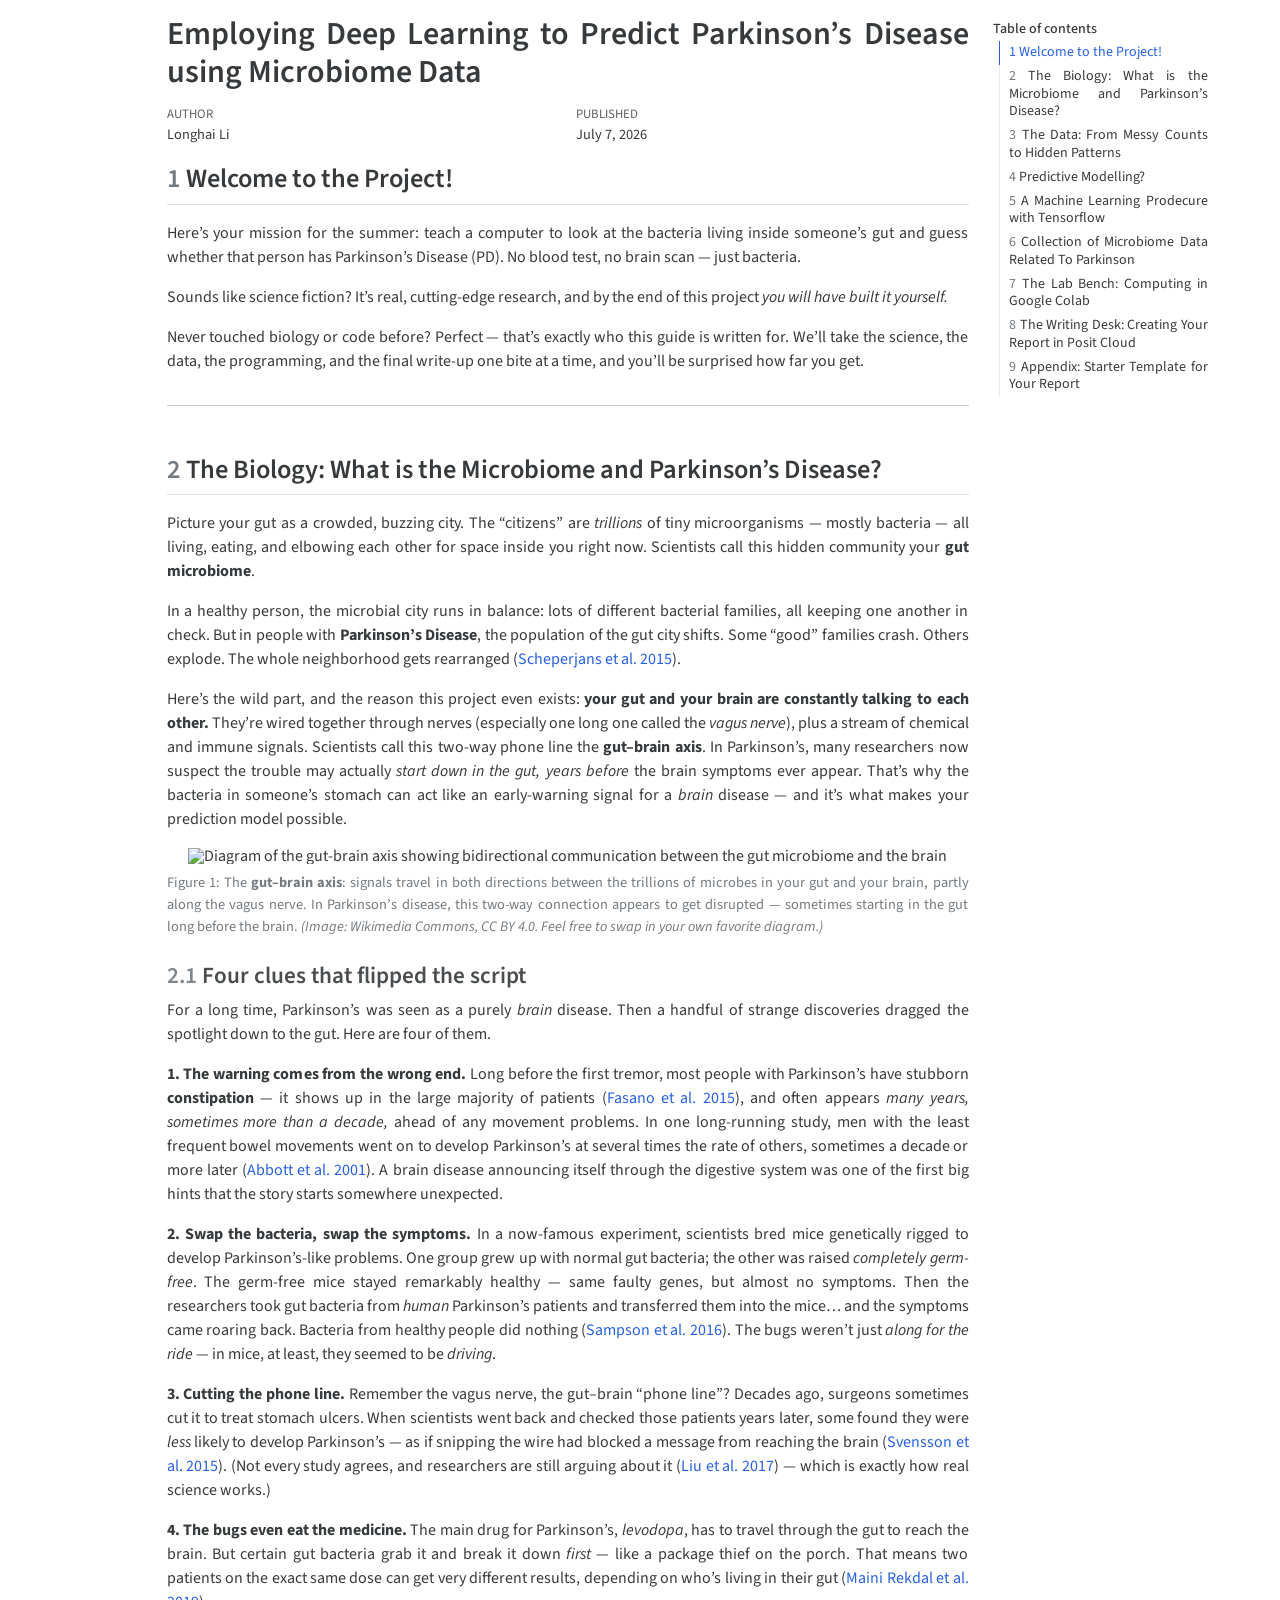
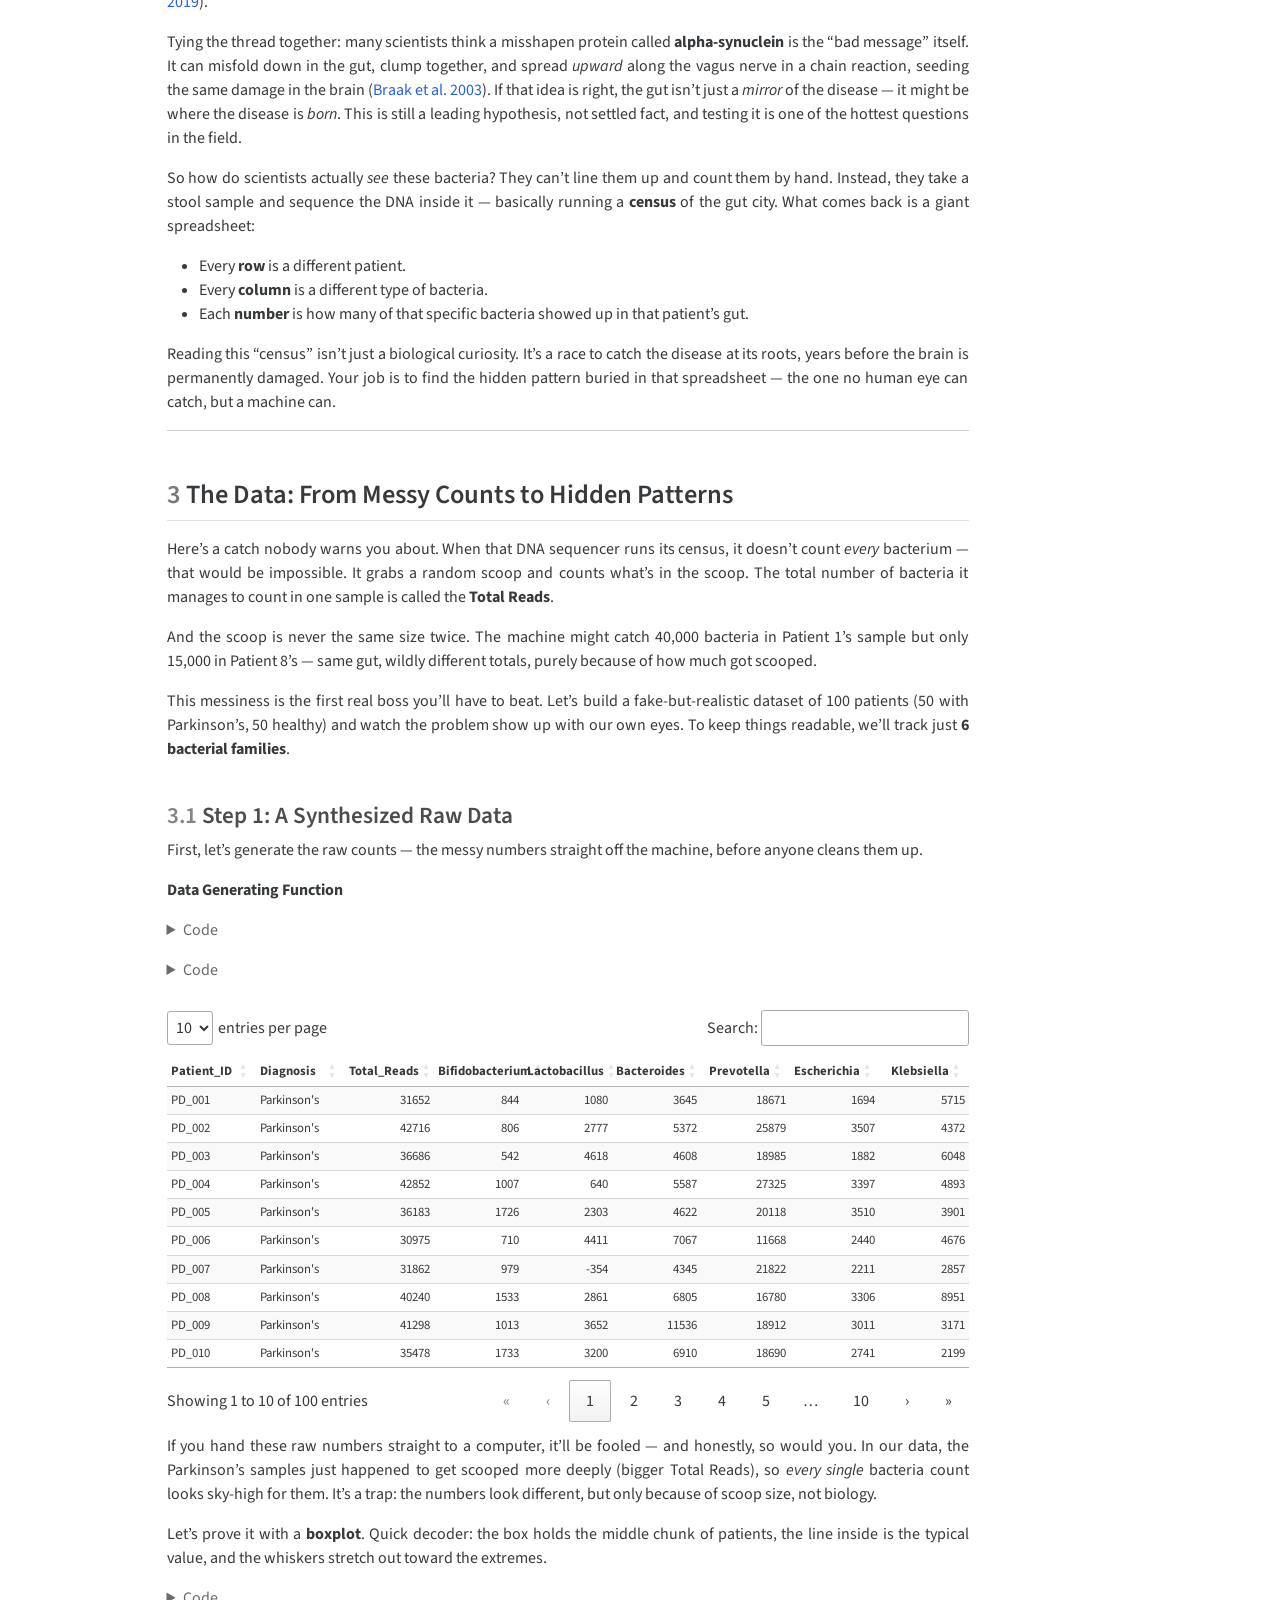
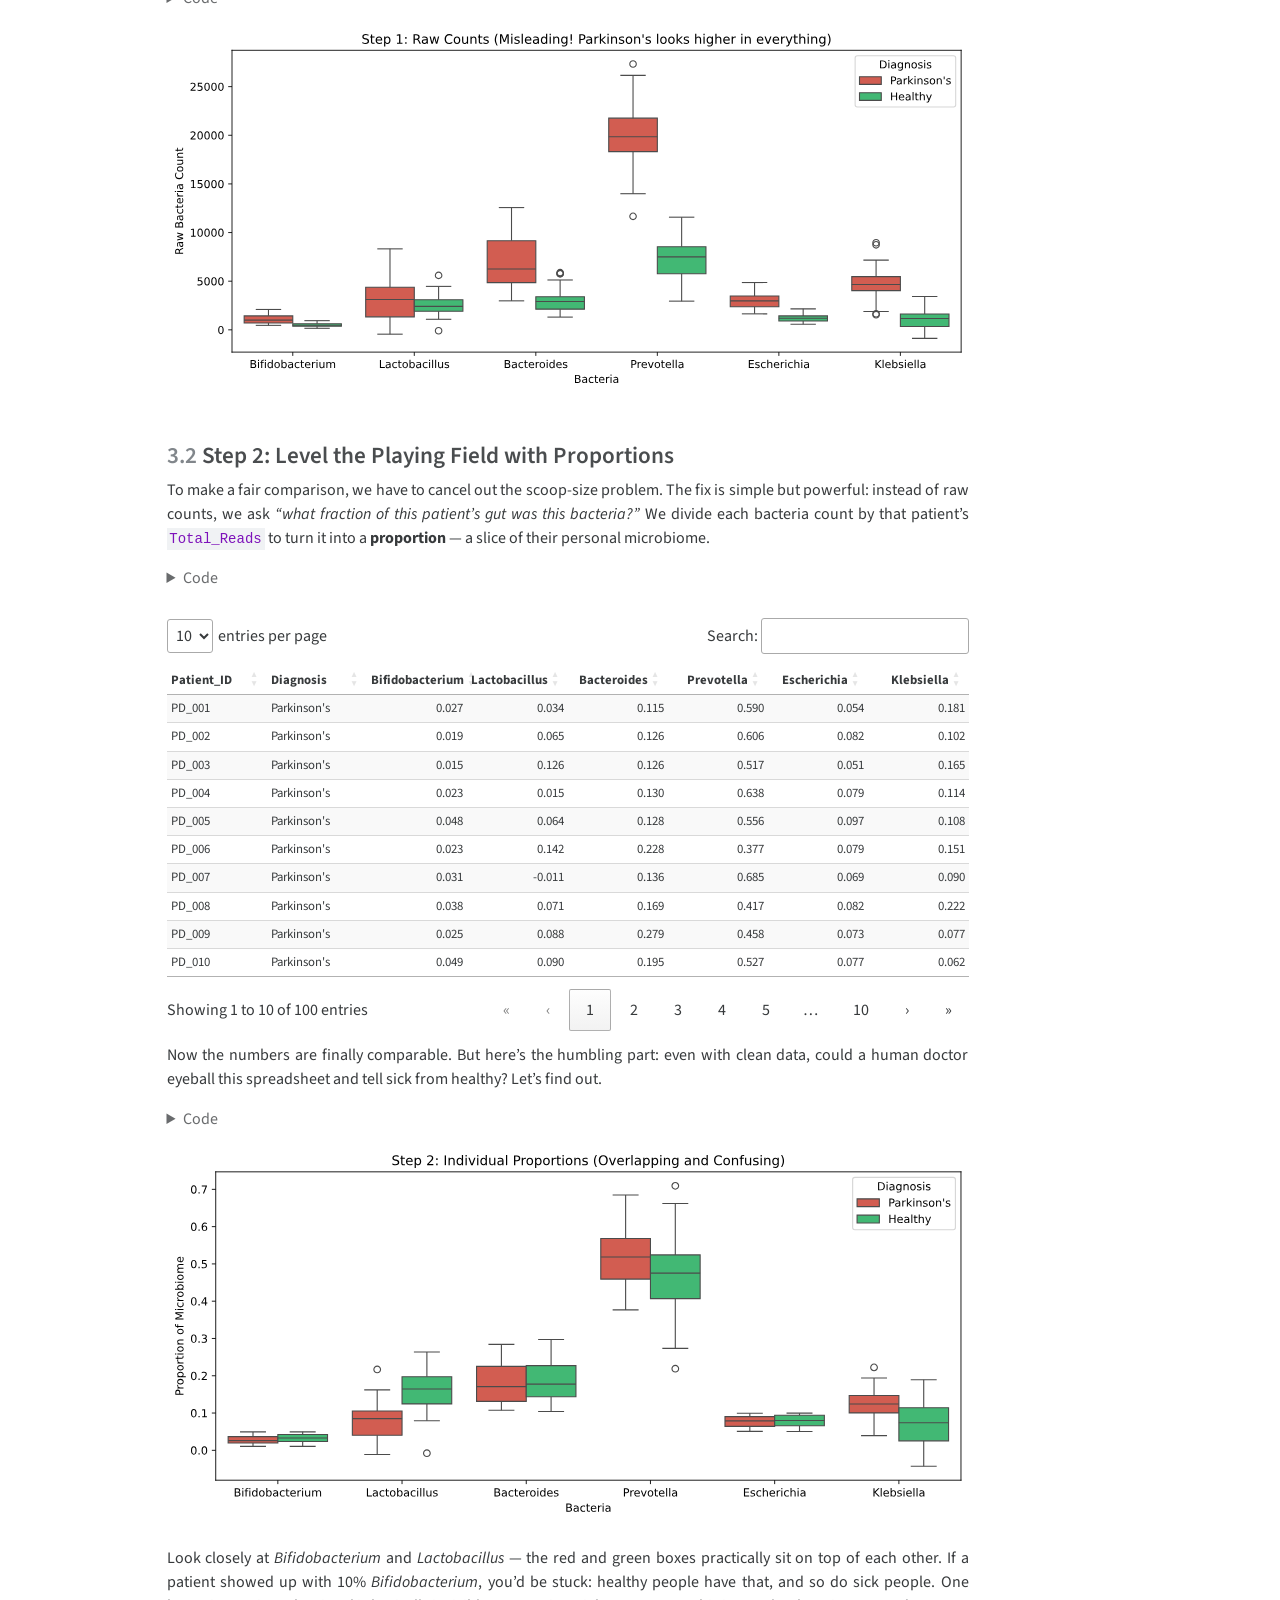
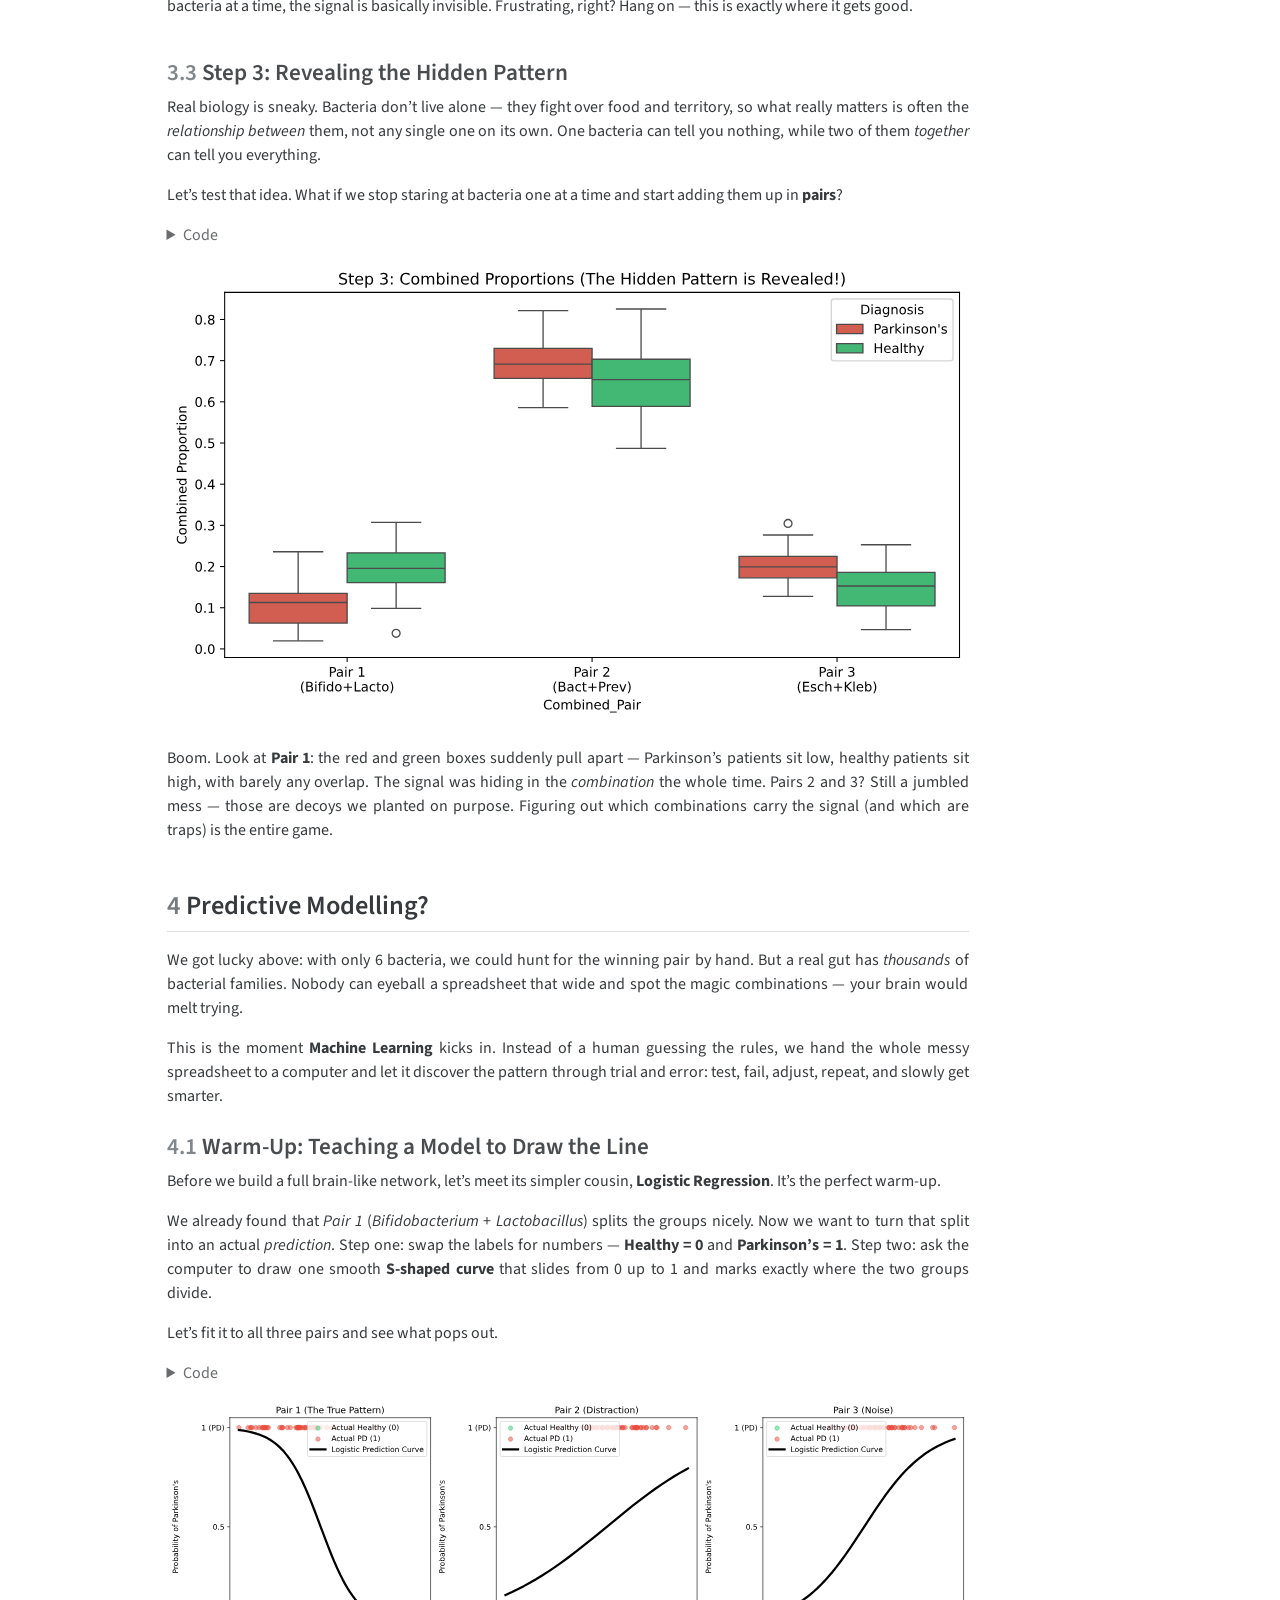
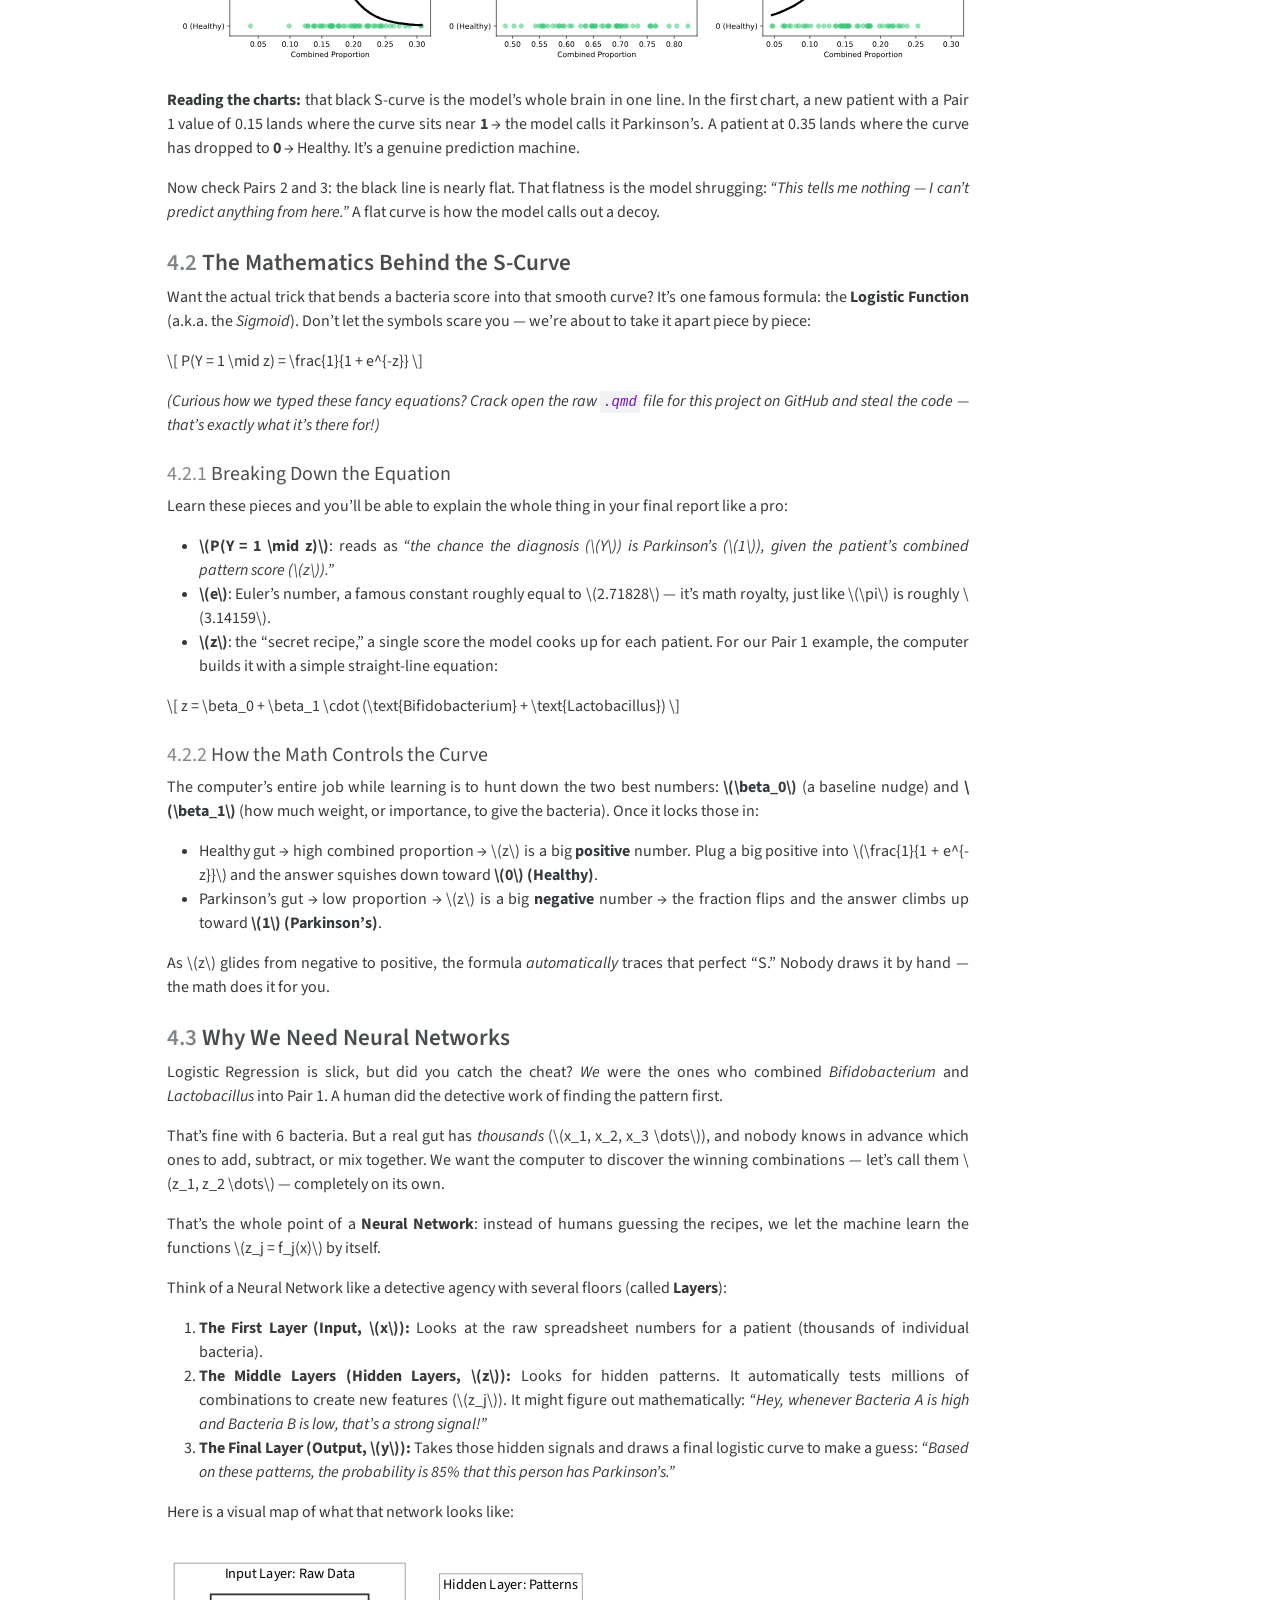
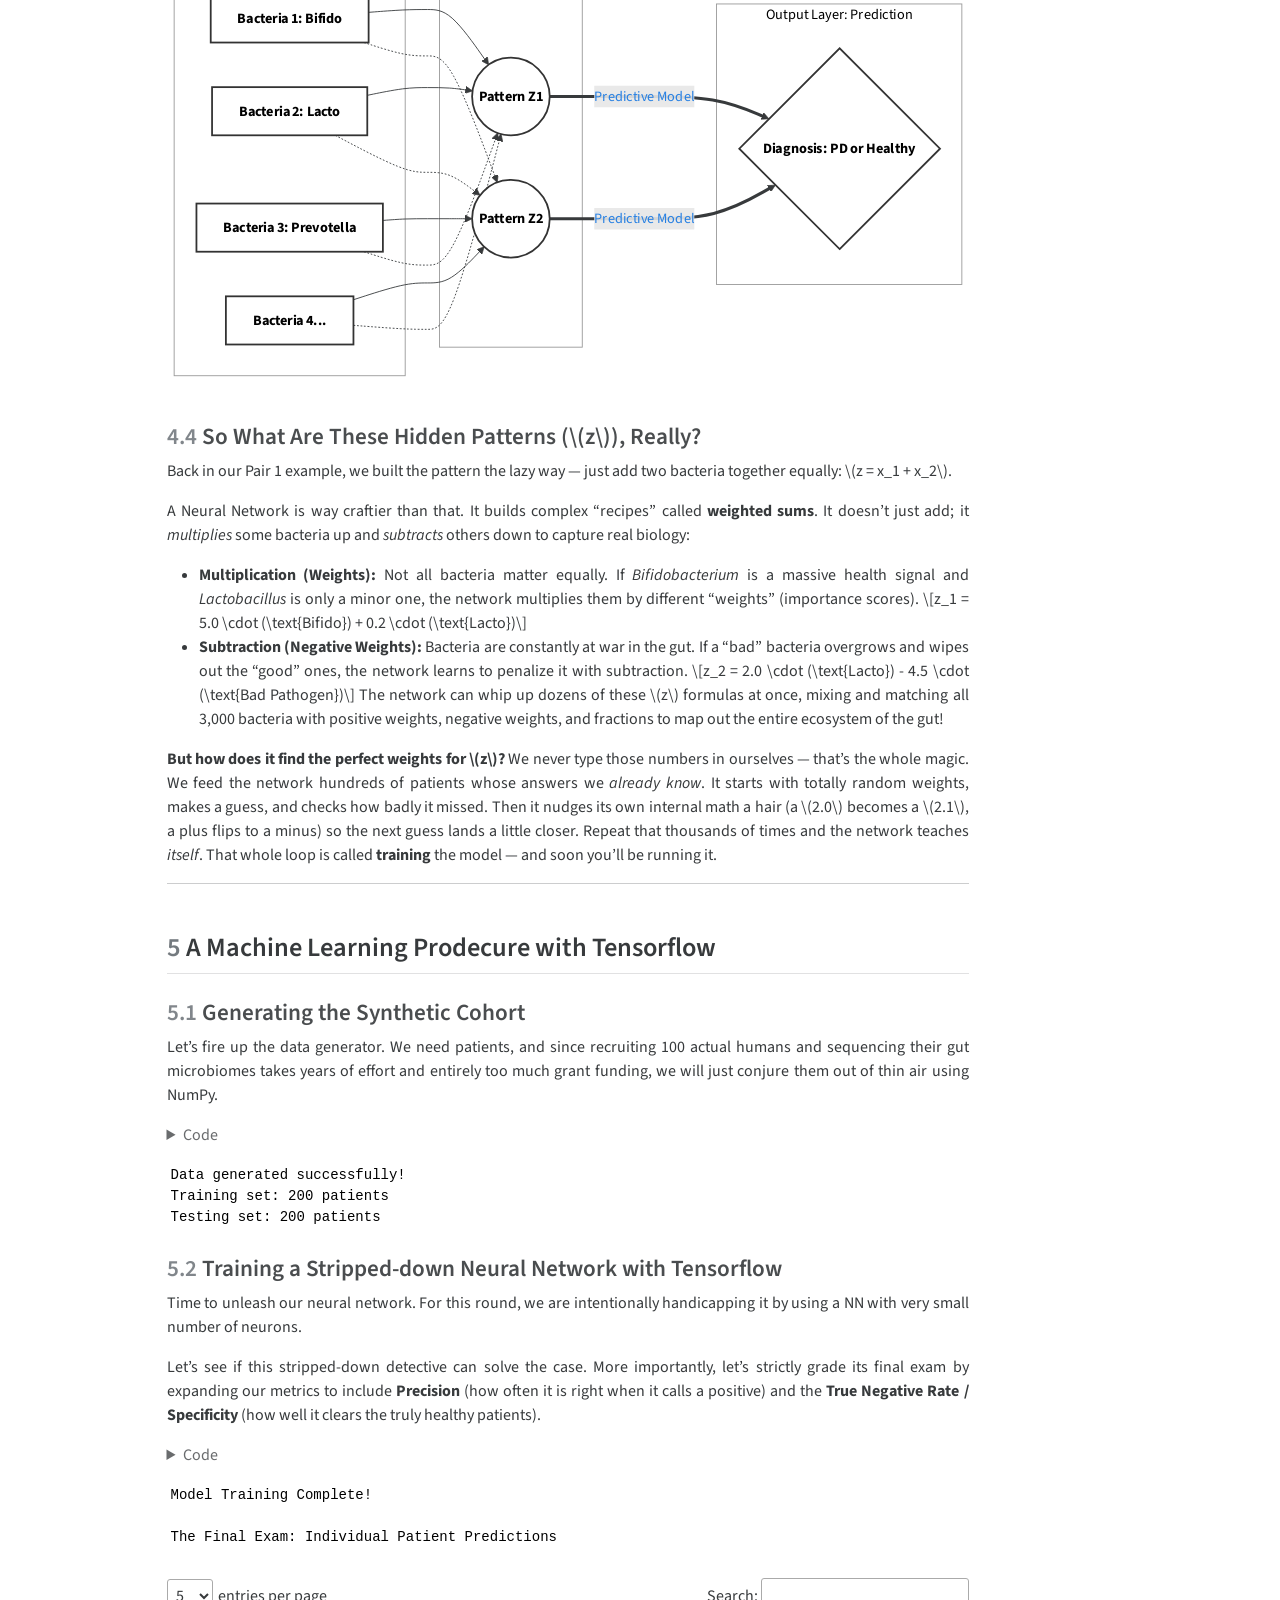
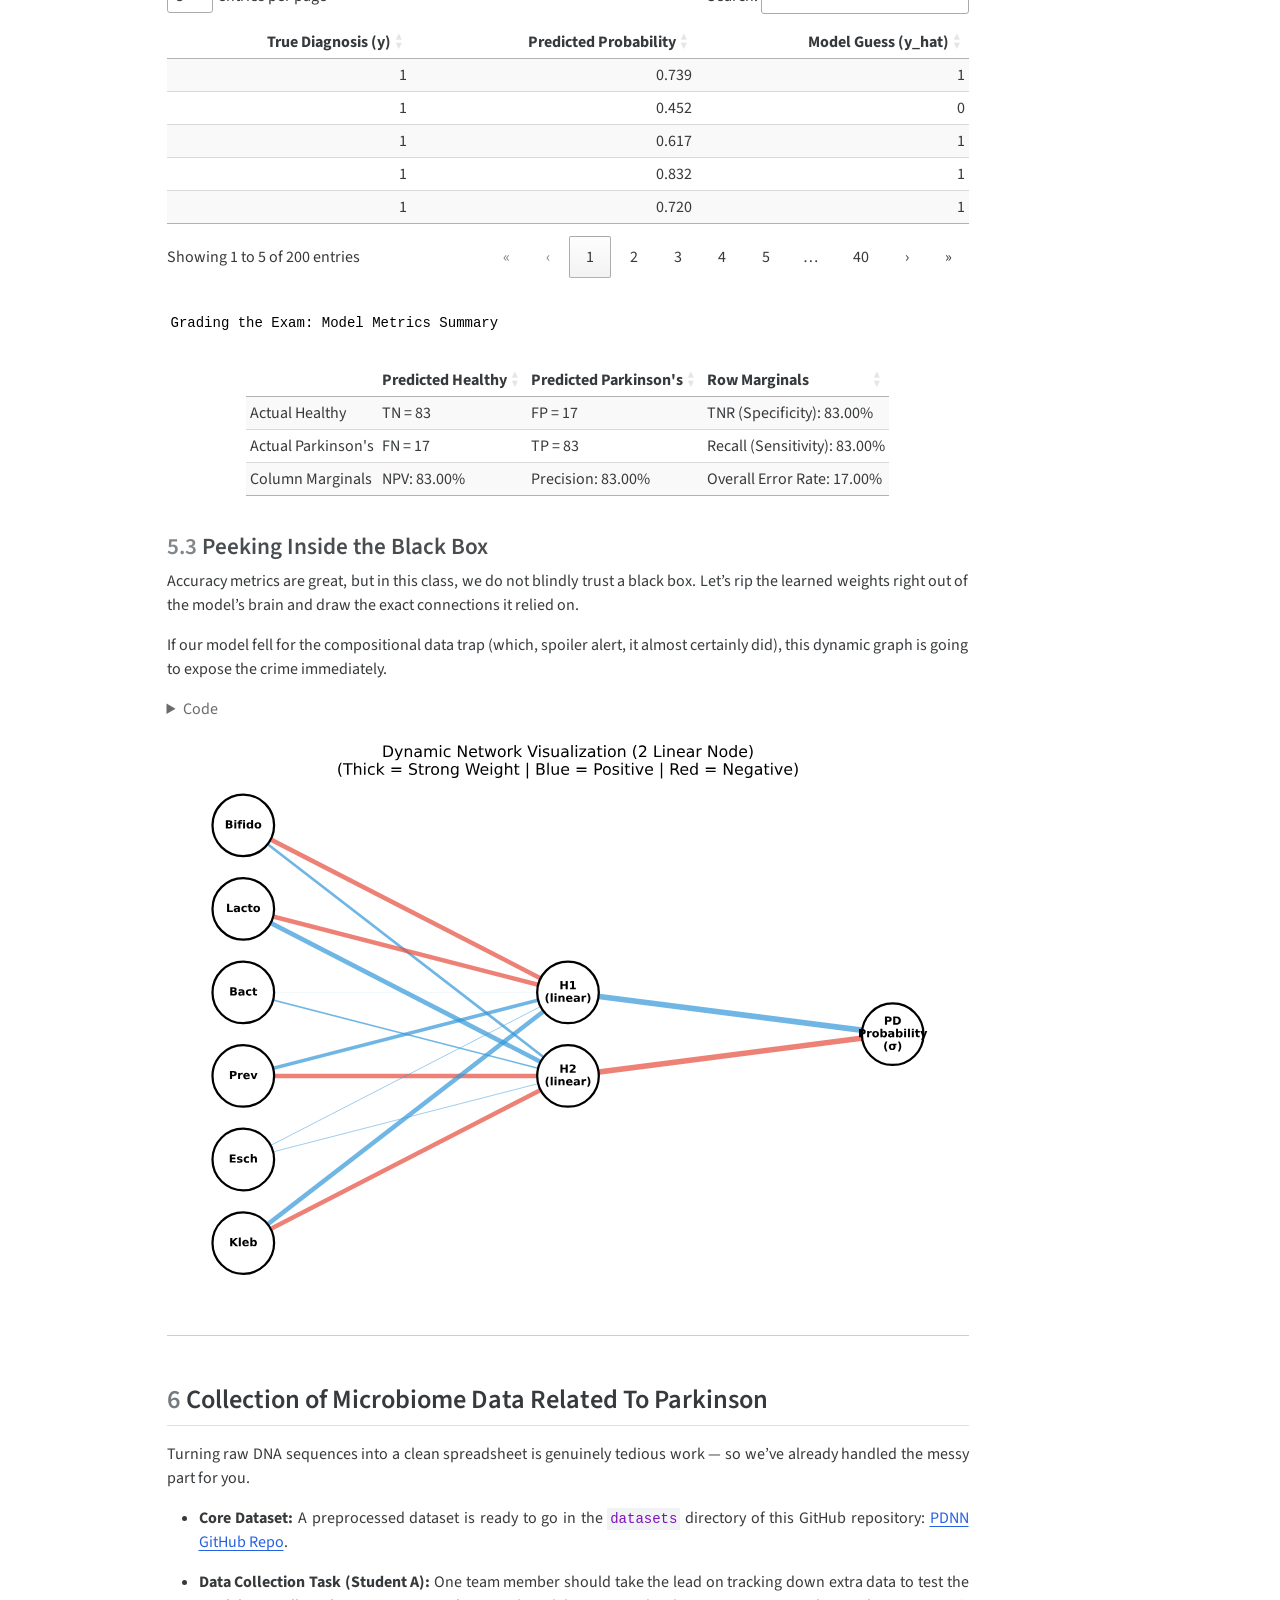
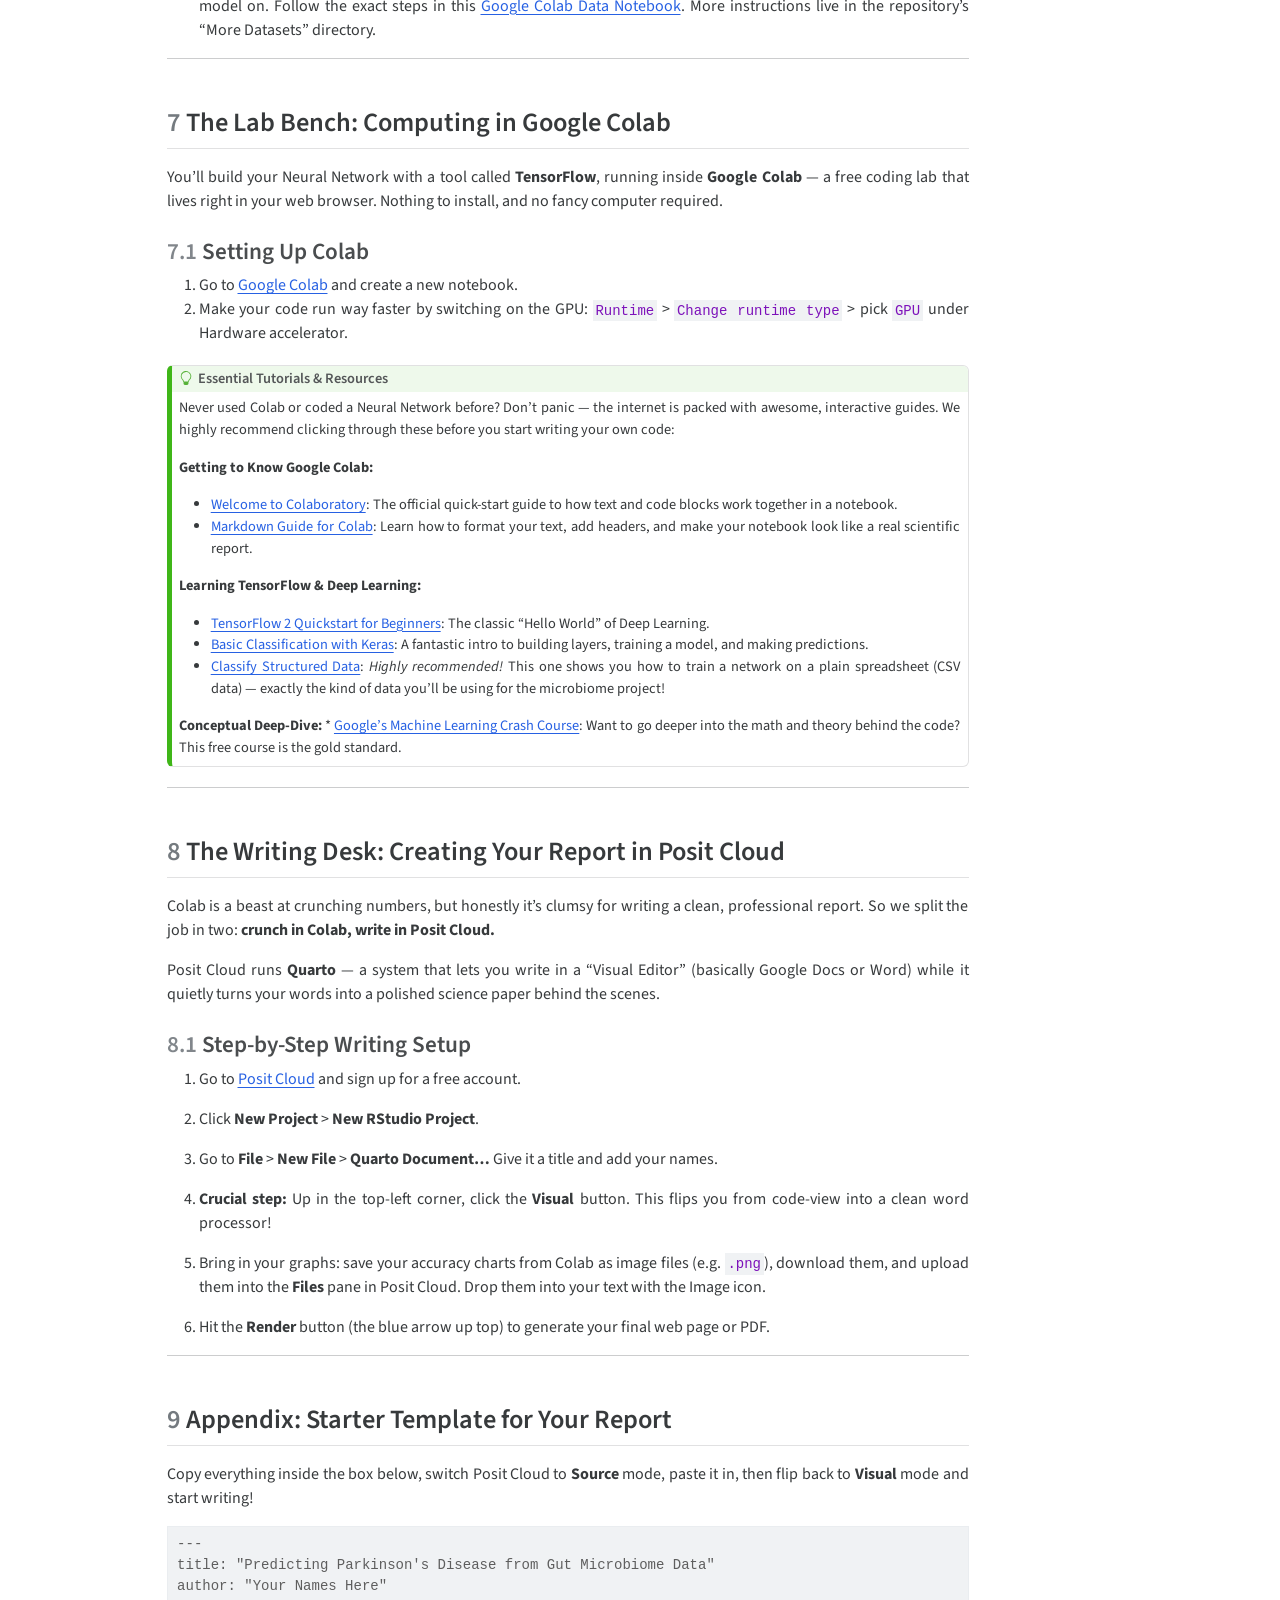
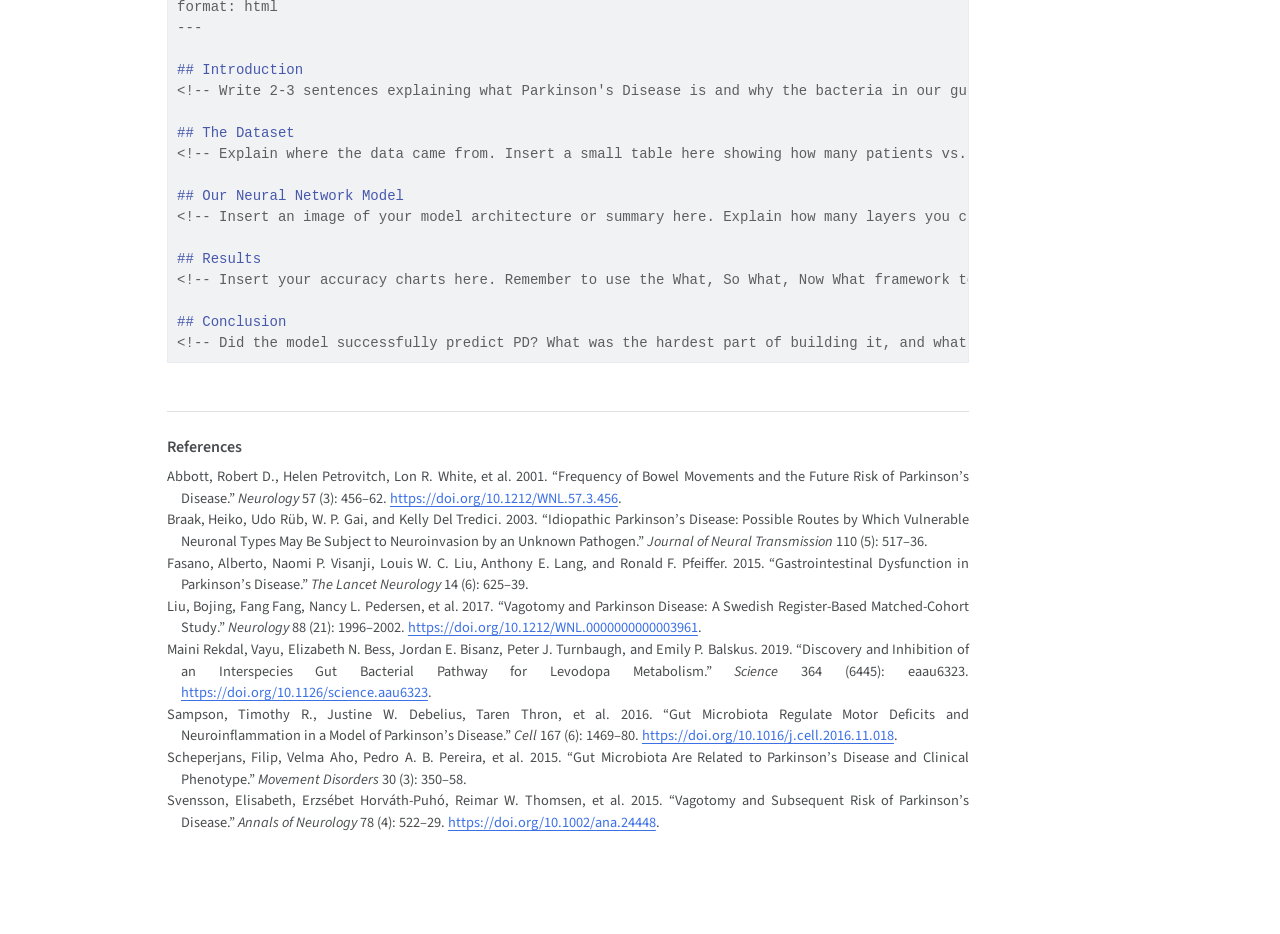
==== index.html @ 2dac4845 "git_sync from Y3J7JJ9PPF on 2026-07-07 15:08" ====
<!DOCTYPE html>
<html xmlns="http://www.w3.org/1999/xhtml" lang="en" xml:lang="en"><head>

<meta charset="utf-8">
<meta name="generator" content="quarto-1.9.37">

<meta name="viewport" content="width=device-width, initial-scale=1.0, user-scalable=yes">

<meta name="author" content="Longhai Li">
<meta name="dcterms.date" content="2026-07-07">

<title>Employing Deep Learning to Predict Parkinson’s Disease using Microbiome Data</title>
<style>
/* Default styles provided by pandoc.
** See https://pandoc.org/MANUAL.html#variables-for-html for config info.
*/
code{white-space: pre-wrap;}
span.smallcaps{font-variant: small-caps;}
div.columns{display: flex; gap: min(4vw, 1.5em);}
div.column{flex: auto; overflow-x: auto;}
div.hanging-indent{margin-left: 1.5em; text-indent: -1.5em;}
ul.task-list{list-style: none;}
ul.task-list li input[type="checkbox"] {
  width: 0.8em;
  margin: 0 0.8em 0.2em -1em; /* quarto-specific, see https://github.com/quarto-dev/quarto-cli/issues/4556 */ 
  vertical-align: middle;
}
/* CSS for syntax highlighting */
html { -webkit-text-size-adjust: 100%; }
pre > code.sourceCode { white-space: pre; position: relative; }
pre > code.sourceCode > span { display: inline-block; line-height: 1.25; }
pre > code.sourceCode > span:empty { height: 1.2em; }
.sourceCode { overflow: visible; }
code.sourceCode > span { color: inherit; text-decoration: inherit; }
div.sourceCode { margin: 1em 0; }
pre.sourceCode { margin: 0; }
@media screen {
div.sourceCode { overflow: auto; }
}
@media print {
pre > code.sourceCode { white-space: pre-wrap; }
pre > code.sourceCode > span { text-indent: -5em; padding-left: 5em; }
}
pre.numberSource code
  { counter-reset: source-line 0; }
pre.numberSource code > span
  { position: relative; left: -4em; counter-increment: source-line; }
pre.numberSource code > span > a:first-child::before
  { content: counter(source-line);
    position: relative; left: -1em; text-align: right; vertical-align: baseline;
    border: none; display: inline-block;
    -webkit-touch-callout: none; -webkit-user-select: none;
    -khtml-user-select: none; -moz-user-select: none;
    -ms-user-select: none; user-select: none;
    padding: 0 4px; width: 4em;
  }
pre.numberSource { margin-left: 3em;  padding-left: 4px; }
div.sourceCode
  {   }
@media screen {
pre > code.sourceCode > span > a:first-child::before { text-decoration: underline; }
}
/* CSS for citations */
div.csl-bib-body { }
div.csl-entry {
  clear: both;
}
.hanging-indent div.csl-entry {
  margin-left:2em;
  text-indent:-2em;
}
div.csl-left-margin {
  min-width:2em;
  float:left;
}
div.csl-right-inline {
  margin-left:2em;
  padding-left:1em;
}
div.csl-indent {
  margin-left: 2em;
}</style>


<script src="https://cdn.jsdelivr.net/npm/jquery@3.5.1/dist/jquery.min.js" integrity="sha384-ZvpUoO/+PpLXR1lu4jmpXWu80pZlYUAfxl5NsBMWOEPSjUn/6Z/hRTt8+pR6L4N2" crossorigin="anonymous"></script><script src="index_files/libs/clipboard/clipboard.min.js"></script>
<script src="index_files/libs/quarto-html/quarto.js" type="module"></script>
<script src="index_files/libs/quarto-html/tabsets/tabsets.js" type="module"></script>
<script src="index_files/libs/quarto-html/popper.min.js"></script>
<script src="index_files/libs/quarto-html/tippy.umd.min.js"></script>
<script src="index_files/libs/quarto-html/anchor.min.js"></script>
<link href="index_files/libs/quarto-html/tippy.css" rel="stylesheet">
<link href="index_files/libs/quarto-html/quarto-syntax-highlighting-7f8f88aac4f3542376d5c11b86a4c14d.css" rel="stylesheet" id="quarto-text-highlighting-styles">
<script src="index_files/libs/bootstrap/bootstrap.min.js"></script>
<link href="index_files/libs/bootstrap/bootstrap-icons.css" rel="stylesheet">
<link href="index_files/libs/bootstrap/bootstrap-f690ed9cbefaa42fdaafd0af3980d139.min.css" rel="stylesheet" append-hash="true" id="quarto-bootstrap" data-mode="light">
<script src="index_files/libs/quarto-diagram/mermaid.min.js"></script>
<script src="index_files/libs/quarto-diagram/mermaid-init.js"></script>
<link href="index_files/libs/quarto-diagram/mermaid.css" rel="stylesheet">
<script src="https://cdn.jsdelivr.net/npm/requirejs@2.3.6/require.min.js" integrity="sha384-c9c+LnTbwQ3aujuU7ULEPVvgLs+Fn6fJUvIGTsuu1ZcCf11fiEubah0ttpca4ntM sha384-6V1/AdqZRWk1KAlWbKBlGhN7VG4iE/yAZcO6NZPMF8od0vukrvr0tg4qY6NSrItx" crossorigin="anonymous"></script>

<script type="application/javascript">define('jquery', [],function() {return window.jQuery;})</script>
<style>
  body {
    font-size: 16px;
    text-align: justify;
  }
</style>

  <script src="https://cdnjs.cloudflare.com/polyfill/v3/polyfill.min.js?features=es6"></script>
  <script defer="" src="https://cdn.jsdelivr.net/npm/mathjax@3/es5/tex-chtml-full.js" type="text/javascript"></script>

<script type="text/javascript">
const typesetMath = (el) => {
  if (window.MathJax) {
    // MathJax Typeset
    window.MathJax.typeset([el]);
  } else if (window.katex) {
    // KaTeX Render
    var mathElements = el.getElementsByClassName("math");
    var macros = [];
    for (var i = 0; i < mathElements.length; i++) {
      var texText = mathElements[i].firstChild;
      if (mathElements[i].tagName == "SPAN" && texText && texText.data) {
        window.katex.render(texText.data, mathElements[i], {
          displayMode: mathElements[i].classList.contains('display'),
          throwOnError: false,
          macros: macros,
          fleqn: false
        });
      }
    }
  }
}
window.Quarto = {
  typesetMath
};
</script>

</head>

<body class="quarto-light">

<div id="quarto-content" class="page-columns page-rows-contents page-layout-article">
<div id="quarto-margin-sidebar" class="sidebar margin-sidebar">
  <nav id="TOC" role="doc-toc" class="toc-active">
    <h2 id="toc-title">Table of contents</h2>
   
  <ul class="collapse">
  <li><a href="#welcome-to-the-project" id="toc-welcome-to-the-project" class="nav-link active" data-scroll-target="#welcome-to-the-project"><span class="header-section-number">1</span> Welcome to the Project!</a></li>
  <li><a href="#the-biology-what-is-the-microbiome-and-parkinsons-disease" id="toc-the-biology-what-is-the-microbiome-and-parkinsons-disease" class="nav-link" data-scroll-target="#the-biology-what-is-the-microbiome-and-parkinsons-disease"><span class="header-section-number">2</span> The Biology: What is the Microbiome and Parkinson’s Disease?</a></li>
  <li><a href="#the-data-from-messy-counts-to-hidden-patterns" id="toc-the-data-from-messy-counts-to-hidden-patterns" class="nav-link" data-scroll-target="#the-data-from-messy-counts-to-hidden-patterns"><span class="header-section-number">3</span> The Data: From Messy Counts to Hidden Patterns</a></li>
  <li><a href="#predictive-modelling" id="toc-predictive-modelling" class="nav-link" data-scroll-target="#predictive-modelling"><span class="header-section-number">4</span> Predictive Modelling?</a></li>
  <li><a href="#a-machine-learning-prodecure-with-tensorflow" id="toc-a-machine-learning-prodecure-with-tensorflow" class="nav-link" data-scroll-target="#a-machine-learning-prodecure-with-tensorflow"><span class="header-section-number">5</span> A Machine Learning Prodecure with Tensorflow</a></li>
  <li><a href="#collection-of-microbiome-data-related-to-parkinson" id="toc-collection-of-microbiome-data-related-to-parkinson" class="nav-link" data-scroll-target="#collection-of-microbiome-data-related-to-parkinson"><span class="header-section-number">6</span> Collection of Microbiome Data Related To Parkinson</a></li>
  <li><a href="#the-lab-bench-computing-in-google-colab" id="toc-the-lab-bench-computing-in-google-colab" class="nav-link" data-scroll-target="#the-lab-bench-computing-in-google-colab"><span class="header-section-number">7</span> The Lab Bench: Computing in Google Colab</a></li>
  <li><a href="#the-writing-desk-creating-your-report-in-posit-cloud" id="toc-the-writing-desk-creating-your-report-in-posit-cloud" class="nav-link" data-scroll-target="#the-writing-desk-creating-your-report-in-posit-cloud"><span class="header-section-number">8</span> The Writing Desk: Creating Your Report in Posit Cloud</a></li>
  <li><a href="#appendix-starter-template-for-your-report" id="toc-appendix-starter-template-for-your-report" class="nav-link" data-scroll-target="#appendix-starter-template-for-your-report"><span class="header-section-number">9</span> Appendix: Starter Template for Your Report</a></li>
  </ul>
</nav>
</div>
<main class="content page-columns page-full" id="quarto-document-content">

<header id="title-block-header" class="quarto-title-block default">
<div class="quarto-title">
<h1 class="title">Employing Deep Learning to Predict Parkinson’s Disease using Microbiome Data</h1>
</div>



<div class="quarto-title-meta">

    <div>
    <div class="quarto-title-meta-heading">Author</div>
    <div class="quarto-title-meta-contents">
             <p>Longhai Li </p>
          </div>
  </div>
    
    <div>
    <div class="quarto-title-meta-heading">Published</div>
    <div class="quarto-title-meta-contents">
      <p class="date">July 7, 2026</p>
    </div>
  </div>
  
    
  </div>
  


</header>


<section id="welcome-to-the-project" class="level2" data-number="1">
<h2 data-number="1" class="anchored" data-anchor-id="welcome-to-the-project"><span class="header-section-number">1</span> Welcome to the Project!</h2>
<p>Here’s your mission for the summer: teach a computer to look at the bacteria living inside someone’s gut and guess whether that person has Parkinson’s Disease (PD). No blood test, no brain scan — just bacteria.</p>
<p>Sounds like science fiction? It’s real, cutting-edge research, and by the end of this project <em>you will have built it yourself.</em></p>
<p>Never touched biology or code before? Perfect — that’s exactly who this guide is written for. We’ll take the science, the data, the programming, and the final write-up one bite at a time, and you’ll be surprised how far you get.</p>
<div id="setup-packages" class="cell" data-message="false" data-execution_count="1">
<div id="setup-packages-1" class="cell-output cell-output-display">
<script type="module">
    const { set_or_remove_dark_class } = await import(window._itables_2_8_1);
    set_or_remove_dark_class();
</script>
</div>
<div id="setup-packages-2" class="cell-output cell-output-display">
<script>
function injectCSS(base64CSS) {
    const cssText = atob(base64CSS);
    const style = document.createElement('style');
    style.textContent = cssText;
    document.head.appendChild(style);
}

async function injectModule(base64JS) {
    const jsText = atob(base64JS);
    const blob = new Blob([jsText], { type: 'application/javascript' });
    const url = URL.createObjectURL(blob);
    const module = await import(url);
    URL.revokeObjectURL(url);
    return module;
}

if (!window._itables_2_8_1) {
    injectCSS("[base64]");
    window._itables_2_8_1 = injectModule("[base64]/[base64]/ZGVmaW5lKFtdLHQpOih0eXBlb2Ygd2luZG93PCJ1Ij93aW5kb3c6dHlwZW9mIGdsb2JhbDwidSI/[base64]/[base64]/[base64]/[base64]/[base64]/[base64]/[base64]/[base64]/[base64]/[base64]/[base64]/MTprPDIwNDg/MjprPDY1NTM2PzM6NDtmb3Iodz1pLnVpbnQ4YXJyYXk/[base64]/[base64]/MzE6dj09PTM/[base64]/[base64]/[base64]/[base64]/[base64]/[base64]/[base64]/[base64]/[base64]/[base64]/[base64]/[base64]/[base64]/cy5zdHJpbmcyYnVmKE0pOm0uY2FsbChNKT09PSJbb2JqZWN0IEFycmF5QnVmZmVyXSI/[base64]/[base64]/[base64]/[base64]/[base64]/NjoyNDg8PXU/NToyNDA8PXU/NDoyMjQ8PXU/MzoxOTI8PXU/[base64]/[base64]/dltiKytdPTY1NTMzOnc8NjU1MzY/[base64]/[base64]/[base64]/KHEoRiwhMCksRi5zdHJtLmF2YWlsX291dD09PTA/STpQKTpGLmxhc3RfbGl0JiYocShGLCExKSxGLnN0cm0uYXZhaWxfb3V0PT09MCk/[base64]/[base64]/[base64]/[base64]/MDp6LmxldmVsPDY/[base64]/[base64]/[base64]/[base64]/[base64]/eTp6LndyYXA8PTA/[base64]/[base64]/dS1vKzU6NS0oby11KSxyLmF2YWlsX291dD1jPG0/[base64]/[base64]/[base64]/[base64]/[base64]/MTI4OjApKyh4Lm1vZGU9PT0yMHx8eC5tb2RlPT09MTU/[base64]/KDImKHg9TC5zdGF0ZSkud3JhcCk9PTA/[base64]/KHE9dnQ9aywxOSk6Yz09PTE/[base64]/[base64]/[base64]/[base64]/[base64]/[base64]/KF90PTYsMyk6KF90PTcsNCl9fW8oQik7dmFyIGF0PSExO2Z1bmN0aW9uIHooaixKLGN0LGh0KXtudChqLCh1PDwxKSsoaHQ/[base64]/[base64]/[base64]/[base64]/[base64]/cj09PXZvaWQgMD90aGlzOnI6c2VsZil9KS5jYWxsKHRoaXMsdHlwZW9mIGdsb2JhbDwidSI/[base64]/[base64]/[base64]/[base64]/YS50ZXh0Q29udGVudDpEPT09OT9hLmRvY3VtZW50RWxlbWVudC50ZXh0Q29udGVudDpEPT09M3x8RD09PTQ/YS5ub2RlVmFsdWU6Z30sbWFrZUFycmF5OmZ1bmN0aW9uKGEsZCl7dmFyIGc9ZHx8W107cmV0dXJuIGEhPW51bGwmJih2KE9iamVjdChhKSk/[base64]/[base64]/OicnfCIiKWApLHg9bmV3IFJlZ0V4cCgiXiIrWCsiK3woKD86XnxbXlxcXFxdKSg/[base64]/PSkiK1grYCooPzonKCg/OlxcXFwufFteXFxcXCddKSopJ3wiKCg/[base64]/OlxcKCIrWCsiKihldmVufG9kZHwoKFsrLV18KShcXGQqKW58KSIrWCsiKig/[base64]/[base64]/[base64]/ZC5jYWxsKGEpOlc/[base64]/[base64]/[base64]/[base64]/Oi1cXGQpP1xcZCopIitYKyIqXFwpfCkoPz1bXi1dfCQpIiwiaSIpfSxldCksb3I9L14oPzppbnB1dHxzZWxlY3R8dGV4dGFyZWF8YnV0dG9uKSQvaSxLcj0vXmhcZCQvaSxRcj0vXig/[base64]/[base64]/[base64]/[base64]/ZyYmRC5pbmRleE9mKGcpPi0xOmQ9PT0iJD0iP2cmJkQuc2xpY2UoLWcubGVuZ3RoKT09PWc6ZD09PSJ+PSI/KCIgIitELnJlcGxhY2UoY24sIiAiKSsiICIpLmluZGV4T2YoZyk+LTE6ZD09PSJ8PSI/[base64]/Im5leHRTaWJsaW5nIjoicHJldmlvdXNTaWJsaW5nIixadD1XLnBhcmVudE5vZGUsWXQ9VSYmVy5ub2RlTmFtZS50b0xvd2VyQ2FzZSgpLG1lPSFpdCYmIVUsYWU9ITE7aWYoWnQpe2lmKEEpe2Zvcig7QXQ7KXtmb3Iob3Q9VztvdD1vdFtBdF07KWlmKFU/[base64]/[base64]/[base64]/W1ddOlcsW10pLFl0PWEmJihFfHwhZCk/ZHIoWnQsd3QsYSxXLFEpOlp0O2lmKGc/[base64]/b3Quc3BsaWNlKEF0LG90Lmxlbmd0aCk6b3QpLEQ/[base64]/[base64]/[base64]/[base64]/[base64]/aC51bmlxdWVTb3J0KEEpOkEpfSxpbmRleDpmdW5jdGlvbihhKXtyZXR1cm4gYT90eXBlb2YgYT09InN0cmluZyI/dS5jYWxsKGgoYSksdGhpc1swXSk6dS5jYWxsKHRoaXMsYS5qcXVlcnk/YVswXTphKTp0aGlzWzBdJiZ0aGlzWzBdLnBhcmVudE5vZGU/[base64]/[base64]/QT1bXTpBPSIiKX0sUT17YWRkOmZ1bmN0aW9uKCl7cmV0dXJuIEEmJihnJiYhZCYmKFU9QS5sZW5ndGgtMSxFLnB1c2goZykpLChmdW5jdGlvbiBpdChsdCl7aC5lYWNoKGx0LGZ1bmN0aW9uKHR0LG90KXt0eXBlb2Ygb3Q9PSJmdW5jdGlvbiI/[base64]/[base64]/[base64]/[base64]/[base64]/[base64]/QTpwbikpLGRbMl1bM10uYWRkKFEoMCxpdCx0eXBlb2YgRT09ImZ1bmN0aW9uIj9FOmZyKSl9KS5wcm9taXNlKCl9LHByb21pc2U6ZnVuY3Rpb24oQSl7cmV0dXJuIEEhPW51bGw/[base64]/[base64]/[base64]/ZD1kLm1hcChRZSk6KGQ9UWUoZCksZD1kIGluIF8/[base64]/ITA6YT09PSJmYWxzZSI/[base64]/[base64]/[base64]/OkJvcmRlcig/OlRvcHxSaWdodHxCb3R0b218TGVmdCk/KD86V2lkdGh8KXwoPzpNYXJnaW58UGFkZGluZyk/KD86VG9wfFJpZ2h0fEJvdHRvbXxMZWZ0KT98KD86TWlufE1heCk/[base64]/[base64]/[base64]/[base64]/[base64]/[base64]/[base64]/[base64]/[base64]/[base64]/[base64]/[base64]/[base64]/[base64]/[base64]/[base64]/[base64]/YS5lbGVtW2EucHJvcF06KGQ9aC5jc3MoYS5lbGVtLGEucHJvcCwiIiksIWR8fGQ9PT0iYXV0byI/MDpkKX0sc2V0OmZ1bmN0aW9uKGEpe2guZnguc3RlcFthLnByb3BdP2guZnguc3RlcFthLnByb3BdKGEpOmEuZWxlbS5ub2RlVHlwZT09PTEmJihoLmNzc0hvb2tzW2EucHJvcF18fGEuZWxlbS5zdHlsZVtkaShhLnByb3ApXSE9bnVsbCk/[base64]/[base64]/[base64]/[base64]/[base64]/[base64]/[base64]/[base64]/dGhpcy5lYWNoKGZ1bmN0aW9uKEUpe2godGhpcykudG9nZ2xlQ2xhc3MoYS5jYWxsKHRoaXMsRSxfbih0aGlzKSxkKSxkKX0pOnR5cGVvZiBkPT0iYm9vbGVhbiI/ZD90aGlzLmFkZENsYXNzKGEpOnRoaXMucmVtb3ZlQ2xhc3MoYSk6KGc9ZmkoYSksZy5sZW5ndGg/dGhpcy5lYWNoKGZ1bmN0aW9uKCl7Zm9yKEE9aCh0aGlzKSxEPTA7RDxnLmxlbmd0aDtEKyspXz1nW0RdLEEuaGFzQ2xhc3MoXyk/[base64]/KF89dHlwZW9mIGE9PSJmdW5jdGlvbiIsdGhpcy5lYWNoKGZ1bmN0aW9uKEEpe3ZhciBFO3RoaXMubm9kZVR5cGU9PT0xJiYoXz9FPWEuY2FsbCh0aGlzLEEsaCh0aGlzKS52YWwoKSk6RT1hLEU9PW51bGw/RT0iIjp0eXBlb2YgRT09Im51bWJlciI/[base64]/ZzooZz1ELnZhbHVlLGc/[base64]/[base64]/[base64]/aC5tYXAoZy5jaGlsZE5vZGVzLGZ1bmN0aW9uKF8pe3JldHVybiBfLnRleHRDb250ZW50fSkuam9pbihgCmApOmEpKSxkfTt2YXIgSWw9L1xbXF0kLyx0YT0vXHI/XG4vZyxGbD0vXig/[base64]/[base64]/[base64]/[base64]/[base64]/[base64]/[base64]/[base64]/dGhpcy5lYWNoKGZ1bmN0aW9uKGQpe2godGhpcykud3JhcElubmVyKGEuY2FsbCh0aGlzLGQpKX0pOnRoaXMuZWFjaChmdW5jdGlvbigpe3ZhciBkPWgodGhpcyksZz1kLmNvbnRlbnRzKCk7Zy5sZW5ndGg/[base64]/[base64]/[base64]/IiYiOiI/[base64]/[base64]/VS5wYWdlWE9mZnNldDpFLGc/[base64]/[base64]/[base64]/by5hTGVuZ3RoTWVudVswXVswXTpWLmlzUGxhaW5PYmplY3Qoby5hTGVuZ3RoTWVudVswXSk/[base64]/UCsiLkBkYXRhLSIrRzp2b2lkIDAsdHlwZTpHIT09bnVsbD9QKyIuQGRhdGEtIitHOnZvaWQgMCxmaWx0ZXI6SCE9PW51bGw/[base64]/[base64]/[base64]/[base64]/[base64]/[base64]/IjEwMCUiOiIiKSx0eXBlb2YgdC5zY3JvbGxYPT0iYm9vbGVhbiImJih0LnNjcm9sbFg9dC5zY3JvbGxYPyIxMDAlIjoiIiksdHlwZW9mIHQuYlNvcnQ9PSJvYmplY3QiPyh0Lm9yZGVySW5kaWNhdG9ycz10LmJTb3J0LmluZGljYXRvcnMhPT12b2lkIDA/[base64]/ZS5hRGF0YVNvcnQ6W25dLG1EYXRhOmUubURhdGE/[base64]/[base64]/[base64]/[base64]/[base64]/[base64]/[base64]/[base64]/[base64]/[base64]/[base64]/dC5uVEhlYWQ6dC5uVEZvb3QsYz1lPT09ImhlYWRlciI/[base64]/[base64]/[base64]/[base64]/[base64]/[base64]/[base64]/[base64]/[base64]/[base64]/[base64]/[base64]/[base64]/[base64]/[base64]/aT0ic0VjaG8iOmU9PT0icmVjb3Jkc1RvdGFsIj9pPSJpVG90YWxSZWNvcmRzIjplPT09InJlY29yZHNGaWx0ZXJlZCImJihpPSJpVG90YWxEaXNwbGF5UmVjb3JkcyIpLG5baV0hPT12b2lkIDA/[base64]/bjpudWxsLGM9biBpbnN0YW5jZW9mIFJlZ0V4cD9uOnU/[base64]/ISIrYysiKSIpLGM9IiIpLGMucmVwbGFjZSgvIi9nLCIiKX0pLG89bi5sZW5ndGg/bi5qb2luKCIiKToiIix1PXIuYm91bmRhcnk/IlxcYiI6IiI7dD0iXig/[base64]/[base64]/[base64]/[base64]/[base64]/[base64]/[base64]/Ii9nLCIiKS5yZXBsYWNlKC9uYW1lPSIuKj8iL2csIiIpLGY9Zi5yZXBsYWNlKC88c2NyaXB0W1xzXFNdKj88XC9zY3JpcHQ+L2dpLCIgIikucmVwbGFjZSgvPGRpYWxvZ1tcc1xTXSo/PFwvZGlhbG9nPi9naSwiICIpLnJlcGxhY2UoLzx0ZW1wbGF0ZVtcc1xTXSo/[base64]/[base64]/[base64]/[base64]/bDotbDtyZXR1cm4gaz1zW2JdLFM9c1t3XSxrPFM/[base64]/[base64]/[base64]/[base64]/[base64]/[base64]/[base64]/[base64]/b1tpXS5yZXBsYWNlKCIoKSIsIiIpOm9baV07dmFyIG09UHUodSxjKTttfHwobT17bmFtZTpjLHZhbDp7fSxtZXRob2RFeHQ6W10scHJvcEV4dDpbXSx0eXBlOiJvYmplY3QifSx1LnB1c2gobSkpLGk9PT1zLTE/[base64]/[base64]/bmV3IEJ0KFhhKHQsdGhpcy5jb250ZXh0KSk6dGhpc30pO0N0KCJ0YWJsZSgpIixmdW5jdGlvbih0KXt2YXIgZT10aGlzLnRhYmxlcyh0KSxuPWUuY29udGV4dDtyZXR1cm4gbi5sZW5ndGg/[base64]/[base64]/[base64]/[base64]/[base64]/ZS5sZW5ndGg9PT0wP3ZvaWQgMDooZT1lWzBdLFYuaXNQbGFpbk9iamVjdChlLmFqYXgpP2UuYWpheC51cmw6ZS5hamF4KTp0aGlzLml0ZXJhdG9yKCJ0YWJsZSIsZnVuY3Rpb24obil7Vi5pc1BsYWluT2JqZWN0KG4uYWpheCk/[base64]/[base64]/[base64]/[base64]/[base64]/[base64]/bTpyLmxlbmd0aCttXTtpZih0eXBlb2YgZj09ImZ1bmN0aW9uIil7dmFyIHk9VnIodCxuKTtyZXR1cm4gci5tYXAoZnVuY3Rpb24obCxwKXtyZXR1cm4gZihwLEtpKHQscCwwLDAseSksdG8odCxwKSk/[base64]/bnVsbDpiWzFdP1Yob1twXSkuZmlsdGVyKGJbMV0pLmxlbmd0aD4wP3A6bnVsbDpwfSk7Y2FzZSJuYW1lIjpyZXR1cm4gaXx8KGk9b2Uociwic05hbWUiKSksaS5tYXAoZnVuY3Rpb24obCxwKXtyZXR1cm4gbD09PWJbMV0/[base64]/[base64]/[base64]/[base64]/[base64]/[base64]/[base64]/[base64]/[base64]/[base64]/[base64]/[base64]/aS5sZW5ndGghPT0wP2lbMF0ub1ByZXZpb3VzU2VhcmNoLnNlYXJjaDp2b2lkIDA6dGhpcy5pdGVyYXRvcigidGFibGUiLGZ1bmN0aW9uKHMpe3Mub0ZlYXR1cmVzLmJGaWx0ZXImJih0eXBlb2YgZT09Im9iamVjdCI/[base64]/[base64]/[base64]/[base64]/[base64]/[base64]/[base64]/cz09PSExfHx0PT09LTE/[base64]/[base64]/dFtlXShpKTpHZT90W25dKGkpOnI/dFtyXShpKTp0fXZhciBrYT0hMSxHZSxzbixXdT0vW1Rcc11cZHsyfS4qPyhafFsrLV1cZHsyfSg/Ojo/[base64]/[base64]/KHI9ImVuIixuPW51bGwsZT1udWxsKTphcmd1bWVudHMubGVuZ3RoPT09MT8ocj0iZW4iLG49ZSxlPW51bGwpOmFyZ3VtZW50cy5sZW5ndGg9PT0yJiYocj1uLG49ZSxlPW51bGwpO3ZhciBzPSJkYXRldGltZSIrKG4/[base64]/[base64]/ZSsocy1tKS50b0ZpeGVkKG4pLnN1YnN0cmluZygyKToiIjtyZXR1cm4gbT09PTAmJnBhcnNlRmxvYXQoeSk9PT0wJiYobz0iIiksbysocnx8IiIpK20udG9TdHJpbmcoKS5yZXBsYWNlKC9cQig/[base64]/cyhuKTplPT09InJlbmRlciI/cigicmVuZGVyIixuKTplPT09InNlYXJjaCI/[base64]/[base64]/[base64]/[base64]/[base64]/[base64]/[base64]/[base64]/[base64]/[base64]/MjoxLHU9cj8xOjA7cmV0dXJuIGU8PW4/aT16ZSgwLGUpOm49PT0xP2k9W3RdOm49PT0zP3Q8PTE/[base64]/[base64]/[base64]/aS5oYXNDbGFzcyhyKTooaS50b2dnbGVDbGFzcyhyLGU9PT12b2lkIDA/[base64]/[base64]/[base64]/[base64]/[base64]/[base64]/[base64]/[base64]/Sy5jaGlsZHJlblswXTpudWxsLGluc2VydGVyOm4/[base64]/[base64]/[base64]/[base64]/[base64]/[base64]/LS0hPz4pfCg8IS0tW1xTXHNdKz8tLSE/[base64]/[base64]/[base64]/[base64]/[base64]/[base64]/[base64]/[base64]/[base64]/KHk9KHk9eS5pbmRleE9mKCI8P3htbCIpPT09LTE/Jzw/[base64]/KSB4bWxucz0iIihbXjw+XSo/[base64]/[base64]/XGQrXC5cZCUkLyxzdHlsZTo2MCxmbXQ6ZnVuY3Rpb24odCl7cmV0dXJuIHQvMTAwfX0se21hdGNoOi9eXC0/XGQrXC4/XGQqJSQvLHN0eWxlOjU2LGZtdDpmdW5jdGlvbih0KXtyZXR1cm4gdC8xMDB9fSx7bWF0Y2g6L15cLT9cJFtcZCxdKy4/XGQqJC8sc3R5bGU6NTd9LHttYXRjaDovXlwtP8KjW1xkLF0rLj9cZCokLyxzdHlsZTo1OH0se21hdGNoOi9eXC0/4oKsW1xkLF0rLj9cZCokLyxzdHlsZTo1OX0se21hdGNoOi9eXC0/[base64]/[base64]/[base64]/KFtlRV1cLT9cZCspPyQvKSYmIVhbTF0ubWF0Y2goL14wXGQrLyk/eGUoYiwiYyIse2F0dHI6e3Q6Im4iLHI6eH0sY2hpbGRyZW46W3hlKGIsInYiLHt0ZXh0OlhbTF19KV19KTooST1JLnJlcGxhY2U/[base64]/[base64]/[base64]/IiI6dHlwZW9mIGI9PSJzdHJpbmciP2I6Yi50b1N0cmluZygpfX0pKTtyLmZvb3RlciYmcy5mb290ZXJTdHJ1Y3R1cmUuZm9yRWFjaChmdW5jdGlvbihiKXt1LnB1c2goYi5tYXAoZnVuY3Rpb24odyl7cmV0dXJuIHc/[base64]/[base64]/[base64]/[base64]/[base64]/[base64]/[base64]/[base64]/[base64]/[base64]/[base64]/[base64]/KHRoaXMuX2RvbWFpbigicGh5c2ljYWxUb1ZpcnR1YWwiLHRoaXMucy5iYXNlU2Nyb2xsVG9wKStyKS90aGlzLnMuaGVpZ2h0cy5yb3c6ci90aGlzLnMuaGVpZ2h0cy5yb3crdGhpcy5zLmJhc2VSb3dUb3A7cmV0dXJuIGV8fGU9PT12b2lkIDA/[base64]/[base64]/[base64]/[base64]/[base64]/[base64]/[base64]/[base64]/[base64]/[base64]/[base64]/[base64]/[base64]/[base64]/[base64]/[base64]/[base64]/[base64]/[base64]/cz10OmUhPT0iWVlZWS1NTS1ERCImJihufHxyKT9zPW5ldyBEYXRlKG4/[base64]/[base64]/dm9pZCAwOnIuc2VhcmNoTGlzdDtpZihpKXJldHVybiBpfWZ1bmN0aW9uIE1vKHQsZSl7dmFyIG4scj0obj10LmFqYXguanNvbigpKT09PW51bGx8fG49PT12b2lkIDA/dm9pZCAwOm4uY29sdW1uQ29udHJvbCxpPXQuY29sdW1uKGUpLHM9aS5uYW1lKCksbz1pLmRhdGFTcmMoKTtyZXR1cm4gciYmcltzXT9yW3NdOnImJnR5cGVvZiBvPT0ic3RyaW5nIiYmcltvXT9yW29dOnImJnJbZV0/cltlXTpudWxsfWZ1bmN0aW9uIHNzKHQsZSxuLHIsaSl7dmFyIHMsbz0ocz10LmFqYXguanNvbigpKT09PW51bGx8fHM9PT12b2lkIDA/[base64]/[base64]/[base64]/[base64]/[base64]/KGk9ZSxuPXQuY29udGVudFtpXSxyPU9iamVjdC5hc3NpZ24oe30sbj8uZGVmYXVsdHMpKTpBcnJheS5pc0FycmF5KGUpPyhpPSJkcm9wZG93biIsbj10LmNvbnRlbnRbaV0scj1PYmplY3QuYXNzaWduKHt9LG4/[base64]/[base64]/[base64]/bihQZS5kZWZhdWx0cy50YXJnZXQpOmUuZm9yRWFjaChmdW5jdGlvbihyKXtuKHR5cGVvZiByPT0ib2JqZWN0IiYmci50YXJnZXQhPT12b2lkIDA/[base64]/[base64]/[base64]/[base64]/[base64]/KHUuX2ZpeGVkQ29sdW1ucy5zdGFydChvKSx0aGlzKTp1Ll9maXhlZENvbHVtbnMuc3RhcnQoKX0pLGkoImZpeGVkQ29sdW1ucygpLmVuZCgpIixmdW5jdGlvbihvKXt2YXIgdT10aGlzLmNvbnRleHRbMF07cmV0dXJuIG8hPT12b2lkIDA/KHUuX2ZpeGVkQ29sdW1ucy5lbmQobyksdGhpcyk6dS5fZml4ZWRDb2x1bW5zLmVuZCgpfSksaSgiZml4ZWRDb2x1bW5zKCkubGVmdCgpIixmdW5jdGlvbihvKXt2YXIgdT10aGlzLmNvbnRleHRbMF07cmV0dXJuIG8hPT12b2lkIDA/KHUuX2ZpeGVkQ29sdW1ucy5sZWZ0KG8pLHRoaXMpOnUuX2ZpeGVkQ29sdW1ucy5sZWZ0KCl9KSxpKCJmaXhlZENvbHVtbnMoKS5yaWdodCgpIixmdW5jdGlvbihvKXt2YXIgdT10aGlzLmNvbnRleHRbMF07cmV0dXJuIG8hPT12b2lkIDA/KHUuX2ZpeGVkQ29sdW1ucy5yaWdodChvKSx0aGlzKTp1Ll9maXhlZENvbHVtbnMucmlnaHQoKX0pLFouZXh0LmJ1dHRvbnMuZml4ZWRDb2x1bW5zPXthY3Rpb246ZnVuY3Rpb24obyx1LGMsZil7JGUoYykuYXR0cigiYWN0aXZlIik/[base64]/[base64]/[base64]/[base64]/ci50b3A6Zi50Ym9keVRvcCx3PWU/ci5sZWZ0OmYubGVmdCxrPWU/[base64]/[base64]/bnVsbDpMLmNsb25lKCkuY3NzKCJ6LWluZGV4IiwxKX1yZXR1cm4gWCE9PW51bGwmJihtPT09ImluInx8bT09PSJiZWxvdyI/WC5hcHBlbmRUbygiYm9keSIpLmNzcyh7dG9wOlk9PT0idG9wIj9sLm9mZnNldC50b3A6cC5vZmZzZXQudG9wLGxlZnQ6TT09PSJyaWdodCI/[base64]/[base64]/[base64]/[base64]/[base64]/[base64]/bT49by5sZW5ndGgtMT8oeSsrLGI9b1swXSk6Yj1vW20rMV06ZT09PSJsZWZ0Ij9tPT09MD8oeS0tLGI9b1tvLmxlbmd0aC0xXSk6Yj1vW20tMV06ZT09PSJ1cCI/[base64]/[base64]/[base64]/[base64]/[base64]/[base64]/[base64]/[base64]/[base64]/bj9pLnRvRm9ybWF0KG4pOmkudG9KU0RhdGUoKTpudWxsfWVsc2V7dmFyIHM9dCBpbnN0YW5jZW9mIERhdGU/c2UudXRjKHQsdm9pZCAwLHRoaXMuYy5sb2NhbGUsdGhpcy5jLnN0cmljdCk6c2UodCxlLHRoaXMuYy5sb2NhbGUsdGhpcy5jLnN0cmljdCk7cmV0dXJuIHMuaXNWYWxpZCgpP24/[base64]/[base64]/[base64]/aTpuPT09LTE/[base64]/ZS5nZXRGdWxsWWVhcigpOm51bGwsaT1uP24uZ2V0RnVsbFllYXIoKTpudWxsLHM9ciE9PW51bGw/[base64]/[base64]/[base64]/bi5ob3VyOmU/[base64]/[base64]/[base64]/[base64]/[base64]/[base64]/[base64]/[base64]/[base64]/[base64]/[base64]/[base64]/[base64]/[base64]/[base64]/[base64]/[base64]/[base64]/[base64]/[base64]/[base64]/[base64]/[base64]/[base64]/[base64]/[base64]/[base64]/[base64]/dGhpcy5zLm5hbWU9dGhpcy5zLmNvbE9wdHMubmFtZTp0aGlzLnMuY3VzdG9tUGFuZVNldHRpbmdzJiZ0aGlzLnMuY3VzdG9tUGFuZVNldHRpbmdzLm5hbWU/[base64]/[base64]/[base64]/[base64]/[base64]/[base64]/dGhpcy5zLmNvbE9wdHMuZHRPcHRzLnNlbGVjdC5zdHlsZTp0aGlzLmMuZHRPcHRzJiZ0aGlzLmMuZHRPcHRzLnNlbGVjdCYmdGhpcy5jLmR0T3B0cy5zZWxlY3Quc3R5bGU/[base64]/dGhpcy5zLmNvbE9wdHMub3B0aW9uczp0aGlzLnMuY3VzdG9tUGFuZVNldHRpbmdzJiZ0aGlzLnMuY3VzdG9tUGFuZVNldHRpbmdzLm9wdGlvbnM/[base64]/[base64]/[base64]/[base64]/[base64]/[base64]/[base64]/[base64]/[base64]/[base64]/[base64]/[base64]/[base64]/[base64]/[base64]/[base64]/[base64]/[base64]/[base64]/[base64]/KGM9Im9zIix2PSEwKTp0eXBlb2Ygbz09InN0cmluZyI/[base64]/[base64]/[base64]/[base64]/dC5yb3dzKHtwYWdlOiJjdXJyZW50In0pLnNlbGVjdCgpOnQucm93cyh7c2VhcmNoOiJhcHBsaWVkIn0pLnNlbGVjdCgpOmU9PSJzZWxlY3QtcGFnZSI/[base64]/TG4odCwibmV4dCIsIjpmaXJzdC1jaGlsZCIpOnMuc2hpZnQ9PT0hMCYmZj09PTA/[base64]/[base64]/[base64]/[base64]/cj09PSJjZWxsIj9qbyhlLGksbi5fc2VsZWN0X2xhc3RDZWxsfHxudWxsKTp6byhlLHIsaSxuLl9zZWxlY3RfbGFzdENlbGw/[base64]/[base64]/dGhpcy5jb250ZXh0WzBdLl9zZWxlY3QuYmx1cmFibGU6dGhpcy5pdGVyYXRvcigidGFibGUiLGZ1bmN0aW9uKGUpe2UuX3NlbGVjdC5ibHVyYWJsZT10fSl9KTtsZSgic2VsZWN0LnRvZ2dsZWFibGUoKSIsZnVuY3Rpb24odCl7cmV0dXJuIHQ9PT12b2lkIDA/[base64]/[base64]/[base64]/[base64]/[base64]/[base64]/[base64]/[base64]/[base64]/[base64]");
    window._itables_2_8_1.then(() => {
        window.dispatchEvent(new Event("itables-2.8.1-ready"));
    });
}
</script>

<div style="vertical-align:middle; text-align:left">
<noscript>
<a href="https://mwouts.github.io/itables/"><svg class="main-svg" xmlns="http://www.w3.org/2000/svg" xlink="http://www.w3.org/1999/xlink" width="64" viewbox="0 0 500 400" style="font-family: 'Droid Sans', sans-serif;">
    <g style="fill:#d9d7fc">
        <path d="M100,400H500V357H100Z"></path>
        <path d="M100,300H400V257H100Z"></path>
        <path d="M0,200H400V157H0Z"></path>
        <path d="M100,100H500V57H100Z"></path>
        <path d="M100,350H500V307H100Z"></path>
        <path d="M100,250H400V207H100Z"></path>
        <path d="M0,150H400V107H0Z"></path>
        <path d="M100,50H500V7H100Z"></path>
    </g>
    <g style="fill:#1a1366;stroke:#1a1366;">
   <rect x="100" y="7" width="400" height="43">
    <animate attributename="width" values="0;400;0" dur="5s" repeatcount="indefinite"></animate>
      <animate attributename="x" values="100;100;500" dur="5s" repeatcount="indefinite"></animate>
  </rect>
        <rect x="0" y="107" width="400" height="43">
    <animate attributename="width" values="0;400;0" dur="3.5s" repeatcount="indefinite"></animate>
    <animate attributename="x" values="0;0;400" dur="3.5s" repeatcount="indefinite"></animate>
  </rect>
        <rect x="100" y="207" width="300" height="43">
    <animate attributename="width" values="0;300;0" dur="3s" repeatcount="indefinite"></animate>
    <animate attributename="x" values="100;100;400" dur="3s" repeatcount="indefinite"></animate>
  </rect>
        <rect x="100" y="307" width="400" height="43">
    <animate attributename="width" values="0;400;0" dur="4s" repeatcount="indefinite"></animate>
      <animate attributename="x" values="100;100;500" dur="4s" repeatcount="indefinite"></animate>
  </rect>
        <g style="fill:transparent;stroke-width:8; stroke-linejoin:round" rx="5">
            <g transform="translate(45 50) rotate(-45)">
                <circle r="33" cx="0" cy="0"></circle>
                <rect x="-8" y="32" width="16" height="30"></rect>
            </g>

            <g transform="translate(450 152)">
                <polyline points="-15,-20 -35,-20 -35,40 25,40 25,20"></polyline>
                <rect x="-15" y="-40" width="60" height="60"></rect>
            </g>

            <g transform="translate(50 352)">
                <polygon points="-35,-5 0,-40 35,-5"></polygon>
                <polygon points="-35,10 0,45 35,10"></polygon>
            </g>

            <g transform="translate(75 250)">
                <polyline points="-30,30 -60,0 -30,-30"></polyline>
                <polyline points="0,30 -30,0 0,-30"></polyline>
            </g>

            <g transform="translate(425 250) rotate(180)">
                <polyline points="-30,30 -60,0 -30,-30"></polyline>
                <polyline points="0,30 -30,0 0,-30"></polyline>
            </g>
        </g>
    </g>
</svg>
</a>
This is the <code>init_notebook_mode</code> cell from ITables v2.8.1<br>
(you should not see this message - is your notebook <it>trusted</it>?)
</noscript>
</div>
</div>
</div>
<hr>
</section>
<section id="the-biology-what-is-the-microbiome-and-parkinsons-disease" class="level2" data-number="2">
<h2 data-number="2" class="anchored" data-anchor-id="the-biology-what-is-the-microbiome-and-parkinsons-disease"><span class="header-section-number">2</span> The Biology: What is the Microbiome and Parkinson’s Disease?</h2>
<p>Picture your gut as a crowded, buzzing city. The “citizens” are <em>trillions</em> of tiny microorganisms — mostly bacteria — all living, eating, and elbowing each other for space inside you right now. Scientists call this hidden community your <strong>gut microbiome</strong>.</p>
<p>In a healthy person, the microbial city runs in balance: lots of different bacterial families, all keeping one another in check. But in people with <strong>Parkinson’s Disease</strong>, the population of the gut city shifts. Some “good” families crash. Others explode. The whole neighborhood gets rearranged <span class="citation" data-cites="scheperjans2015gut">(<a href="#ref-scheperjans2015gut" role="doc-biblioref">Scheperjans et al. 2015</a>)</span>.</p>
<p>Here’s the wild part, and the reason this project even exists: <strong>your gut and your brain are constantly talking to each other.</strong> They’re wired together through nerves (especially one long one called the <em>vagus nerve</em>), plus a stream of chemical and immune signals. Scientists call this two-way phone line the <strong>gut–brain axis</strong>. In Parkinson’s, many researchers now suspect the trouble may actually <em>start down in the gut, years before</em> the brain symptoms ever appear. That’s why the bacteria in someone’s stomach can act like an early-warning signal for a <em>brain</em> disease — and it’s what makes your prediction model possible.</p>
<div id="fig-gutbrain" class="quarto-float quarto-figure quarto-figure-center anchored" alt="Diagram of the gut-brain axis showing bidirectional communication between the gut microbiome and the brain">
<figure class="quarto-float quarto-float-fig figure">
<div aria-describedby="fig-gutbrain-caption-0ceaefa1-69ba-4598-a22c-09a6ac19f8ca">
<img src="https://commons.wikimedia.org/wiki/Special:FilePath/Gut-brain_axis_overview.jpg" class="img-fluid figure-img" style="width:70.0%" alt="Diagram of the gut-brain axis showing bidirectional communication between the gut microbiome and the brain">
</div>
<figcaption class="quarto-float-caption-bottom quarto-float-caption quarto-float-fig" id="fig-gutbrain-caption-0ceaefa1-69ba-4598-a22c-09a6ac19f8ca">
Figure&nbsp;1: The <strong>gut–brain axis</strong>: signals travel in both directions between the trillions of microbes in your gut and your brain, partly along the vagus nerve. In Parkinson’s disease, this two-way connection appears to get disrupted — sometimes starting in the gut long before the brain. <em>(Image: Wikimedia Commons, CC BY 4.0. Feel free to swap in your own favorite diagram.)</em>
</figcaption>
</figure>
</div>
<section id="four-clues-that-flipped-the-script" class="level3" data-number="2.1">
<h3 data-number="2.1" class="anchored" data-anchor-id="four-clues-that-flipped-the-script"><span class="header-section-number">2.1</span> Four clues that flipped the script</h3>
<p>For a long time, Parkinson’s was seen as a purely <em>brain</em> disease. Then a handful of strange discoveries dragged the spotlight down to the gut. Here are four of them.</p>
<p><strong>1. The warning comes from the wrong end.</strong> Long before the first tremor, most people with Parkinson’s have stubborn <strong>constipation</strong> — it shows up in the large majority of patients <span class="citation" data-cites="fasano2015gi">(<a href="#ref-fasano2015gi" role="doc-biblioref">Fasano et al. 2015</a>)</span>, and often appears <em>many years, sometimes more than a decade,</em> ahead of any movement problems. In one long-running study, men with the least frequent bowel movements went on to develop Parkinson’s at several times the rate of others, sometimes a decade or more later <span class="citation" data-cites="abbott2001bowel">(<a href="#ref-abbott2001bowel" role="doc-biblioref">Abbott et al. 2001</a>)</span>. A brain disease announcing itself through the digestive system was one of the first big hints that the story starts somewhere unexpected.</p>
<p><strong>2. Swap the bacteria, swap the symptoms.</strong> In a now-famous experiment, scientists bred mice genetically rigged to develop Parkinson’s-like problems. One group grew up with normal gut bacteria; the other was raised <em>completely germ-free</em>. The germ-free mice stayed remarkably healthy — same faulty genes, but almost no symptoms. Then the researchers took gut bacteria from <em>human</em> Parkinson’s patients and transferred them into the mice… and the symptoms came roaring back. Bacteria from healthy people did nothing <span class="citation" data-cites="sampson2016gut">(<a href="#ref-sampson2016gut" role="doc-biblioref">Sampson et al. 2016</a>)</span>. The bugs weren’t just <em>along for the ride</em> — in mice, at least, they seemed to be <em>driving</em>.</p>
<p><strong>3. Cutting the phone line.</strong> Remember the vagus nerve, the gut–brain “phone line”? Decades ago, surgeons sometimes cut it to treat stomach ulcers. When scientists went back and checked those patients years later, some found they were <em>less</em> likely to develop Parkinson’s — as if snipping the wire had blocked a message from reaching the brain <span class="citation" data-cites="svensson2015vagotomy">(<a href="#ref-svensson2015vagotomy" role="doc-biblioref">Svensson et al. 2015</a>)</span>. (Not every study agrees, and researchers are still arguing about it <span class="citation" data-cites="liu2017vagotomy">(<a href="#ref-liu2017vagotomy" role="doc-biblioref">Liu et al. 2017</a>)</span> — which is exactly how real science works.)</p>
<p><strong>4. The bugs even eat the medicine.</strong> The main drug for Parkinson’s, <em>levodopa</em>, has to travel through the gut to reach the brain. But certain gut bacteria grab it and break it down <em>first</em> — like a package thief on the porch. That means two patients on the exact same dose can get very different results, depending on who’s living in their gut <span class="citation" data-cites="mainirekdal2019levodopa">(<a href="#ref-mainirekdal2019levodopa" role="doc-biblioref">Maini Rekdal et al. 2019</a>)</span>.</p>
<p>Tying the thread together: many scientists think a misshapen protein called <strong>alpha-synuclein</strong> is the “bad message” itself. It can misfold down in the gut, clump together, and spread <em>upward</em> along the vagus nerve in a chain reaction, seeding the same damage in the brain <span class="citation" data-cites="braak2003routes">(<a href="#ref-braak2003routes" role="doc-biblioref">Braak et al. 2003</a>)</span>. If that idea is right, the gut isn’t just a <em>mirror</em> of the disease — it might be where the disease is <em>born</em>. This is still a leading hypothesis, not settled fact, and testing it is one of the hottest questions in the field.</p>
<p>So how do scientists actually <em>see</em> these bacteria? They can’t line them up and count them by hand. Instead, they take a stool sample and sequence the DNA inside it — basically running a <strong>census</strong> of the gut city. What comes back is a giant spreadsheet:</p>
<ul>
<li>Every <strong>row</strong> is a different patient.</li>
<li>Every <strong>column</strong> is a different type of bacteria.</li>
<li>Each <strong>number</strong> is how many of that specific bacteria showed up in that patient’s gut.</li>
</ul>
<p>Reading this “census” isn’t just a biological curiosity. It’s a race to catch the disease at its roots, years before the brain is permanently damaged. Your job is to find the hidden pattern buried in that spreadsheet — the one no human eye can catch, but a machine can.</p>
<hr>
</section>
</section>
<section id="the-data-from-messy-counts-to-hidden-patterns" class="level2 page-columns page-full" data-number="3">
<h2 data-number="3" class="anchored" data-anchor-id="the-data-from-messy-counts-to-hidden-patterns"><span class="header-section-number">3</span> The Data: From Messy Counts to Hidden Patterns</h2>
<p>Here’s a catch nobody warns you about. When that DNA sequencer runs its census, it doesn’t count <em>every</em> bacterium — that would be impossible. It grabs a random scoop and counts what’s in the scoop. The total number of bacteria it manages to count in one sample is called the <strong>Total Reads</strong>.</p>
<p>And the scoop is never the same size twice. The machine might catch 40,000 bacteria in Patient 1’s sample but only 15,000 in Patient 8’s — same gut, wildly different totals, purely because of how much got scooped.</p>
<p>This messiness is the first real boss you’ll have to beat. Let’s build a fake-but-realistic dataset of 100 patients (50 with Parkinson’s, 50 healthy) and watch the problem show up with our own eyes. To keep things readable, we’ll track just <strong>6 bacterial families</strong>.</p>
<section id="step-1-a-synthesized-raw-data" class="level3 page-columns page-full" data-number="3.1">
<h3 data-number="3.1" class="anchored" data-anchor-id="step-1-a-synthesized-raw-data"><span class="header-section-number">3.1</span> Step 1: A Synthesized Raw Data</h3>
<p>First, let’s generate the raw counts — the messy numbers straight off the machine, before anyone cleans them up.</p>
<p><strong>Data Generating Function</strong></p>
<div id="b41fc020" class="cell" data-execution_count="2">
<details class="code-fold">
<summary>Code</summary>
<div class="code-copy-outer-scaffold"><div class="sourceCode cell-code" id="cb1"><pre class="sourceCode python code-with-copy"><code class="sourceCode python"><span id="cb1-1"><a href="#cb1-1" aria-hidden="true" tabindex="-1"></a><span class="im">import</span> numpy <span class="im">as</span> np</span>
<span id="cb1-2"><a href="#cb1-2" aria-hidden="true" tabindex="-1"></a><span class="im">import</span> pandas <span class="im">as</span> pd</span>
<span id="cb1-3"><a href="#cb1-3" aria-hidden="true" tabindex="-1"></a></span>
<span id="cb1-4"><a href="#cb1-4" aria-hidden="true" tabindex="-1"></a><span class="co"># Reusable Data Generating Process (DGP)</span></span>
<span id="cb1-5"><a href="#cb1-5" aria-hidden="true" tabindex="-1"></a><span class="kw">def</span> generate_microbiome_data(n_pd<span class="op">=</span><span class="dv">50</span>, n_healthy<span class="op">=</span><span class="dv">50</span>, seed<span class="op">=</span><span class="dv">42</span>):</span>
<span id="cb1-6"><a href="#cb1-6" aria-hidden="true" tabindex="-1"></a>    np.random.seed(seed)</span>
<span id="cb1-7"><a href="#cb1-7" aria-hidden="true" tabindex="-1"></a>    </span>
<span id="cb1-8"><a href="#cb1-8" aria-hidden="true" tabindex="-1"></a>    <span class="co"># 1. Generate Total Reads (The Scoop Size - just for realism)</span></span>
<span id="cb1-9"><a href="#cb1-9" aria-hidden="true" tabindex="-1"></a>    total_reads <span class="op">=</span> np.concatenate([</span>
<span id="cb1-10"><a href="#cb1-10" aria-hidden="true" tabindex="-1"></a>        np.random.normal(<span class="dv">40000</span>, <span class="dv">5000</span>, n_pd).astype(<span class="bu">int</span>),</span>
<span id="cb1-11"><a href="#cb1-11" aria-hidden="true" tabindex="-1"></a>        np.random.normal(<span class="dv">15000</span>, <span class="dv">3000</span>, n_healthy).astype(<span class="bu">int</span>)</span>
<span id="cb1-12"><a href="#cb1-12" aria-hidden="true" tabindex="-1"></a>    ])</span>
<span id="cb1-13"><a href="#cb1-13" aria-hidden="true" tabindex="-1"></a>    </span>
<span id="cb1-14"><a href="#cb1-14" aria-hidden="true" tabindex="-1"></a>    <span class="co"># 2. Pair 1: The Hidden Biological Signal (Bifido &amp; Lacto)</span></span>
<span id="cb1-15"><a href="#cb1-15" aria-hidden="true" tabindex="-1"></a>    <span class="co"># Bifido has the EXACT same distribution (0.02 - 0.13) in both groups now!</span></span>
<span id="cb1-16"><a href="#cb1-16" aria-hidden="true" tabindex="-1"></a>    bifido_pd <span class="op">=</span> np.random.uniform(<span class="fl">0.01</span>, <span class="fl">0.05</span>, n_pd)</span>
<span id="cb1-17"><a href="#cb1-17" aria-hidden="true" tabindex="-1"></a>    lacto_pd <span class="op">=</span> <span class="fl">0.1</span> <span class="op">-</span> bifido_pd <span class="op">+</span> np.random.normal(<span class="dv">0</span>, <span class="fl">0.05</span>, n_pd) </span>
<span id="cb1-18"><a href="#cb1-18" aria-hidden="true" tabindex="-1"></a>    </span>
<span id="cb1-19"><a href="#cb1-19" aria-hidden="true" tabindex="-1"></a>    bifido_healthy <span class="op">=</span> np.random.uniform(<span class="fl">0.01</span>, <span class="fl">0.05</span>, n_pd)</span>
<span id="cb1-20"><a href="#cb1-20" aria-hidden="true" tabindex="-1"></a>    lacto_healthy <span class="op">=</span> <span class="fl">0.2</span> <span class="op">-</span> bifido_healthy <span class="op">+</span> np.random.normal(<span class="dv">0</span>, <span class="fl">0.05</span>, n_healthy)</span>
<span id="cb1-21"><a href="#cb1-21" aria-hidden="true" tabindex="-1"></a>    </span>
<span id="cb1-22"><a href="#cb1-22" aria-hidden="true" tabindex="-1"></a>    <span class="co"># 3. Pair 3: Independent Noise (Esch &amp; Kleb)</span></span>
<span id="cb1-23"><a href="#cb1-23" aria-hidden="true" tabindex="-1"></a>    <span class="co"># Generated with a constant sum (0.20) for BOTH groups so they are totally uninformative</span></span>
<span id="cb1-24"><a href="#cb1-24" aria-hidden="true" tabindex="-1"></a>    esch_pd <span class="op">=</span> np.random.uniform(<span class="fl">0.05</span>, <span class="fl">0.1</span>, n_pd)</span>
<span id="cb1-25"><a href="#cb1-25" aria-hidden="true" tabindex="-1"></a>    kleb_pd <span class="op">=</span> <span class="fl">0.20</span> <span class="op">-</span> esch_pd <span class="op">+</span> np.random.normal(<span class="dv">0</span>, <span class="fl">0.05</span>, n_pd)</span>
<span id="cb1-26"><a href="#cb1-26" aria-hidden="true" tabindex="-1"></a>    </span>
<span id="cb1-27"><a href="#cb1-27" aria-hidden="true" tabindex="-1"></a>    esch_healthy <span class="op">=</span> np.random.uniform(<span class="fl">0.05</span>, <span class="fl">0.1</span>, n_pd)</span>
<span id="cb1-28"><a href="#cb1-28" aria-hidden="true" tabindex="-1"></a>    kleb_healthy <span class="op">=</span> <span class="fl">0.15</span> <span class="op">-</span> esch_healthy <span class="op">+</span> np.random.normal(<span class="dv">0</span>, <span class="fl">0.05</span>, n_healthy)</span>
<span id="cb1-29"><a href="#cb1-29" aria-hidden="true" tabindex="-1"></a>    </span>
<span id="cb1-30"><a href="#cb1-30" aria-hidden="true" tabindex="-1"></a>    <span class="co"># 4. Pair 2: The Compositional Trap (Bact &amp; Prev)</span></span>
<span id="cb1-31"><a href="#cb1-31" aria-hidden="true" tabindex="-1"></a>    bact_pd <span class="op">=</span> np.random.uniform(<span class="fl">0.10</span>, <span class="fl">0.30</span>, n_pd)</span>
<span id="cb1-32"><a href="#cb1-32" aria-hidden="true" tabindex="-1"></a>    prev_pd <span class="op">=</span> <span class="fl">1.0</span> <span class="op">-</span> (bifido_pd <span class="op">+</span> lacto_pd <span class="op">+</span> esch_pd <span class="op">+</span> kleb_pd <span class="op">+</span> bact_pd)</span>
<span id="cb1-33"><a href="#cb1-33" aria-hidden="true" tabindex="-1"></a>    <span class="co"># Truncate below at 0 to prevent negative relative abundances</span></span>
<span id="cb1-34"><a href="#cb1-34" aria-hidden="true" tabindex="-1"></a>    prev_pd <span class="op">=</span> np.maximum(prev_pd, <span class="fl">0.0</span>)</span>
<span id="cb1-35"><a href="#cb1-35" aria-hidden="true" tabindex="-1"></a></span>
<span id="cb1-36"><a href="#cb1-36" aria-hidden="true" tabindex="-1"></a>    bact_healthy <span class="op">=</span> np.random.uniform(<span class="fl">0.10</span>, <span class="fl">0.30</span>, n_healthy)</span>
<span id="cb1-37"><a href="#cb1-37" aria-hidden="true" tabindex="-1"></a>    prev_healthy <span class="op">=</span> <span class="fl">1.0</span> <span class="op">-</span> (bifido_healthy <span class="op">+</span> lacto_healthy <span class="op">+</span> esch_healthy <span class="op">+</span> kleb_healthy <span class="op">+</span> bact_healthy)</span>
<span id="cb1-38"><a href="#cb1-38" aria-hidden="true" tabindex="-1"></a>    <span class="co"># Truncate below at 0 to prevent negative relative abundances</span></span>
<span id="cb1-39"><a href="#cb1-39" aria-hidden="true" tabindex="-1"></a>    prev_healthy <span class="op">=</span> np.maximum(prev_healthy, <span class="fl">0.0</span>)</span>
<span id="cb1-40"><a href="#cb1-40" aria-hidden="true" tabindex="-1"></a>    </span>
<span id="cb1-41"><a href="#cb1-41" aria-hidden="true" tabindex="-1"></a>    <span class="co"># 5. Assemble into a unified matrix</span></span>
<span id="cb1-42"><a href="#cb1-42" aria-hidden="true" tabindex="-1"></a>    bacteria_cols <span class="op">=</span> [<span class="st">"Bifidobacterium"</span>, <span class="st">"Lactobacillus"</span>, <span class="st">"Bacteroides"</span>, <span class="st">"Prevotella"</span>, <span class="st">"Escherichia"</span>, <span class="st">"Klebsiella"</span>]</span>
<span id="cb1-43"><a href="#cb1-43" aria-hidden="true" tabindex="-1"></a>    proportions <span class="op">=</span> np.column_stack([</span>
<span id="cb1-44"><a href="#cb1-44" aria-hidden="true" tabindex="-1"></a>        np.concatenate([bifido_pd, bifido_healthy]),</span>
<span id="cb1-45"><a href="#cb1-45" aria-hidden="true" tabindex="-1"></a>        np.concatenate([lacto_pd, lacto_healthy]),</span>
<span id="cb1-46"><a href="#cb1-46" aria-hidden="true" tabindex="-1"></a>        np.concatenate([bact_pd, bact_healthy]),</span>
<span id="cb1-47"><a href="#cb1-47" aria-hidden="true" tabindex="-1"></a>        np.concatenate([prev_pd, prev_healthy]),</span>
<span id="cb1-48"><a href="#cb1-48" aria-hidden="true" tabindex="-1"></a>        np.concatenate([esch_pd, esch_healthy]),</span>
<span id="cb1-49"><a href="#cb1-49" aria-hidden="true" tabindex="-1"></a>        np.concatenate([kleb_pd, kleb_healthy])</span>
<span id="cb1-50"><a href="#cb1-50" aria-hidden="true" tabindex="-1"></a>    ])</span>
<span id="cb1-51"><a href="#cb1-51" aria-hidden="true" tabindex="-1"></a>    </span>
<span id="cb1-52"><a href="#cb1-52" aria-hidden="true" tabindex="-1"></a>    df <span class="op">=</span> pd.DataFrame(proportions, columns<span class="op">=</span>bacteria_cols)</span>
<span id="cb1-53"><a href="#cb1-53" aria-hidden="true" tabindex="-1"></a>    df[<span class="st">"Diagnosis"</span>] <span class="op">=</span> [<span class="st">"Parkinson's"</span>] <span class="op">*</span> n_pd <span class="op">+</span> [<span class="st">"Healthy"</span>] <span class="op">*</span> n_healthy</span>
<span id="cb1-54"><a href="#cb1-54" aria-hidden="true" tabindex="-1"></a>    </span>
<span id="cb1-55"><a href="#cb1-55" aria-hidden="true" tabindex="-1"></a>    <span class="co"># Extract Features (X) and Target (y)</span></span>
<span id="cb1-56"><a href="#cb1-56" aria-hidden="true" tabindex="-1"></a>    X <span class="op">=</span> df[bacteria_cols].values</span>
<span id="cb1-57"><a href="#cb1-57" aria-hidden="true" tabindex="-1"></a>    y <span class="op">=</span> (df[<span class="st">"Diagnosis"</span>] <span class="op">==</span> <span class="st">"Parkinson's"</span>).astype(<span class="bu">int</span>).values</span>
<span id="cb1-58"><a href="#cb1-58" aria-hidden="true" tabindex="-1"></a>    </span>
<span id="cb1-59"><a href="#cb1-59" aria-hidden="true" tabindex="-1"></a>    <span class="cf">return</span> X, y</span></code></pre></div><button title="Copy to Clipboard" class="code-copy-button"><i class="bi"></i></button></div>
</details>
</div>
<div id="generate-raw-data" class="cell page-columns page-full" data-message="false" data-execution_count="3">
<details class="code-fold">
<summary>Code</summary>
<div class="code-copy-outer-scaffold"><div class="sourceCode cell-code" id="cb2"><pre class="sourceCode python code-with-copy"><code class="sourceCode python"><span id="cb2-1"><a href="#cb2-1" aria-hidden="true" tabindex="-1"></a><span class="im">from</span> itables <span class="im">import</span> show, init_notebook_mode</span>
<span id="cb2-2"><a href="#cb2-2" aria-hidden="true" tabindex="-1"></a><span class="im">import</span> pandas <span class="im">as</span> pd</span>
<span id="cb2-3"><a href="#cb2-3" aria-hidden="true" tabindex="-1"></a><span class="im">import</span> numpy <span class="im">as</span> np</span>
<span id="cb2-4"><a href="#cb2-4" aria-hidden="true" tabindex="-1"></a>init_notebook_mode(all_interactive<span class="op">=</span><span class="va">True</span>)</span>
<span id="cb2-5"><a href="#cb2-5" aria-hidden="true" tabindex="-1"></a></span>
<span id="cb2-6"><a href="#cb2-6" aria-hidden="true" tabindex="-1"></a><span class="co"># 1. Use the DGP to generate the core proportions and diagnosis labels</span></span>
<span id="cb2-7"><a href="#cb2-7" aria-hidden="true" tabindex="-1"></a>X_data, y_data <span class="op">=</span> generate_microbiome_data(n_pd<span class="op">=</span><span class="dv">50</span>, n_healthy<span class="op">=</span><span class="dv">50</span>, seed<span class="op">=</span><span class="dv">42</span>)</span>
<span id="cb2-8"><a href="#cb2-8" aria-hidden="true" tabindex="-1"></a></span>
<span id="cb2-9"><a href="#cb2-9" aria-hidden="true" tabindex="-1"></a><span class="co"># 2. Re-create the metadata (Total_Reads and Patient IDs)</span></span>
<span id="cb2-10"><a href="#cb2-10" aria-hidden="true" tabindex="-1"></a>reads_pd <span class="op">=</span> np.random.normal(<span class="dv">40000</span>, <span class="dv">5000</span>, <span class="dv">50</span>).astype(<span class="bu">int</span>)</span>
<span id="cb2-11"><a href="#cb2-11" aria-hidden="true" tabindex="-1"></a>reads_healthy <span class="op">=</span> np.random.normal(<span class="dv">15000</span>, <span class="dv">3000</span>, <span class="dv">50</span>).astype(<span class="bu">int</span>)</span>
<span id="cb2-12"><a href="#cb2-12" aria-hidden="true" tabindex="-1"></a>total_reads <span class="op">=</span> np.concatenate([reads_pd, reads_healthy])</span>
<span id="cb2-13"><a href="#cb2-13" aria-hidden="true" tabindex="-1"></a></span>
<span id="cb2-14"><a href="#cb2-14" aria-hidden="true" tabindex="-1"></a><span class="co"># 3. Assemble into the final DataFrame</span></span>
<span id="cb2-15"><a href="#cb2-15" aria-hidden="true" tabindex="-1"></a>bacteria_cols <span class="op">=</span> [<span class="st">"Bifidobacterium"</span>, <span class="st">"Lactobacillus"</span>, <span class="st">"Bacteroides"</span>, <span class="st">"Prevotella"</span>, <span class="st">"Escherichia"</span>, <span class="st">"Klebsiella"</span>]</span>
<span id="cb2-16"><a href="#cb2-16" aria-hidden="true" tabindex="-1"></a>df_raw <span class="op">=</span> pd.DataFrame(X_data, columns<span class="op">=</span>bacteria_cols)</span>
<span id="cb2-17"><a href="#cb2-17" aria-hidden="true" tabindex="-1"></a></span>
<span id="cb2-18"><a href="#cb2-18" aria-hidden="true" tabindex="-1"></a><span class="co"># Add metadata</span></span>
<span id="cb2-19"><a href="#cb2-19" aria-hidden="true" tabindex="-1"></a>df_raw[<span class="st">"Patient_ID"</span>] <span class="op">=</span> [<span class="ss">f"PD_</span><span class="sc">{</span><span class="bu">str</span>(i)<span class="sc">.</span>zfill(<span class="dv">3</span>)<span class="sc">}</span><span class="ss">"</span> <span class="cf">for</span> i <span class="kw">in</span> <span class="bu">range</span>(<span class="dv">1</span>, <span class="dv">51</span>)] <span class="op">+</span> [<span class="ss">f"Healthy_</span><span class="sc">{</span><span class="bu">str</span>(i)<span class="sc">.</span>zfill(<span class="dv">3</span>)<span class="sc">}</span><span class="ss">"</span> <span class="cf">for</span> i <span class="kw">in</span> <span class="bu">range</span>(<span class="dv">1</span>, <span class="dv">51</span>)]</span>
<span id="cb2-20"><a href="#cb2-20" aria-hidden="true" tabindex="-1"></a>df_raw[<span class="st">"Diagnosis"</span>] <span class="op">=</span> [<span class="st">"Parkinson's"</span>] <span class="op">*</span> <span class="dv">50</span> <span class="op">+</span> [<span class="st">"Healthy"</span>] <span class="op">*</span> <span class="dv">50</span></span>
<span id="cb2-21"><a href="#cb2-21" aria-hidden="true" tabindex="-1"></a>df_raw[<span class="st">"Total_Reads"</span>] <span class="op">=</span> total_reads</span>
<span id="cb2-22"><a href="#cb2-22" aria-hidden="true" tabindex="-1"></a></span>
<span id="cb2-23"><a href="#cb2-23" aria-hidden="true" tabindex="-1"></a><span class="co"># Convert proportions back to raw counts</span></span>
<span id="cb2-24"><a href="#cb2-24" aria-hidden="true" tabindex="-1"></a><span class="cf">for</span> col <span class="kw">in</span> bacteria_cols:</span>
<span id="cb2-25"><a href="#cb2-25" aria-hidden="true" tabindex="-1"></a>    df_raw[col] <span class="op">=</span> (df_raw[col] <span class="op">*</span> df_raw[<span class="st">"Total_Reads"</span>]).astype(<span class="bu">int</span>)</span>
<span id="cb2-26"><a href="#cb2-26" aria-hidden="true" tabindex="-1"></a></span>
<span id="cb2-27"><a href="#cb2-27" aria-hidden="true" tabindex="-1"></a><span class="co"># Reorder columns</span></span>
<span id="cb2-28"><a href="#cb2-28" aria-hidden="true" tabindex="-1"></a>df_raw <span class="op">=</span> df_raw[[<span class="st">"Patient_ID"</span>, <span class="st">"Diagnosis"</span>, <span class="st">"Total_Reads"</span>] <span class="op">+</span> bacteria_cols]</span>
<span id="cb2-29"><a href="#cb2-29" aria-hidden="true" tabindex="-1"></a></span>
<span id="cb2-30"><a href="#cb2-30" aria-hidden="true" tabindex="-1"></a><span class="co"># 4. Display the table with strict container limits</span></span>
<span id="cb2-31"><a href="#cb2-31" aria-hidden="true" tabindex="-1"></a>show(</span>
<span id="cb2-32"><a href="#cb2-32" aria-hidden="true" tabindex="-1"></a>    df_raw, </span>
<span id="cb2-33"><a href="#cb2-33" aria-hidden="true" tabindex="-1"></a>    classes<span class="op">=</span><span class="st">"display compact nowrap"</span>, </span>
<span id="cb2-34"><a href="#cb2-34" aria-hidden="true" tabindex="-1"></a>    scrollX<span class="op">=</span><span class="va">True</span>,</span>
<span id="cb2-35"><a href="#cb2-35" aria-hidden="true" tabindex="-1"></a>    autoWidth<span class="op">=</span><span class="va">False</span>,</span>
<span id="cb2-36"><a href="#cb2-36" aria-hidden="true" tabindex="-1"></a>    lengthMenu<span class="op">=</span>[<span class="dv">10</span>, <span class="dv">20</span>], </span>
<span id="cb2-37"><a href="#cb2-37" aria-hidden="true" tabindex="-1"></a>    style<span class="op">=</span><span class="st">"width: 100%; table-layout: fixed; font-size: 0.8rem;"</span></span>
<span id="cb2-38"><a href="#cb2-38" aria-hidden="true" tabindex="-1"></a>)</span></code></pre></div><button title="Copy to Clipboard" class="code-copy-button"><i class="bi"></i></button></div>
</details>
<div id="generate-raw-data-1" class="cell-output cell-output-display column-page">
<script type="module">
    const { set_or_remove_dark_class } = await import(window._itables_2_8_1);
    set_or_remove_dark_class();
</script>
</div>
<div id="generate-raw-data-2" class="cell-output cell-output-display">
<script>
function injectCSS(base64CSS) {
    const cssText = atob(base64CSS);
    const style = document.createElement('style');
    style.textContent = cssText;
    document.head.appendChild(style);
}

async function injectModule(base64JS) {
    const jsText = atob(base64JS);
    const blob = new Blob([jsText], { type: 'application/javascript' });
    const url = URL.createObjectURL(blob);
    const module = await import(url);
    URL.revokeObjectURL(url);
    return module;
}

if (!window._itables_2_8_1) {
    injectCSS("[base64]");
    window._itables_2_8_1 = injectModule("[base64]/[base64]/ZGVmaW5lKFtdLHQpOih0eXBlb2Ygd2luZG93PCJ1Ij93aW5kb3c6dHlwZW9mIGdsb2JhbDwidSI/[base64]/[base64]/[base64]/[base64]/[base64]/[base64]/[base64]/[base64]/[base64]/[base64]/[base64]/MTprPDIwNDg/MjprPDY1NTM2PzM6NDtmb3Iodz1pLnVpbnQ4YXJyYXk/[base64]/[base64]/MzE6dj09PTM/[base64]/[base64]/[base64]/[base64]/[base64]/[base64]/[base64]/[base64]/[base64]/[base64]/[base64]/[base64]/[base64]/cy5zdHJpbmcyYnVmKE0pOm0uY2FsbChNKT09PSJbb2JqZWN0IEFycmF5QnVmZmVyXSI/[base64]/[base64]/[base64]/[base64]/[base64]/NjoyNDg8PXU/NToyNDA8PXU/NDoyMjQ8PXU/MzoxOTI8PXU/[base64]/[base64]/dltiKytdPTY1NTMzOnc8NjU1MzY/[base64]/[base64]/[base64]/KHEoRiwhMCksRi5zdHJtLmF2YWlsX291dD09PTA/STpQKTpGLmxhc3RfbGl0JiYocShGLCExKSxGLnN0cm0uYXZhaWxfb3V0PT09MCk/[base64]/[base64]/[base64]/[base64]/MDp6LmxldmVsPDY/[base64]/[base64]/[base64]/[base64]/[base64]/eTp6LndyYXA8PTA/[base64]/[base64]/dS1vKzU6NS0oby11KSxyLmF2YWlsX291dD1jPG0/[base64]/[base64]/[base64]/[base64]/[base64]/MTI4OjApKyh4Lm1vZGU9PT0yMHx8eC5tb2RlPT09MTU/[base64]/KDImKHg9TC5zdGF0ZSkud3JhcCk9PTA/[base64]/KHE9dnQ9aywxOSk6Yz09PTE/[base64]/[base64]/[base64]/[base64]/[base64]/[base64]/KF90PTYsMyk6KF90PTcsNCl9fW8oQik7dmFyIGF0PSExO2Z1bmN0aW9uIHooaixKLGN0LGh0KXtudChqLCh1PDwxKSsoaHQ/[base64]/[base64]/[base64]/[base64]/[base64]/cj09PXZvaWQgMD90aGlzOnI6c2VsZil9KS5jYWxsKHRoaXMsdHlwZW9mIGdsb2JhbDwidSI/[base64]/[base64]/[base64]/[base64]/YS50ZXh0Q29udGVudDpEPT09OT9hLmRvY3VtZW50RWxlbWVudC50ZXh0Q29udGVudDpEPT09M3x8RD09PTQ/YS5ub2RlVmFsdWU6Z30sbWFrZUFycmF5OmZ1bmN0aW9uKGEsZCl7dmFyIGc9ZHx8W107cmV0dXJuIGEhPW51bGwmJih2KE9iamVjdChhKSk/[base64]/[base64]/OicnfCIiKWApLHg9bmV3IFJlZ0V4cCgiXiIrWCsiK3woKD86XnxbXlxcXFxdKSg/[base64]/PSkiK1grYCooPzonKCg/OlxcXFwufFteXFxcXCddKSopJ3wiKCg/[base64]/OlxcKCIrWCsiKihldmVufG9kZHwoKFsrLV18KShcXGQqKW58KSIrWCsiKig/[base64]/[base64]/[base64]/ZC5jYWxsKGEpOlc/[base64]/[base64]/[base64]/[base64]/Oi1cXGQpP1xcZCopIitYKyIqXFwpfCkoPz1bXi1dfCQpIiwiaSIpfSxldCksb3I9L14oPzppbnB1dHxzZWxlY3R8dGV4dGFyZWF8YnV0dG9uKSQvaSxLcj0vXmhcZCQvaSxRcj0vXig/[base64]/[base64]/[base64]/[base64]/ZyYmRC5pbmRleE9mKGcpPi0xOmQ9PT0iJD0iP2cmJkQuc2xpY2UoLWcubGVuZ3RoKT09PWc6ZD09PSJ+PSI/KCIgIitELnJlcGxhY2UoY24sIiAiKSsiICIpLmluZGV4T2YoZyk+LTE6ZD09PSJ8PSI/[base64]/Im5leHRTaWJsaW5nIjoicHJldmlvdXNTaWJsaW5nIixadD1XLnBhcmVudE5vZGUsWXQ9VSYmVy5ub2RlTmFtZS50b0xvd2VyQ2FzZSgpLG1lPSFpdCYmIVUsYWU9ITE7aWYoWnQpe2lmKEEpe2Zvcig7QXQ7KXtmb3Iob3Q9VztvdD1vdFtBdF07KWlmKFU/[base64]/[base64]/[base64]/W1ddOlcsW10pLFl0PWEmJihFfHwhZCk/ZHIoWnQsd3QsYSxXLFEpOlp0O2lmKGc/[base64]/b3Quc3BsaWNlKEF0LG90Lmxlbmd0aCk6b3QpLEQ/[base64]/[base64]/[base64]/[base64]/[base64]/aC51bmlxdWVTb3J0KEEpOkEpfSxpbmRleDpmdW5jdGlvbihhKXtyZXR1cm4gYT90eXBlb2YgYT09InN0cmluZyI/dS5jYWxsKGgoYSksdGhpc1swXSk6dS5jYWxsKHRoaXMsYS5qcXVlcnk/YVswXTphKTp0aGlzWzBdJiZ0aGlzWzBdLnBhcmVudE5vZGU/[base64]/[base64]/QT1bXTpBPSIiKX0sUT17YWRkOmZ1bmN0aW9uKCl7cmV0dXJuIEEmJihnJiYhZCYmKFU9QS5sZW5ndGgtMSxFLnB1c2goZykpLChmdW5jdGlvbiBpdChsdCl7aC5lYWNoKGx0LGZ1bmN0aW9uKHR0LG90KXt0eXBlb2Ygb3Q9PSJmdW5jdGlvbiI/[base64]/[base64]/[base64]/[base64]/[base64]/[base64]/QTpwbikpLGRbMl1bM10uYWRkKFEoMCxpdCx0eXBlb2YgRT09ImZ1bmN0aW9uIj9FOmZyKSl9KS5wcm9taXNlKCl9LHByb21pc2U6ZnVuY3Rpb24oQSl7cmV0dXJuIEEhPW51bGw/[base64]/[base64]/[base64]/ZD1kLm1hcChRZSk6KGQ9UWUoZCksZD1kIGluIF8/[base64]/ITA6YT09PSJmYWxzZSI/[base64]/[base64]/[base64]/OkJvcmRlcig/OlRvcHxSaWdodHxCb3R0b218TGVmdCk/KD86V2lkdGh8KXwoPzpNYXJnaW58UGFkZGluZyk/KD86VG9wfFJpZ2h0fEJvdHRvbXxMZWZ0KT98KD86TWlufE1heCk/[base64]/[base64]/[base64]/[base64]/[base64]/[base64]/[base64]/[base64]/[base64]/[base64]/[base64]/[base64]/[base64]/[base64]/[base64]/[base64]/[base64]/YS5lbGVtW2EucHJvcF06KGQ9aC5jc3MoYS5lbGVtLGEucHJvcCwiIiksIWR8fGQ9PT0iYXV0byI/MDpkKX0sc2V0OmZ1bmN0aW9uKGEpe2guZnguc3RlcFthLnByb3BdP2guZnguc3RlcFthLnByb3BdKGEpOmEuZWxlbS5ub2RlVHlwZT09PTEmJihoLmNzc0hvb2tzW2EucHJvcF18fGEuZWxlbS5zdHlsZVtkaShhLnByb3ApXSE9bnVsbCk/[base64]/[base64]/[base64]/[base64]/[base64]/[base64]/[base64]/[base64]/dGhpcy5lYWNoKGZ1bmN0aW9uKEUpe2godGhpcykudG9nZ2xlQ2xhc3MoYS5jYWxsKHRoaXMsRSxfbih0aGlzKSxkKSxkKX0pOnR5cGVvZiBkPT0iYm9vbGVhbiI/ZD90aGlzLmFkZENsYXNzKGEpOnRoaXMucmVtb3ZlQ2xhc3MoYSk6KGc9ZmkoYSksZy5sZW5ndGg/dGhpcy5lYWNoKGZ1bmN0aW9uKCl7Zm9yKEE9aCh0aGlzKSxEPTA7RDxnLmxlbmd0aDtEKyspXz1nW0RdLEEuaGFzQ2xhc3MoXyk/[base64]/KF89dHlwZW9mIGE9PSJmdW5jdGlvbiIsdGhpcy5lYWNoKGZ1bmN0aW9uKEEpe3ZhciBFO3RoaXMubm9kZVR5cGU9PT0xJiYoXz9FPWEuY2FsbCh0aGlzLEEsaCh0aGlzKS52YWwoKSk6RT1hLEU9PW51bGw/RT0iIjp0eXBlb2YgRT09Im51bWJlciI/[base64]/ZzooZz1ELnZhbHVlLGc/[base64]/[base64]/[base64]/aC5tYXAoZy5jaGlsZE5vZGVzLGZ1bmN0aW9uKF8pe3JldHVybiBfLnRleHRDb250ZW50fSkuam9pbihgCmApOmEpKSxkfTt2YXIgSWw9L1xbXF0kLyx0YT0vXHI/XG4vZyxGbD0vXig/[base64]/[base64]/[base64]/[base64]/[base64]/[base64]/[base64]/[base64]/dGhpcy5lYWNoKGZ1bmN0aW9uKGQpe2godGhpcykud3JhcElubmVyKGEuY2FsbCh0aGlzLGQpKX0pOnRoaXMuZWFjaChmdW5jdGlvbigpe3ZhciBkPWgodGhpcyksZz1kLmNvbnRlbnRzKCk7Zy5sZW5ndGg/[base64]/[base64]/[base64]/IiYiOiI/[base64]/[base64]/VS5wYWdlWE9mZnNldDpFLGc/[base64]/[base64]/[base64]/by5hTGVuZ3RoTWVudVswXVswXTpWLmlzUGxhaW5PYmplY3Qoby5hTGVuZ3RoTWVudVswXSk/[base64]/UCsiLkBkYXRhLSIrRzp2b2lkIDAsdHlwZTpHIT09bnVsbD9QKyIuQGRhdGEtIitHOnZvaWQgMCxmaWx0ZXI6SCE9PW51bGw/[base64]/[base64]/[base64]/[base64]/[base64]/[base64]/IjEwMCUiOiIiKSx0eXBlb2YgdC5zY3JvbGxYPT0iYm9vbGVhbiImJih0LnNjcm9sbFg9dC5zY3JvbGxYPyIxMDAlIjoiIiksdHlwZW9mIHQuYlNvcnQ9PSJvYmplY3QiPyh0Lm9yZGVySW5kaWNhdG9ycz10LmJTb3J0LmluZGljYXRvcnMhPT12b2lkIDA/[base64]/ZS5hRGF0YVNvcnQ6W25dLG1EYXRhOmUubURhdGE/[base64]/[base64]/[base64]/[base64]/[base64]/[base64]/[base64]/[base64]/[base64]/[base64]/[base64]/dC5uVEhlYWQ6dC5uVEZvb3QsYz1lPT09ImhlYWRlciI/[base64]/[base64]/[base64]/[base64]/[base64]/[base64]/[base64]/[base64]/[base64]/[base64]/[base64]/[base64]/[base64]/[base64]/[base64]/aT0ic0VjaG8iOmU9PT0icmVjb3Jkc1RvdGFsIj9pPSJpVG90YWxSZWNvcmRzIjplPT09InJlY29yZHNGaWx0ZXJlZCImJihpPSJpVG90YWxEaXNwbGF5UmVjb3JkcyIpLG5baV0hPT12b2lkIDA/[base64]/bjpudWxsLGM9biBpbnN0YW5jZW9mIFJlZ0V4cD9uOnU/[base64]/ISIrYysiKSIpLGM9IiIpLGMucmVwbGFjZSgvIi9nLCIiKX0pLG89bi5sZW5ndGg/bi5qb2luKCIiKToiIix1PXIuYm91bmRhcnk/IlxcYiI6IiI7dD0iXig/[base64]/[base64]/[base64]/[base64]/[base64]/[base64]/[base64]/Ii9nLCIiKS5yZXBsYWNlKC9uYW1lPSIuKj8iL2csIiIpLGY9Zi5yZXBsYWNlKC88c2NyaXB0W1xzXFNdKj88XC9zY3JpcHQ+L2dpLCIgIikucmVwbGFjZSgvPGRpYWxvZ1tcc1xTXSo/PFwvZGlhbG9nPi9naSwiICIpLnJlcGxhY2UoLzx0ZW1wbGF0ZVtcc1xTXSo/[base64]/[base64]/[base64]/[base64]/bDotbDtyZXR1cm4gaz1zW2JdLFM9c1t3XSxrPFM/[base64]/[base64]/[base64]/[base64]/[base64]/[base64]/[base64]/[base64]/b1tpXS5yZXBsYWNlKCIoKSIsIiIpOm9baV07dmFyIG09UHUodSxjKTttfHwobT17bmFtZTpjLHZhbDp7fSxtZXRob2RFeHQ6W10scHJvcEV4dDpbXSx0eXBlOiJvYmplY3QifSx1LnB1c2gobSkpLGk9PT1zLTE/[base64]/[base64]/bmV3IEJ0KFhhKHQsdGhpcy5jb250ZXh0KSk6dGhpc30pO0N0KCJ0YWJsZSgpIixmdW5jdGlvbih0KXt2YXIgZT10aGlzLnRhYmxlcyh0KSxuPWUuY29udGV4dDtyZXR1cm4gbi5sZW5ndGg/[base64]/[base64]/[base64]/[base64]/[base64]/ZS5sZW5ndGg9PT0wP3ZvaWQgMDooZT1lWzBdLFYuaXNQbGFpbk9iamVjdChlLmFqYXgpP2UuYWpheC51cmw6ZS5hamF4KTp0aGlzLml0ZXJhdG9yKCJ0YWJsZSIsZnVuY3Rpb24obil7Vi5pc1BsYWluT2JqZWN0KG4uYWpheCk/[base64]/[base64]/[base64]/[base64]/[base64]/[base64]/bTpyLmxlbmd0aCttXTtpZih0eXBlb2YgZj09ImZ1bmN0aW9uIil7dmFyIHk9VnIodCxuKTtyZXR1cm4gci5tYXAoZnVuY3Rpb24obCxwKXtyZXR1cm4gZihwLEtpKHQscCwwLDAseSksdG8odCxwKSk/[base64]/bnVsbDpiWzFdP1Yob1twXSkuZmlsdGVyKGJbMV0pLmxlbmd0aD4wP3A6bnVsbDpwfSk7Y2FzZSJuYW1lIjpyZXR1cm4gaXx8KGk9b2Uociwic05hbWUiKSksaS5tYXAoZnVuY3Rpb24obCxwKXtyZXR1cm4gbD09PWJbMV0/[base64]/[base64]/[base64]/[base64]/[base64]/[base64]/[base64]/[base64]/[base64]/[base64]/[base64]/[base64]/aS5sZW5ndGghPT0wP2lbMF0ub1ByZXZpb3VzU2VhcmNoLnNlYXJjaDp2b2lkIDA6dGhpcy5pdGVyYXRvcigidGFibGUiLGZ1bmN0aW9uKHMpe3Mub0ZlYXR1cmVzLmJGaWx0ZXImJih0eXBlb2YgZT09Im9iamVjdCI/[base64]/[base64]/[base64]/[base64]/[base64]/[base64]/[base64]/cz09PSExfHx0PT09LTE/[base64]/[base64]/dFtlXShpKTpHZT90W25dKGkpOnI/dFtyXShpKTp0fXZhciBrYT0hMSxHZSxzbixXdT0vW1Rcc11cZHsyfS4qPyhafFsrLV1cZHsyfSg/Ojo/[base64]/[base64]/KHI9ImVuIixuPW51bGwsZT1udWxsKTphcmd1bWVudHMubGVuZ3RoPT09MT8ocj0iZW4iLG49ZSxlPW51bGwpOmFyZ3VtZW50cy5sZW5ndGg9PT0yJiYocj1uLG49ZSxlPW51bGwpO3ZhciBzPSJkYXRldGltZSIrKG4/[base64]/[base64]/ZSsocy1tKS50b0ZpeGVkKG4pLnN1YnN0cmluZygyKToiIjtyZXR1cm4gbT09PTAmJnBhcnNlRmxvYXQoeSk9PT0wJiYobz0iIiksbysocnx8IiIpK20udG9TdHJpbmcoKS5yZXBsYWNlKC9cQig/[base64]/cyhuKTplPT09InJlbmRlciI/cigicmVuZGVyIixuKTplPT09InNlYXJjaCI/[base64]/[base64]/[base64]/[base64]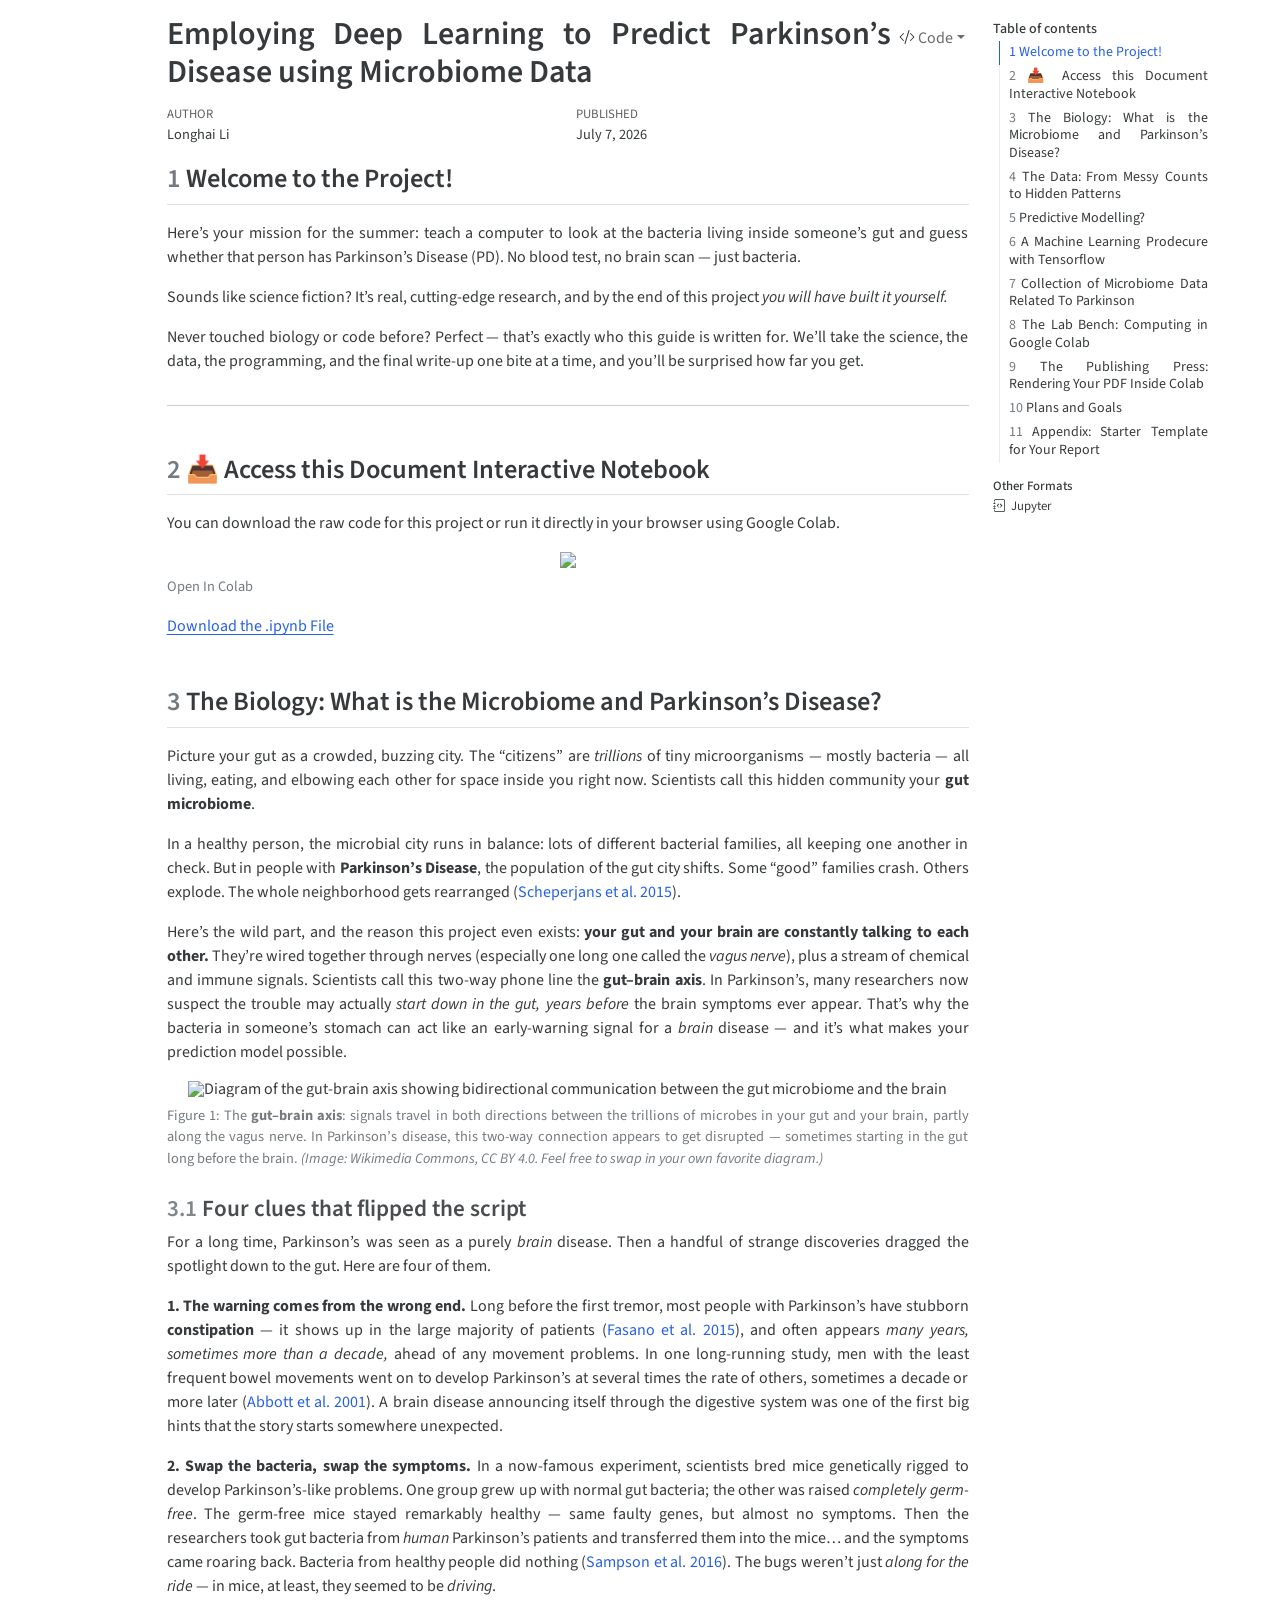
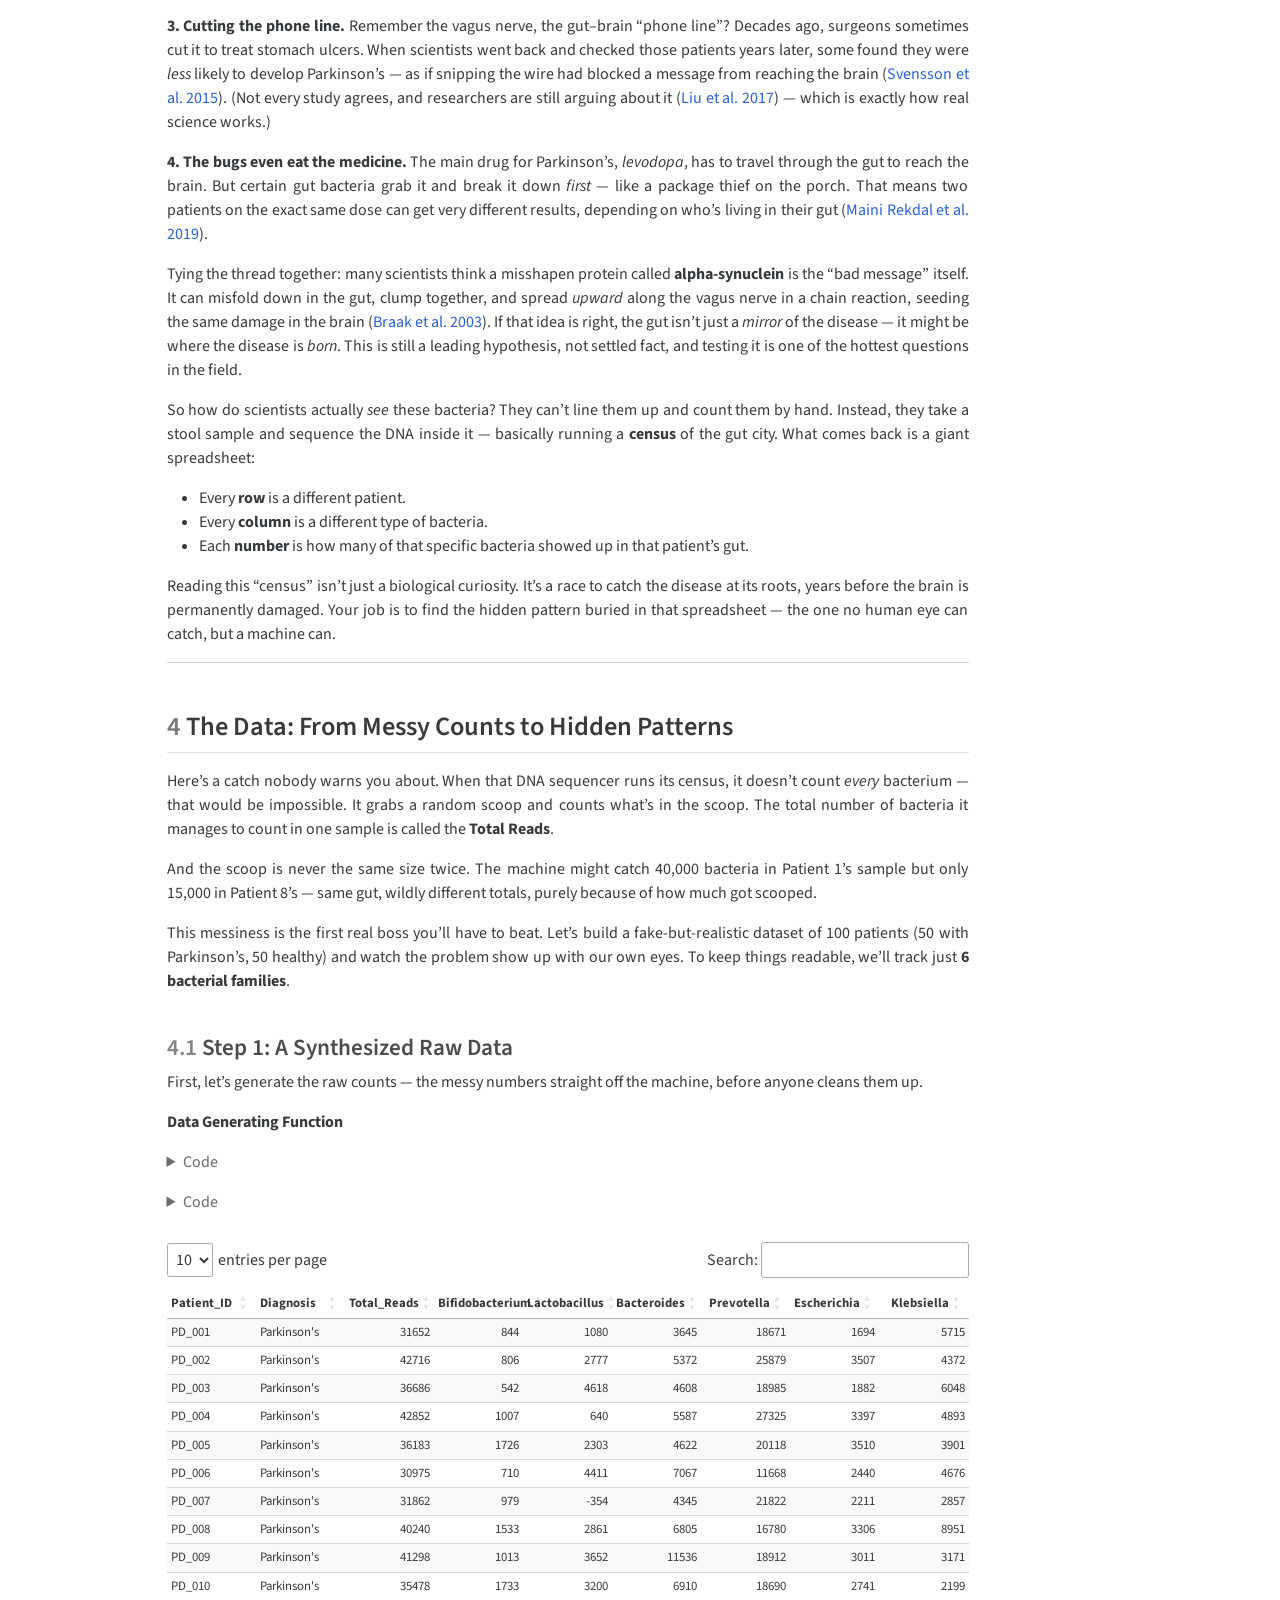
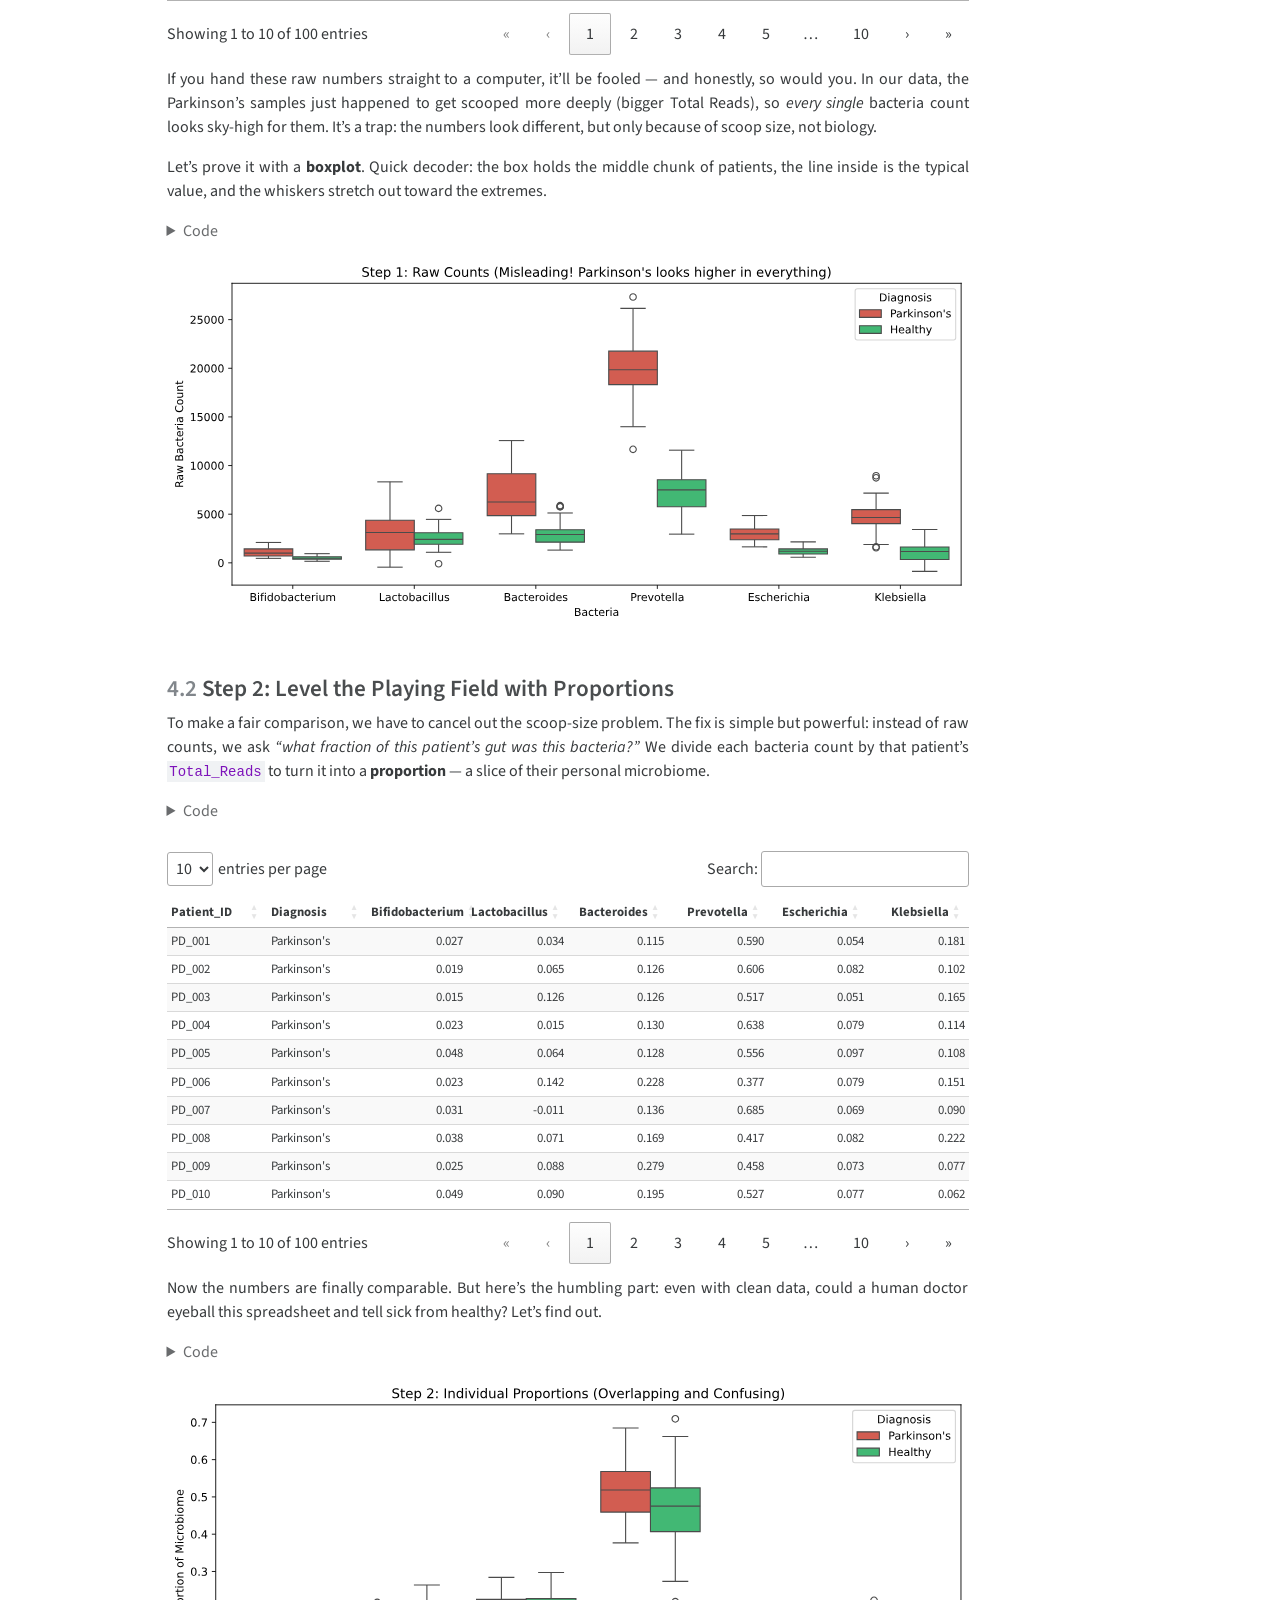
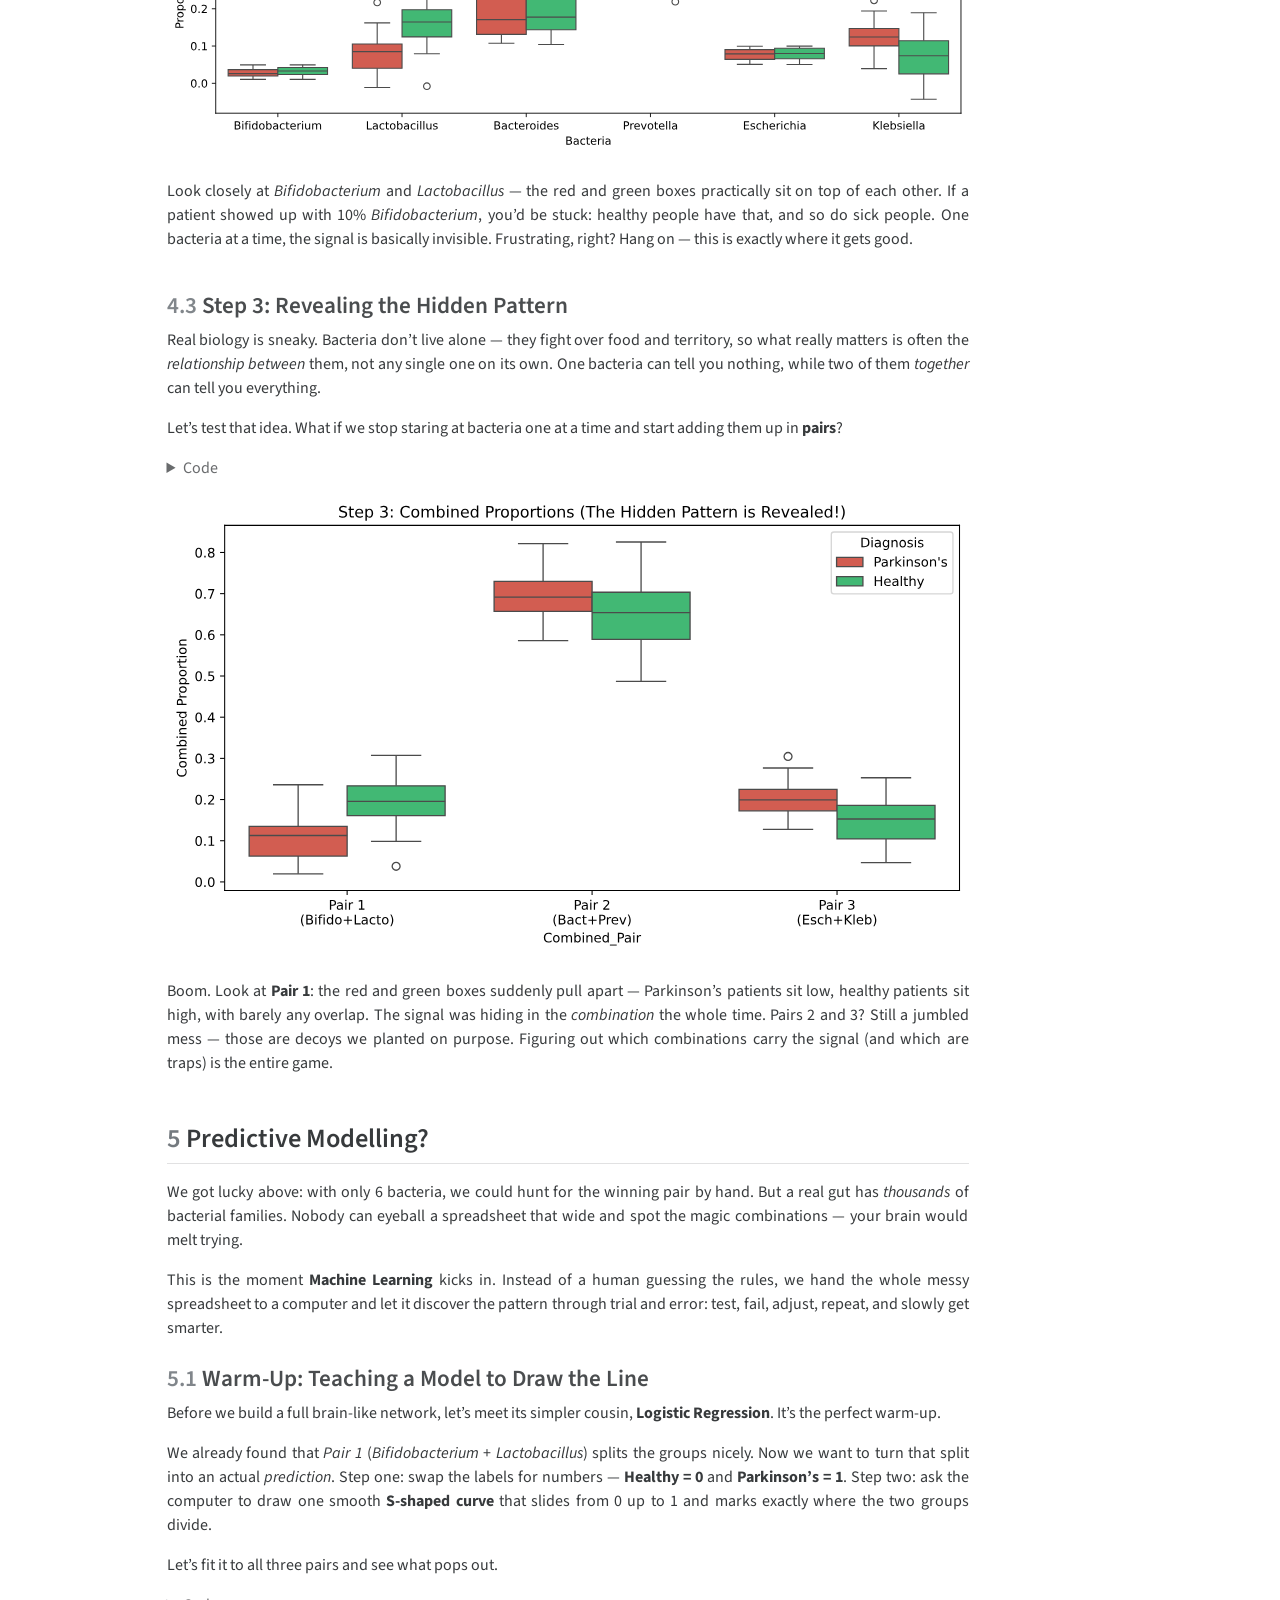
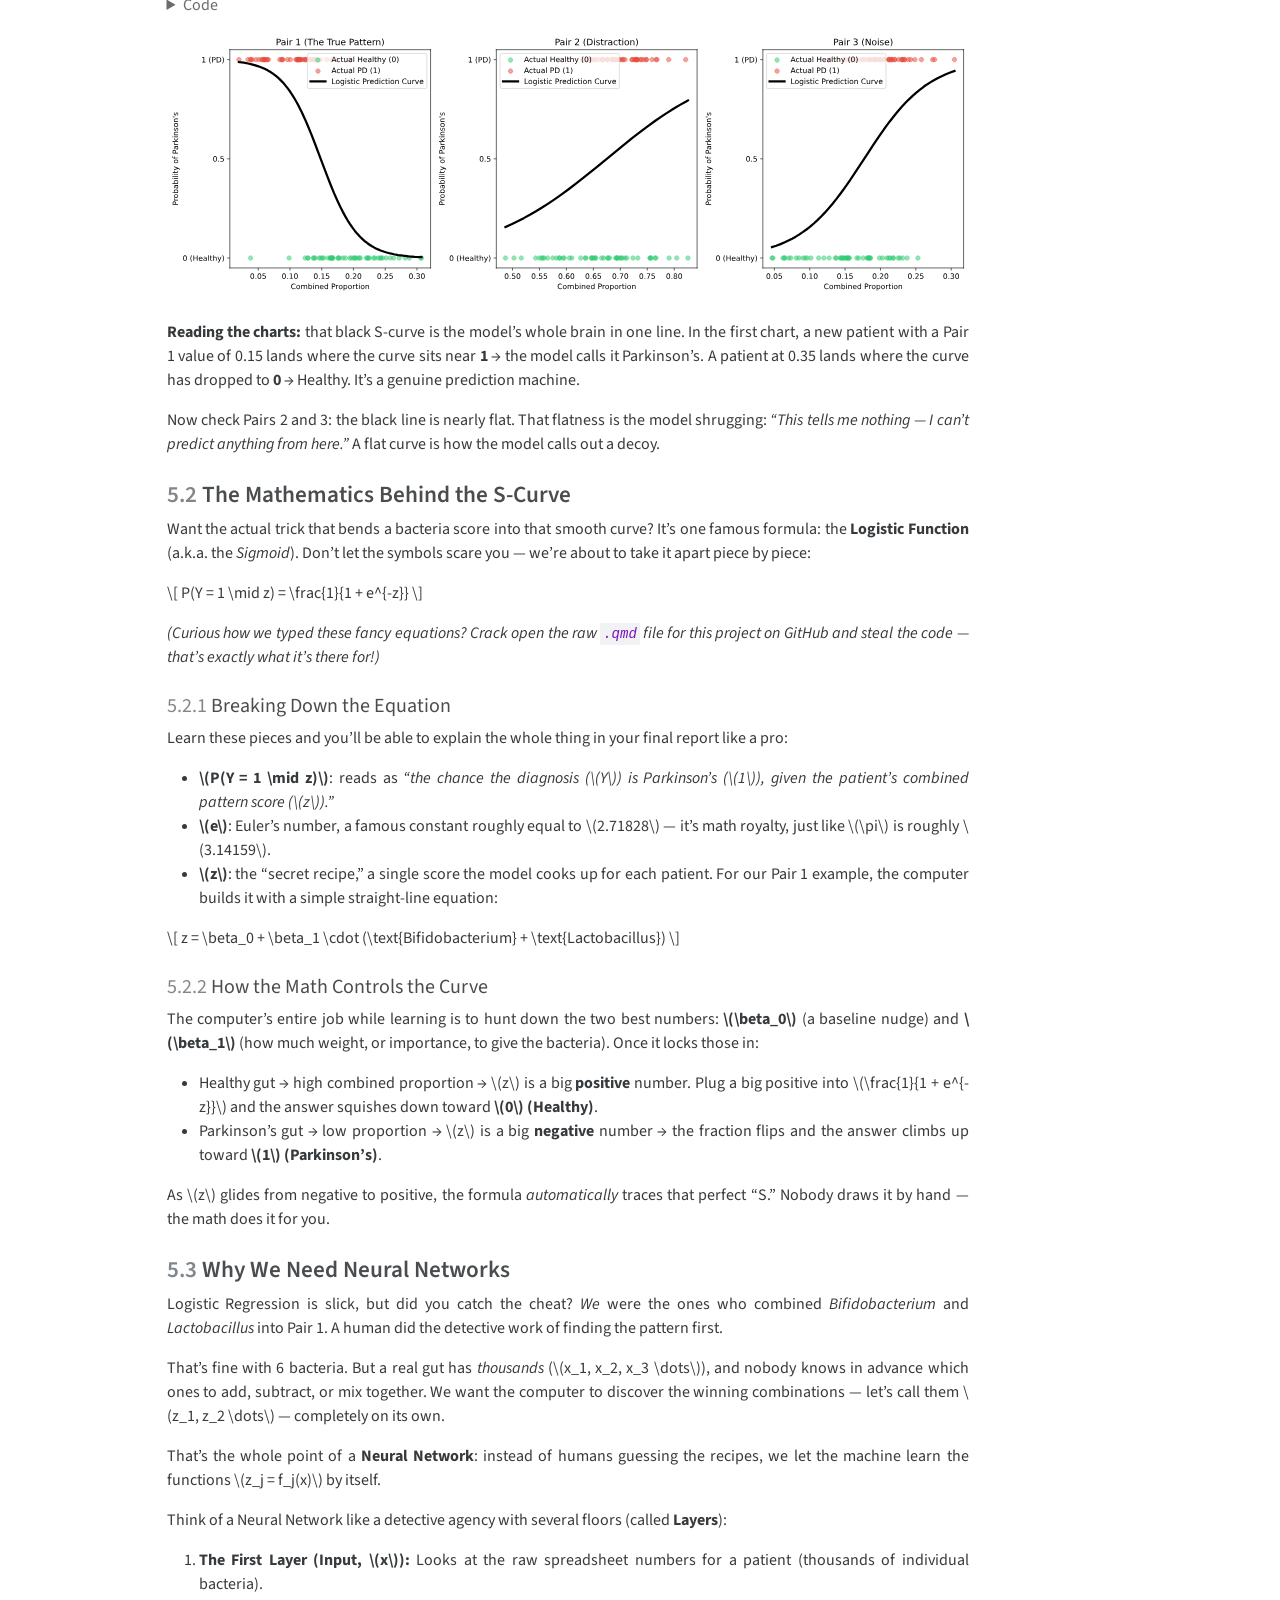
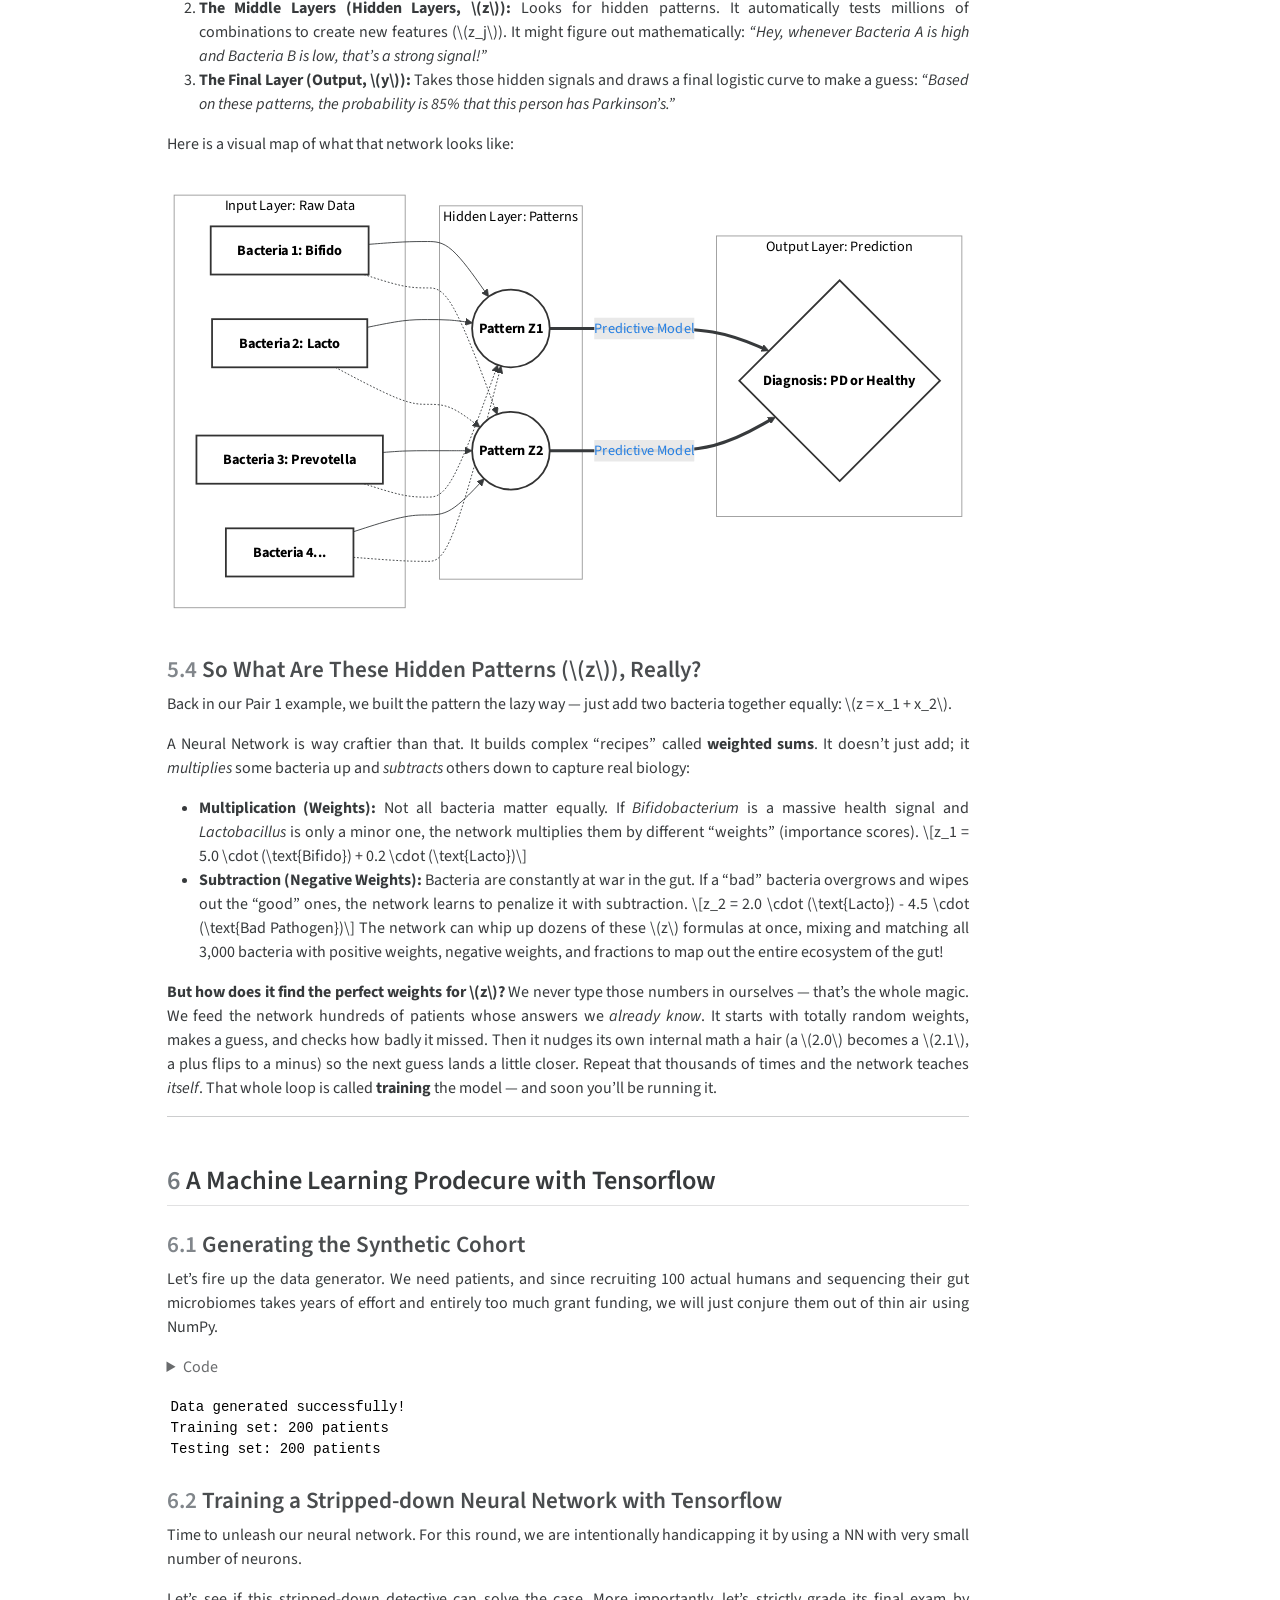
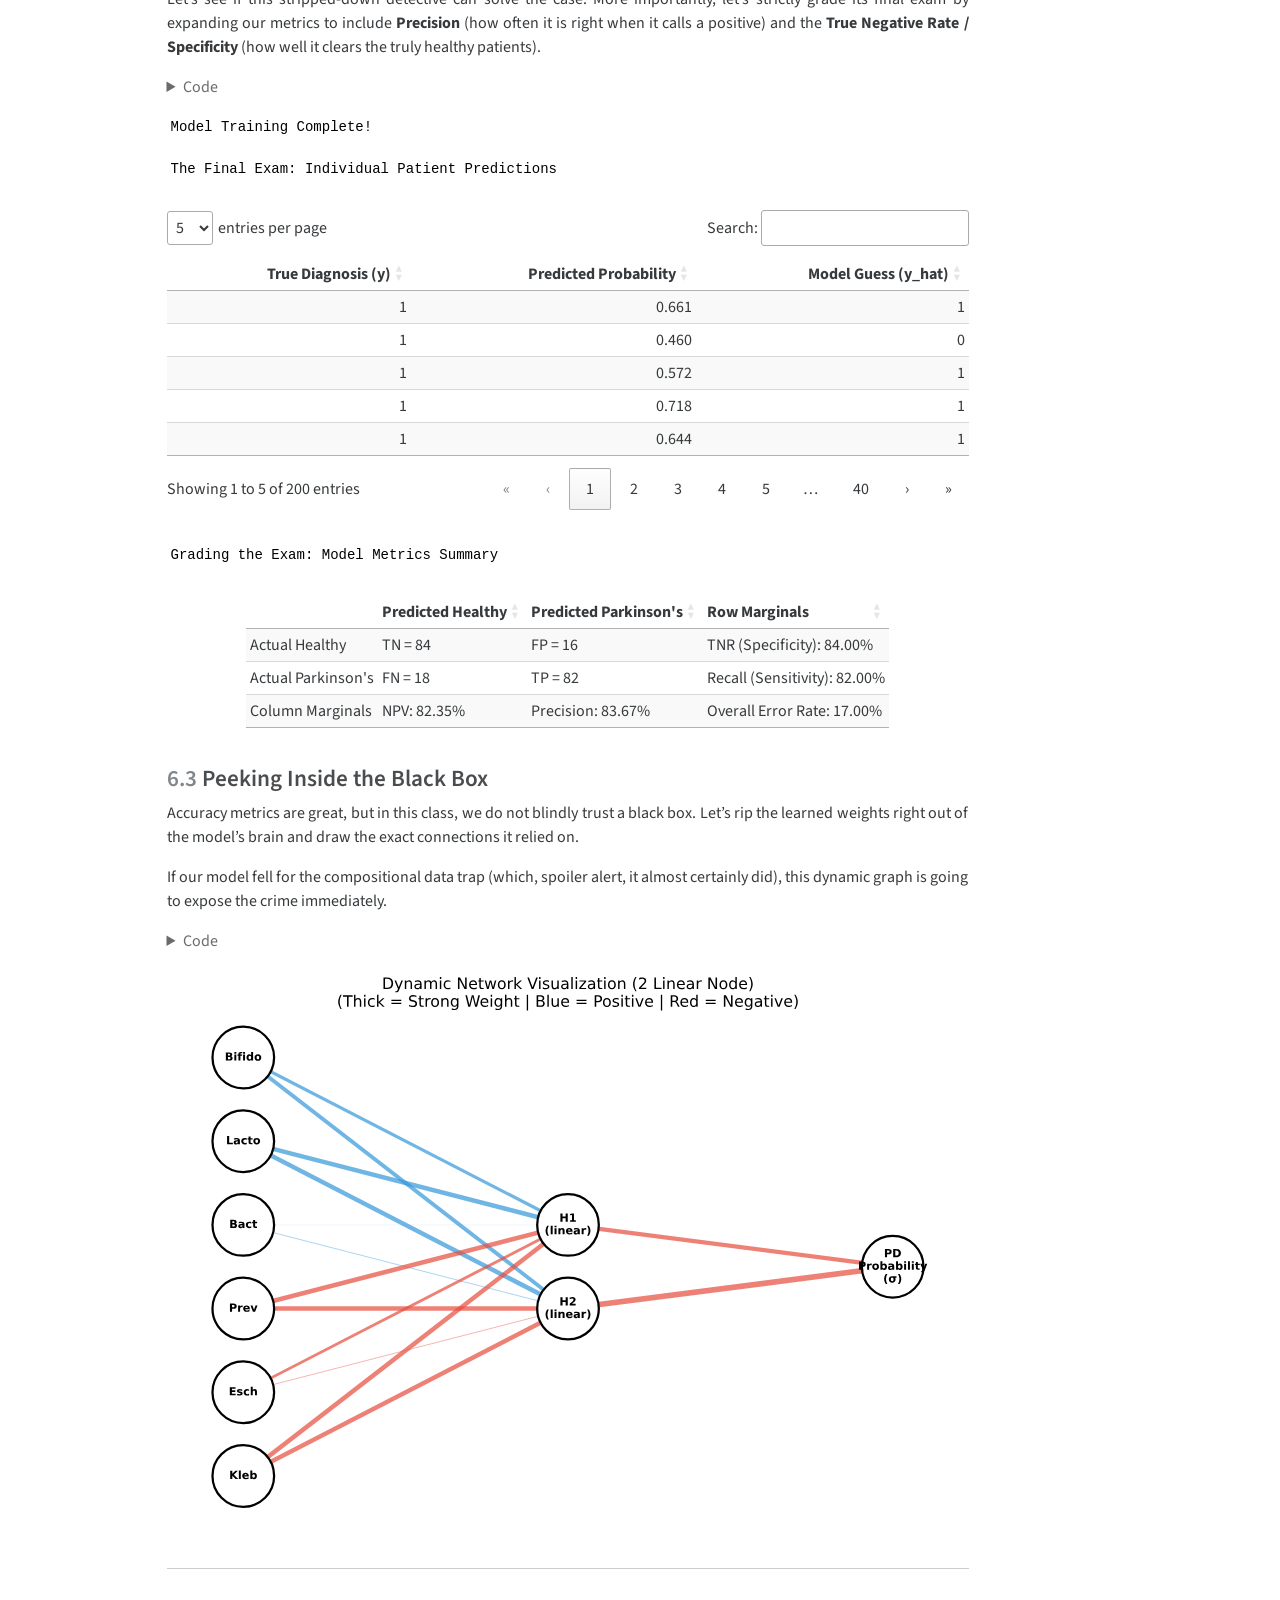
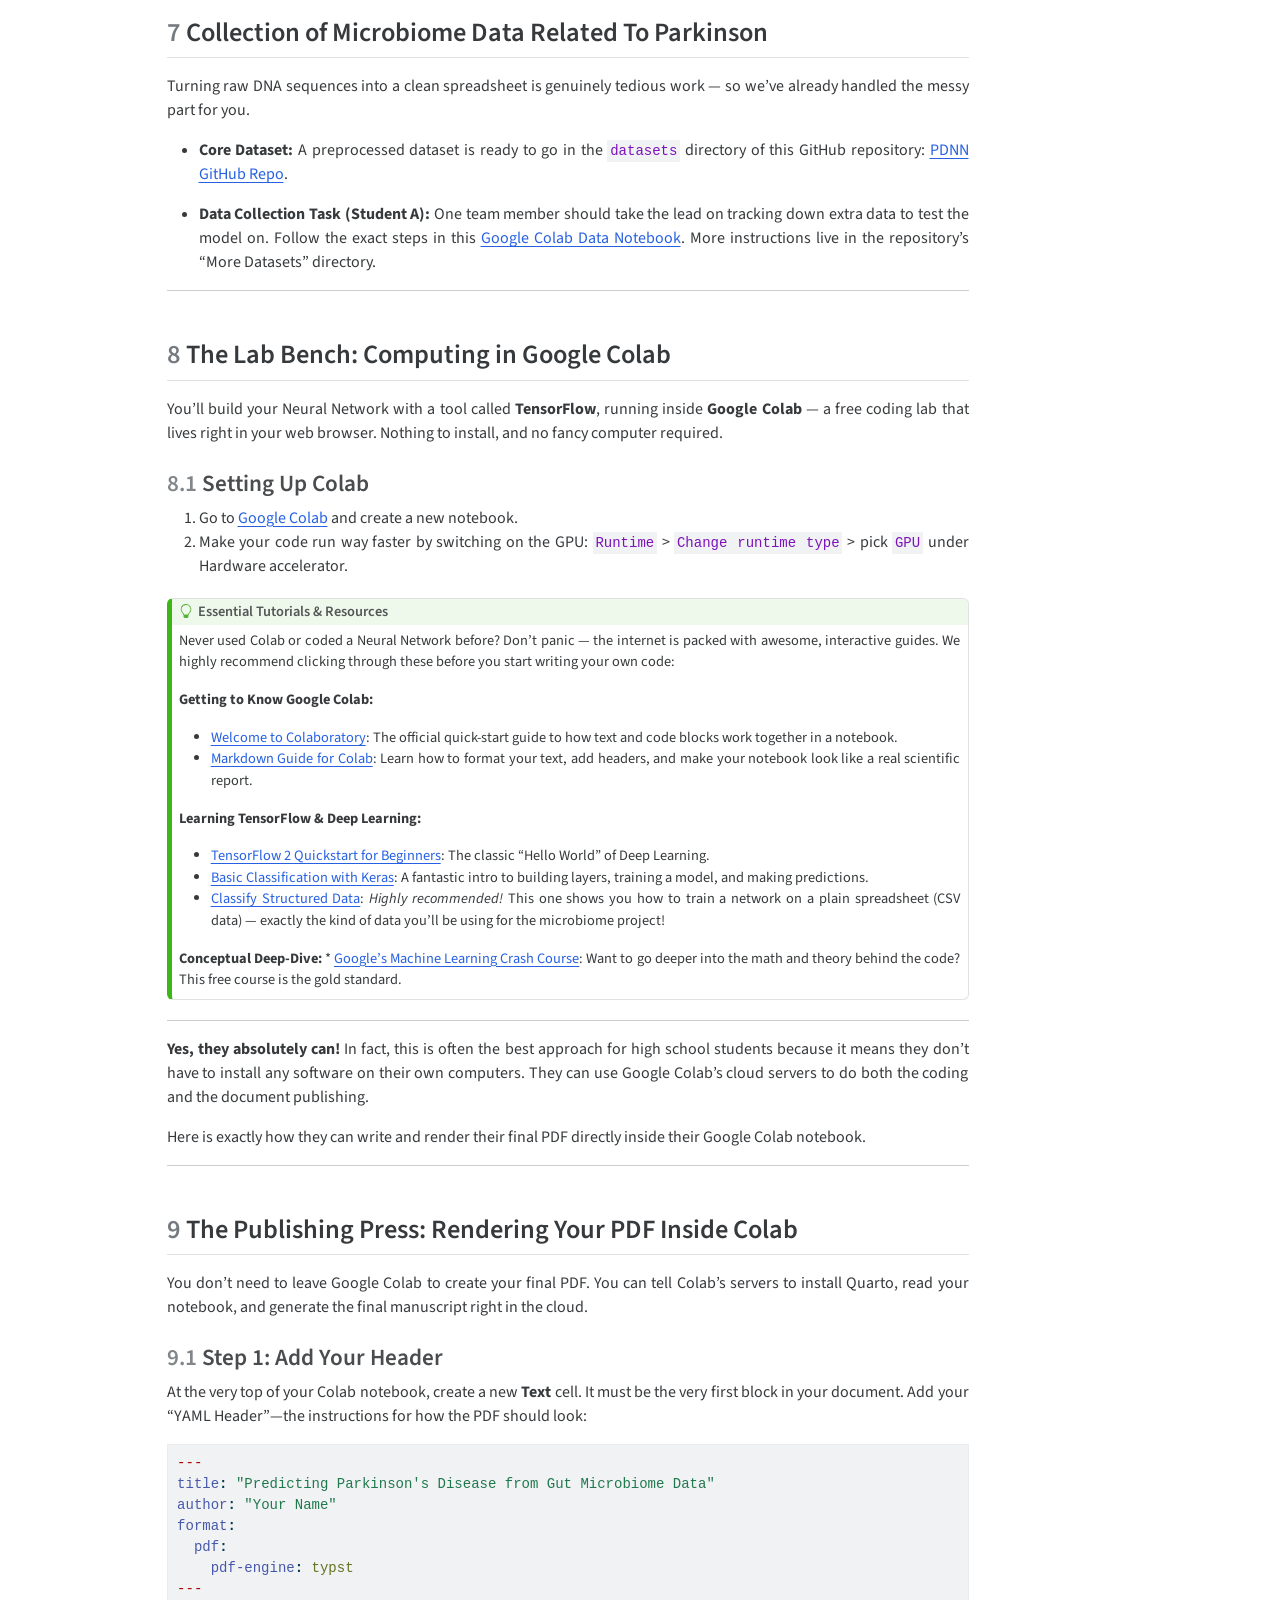
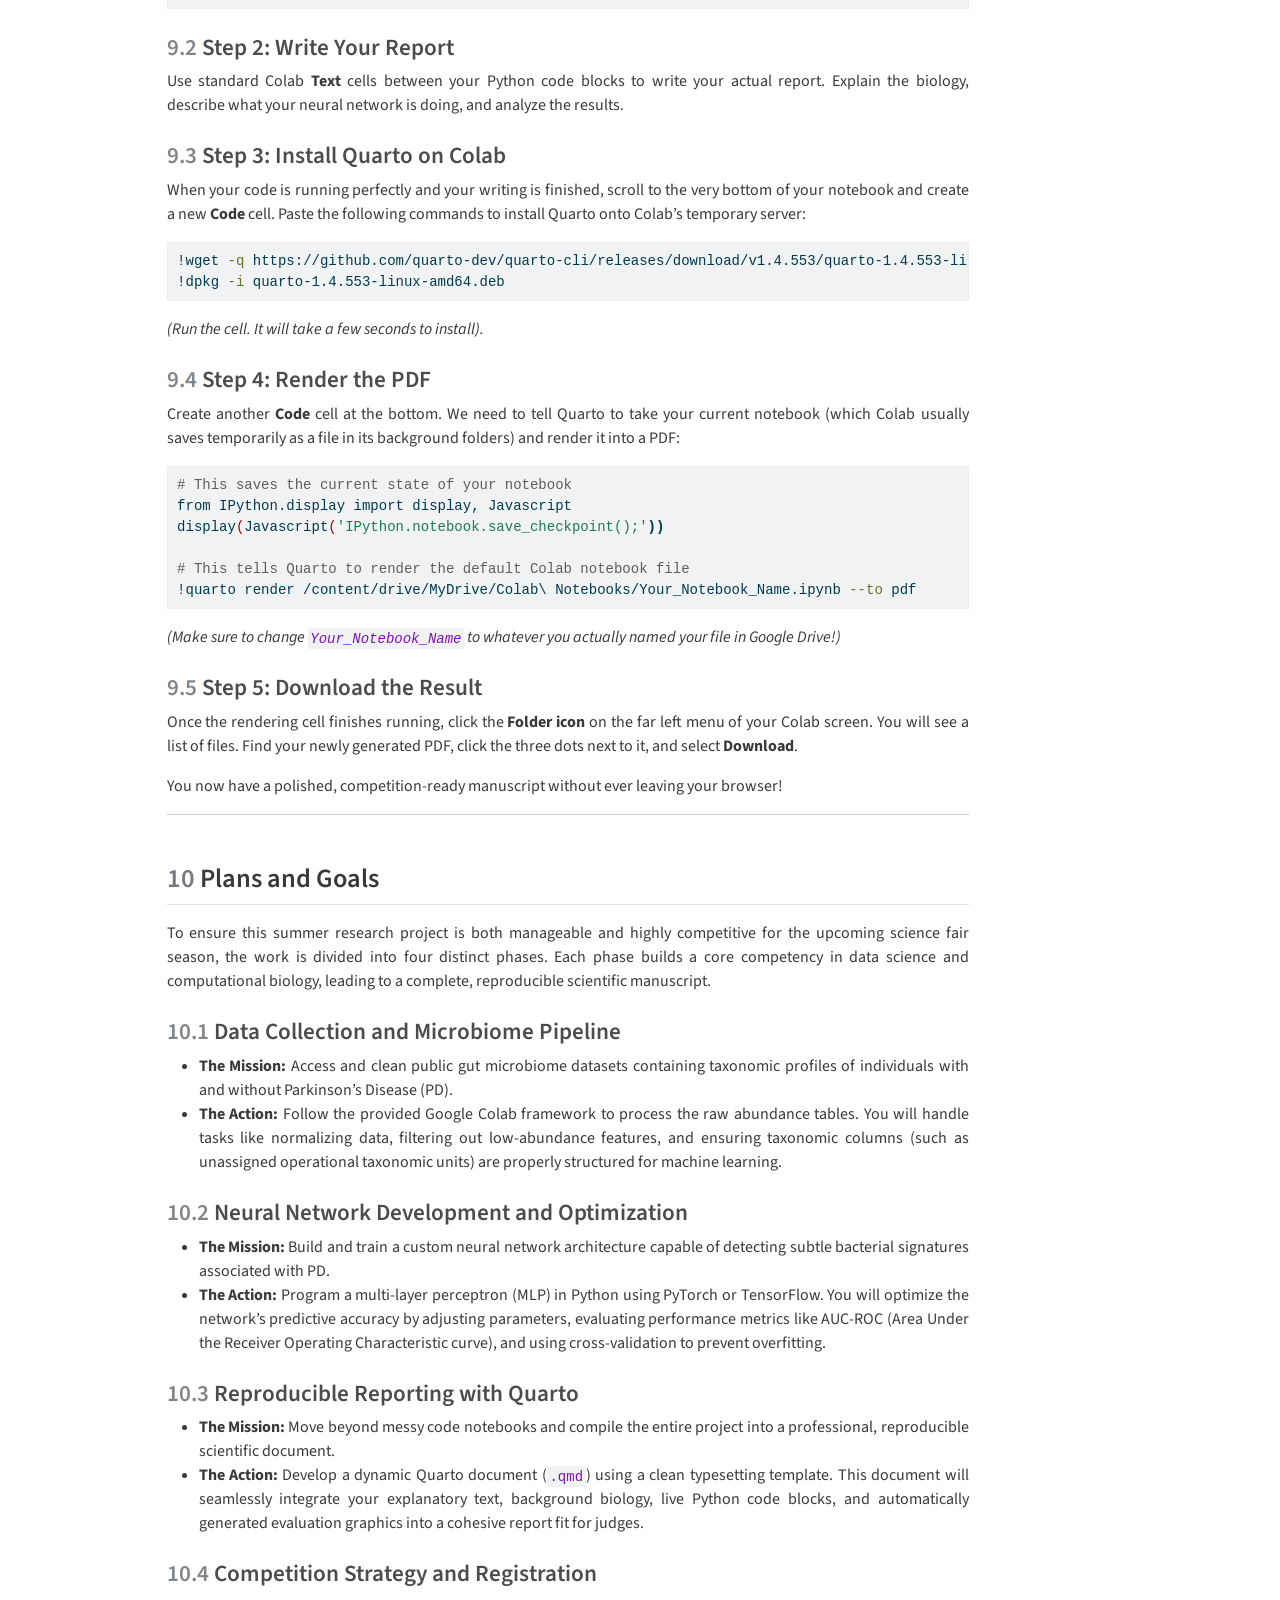
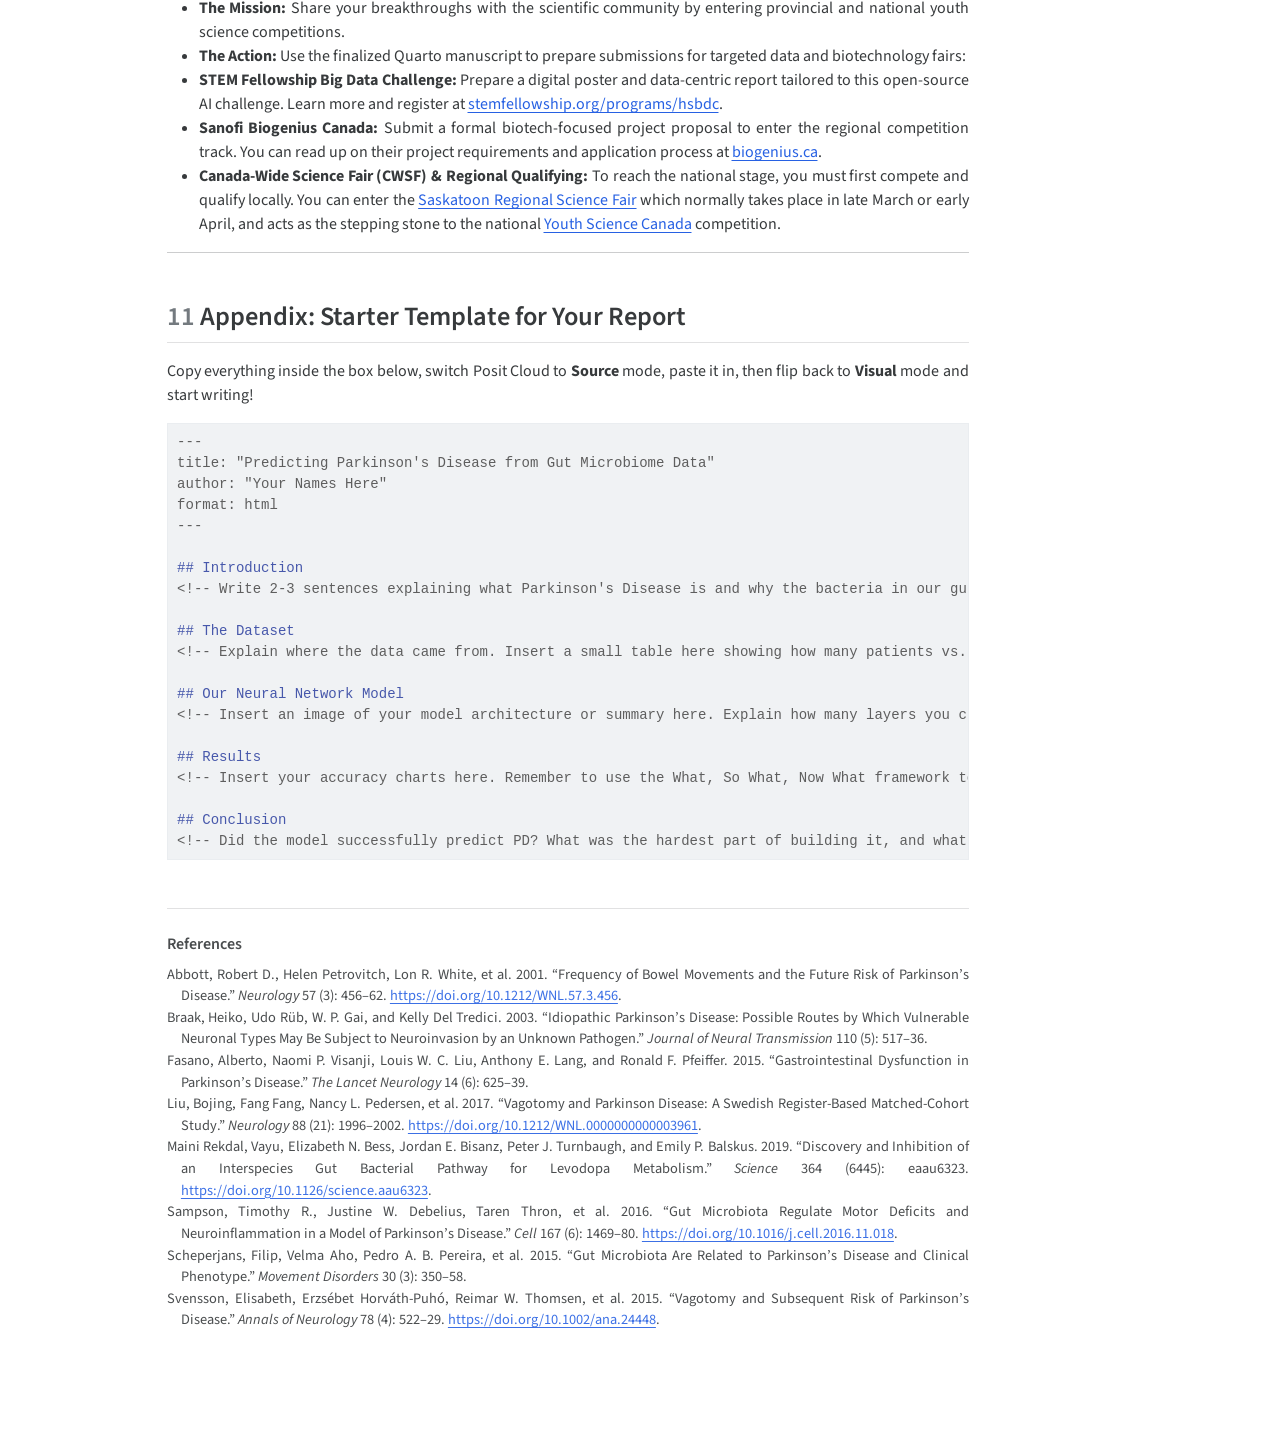
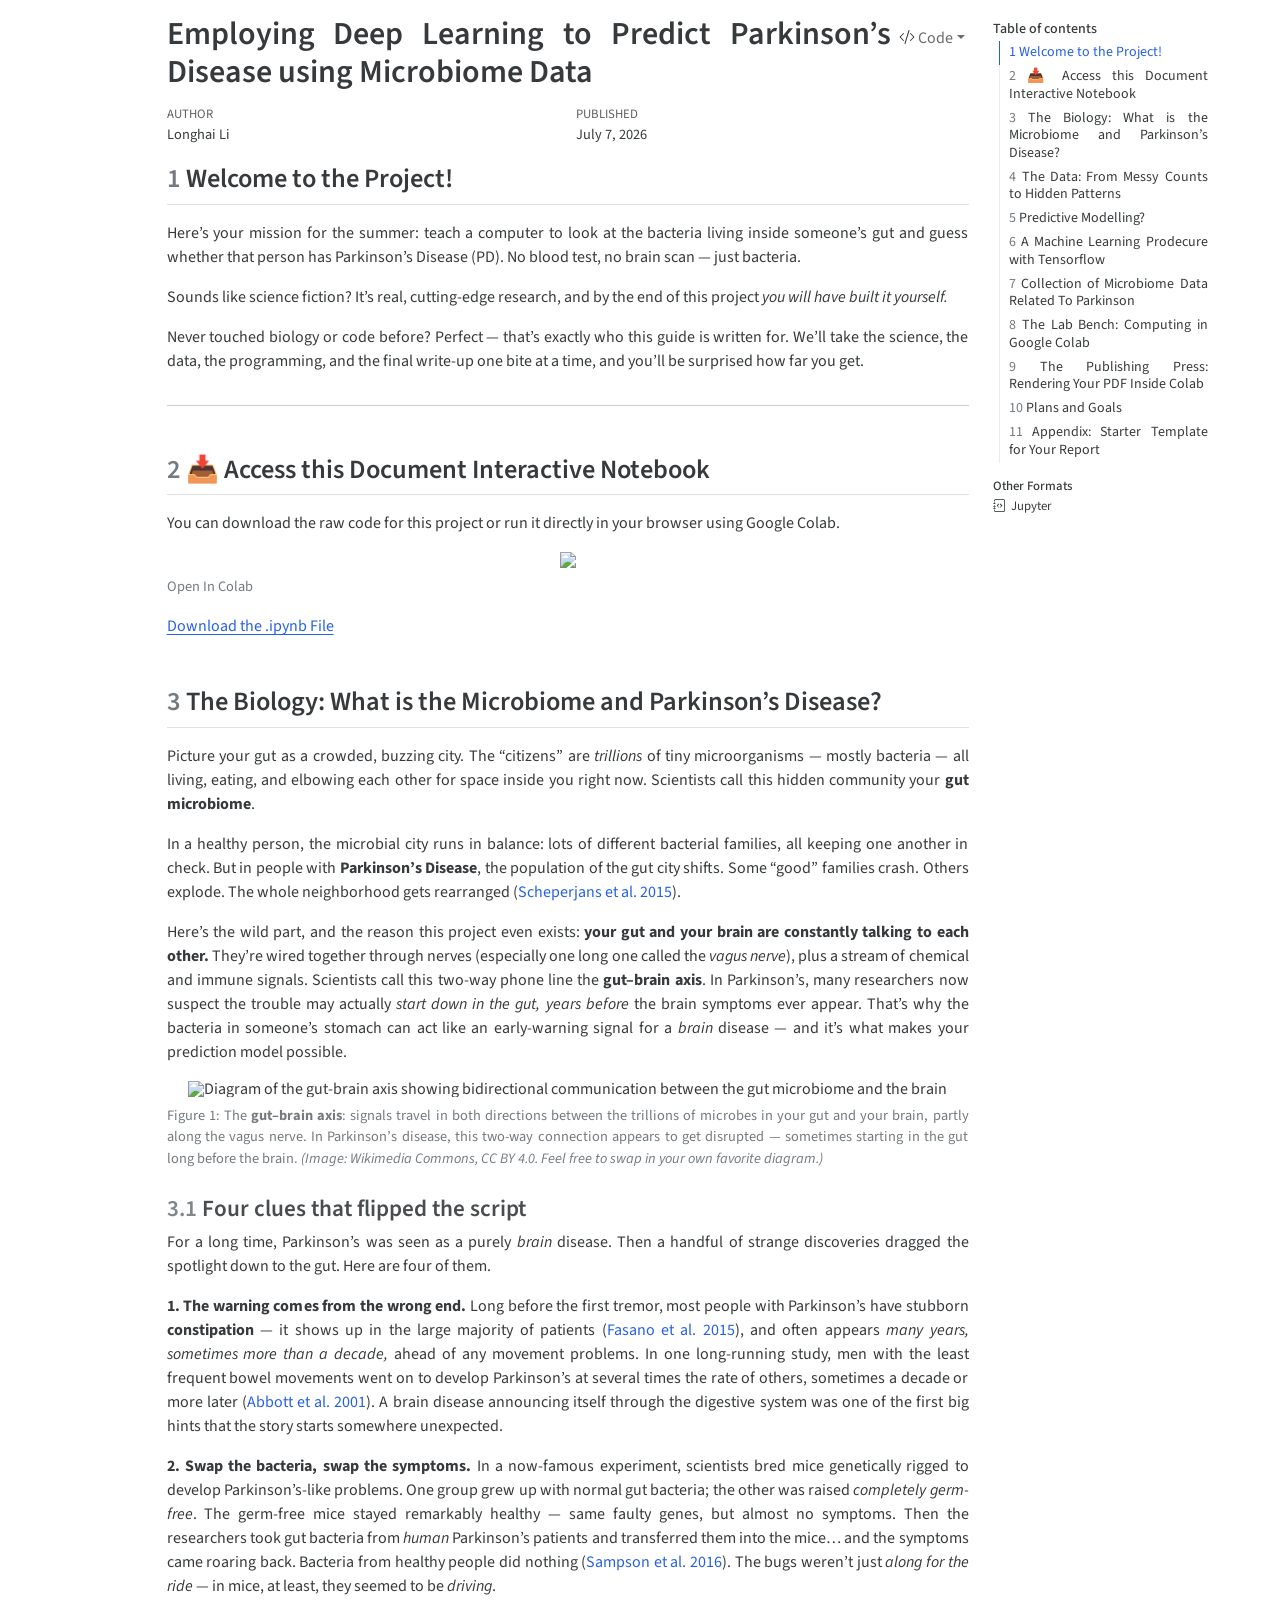
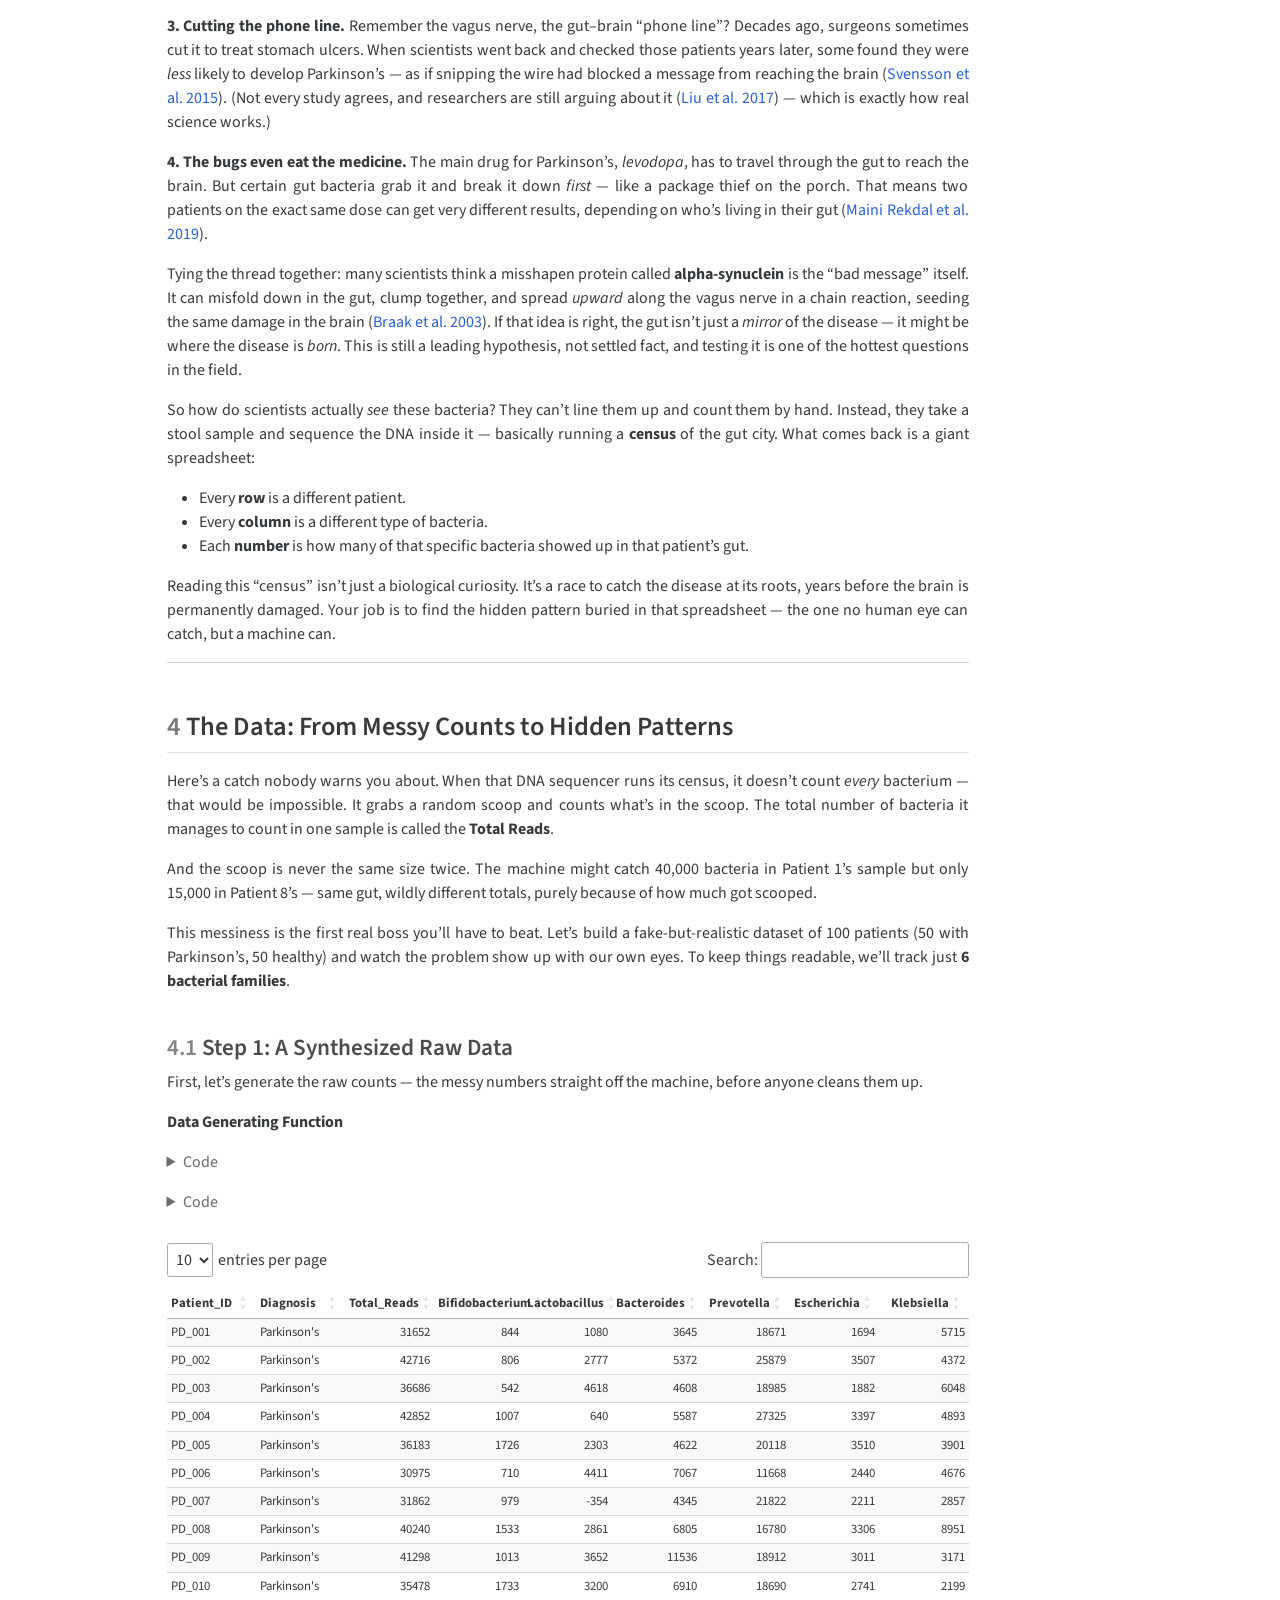
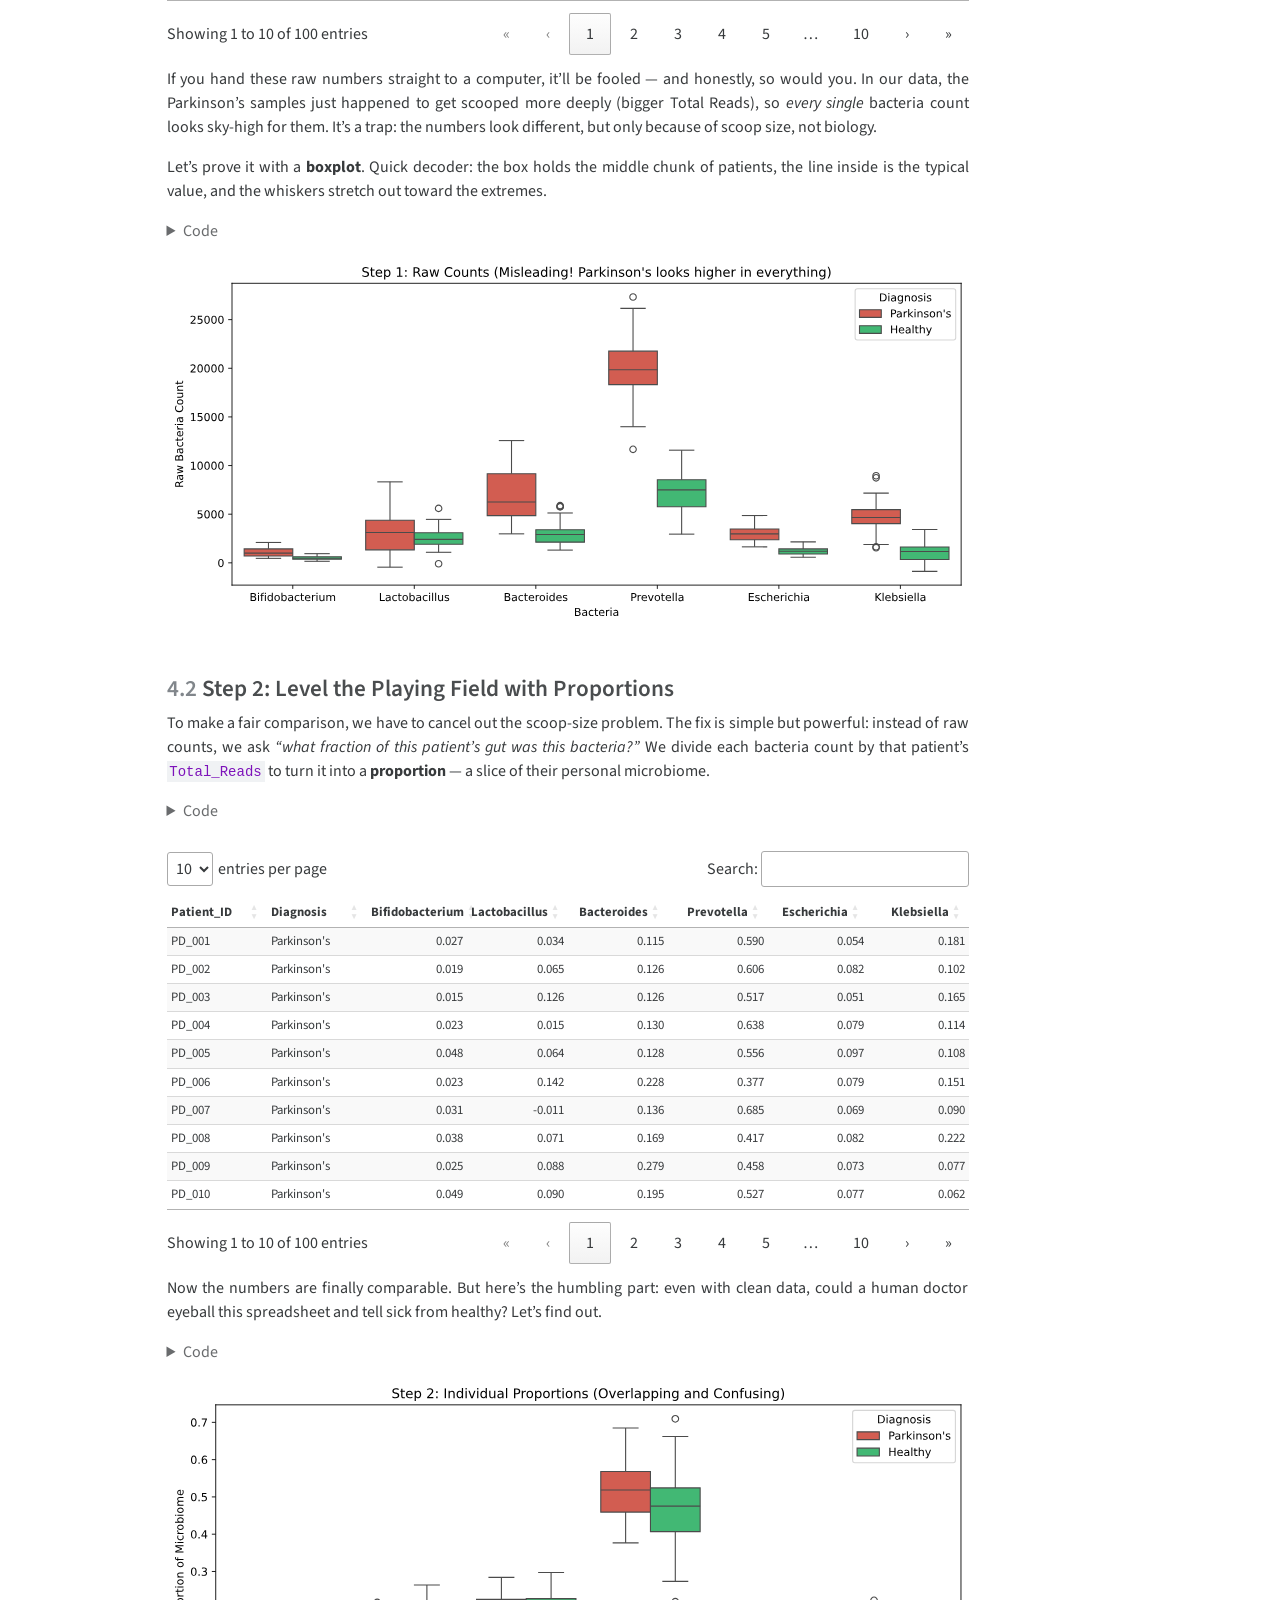
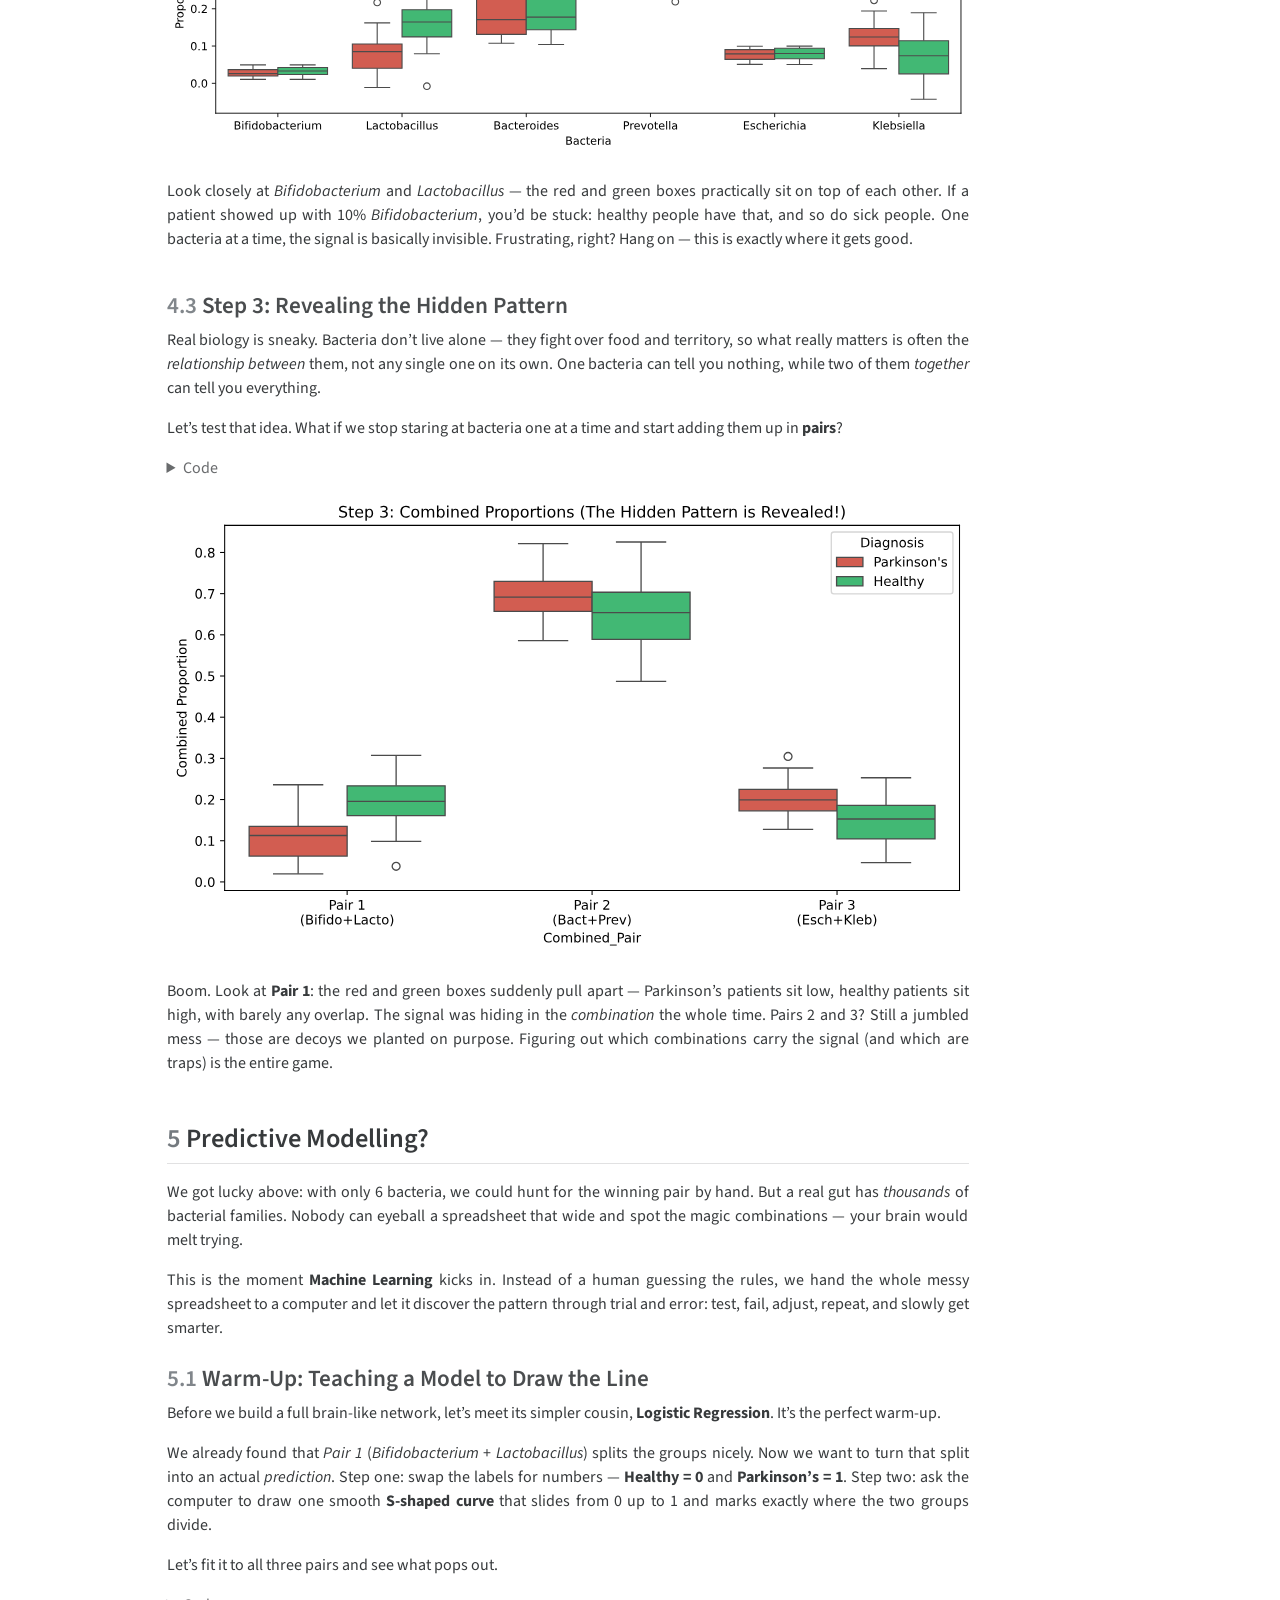
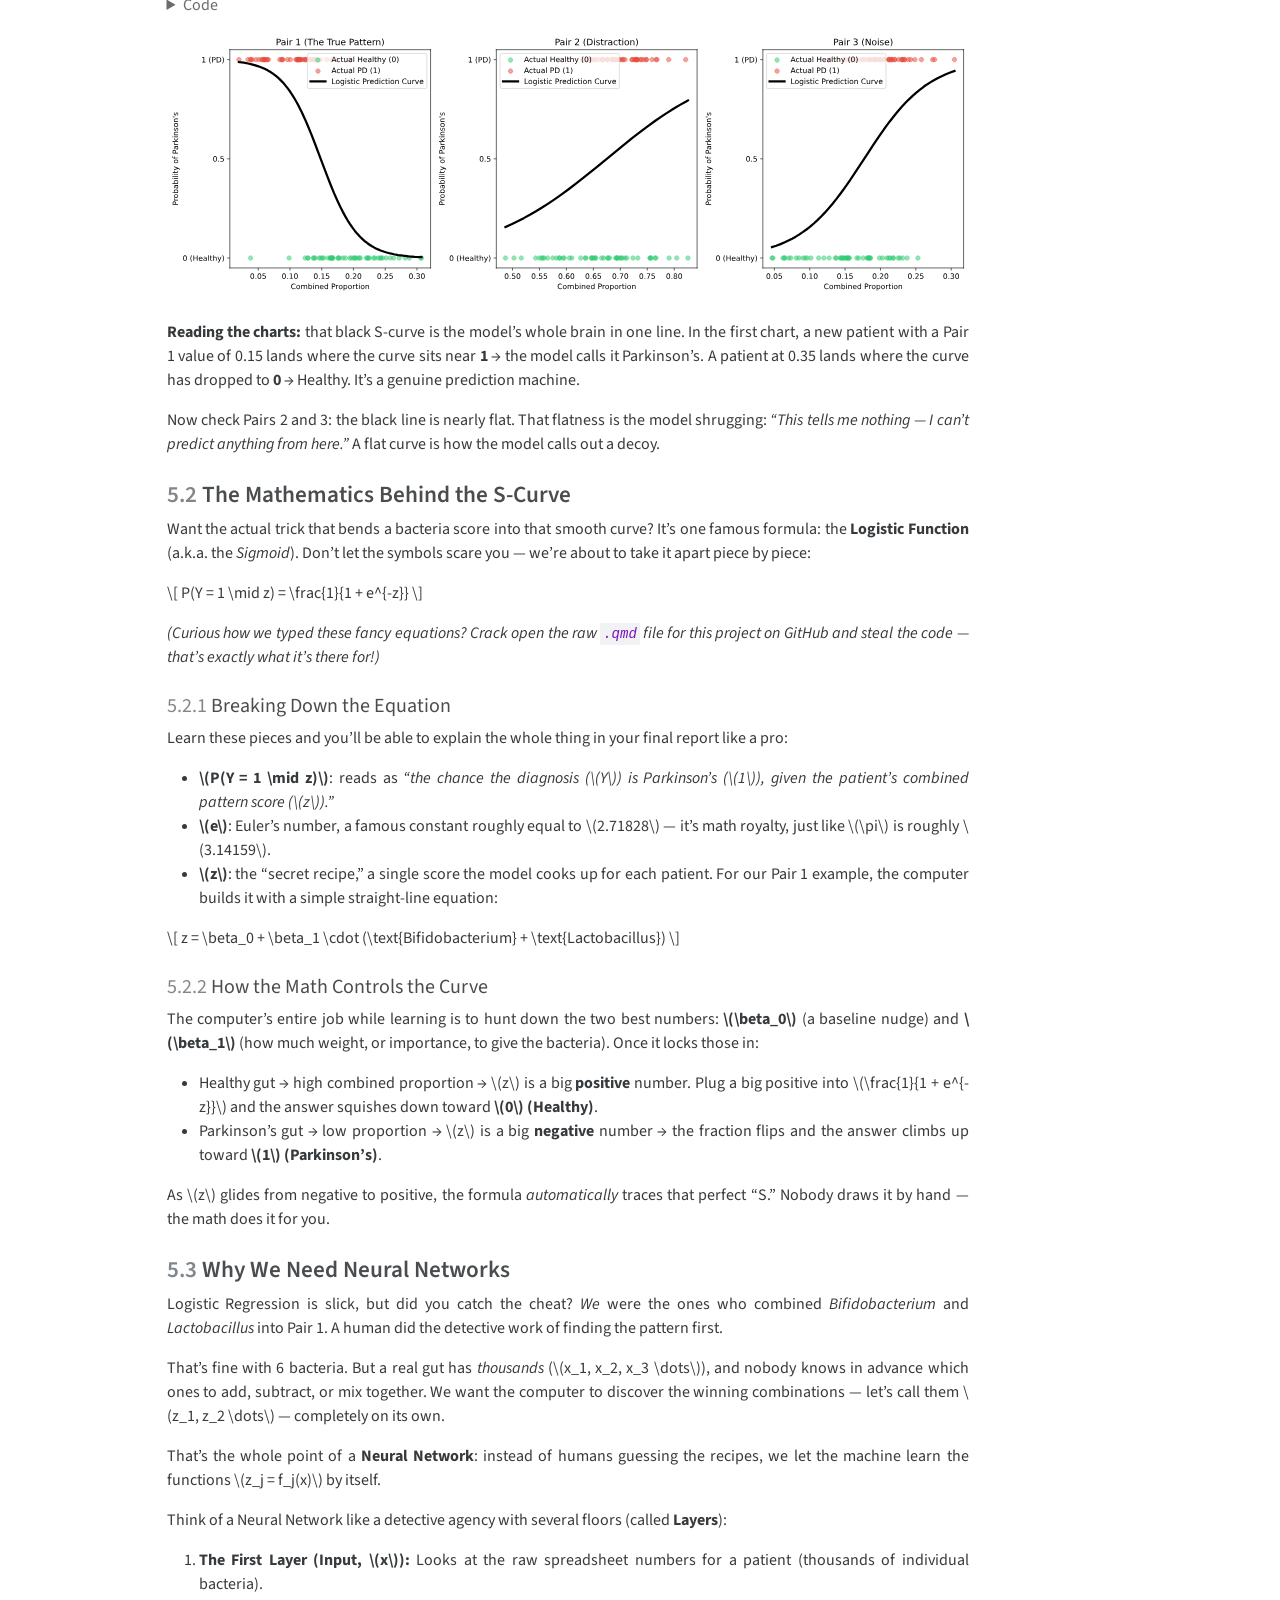
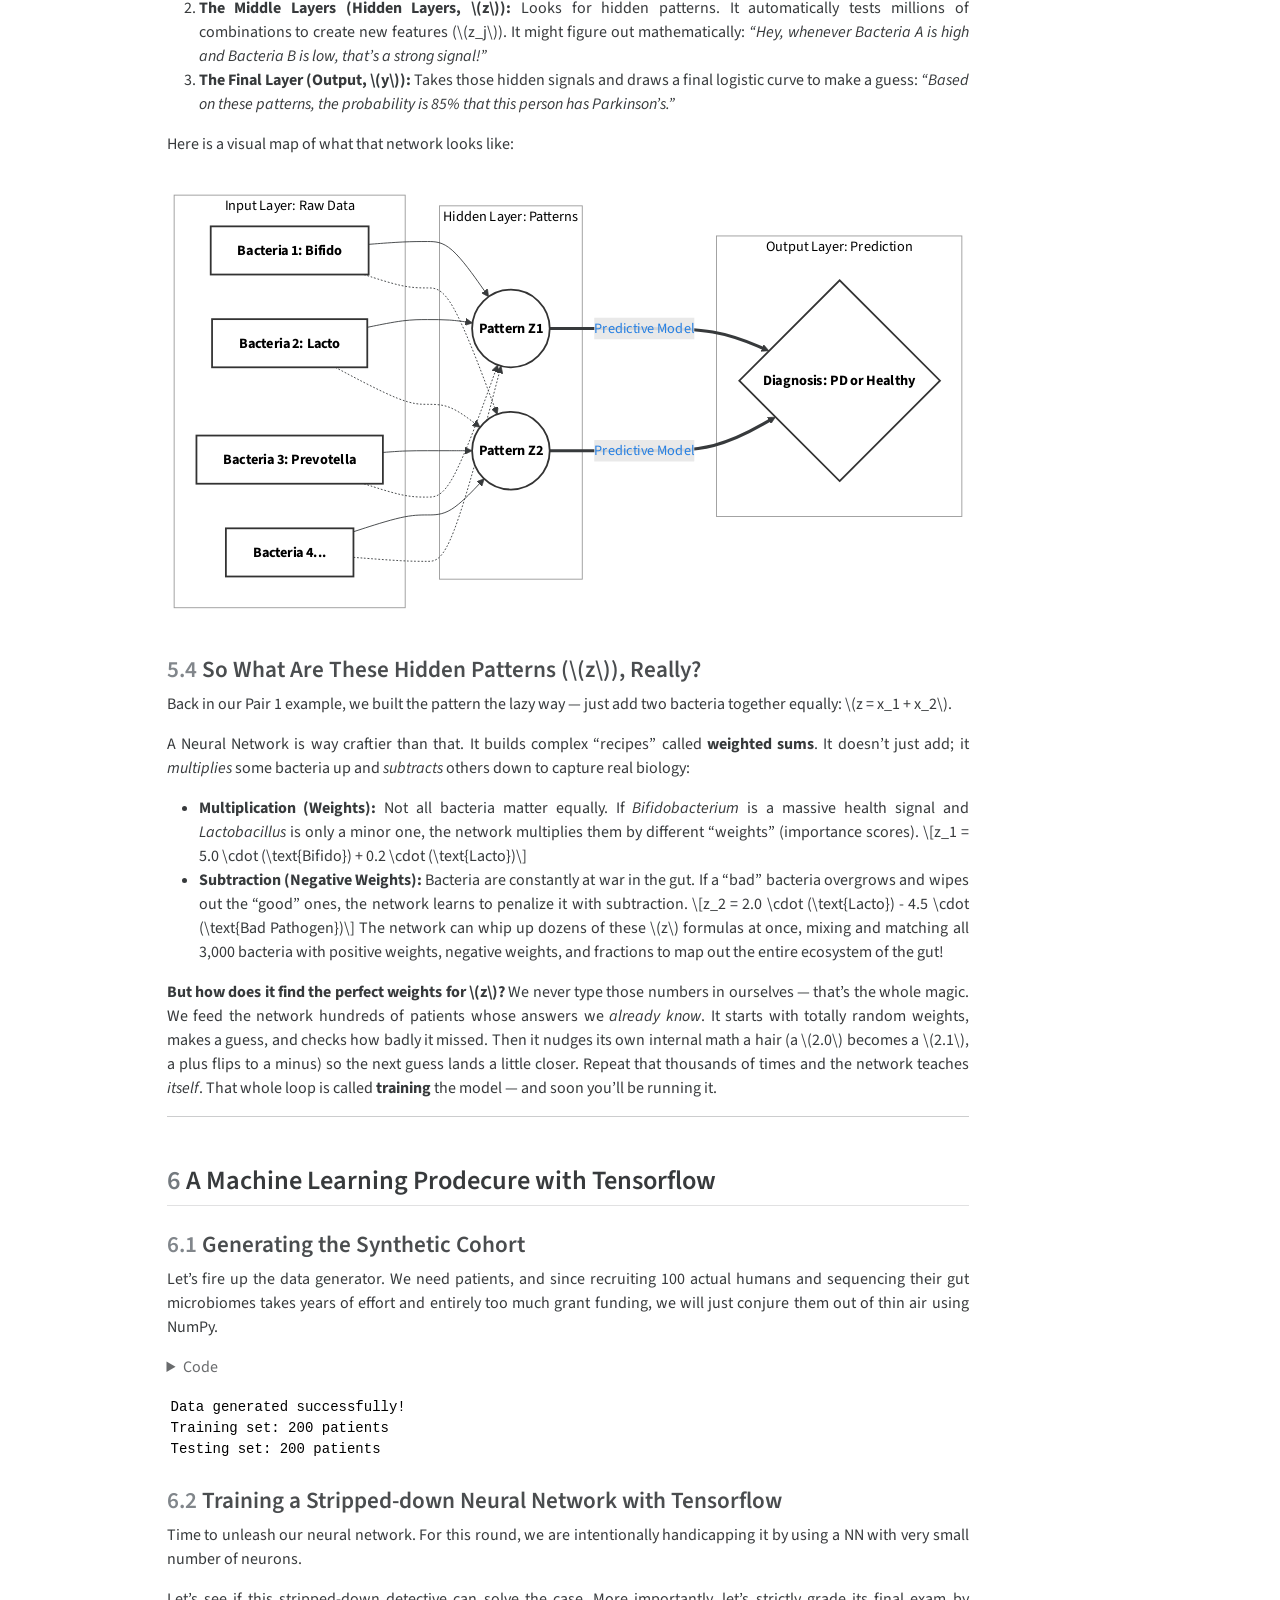
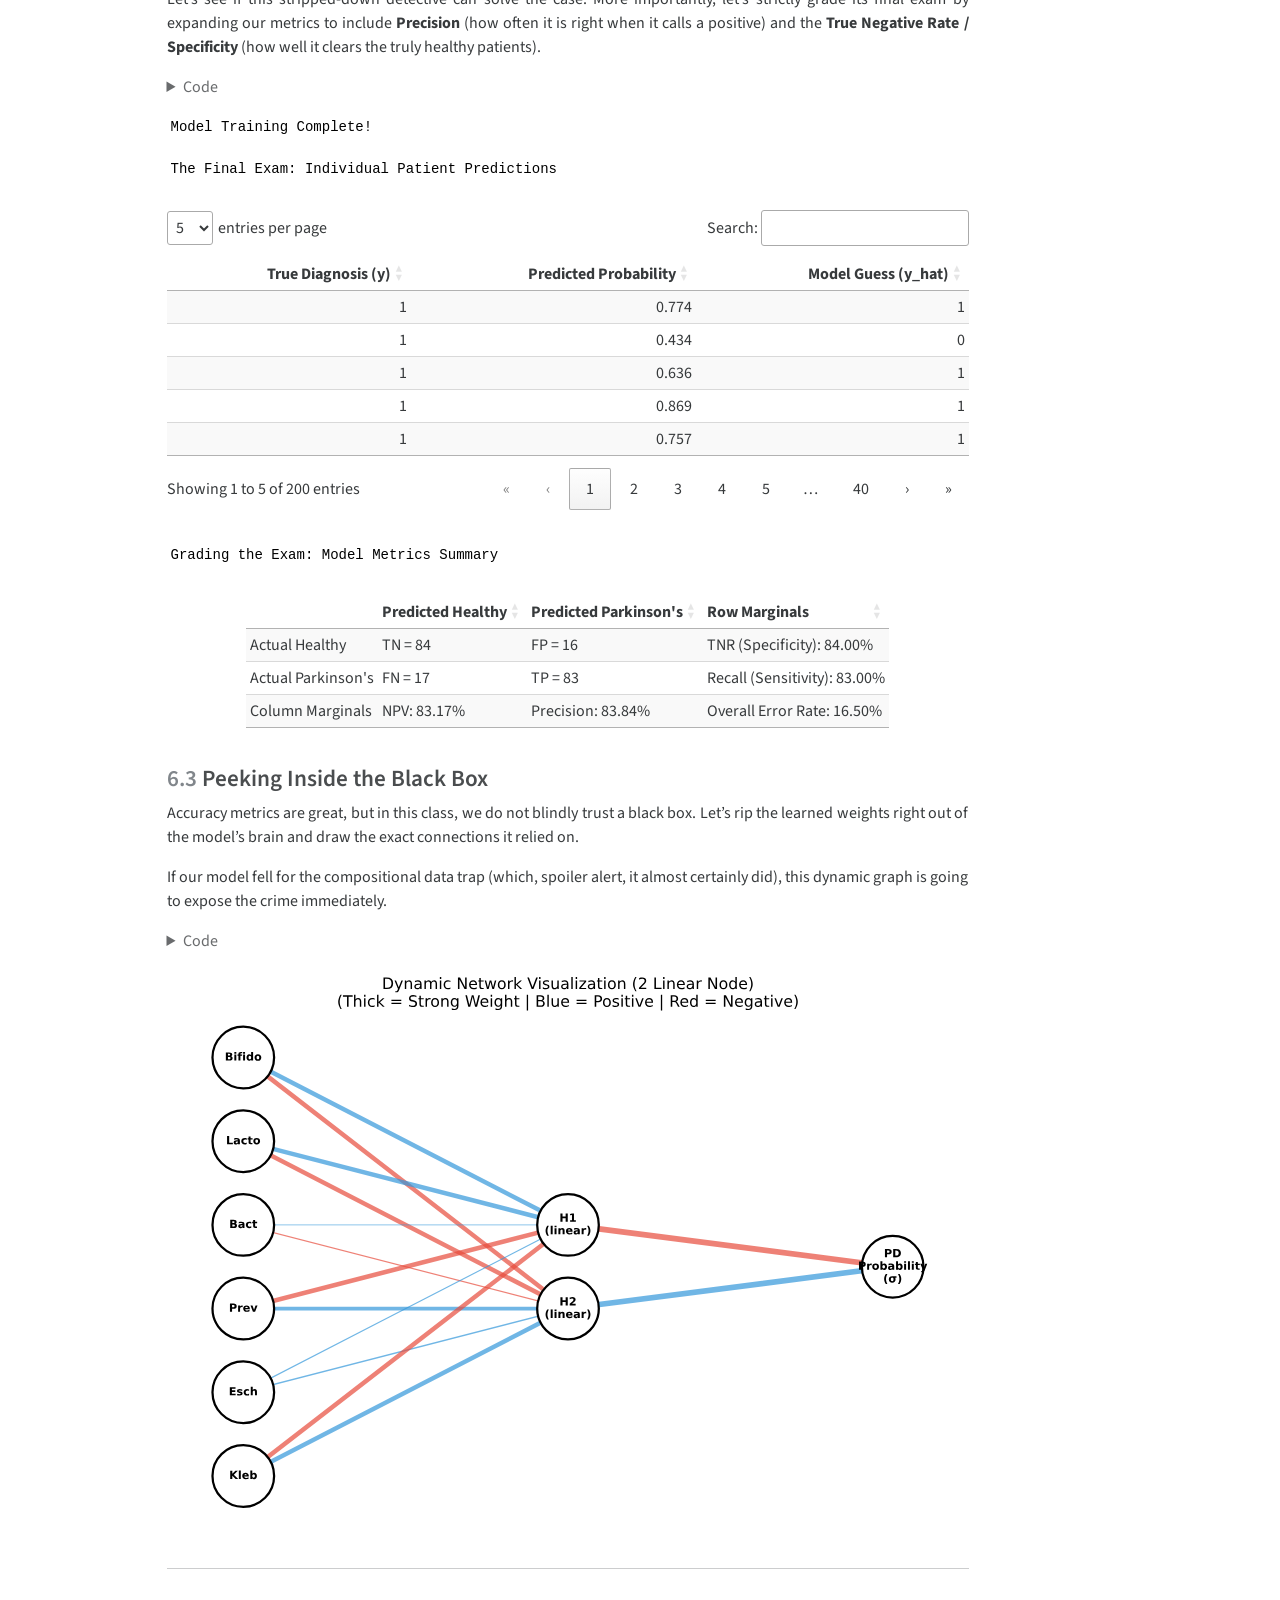
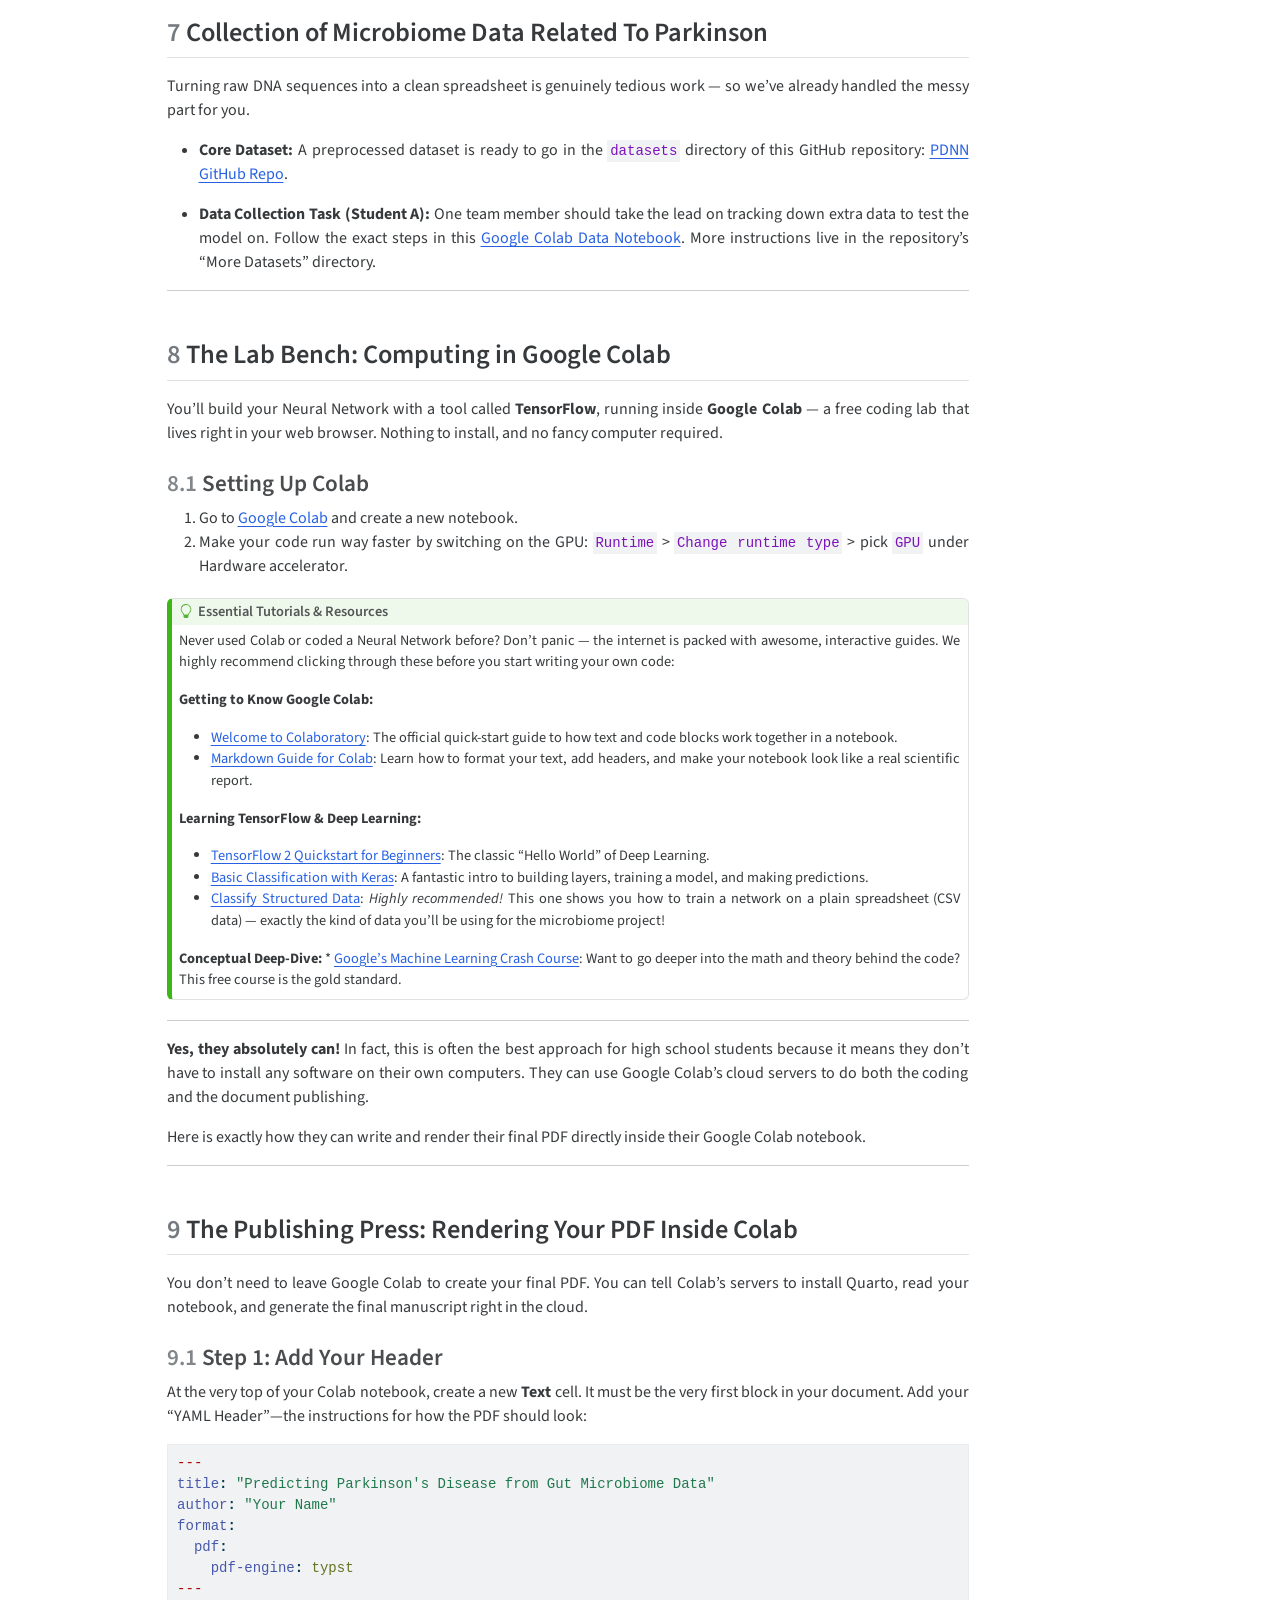
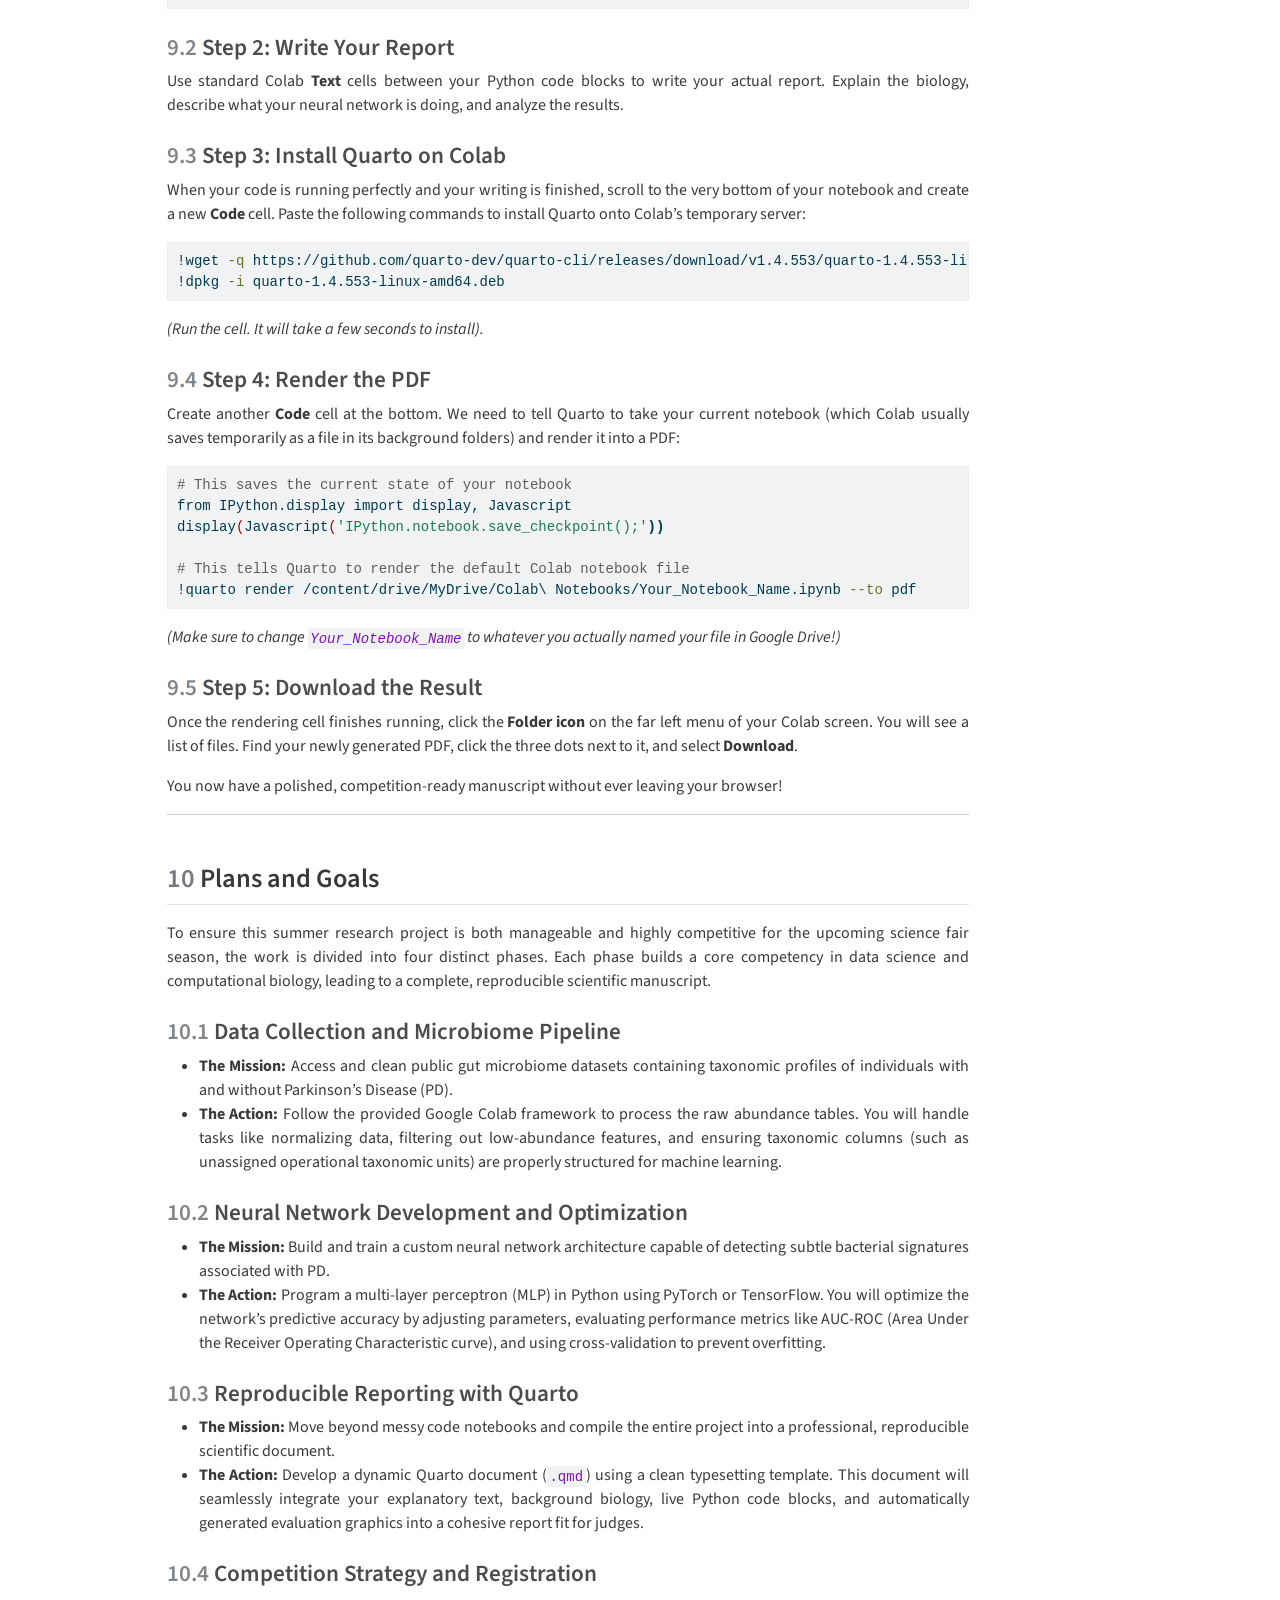
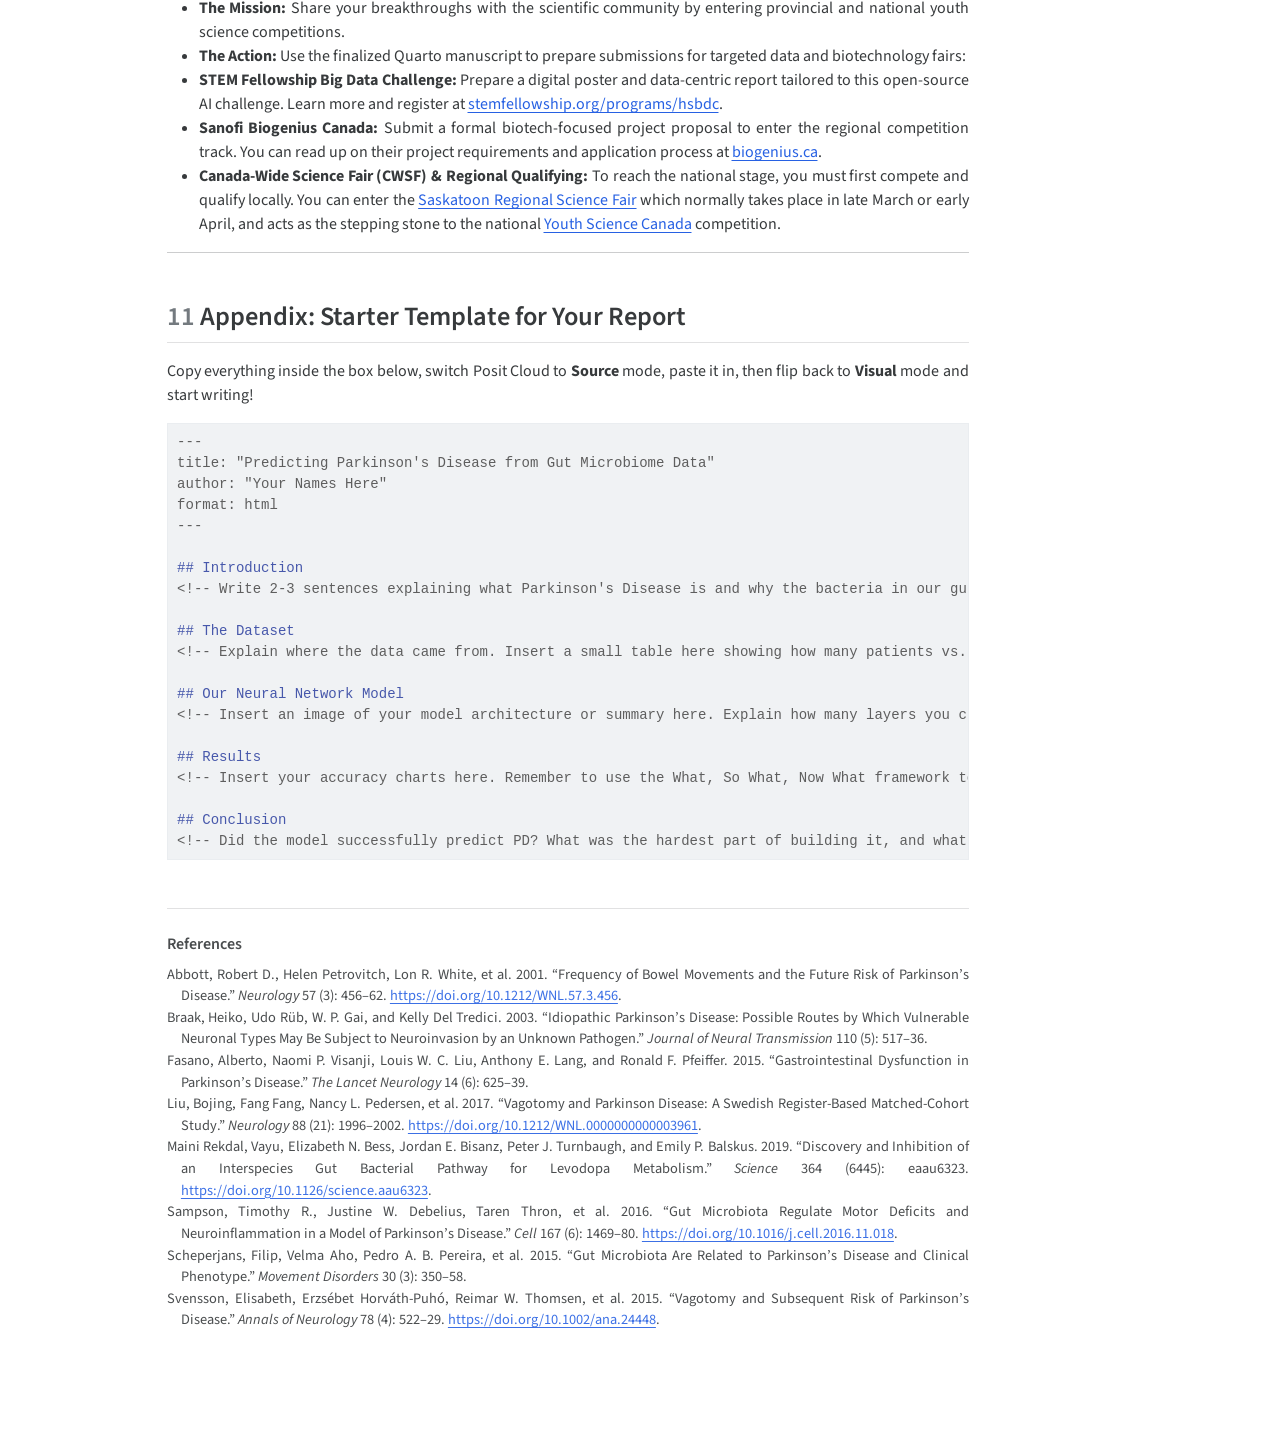
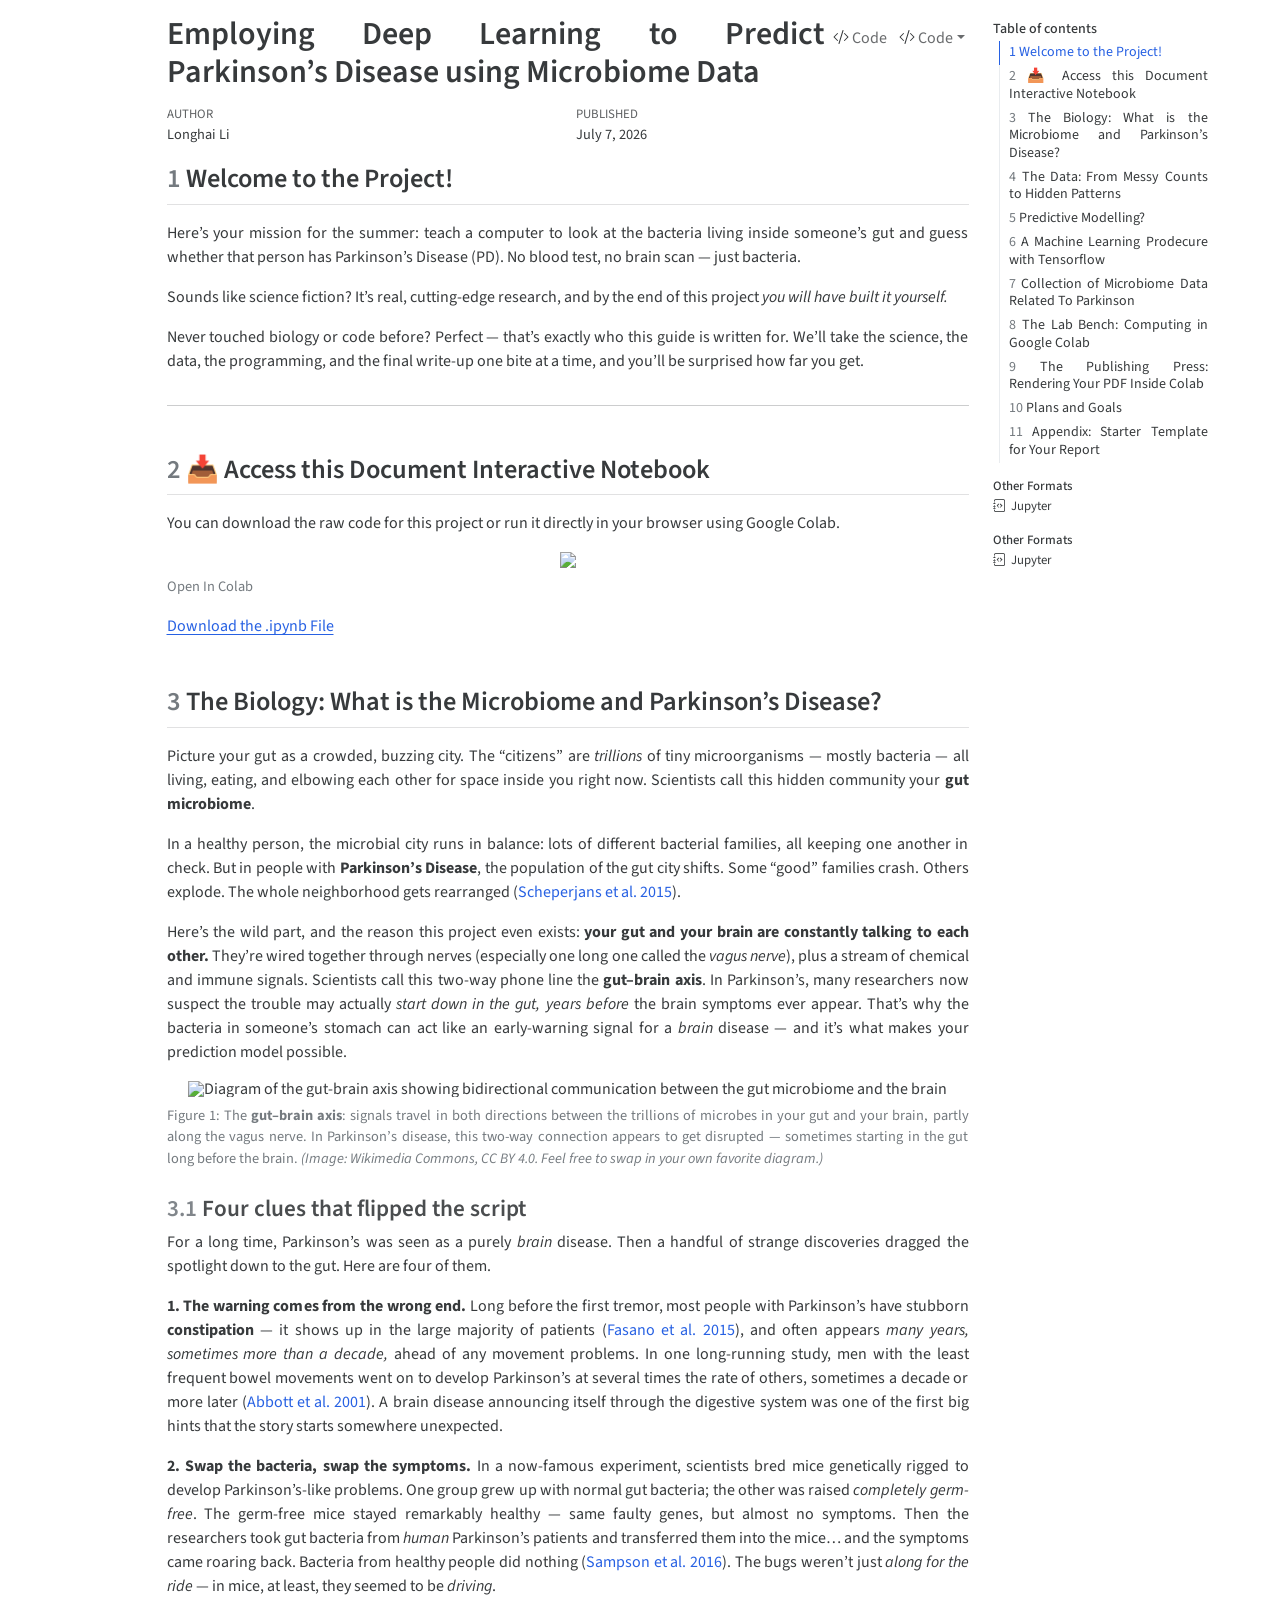
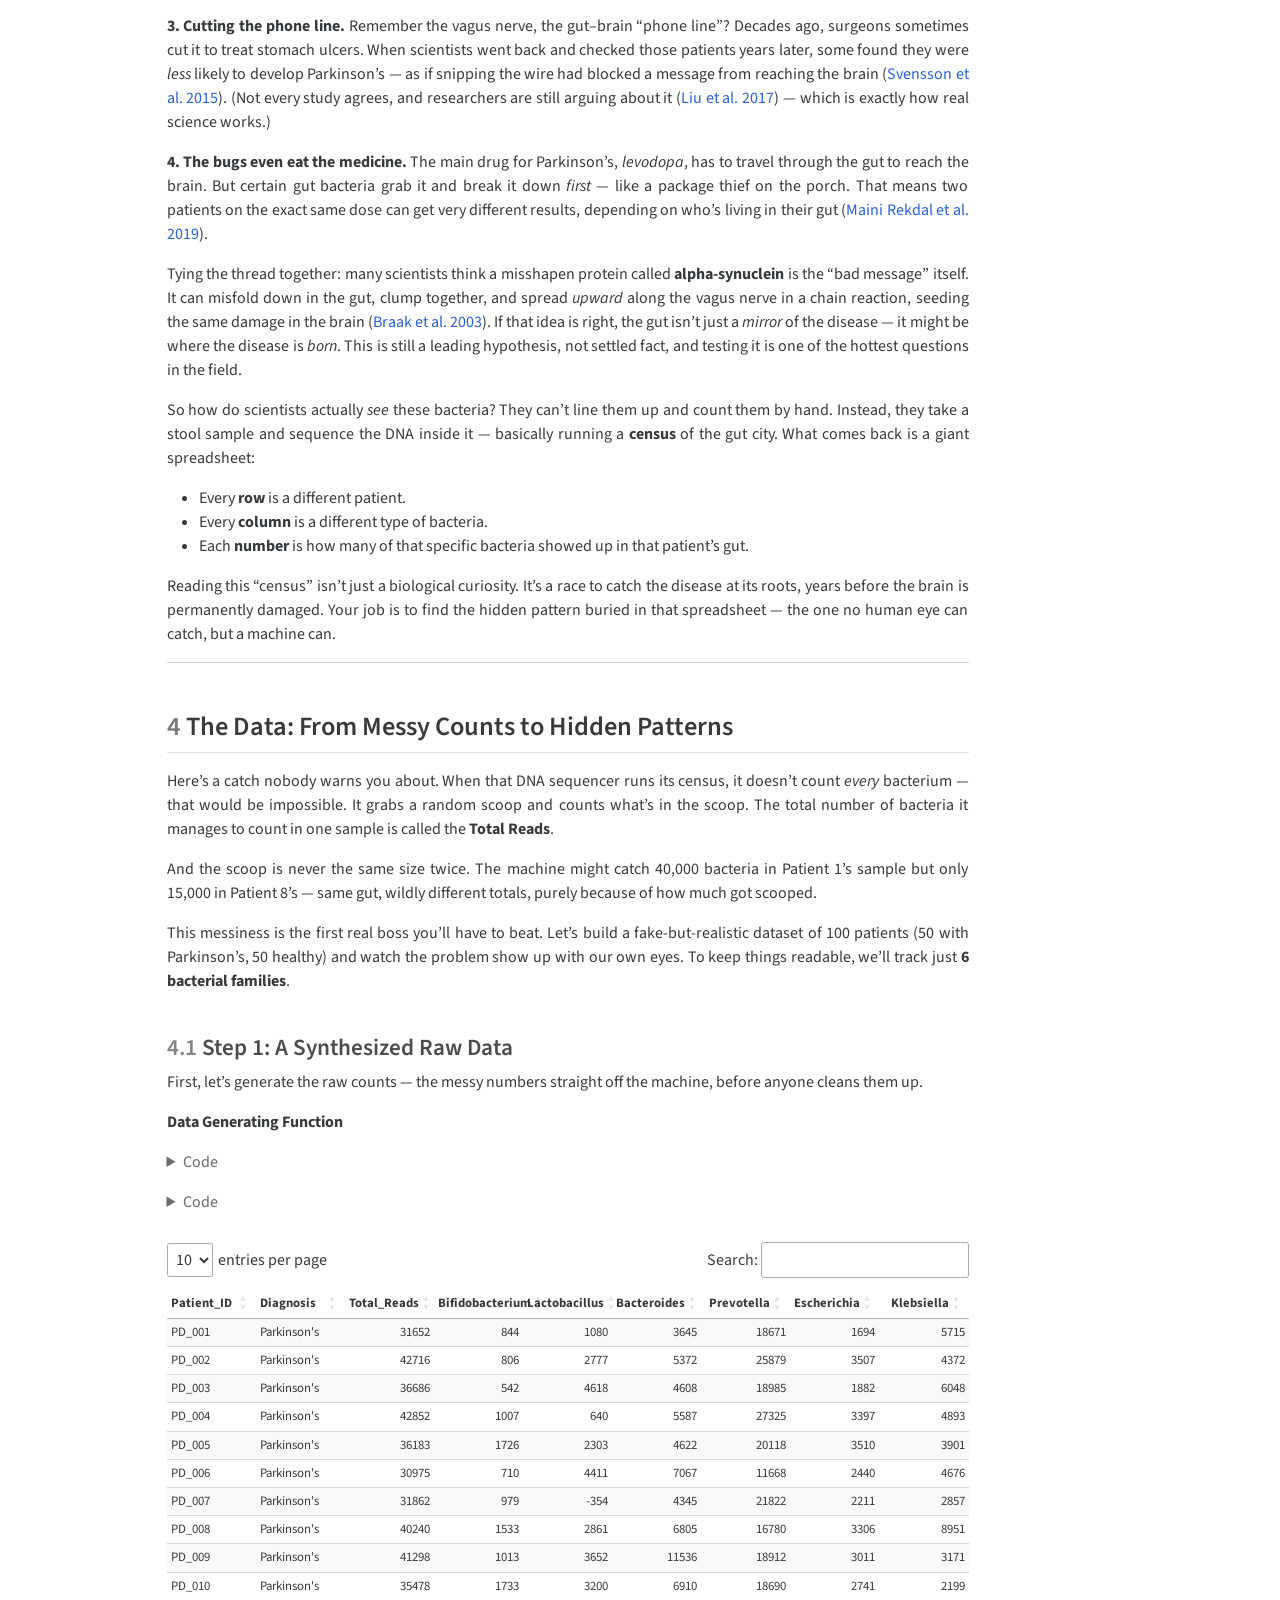
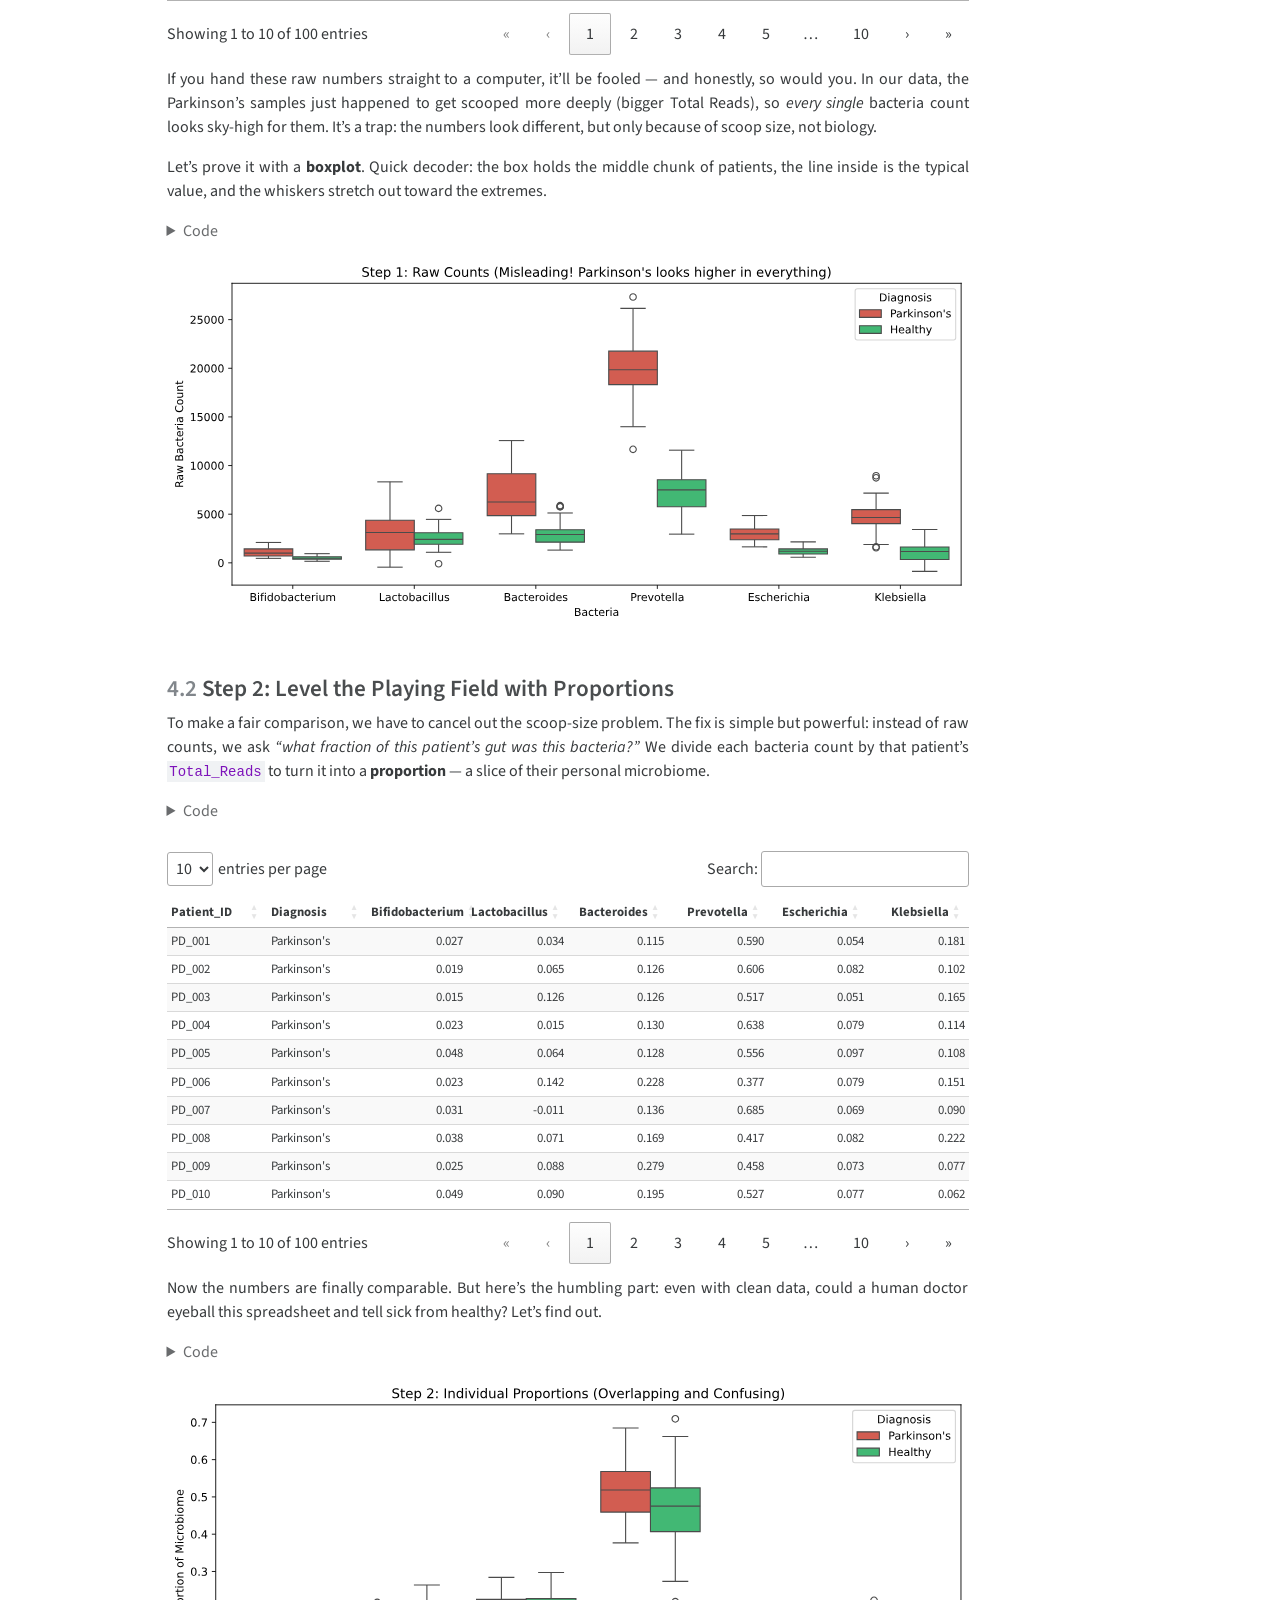
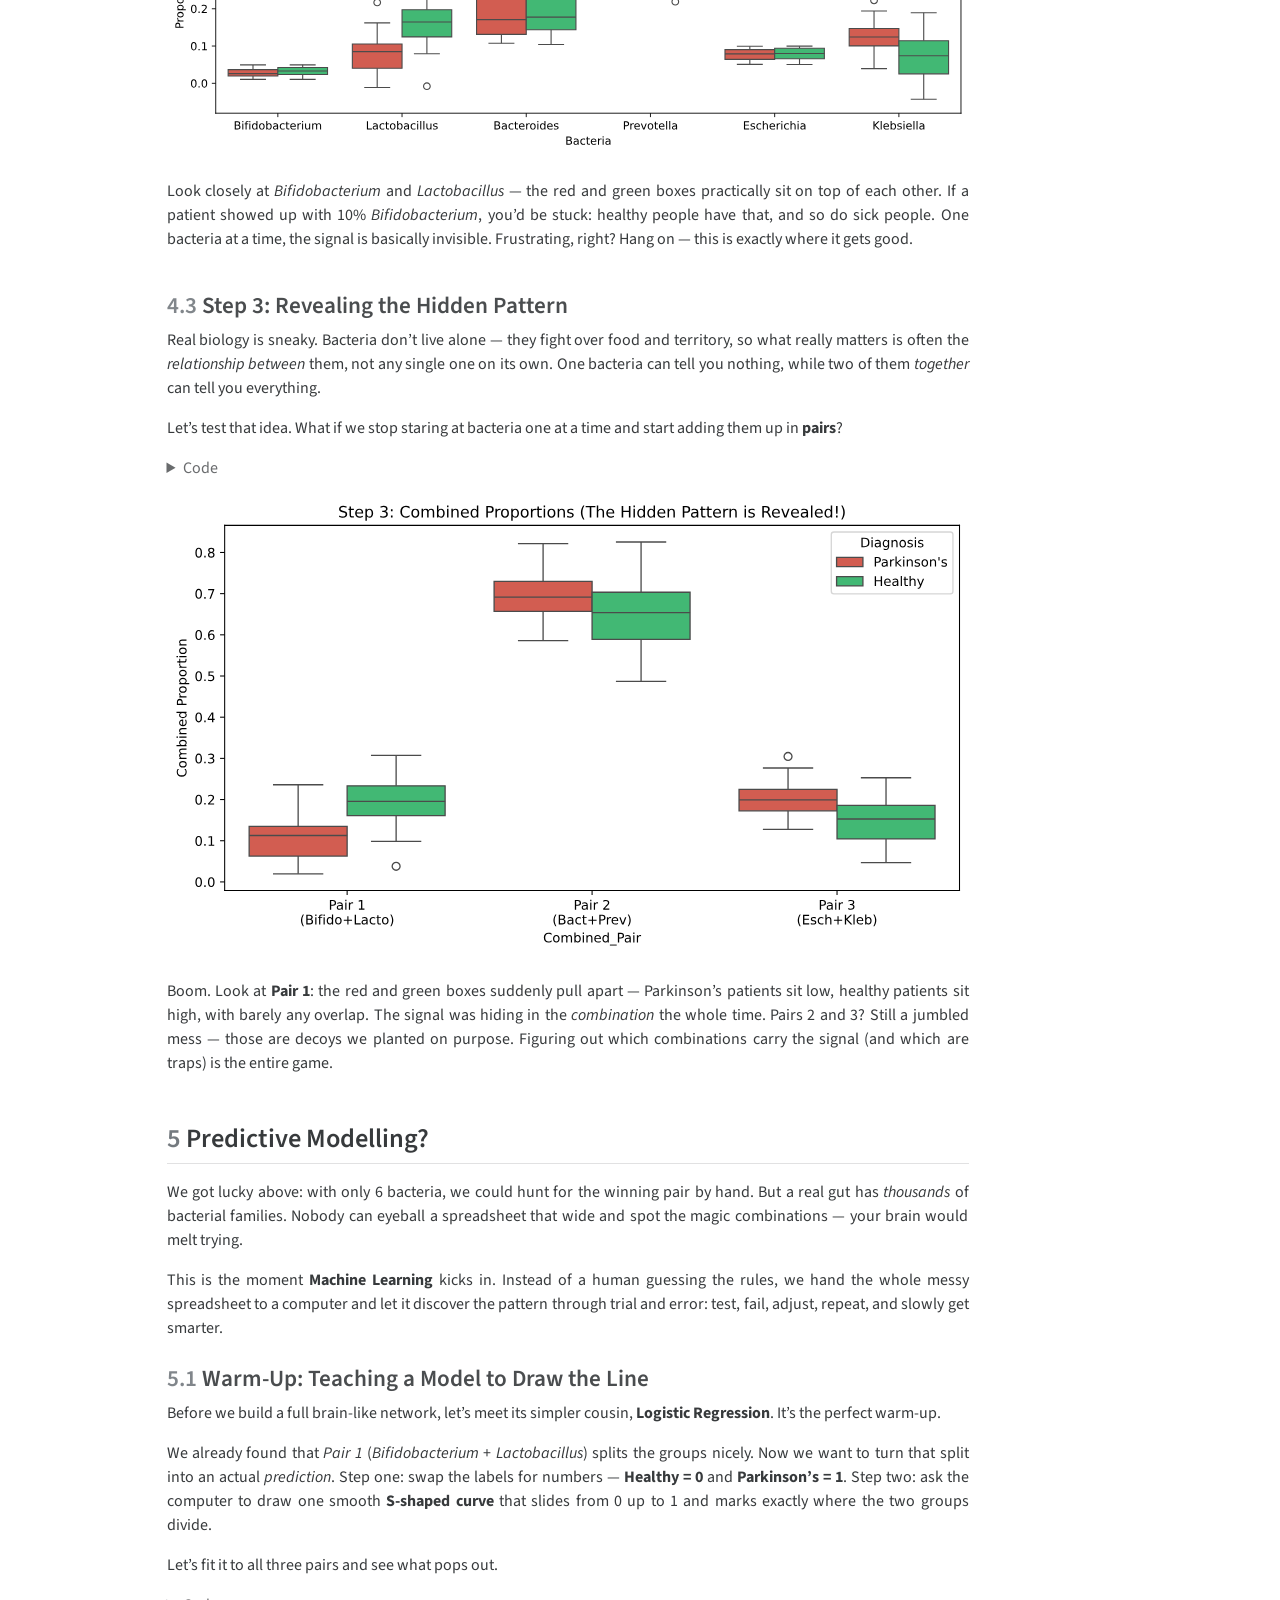
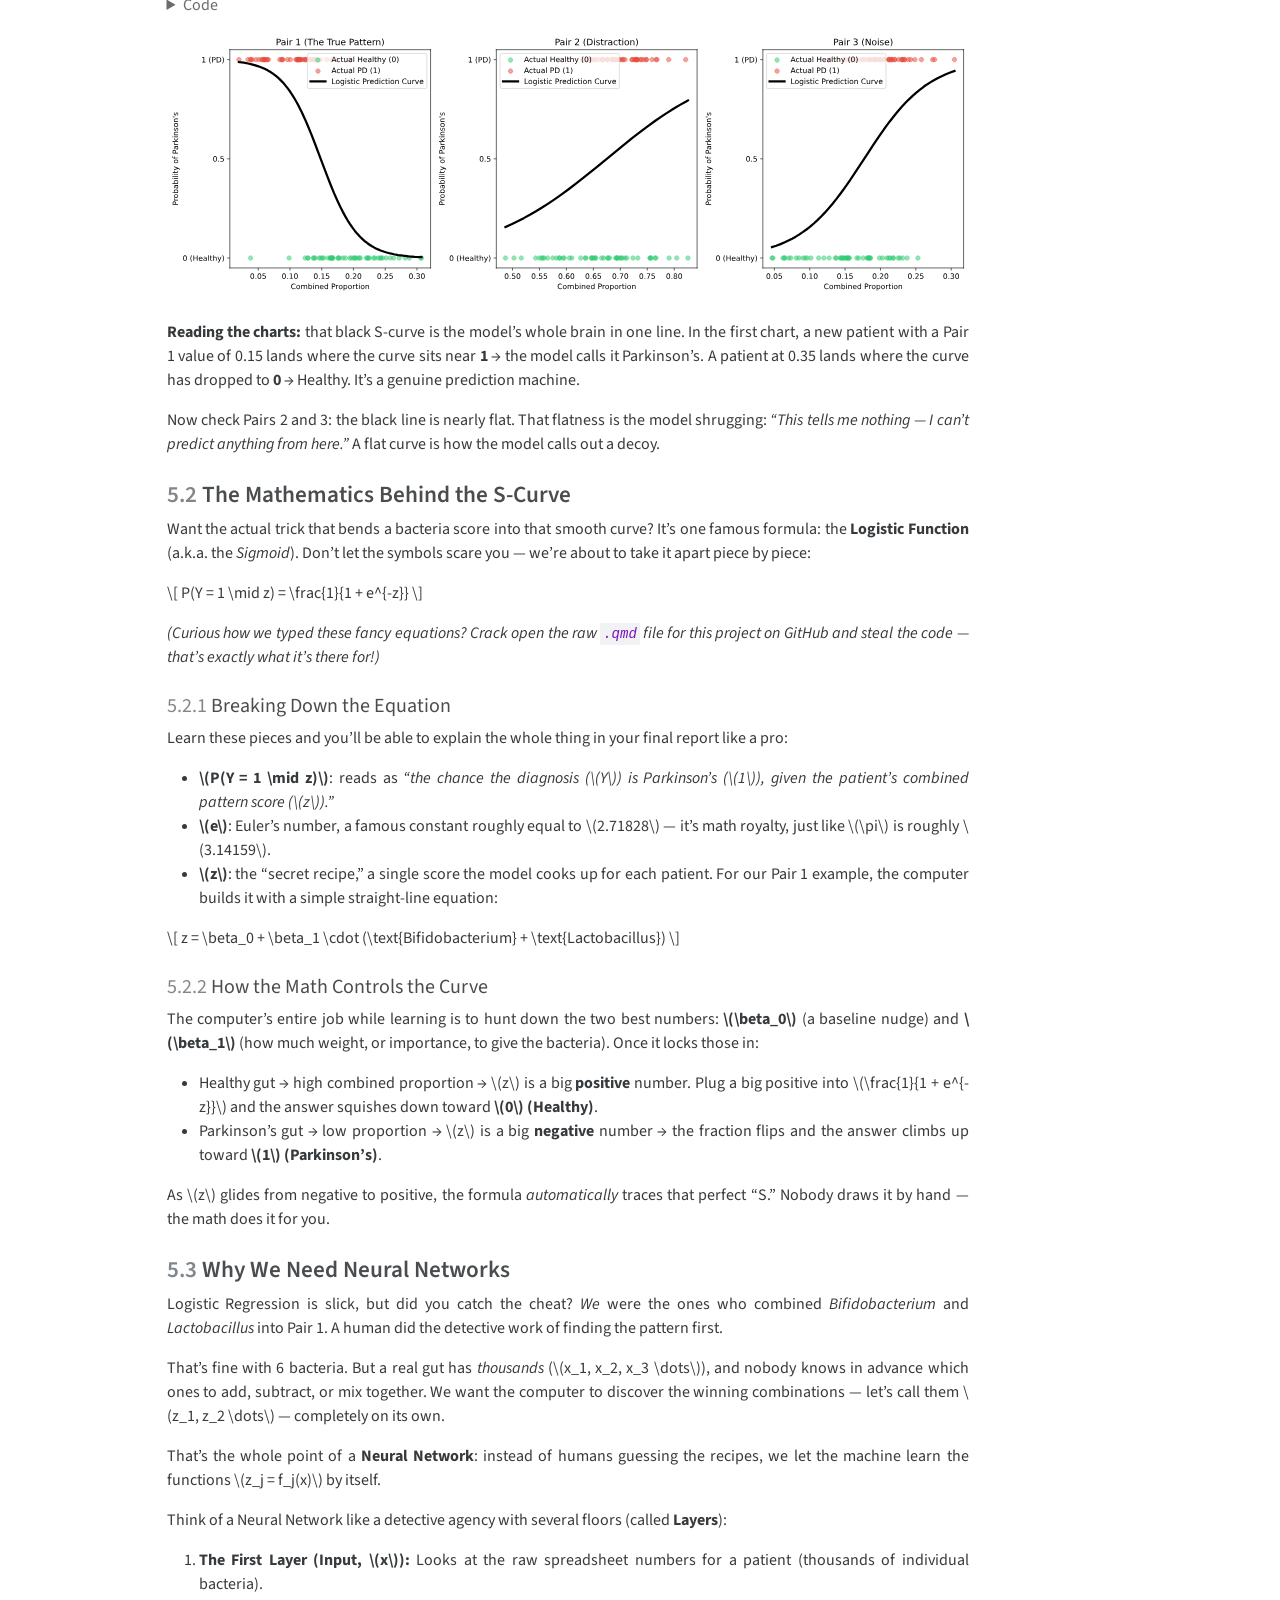
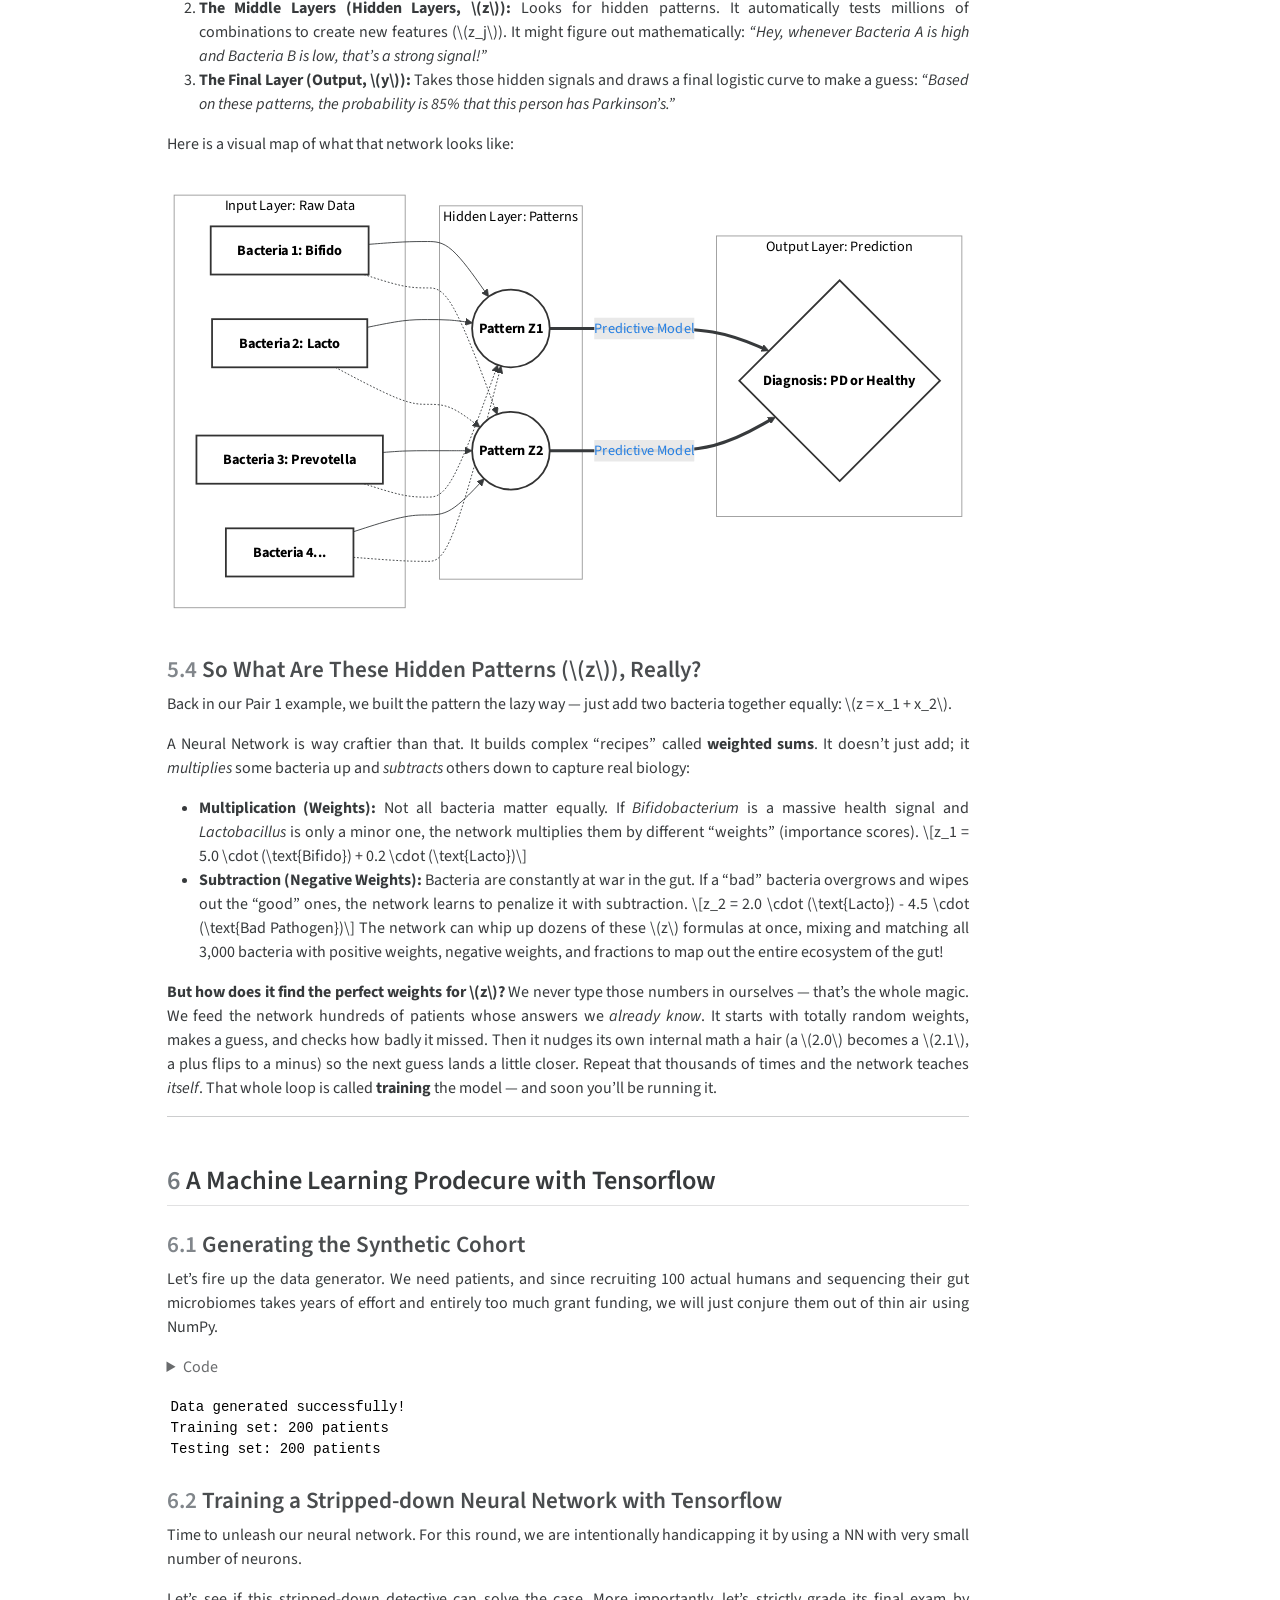
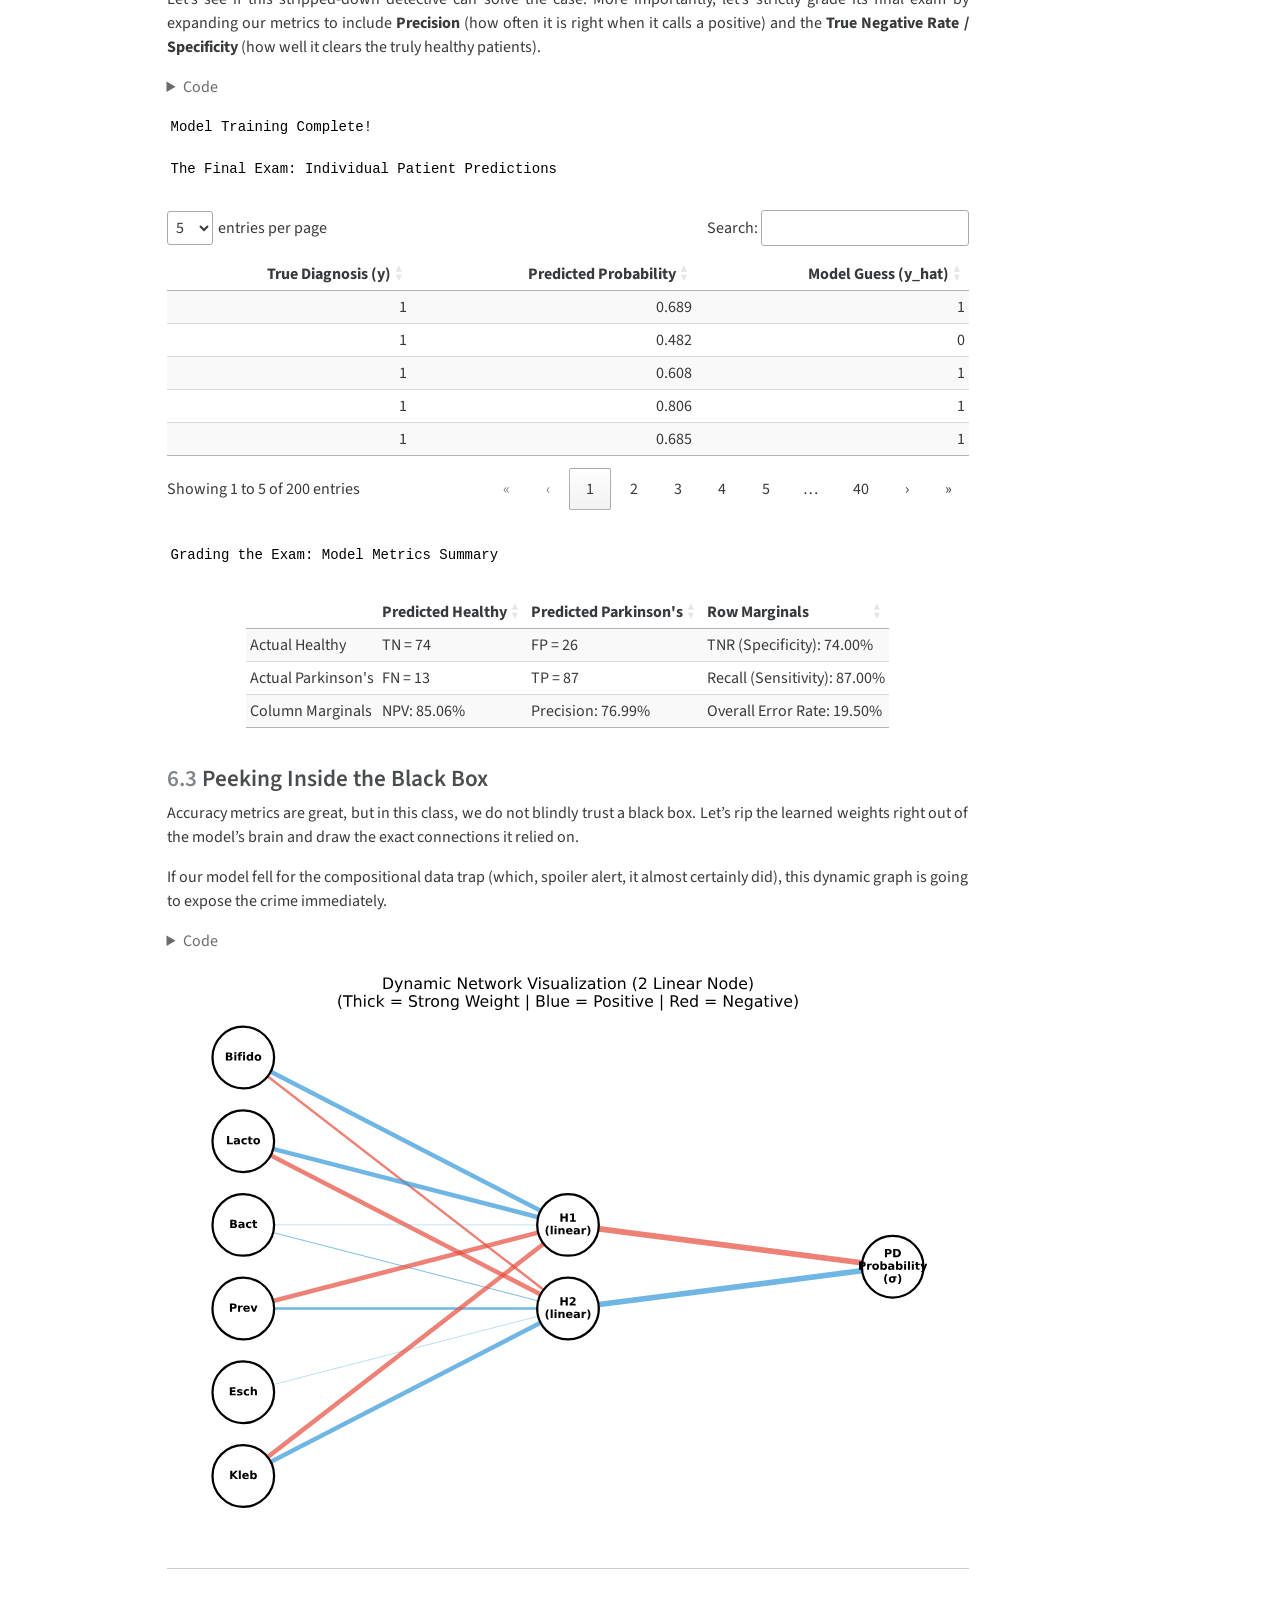
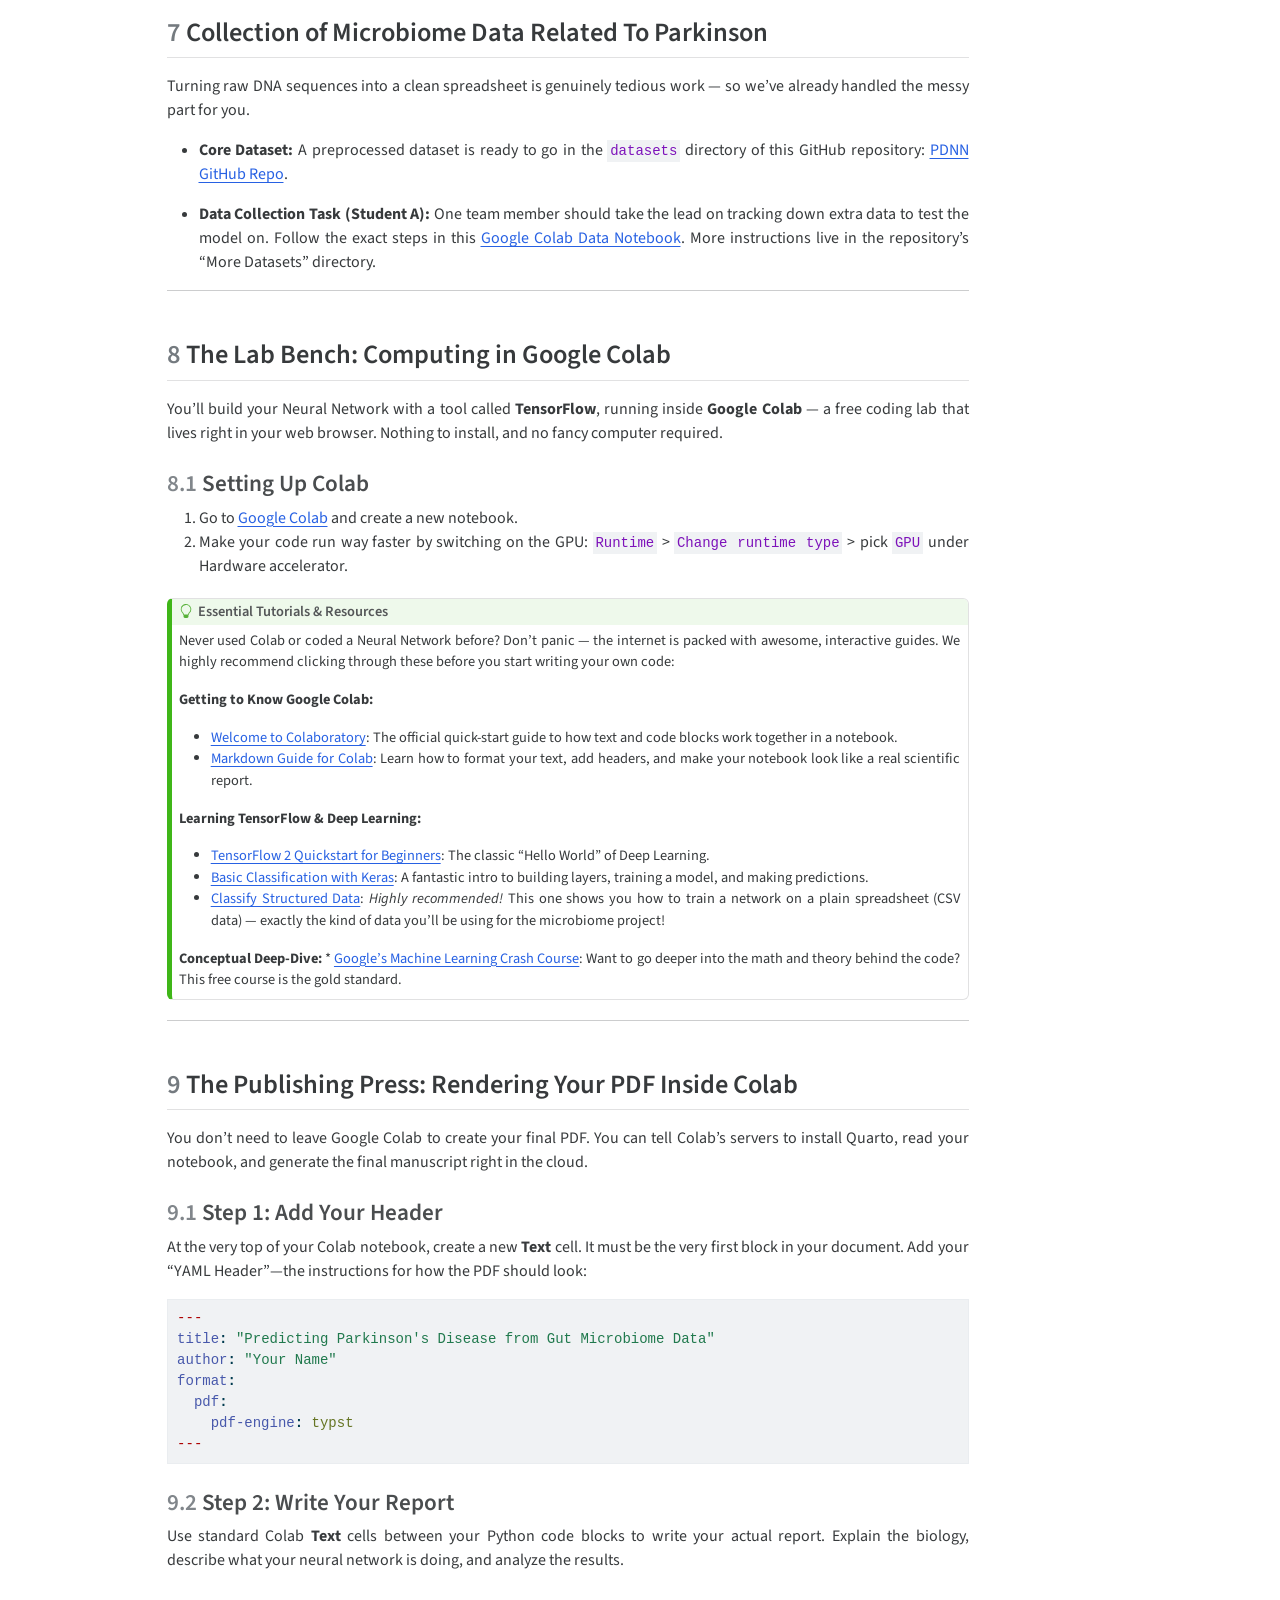
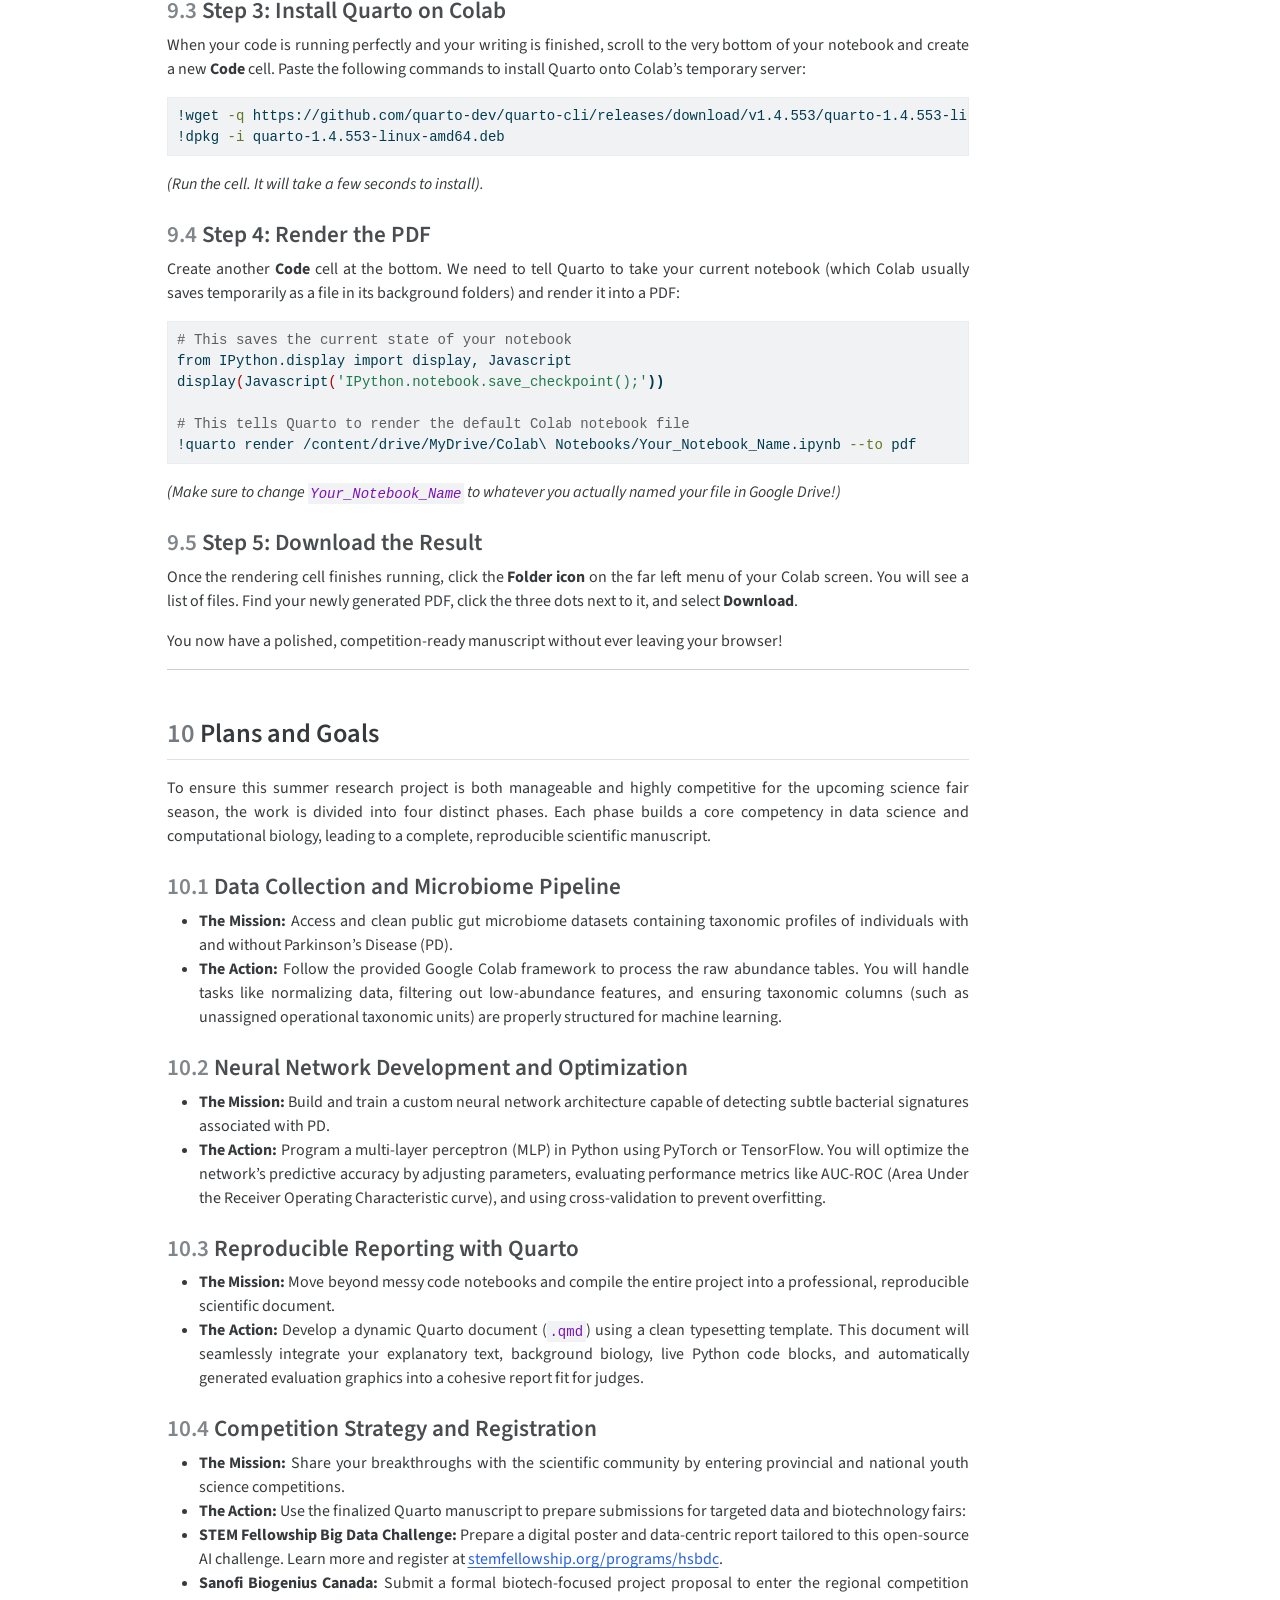
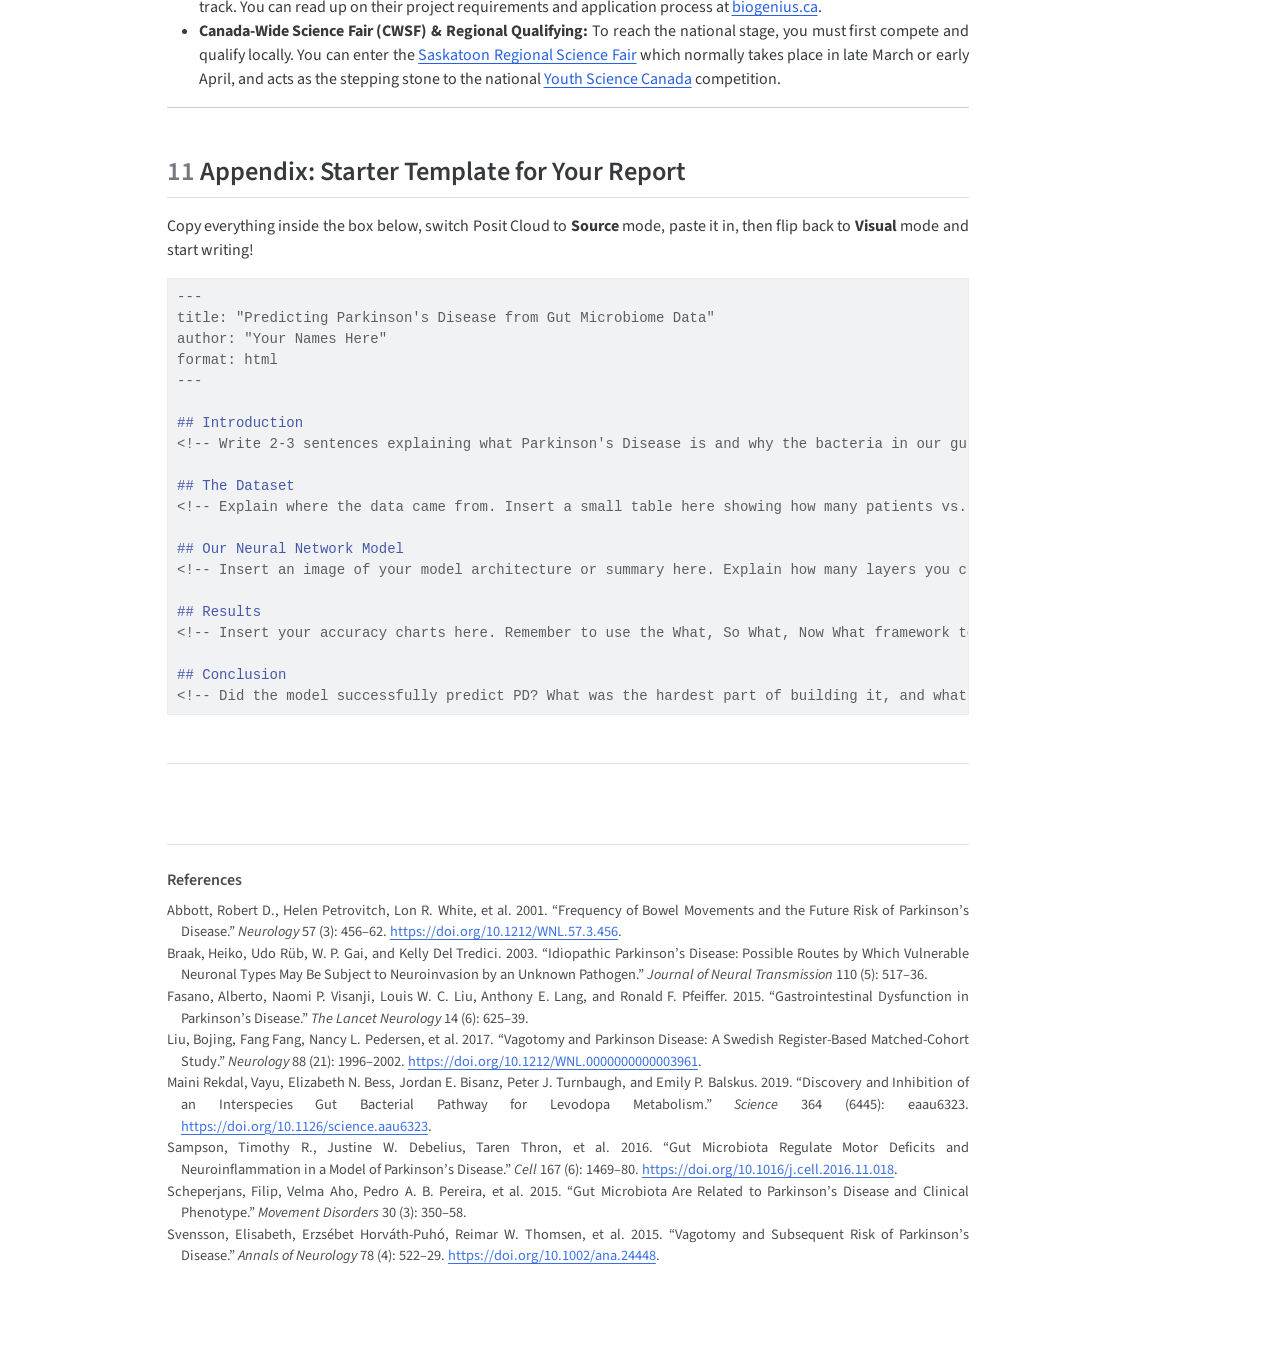
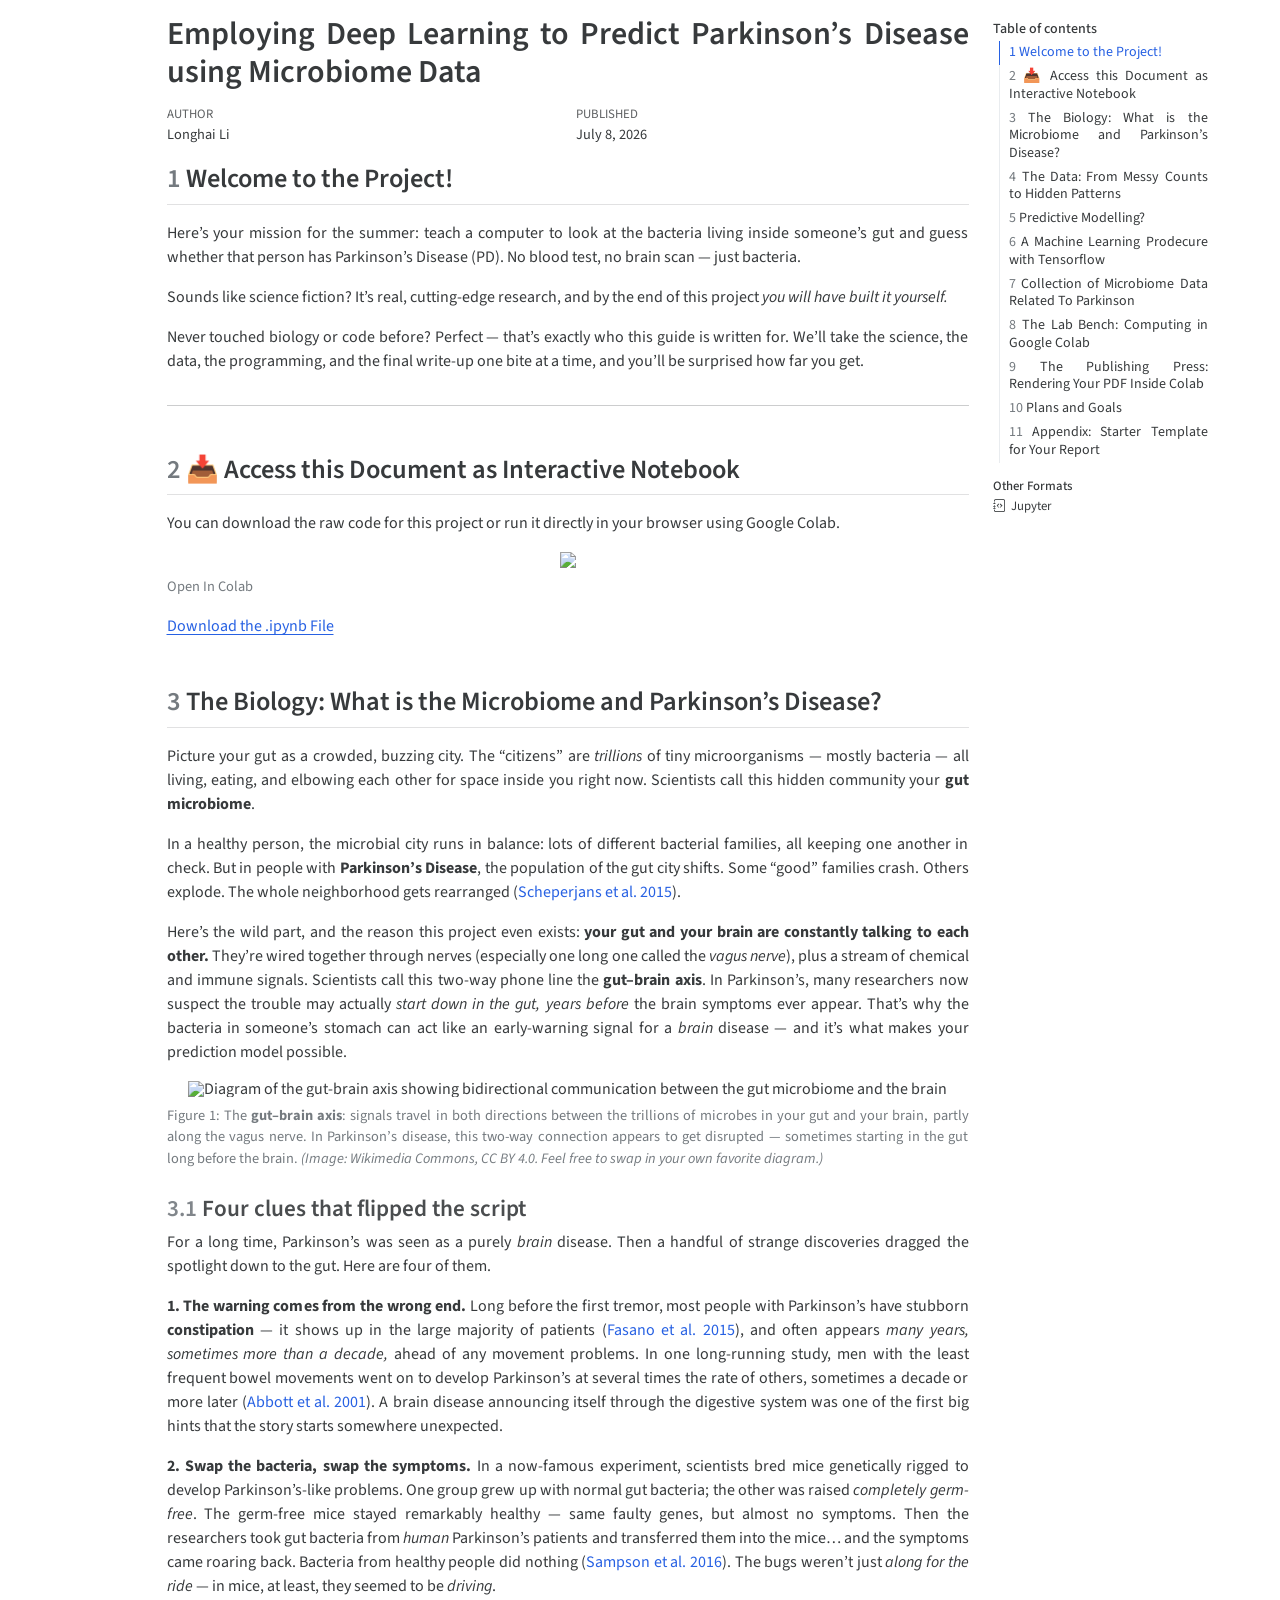
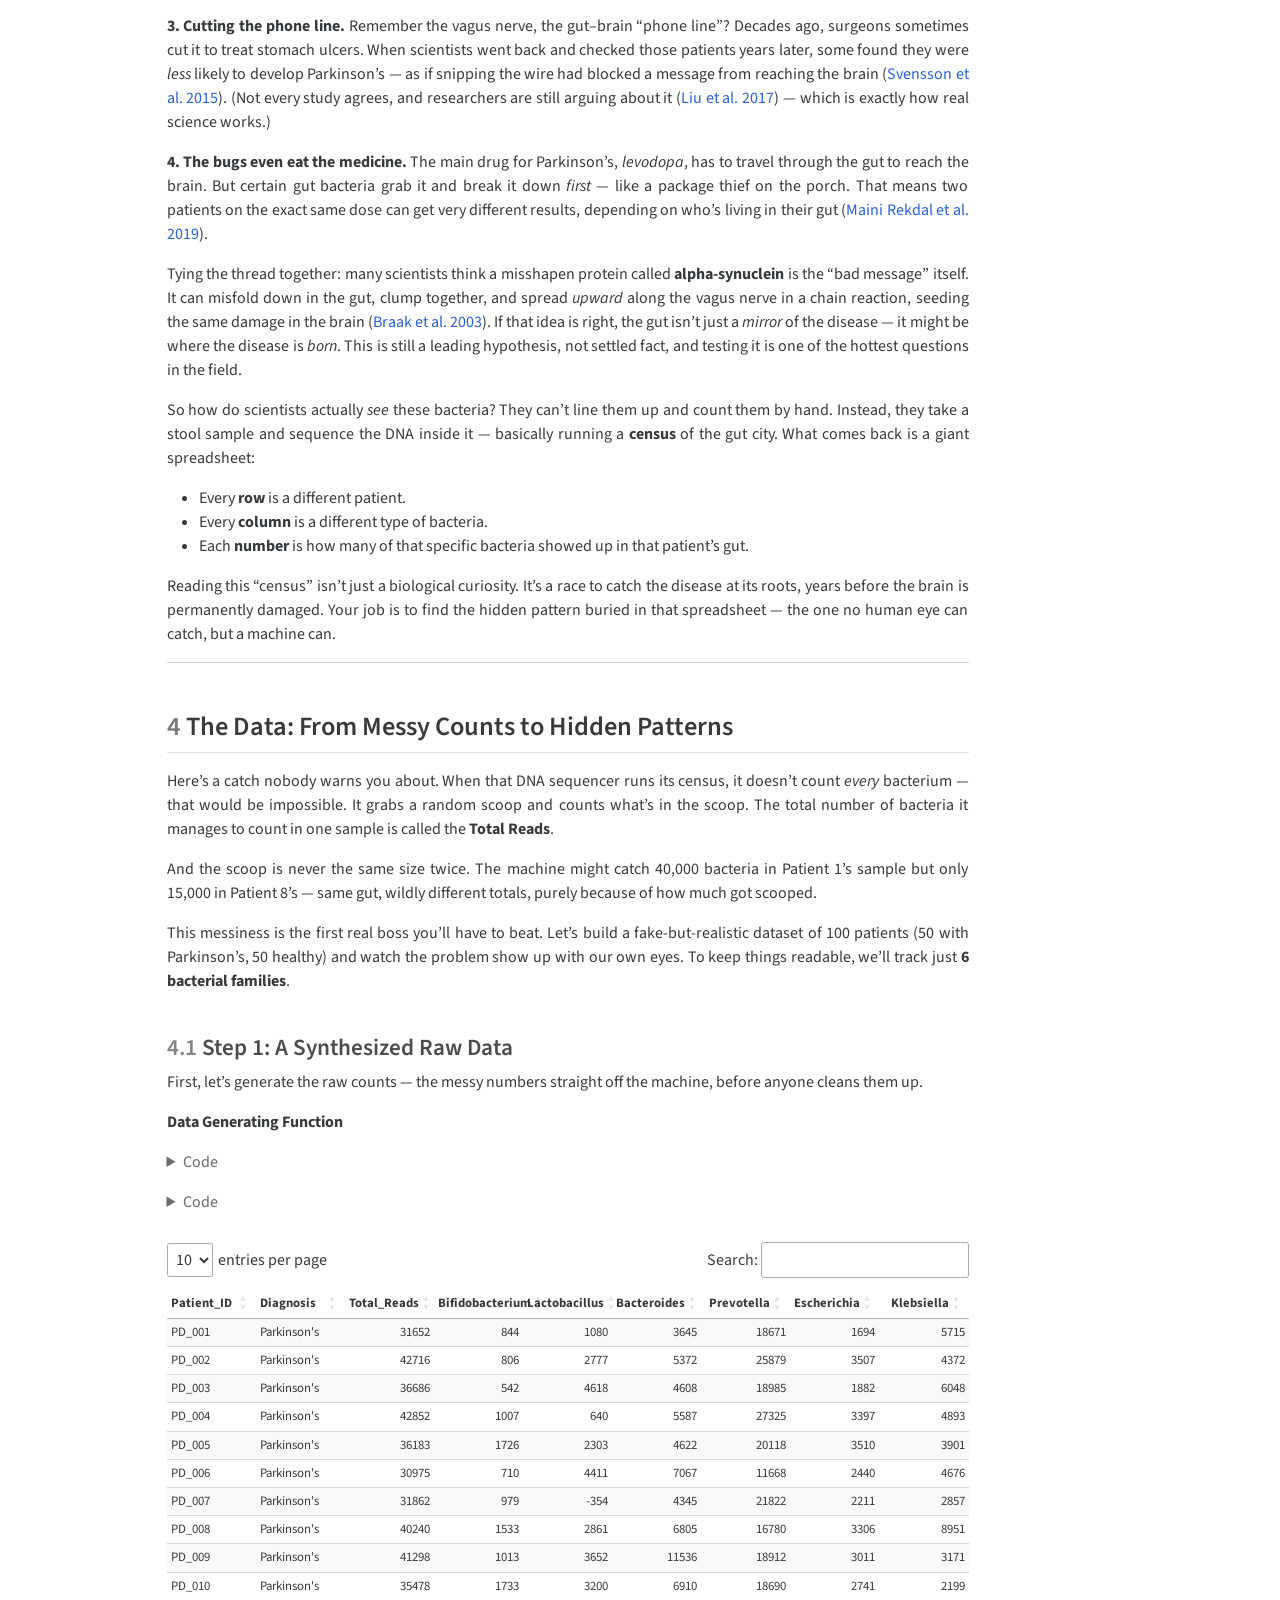
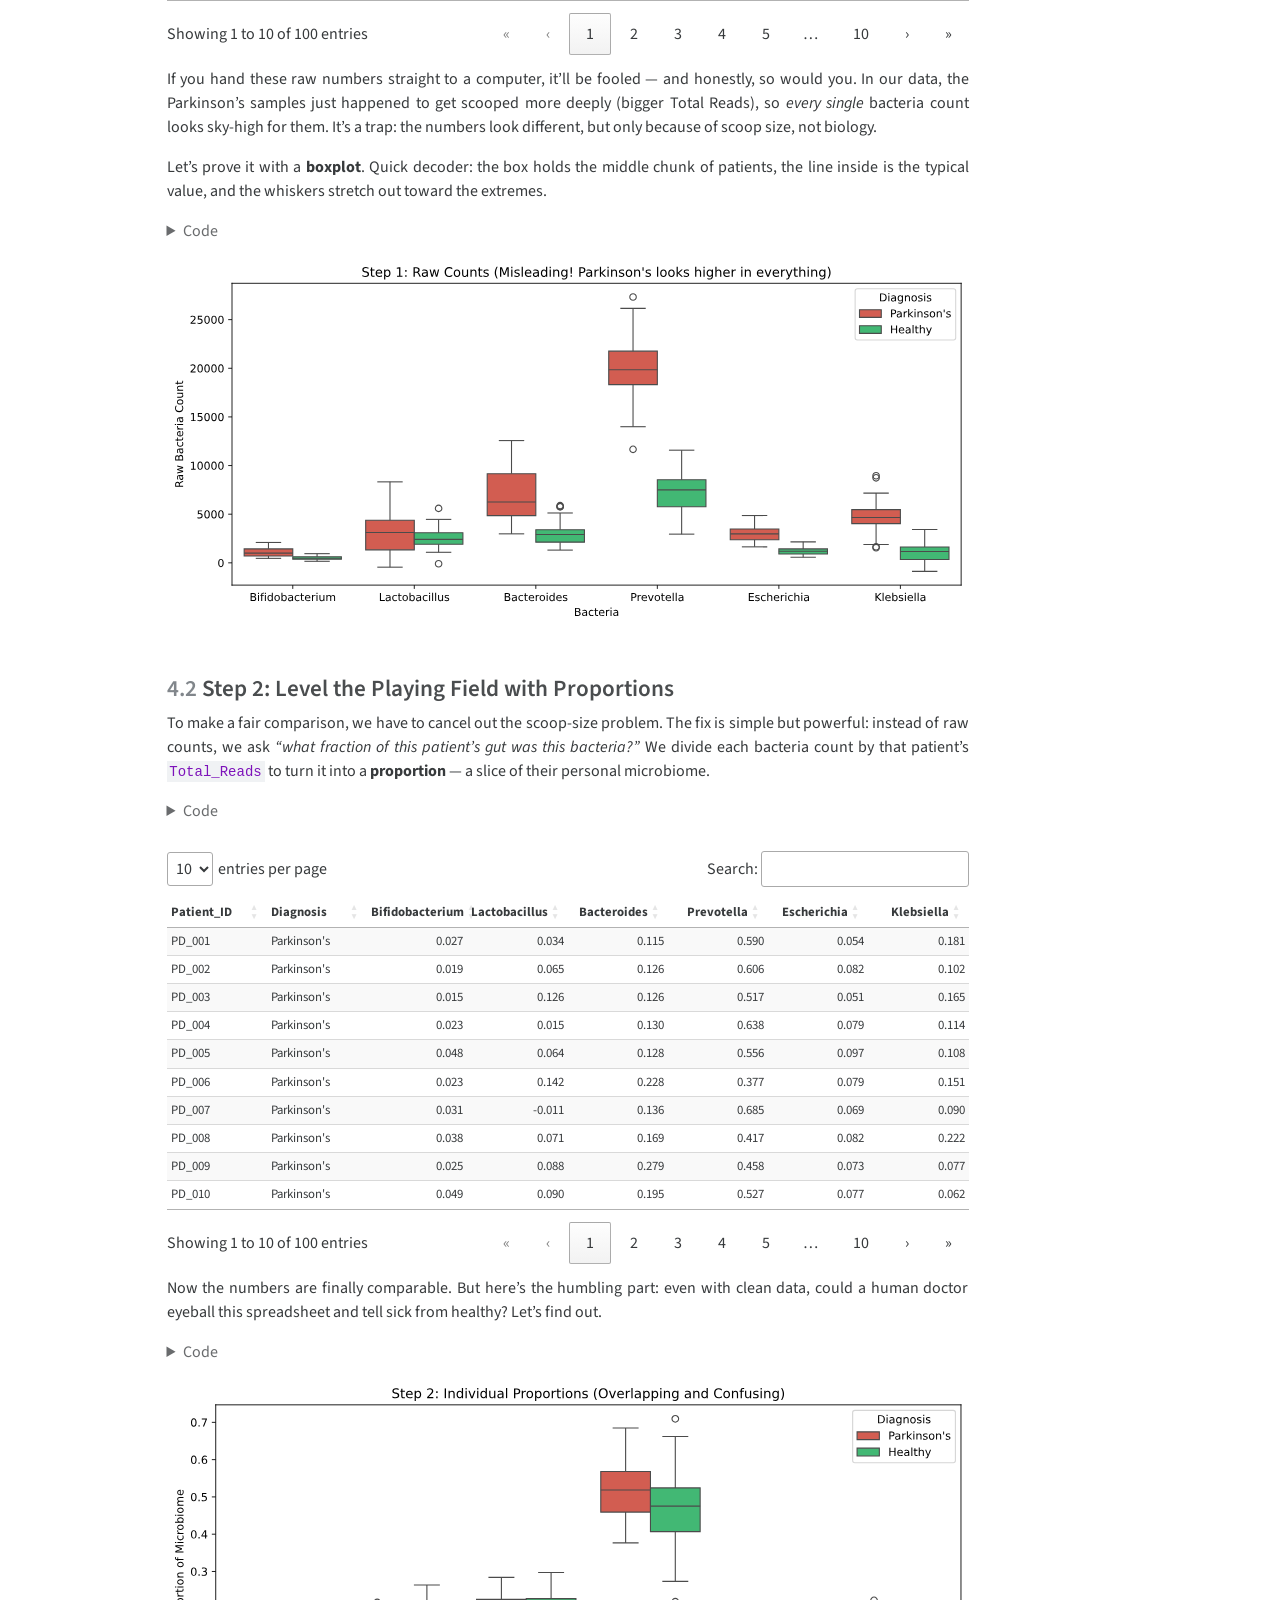
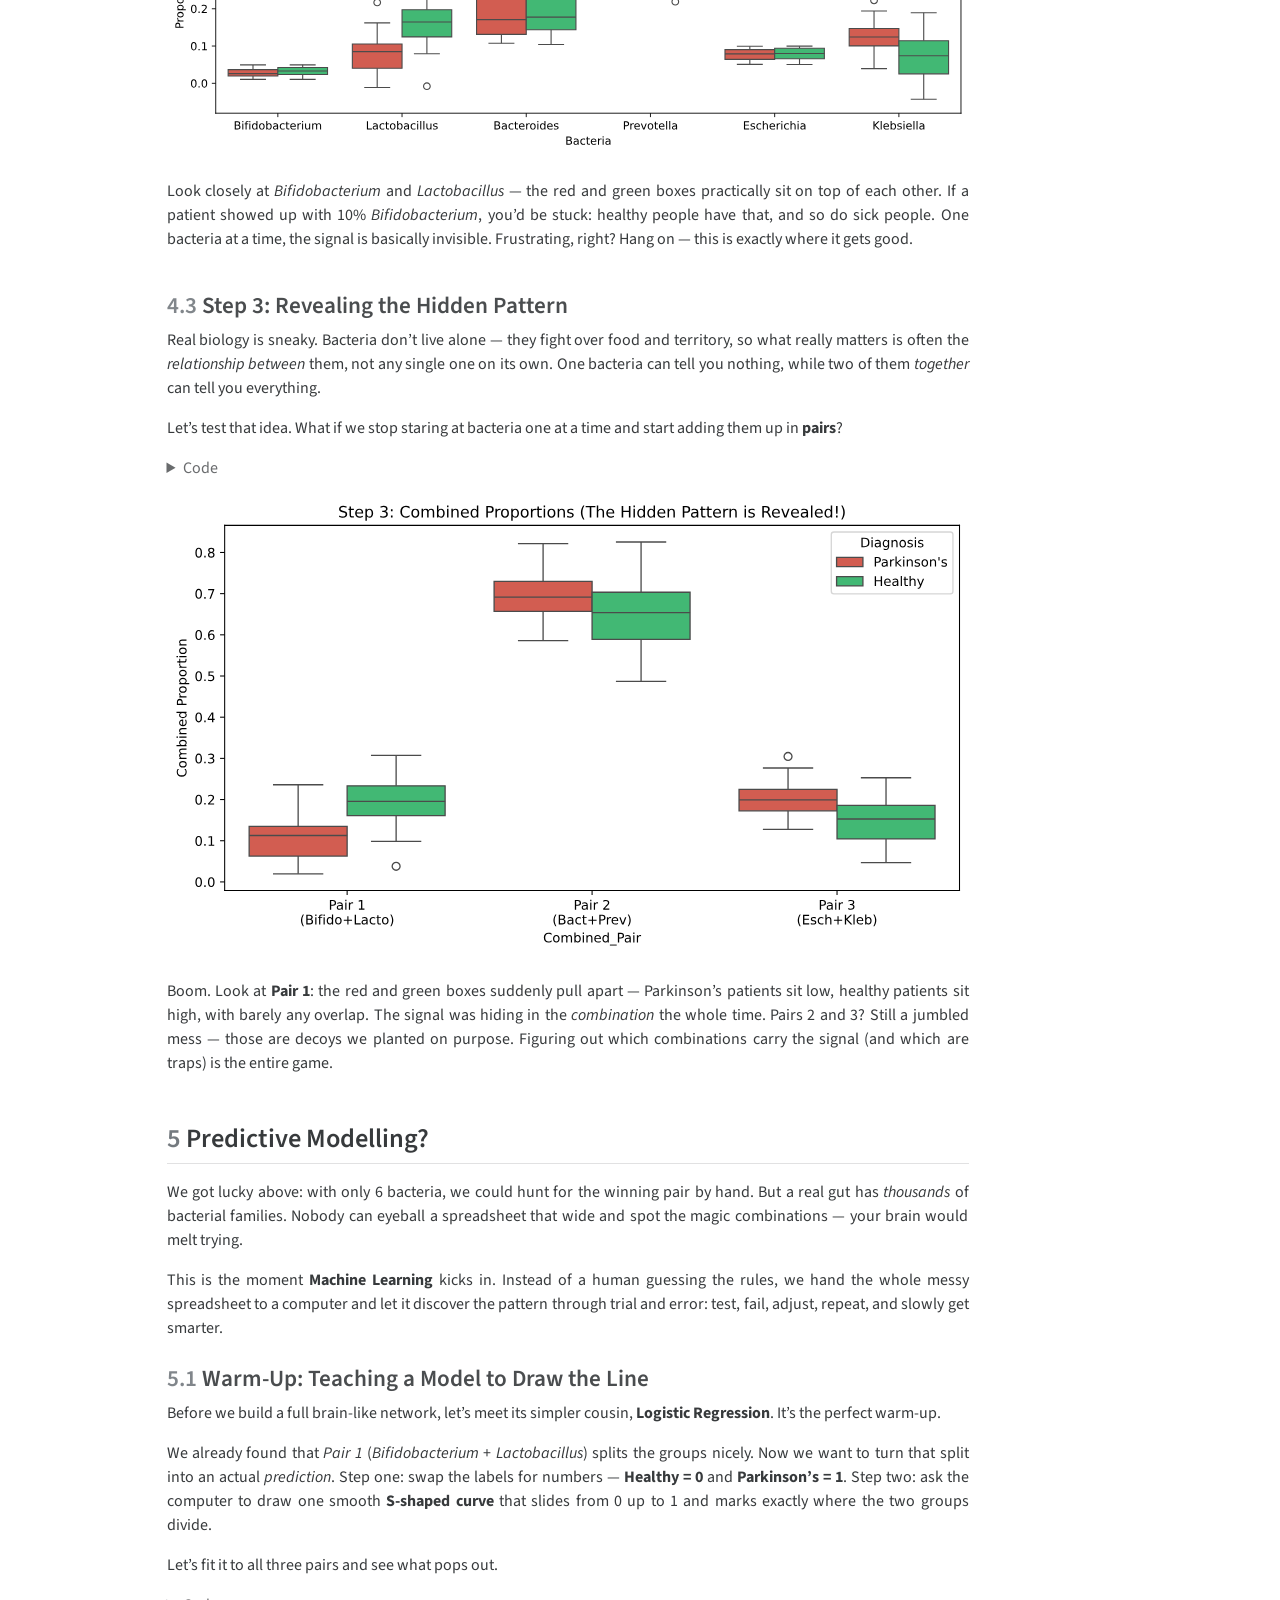
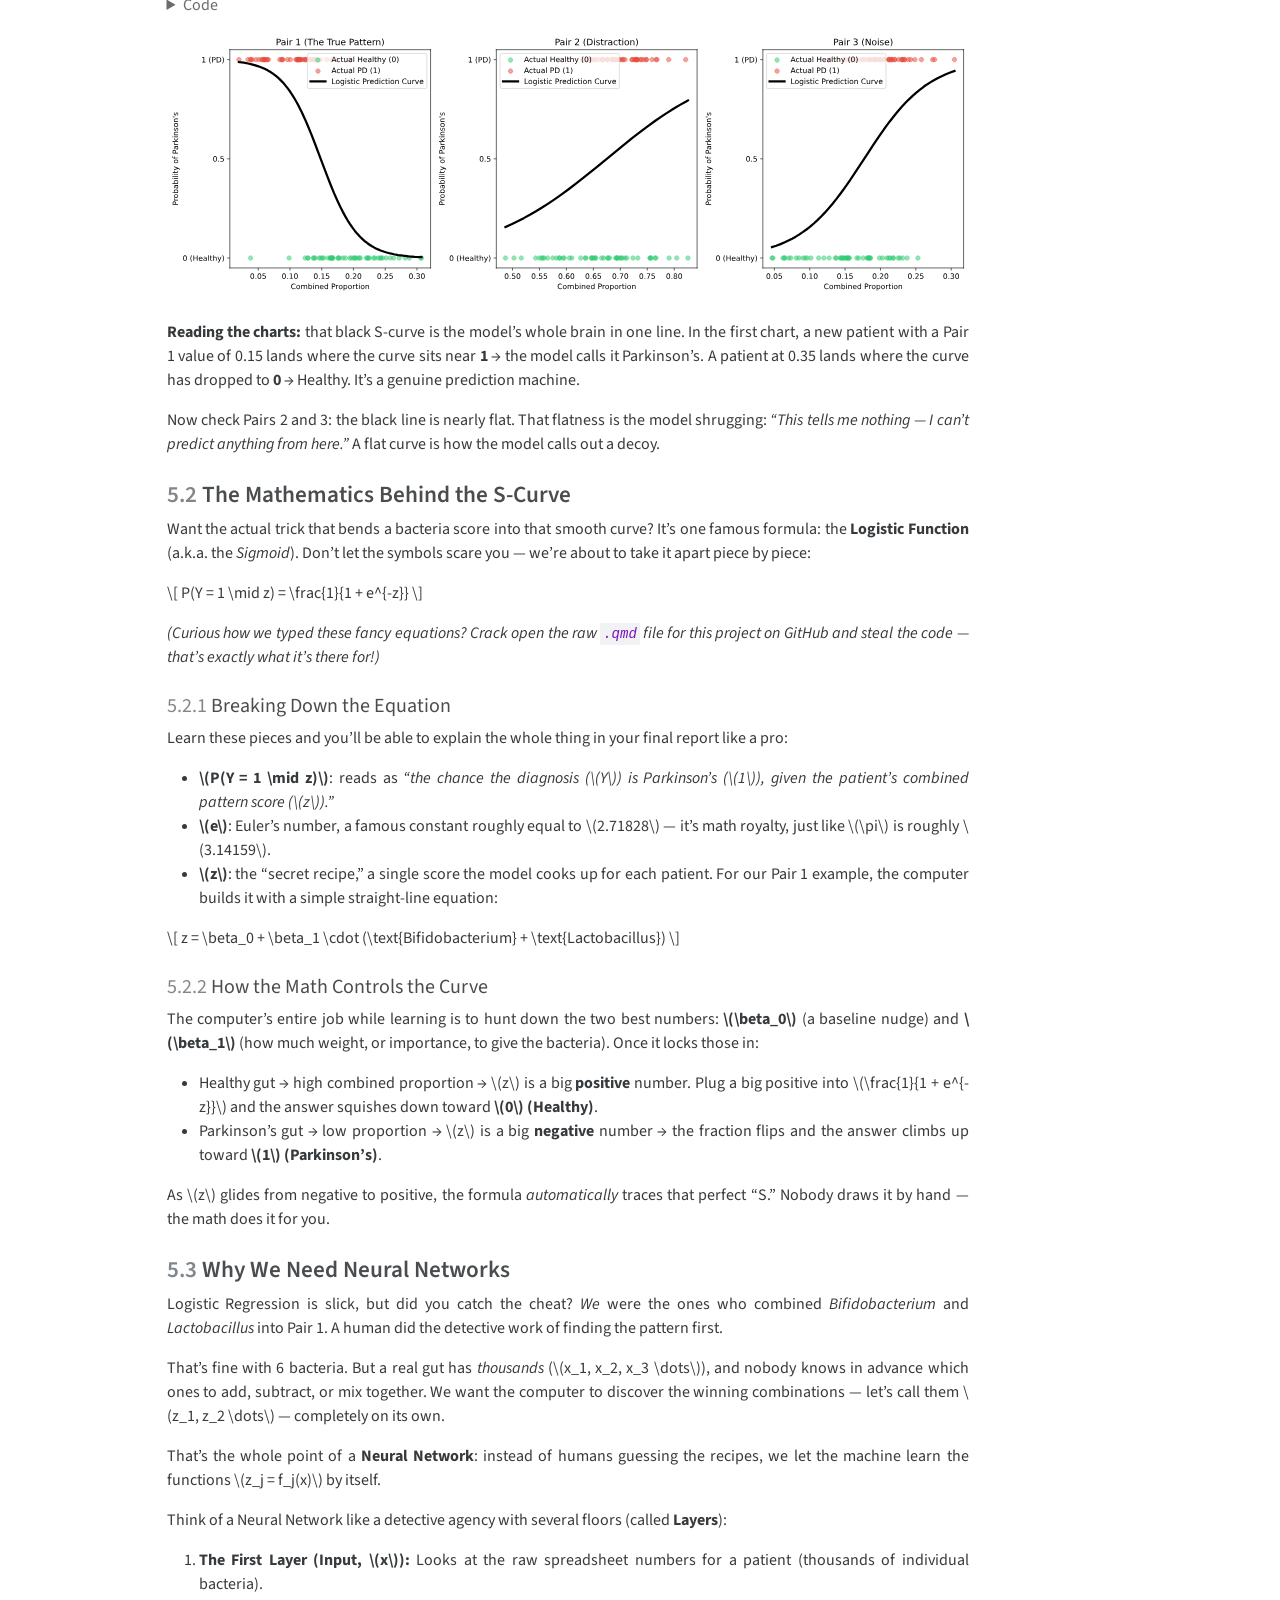
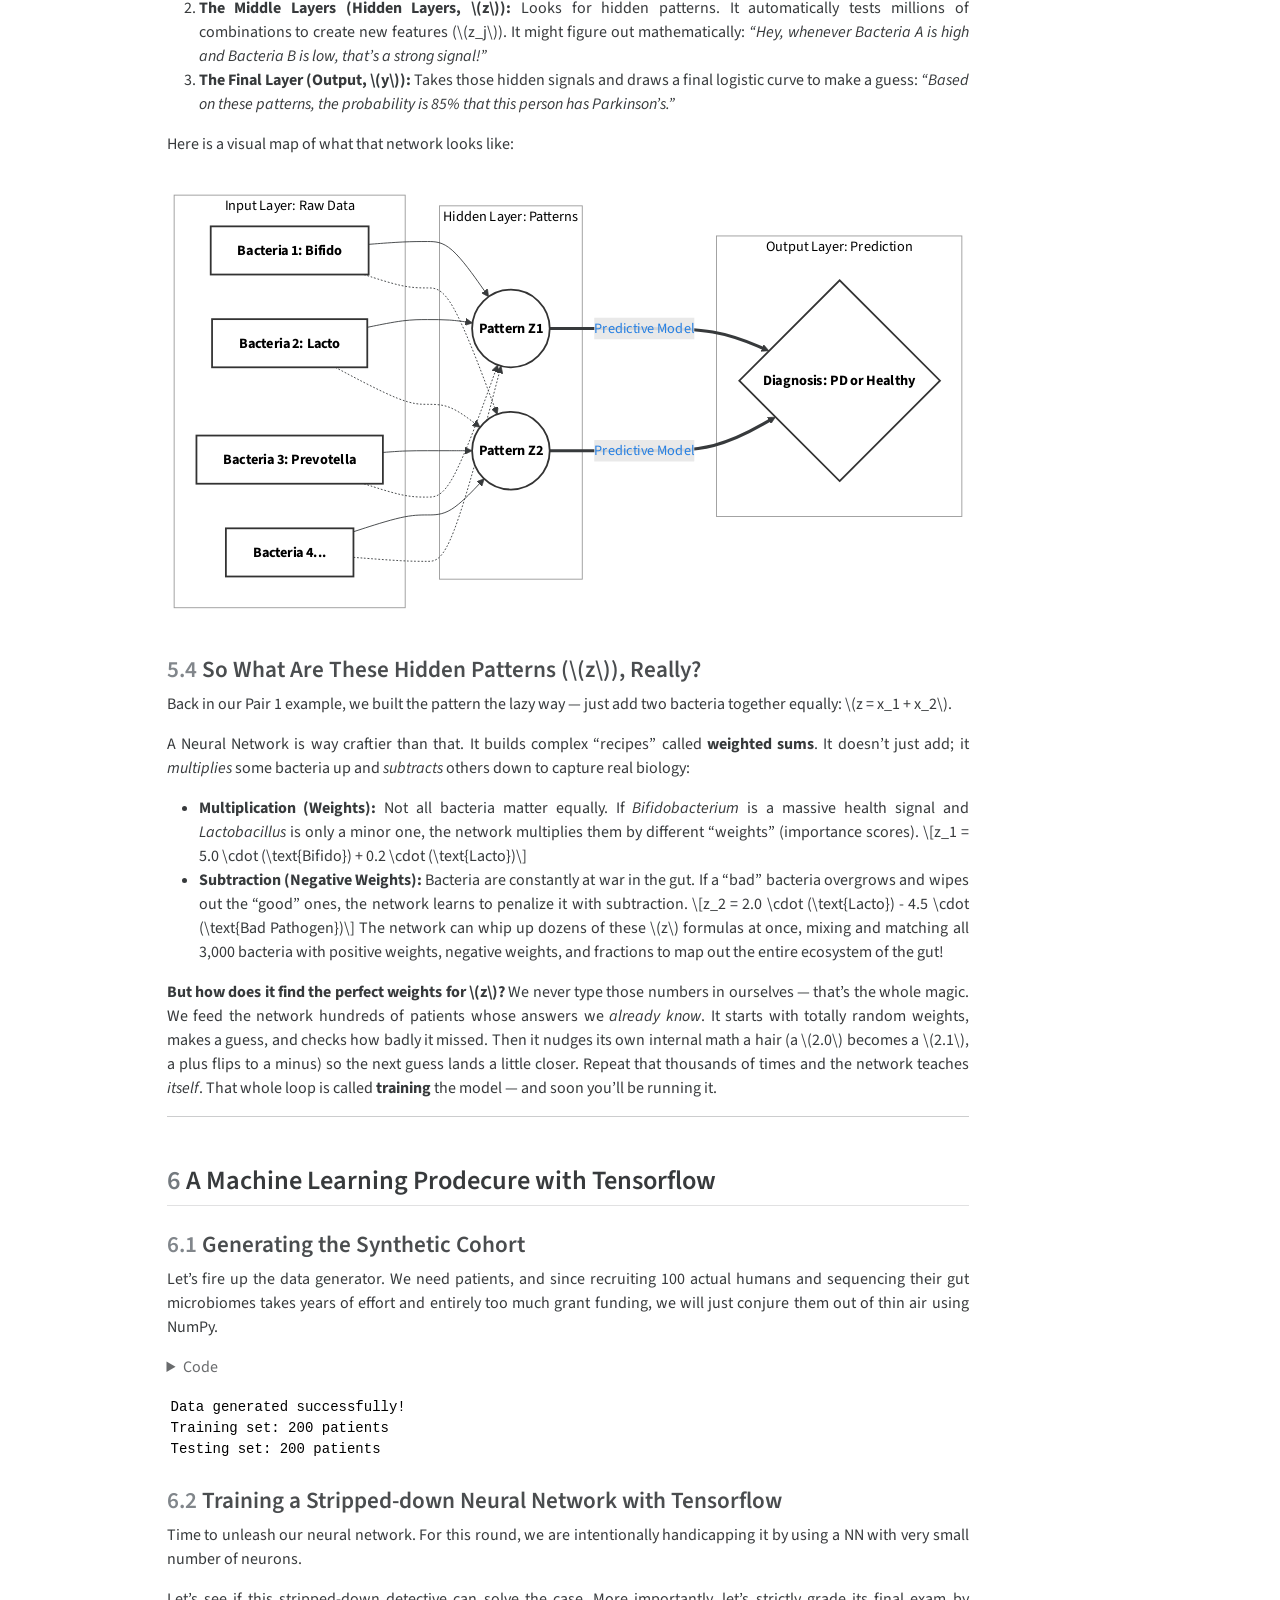
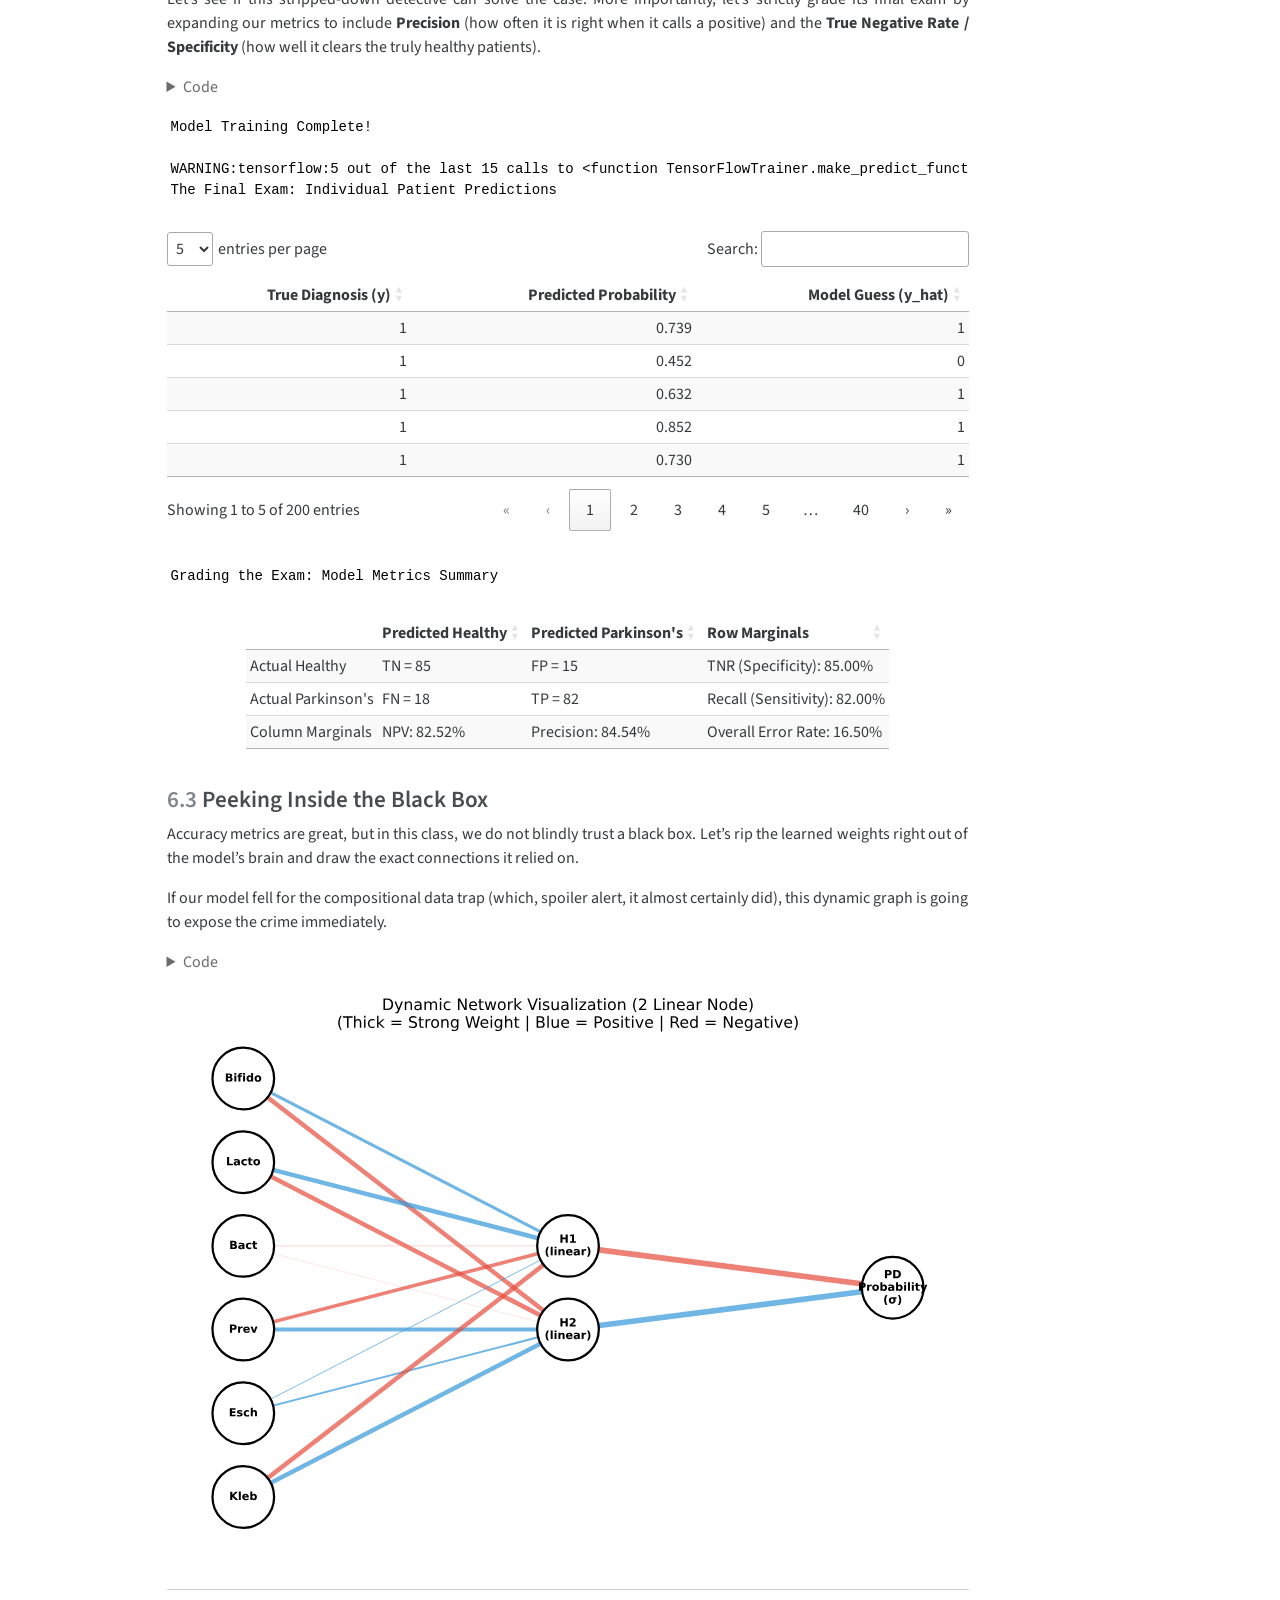
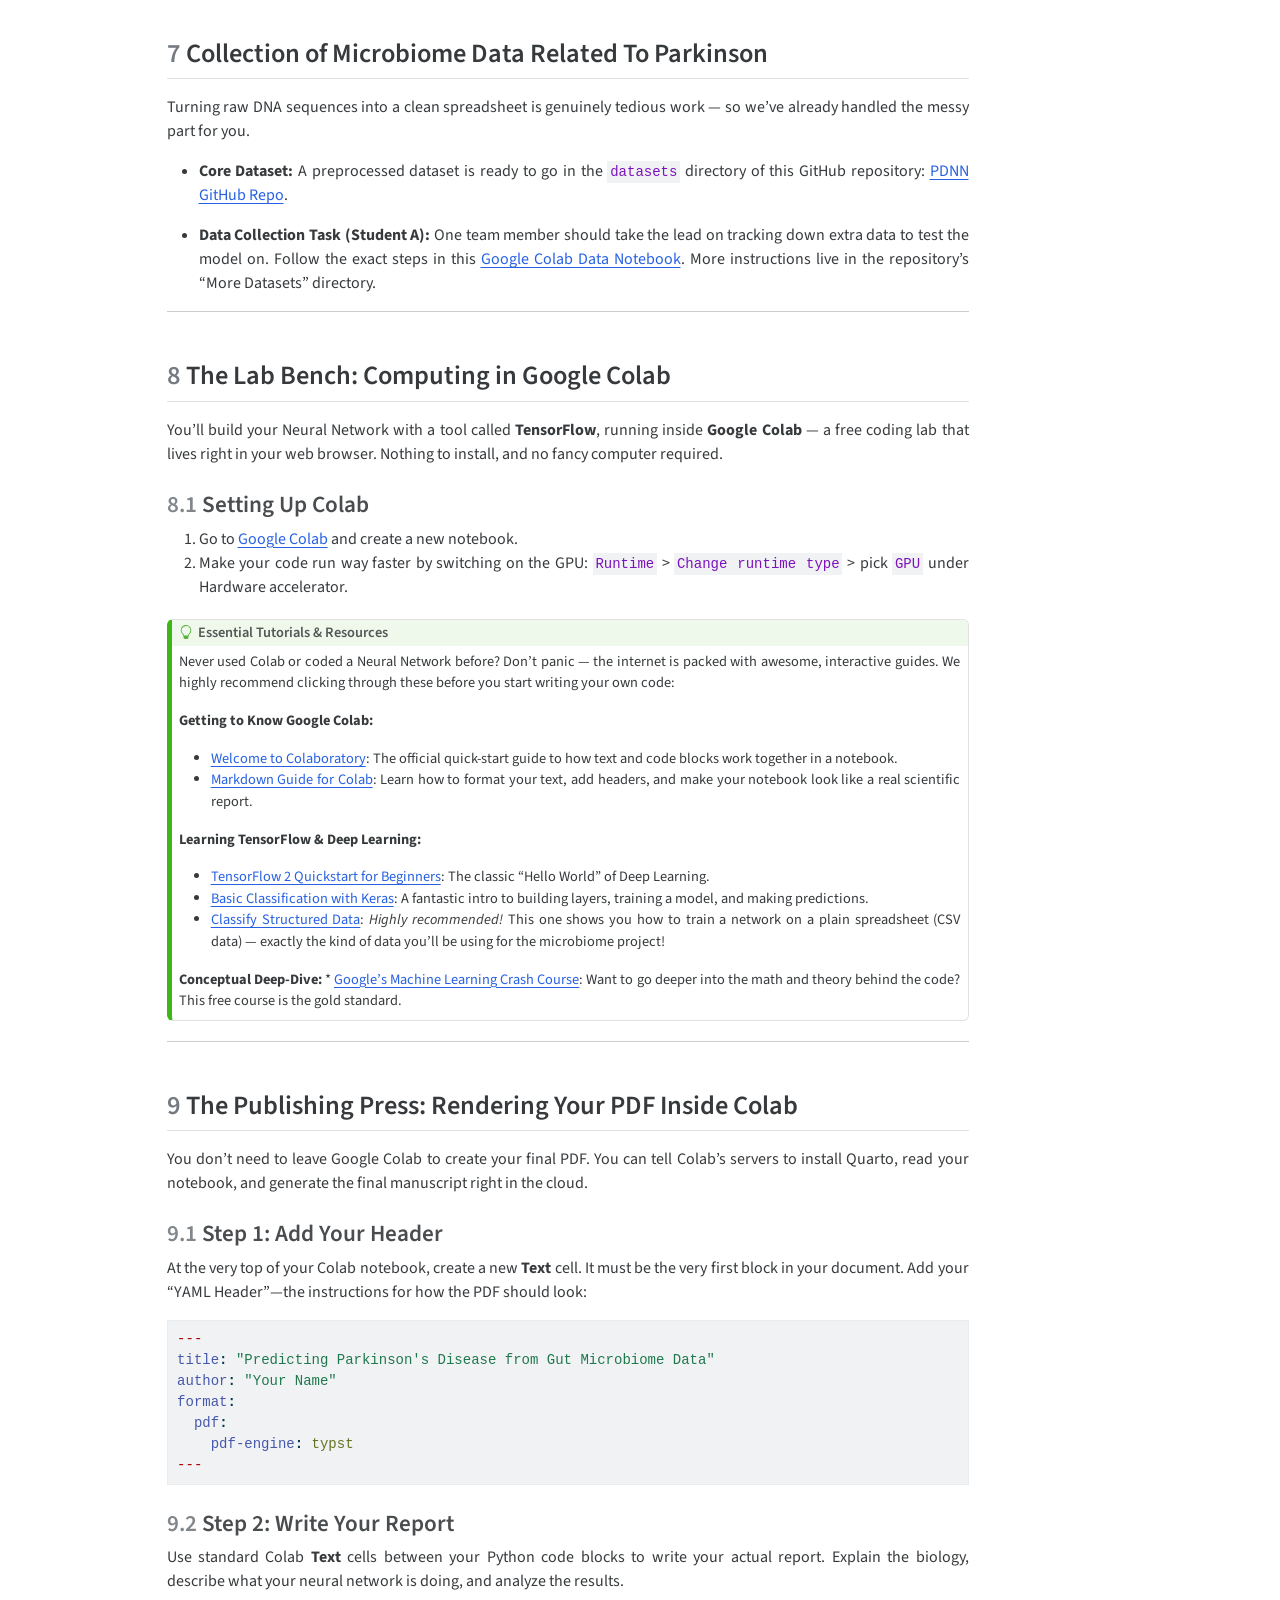
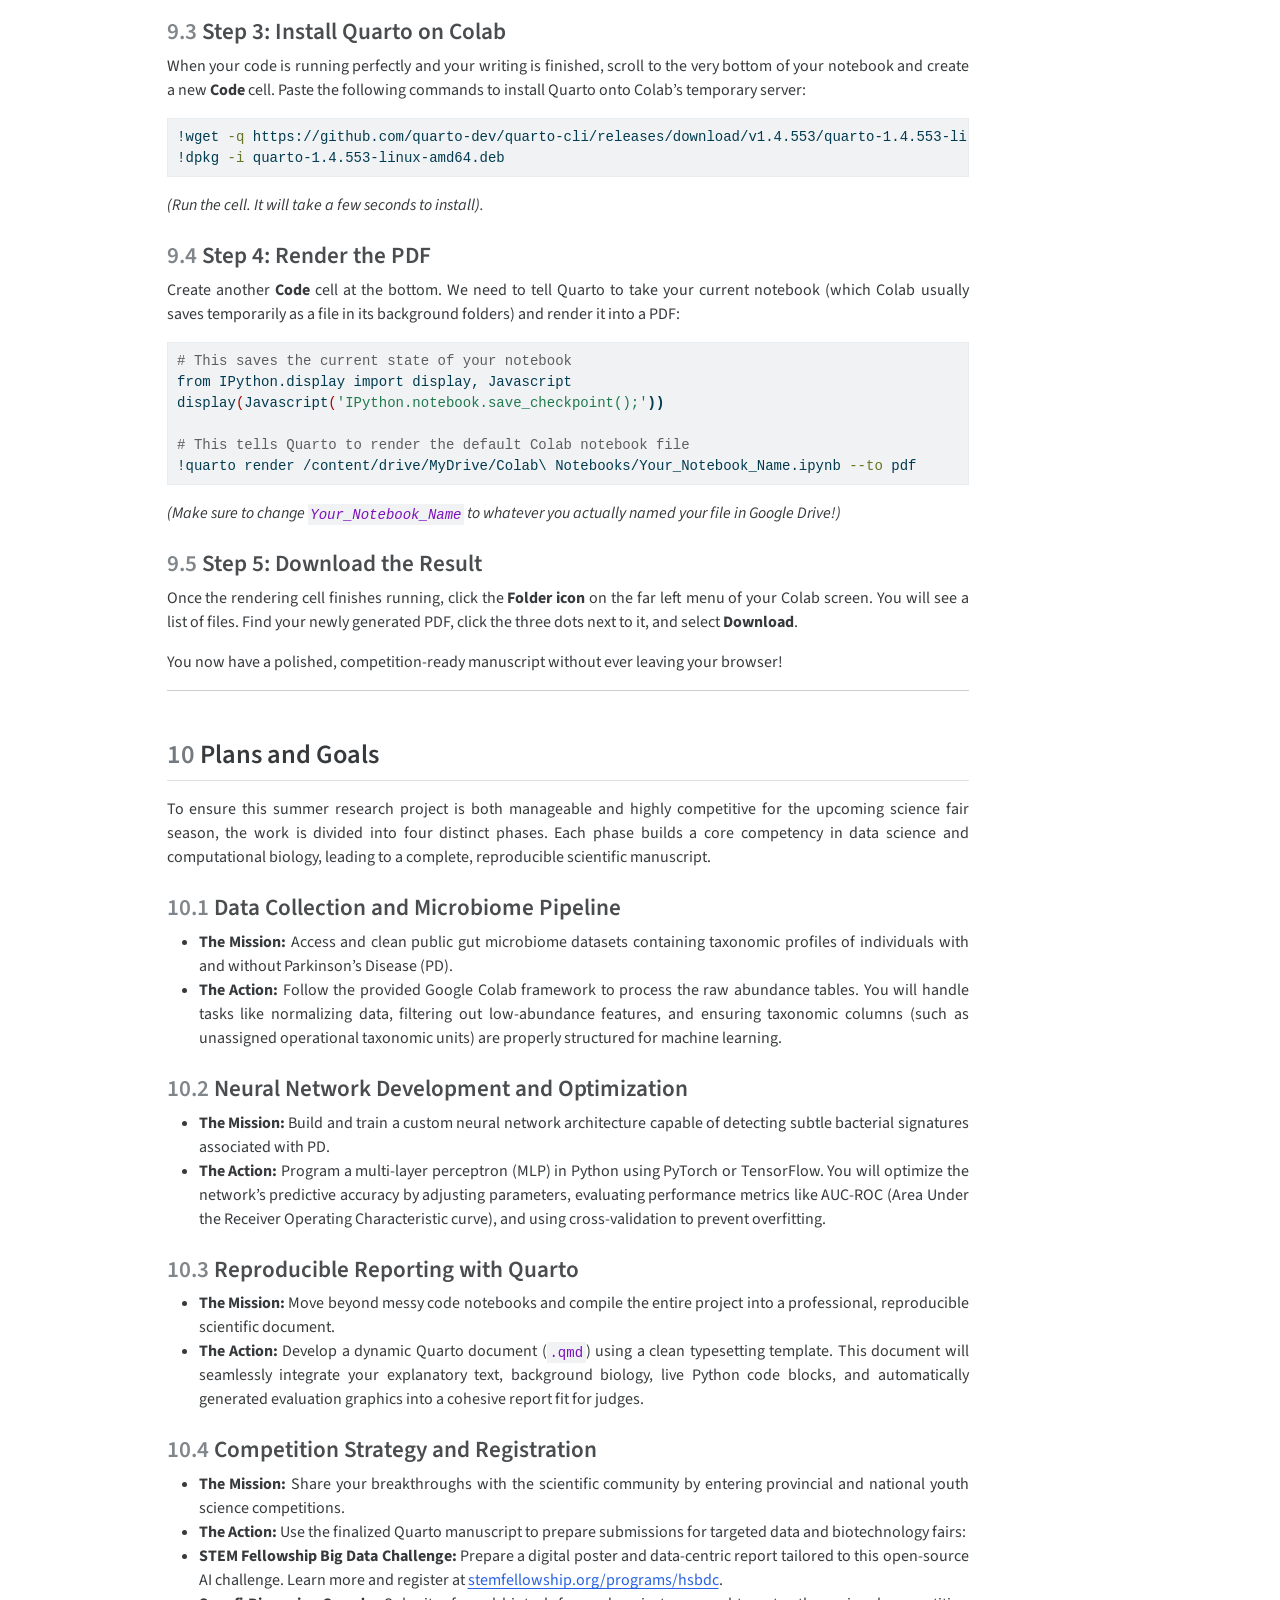
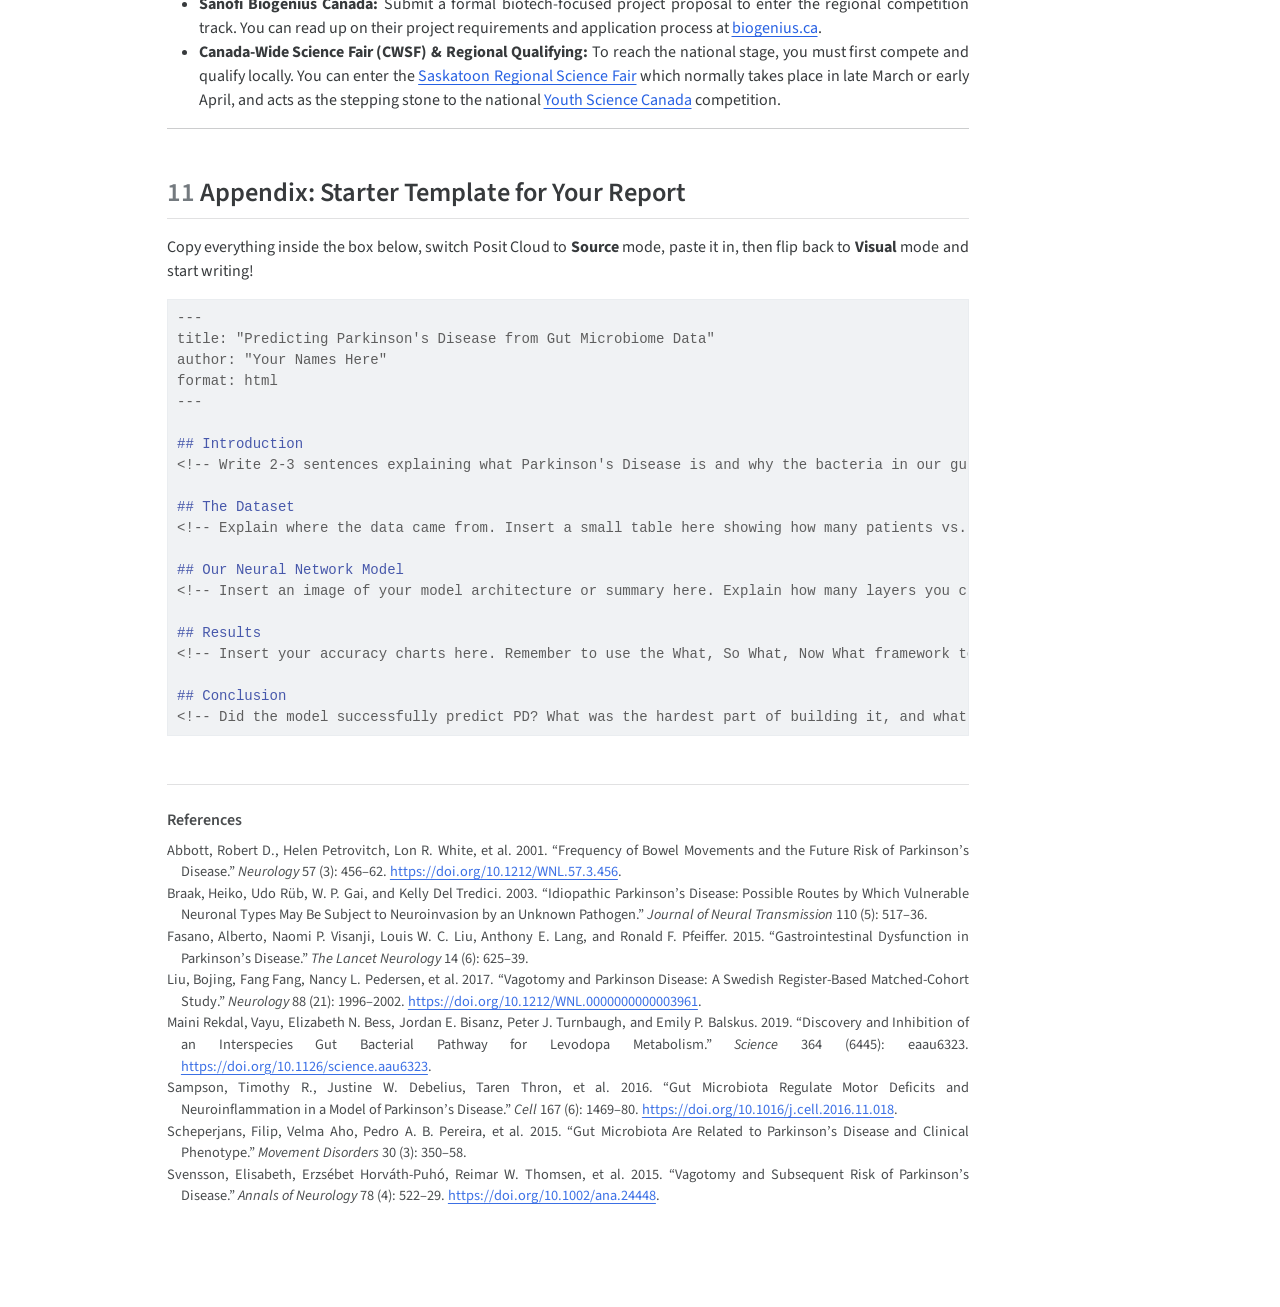
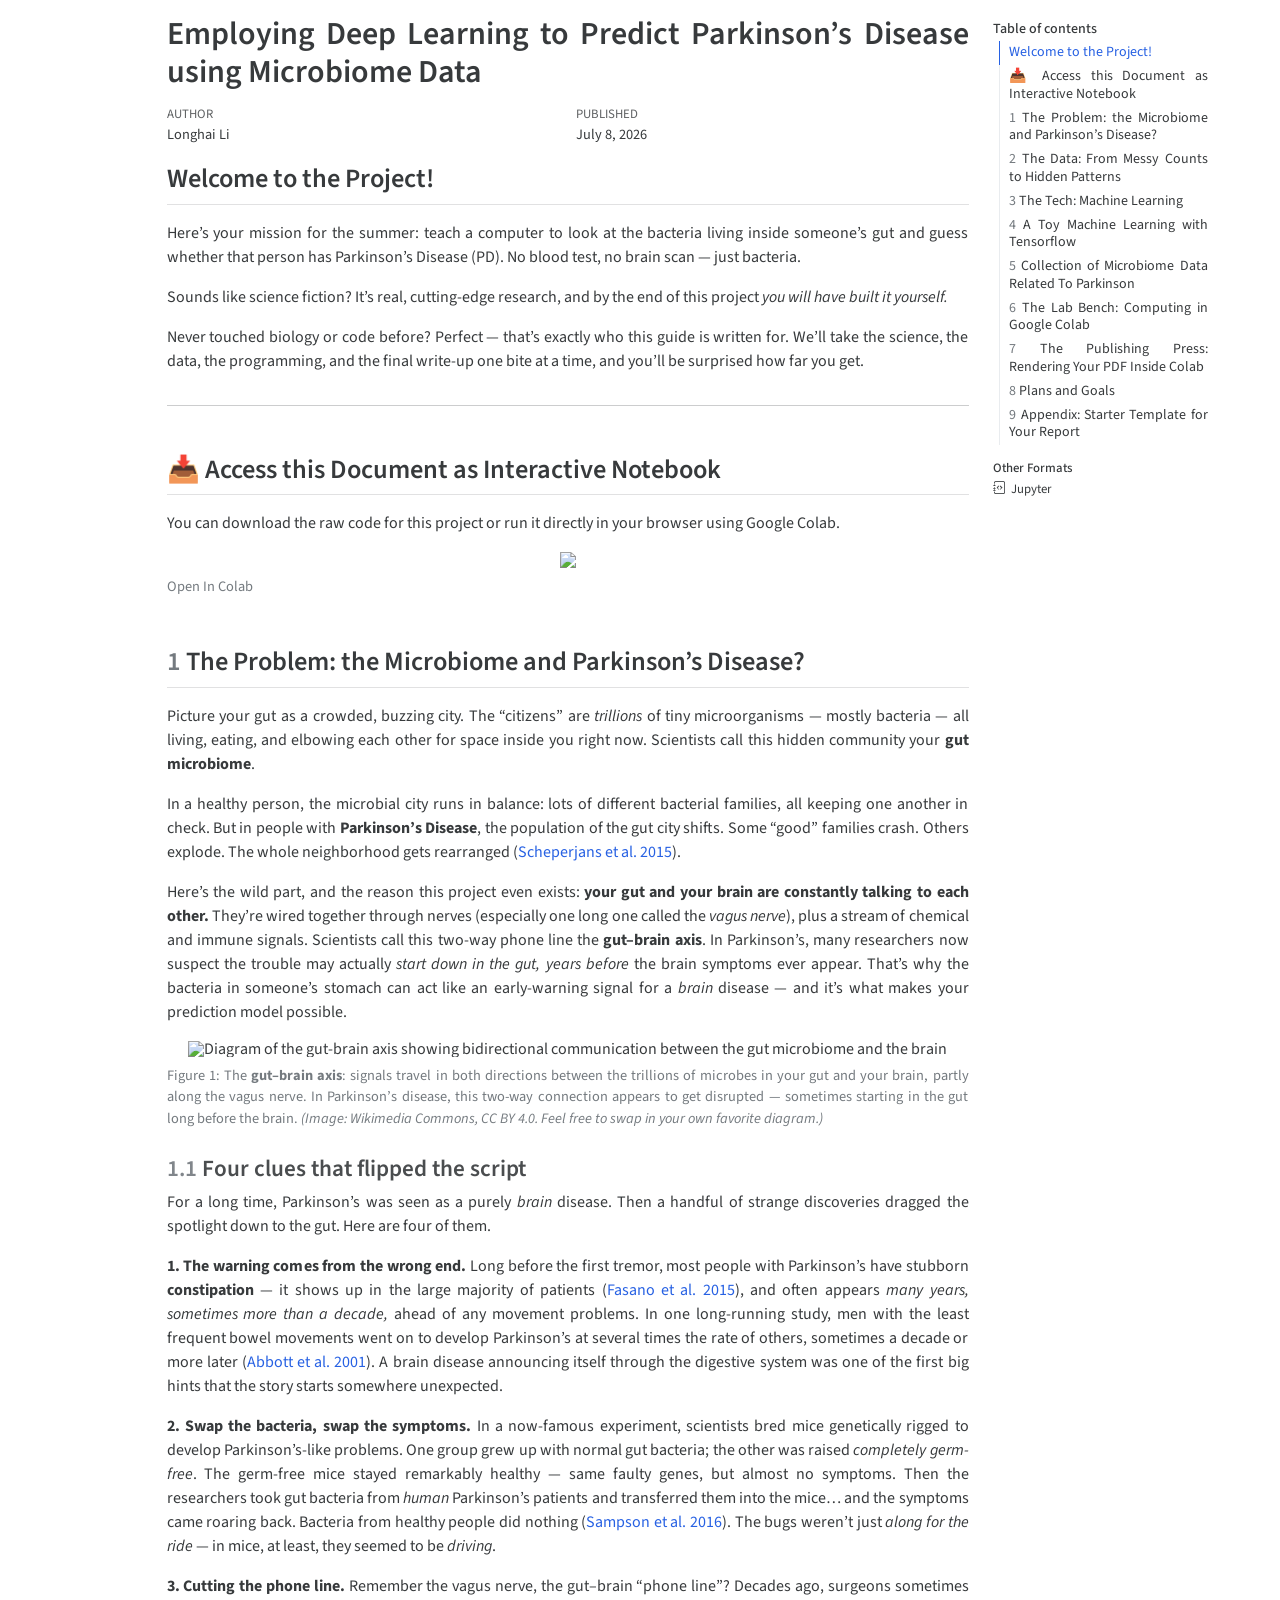
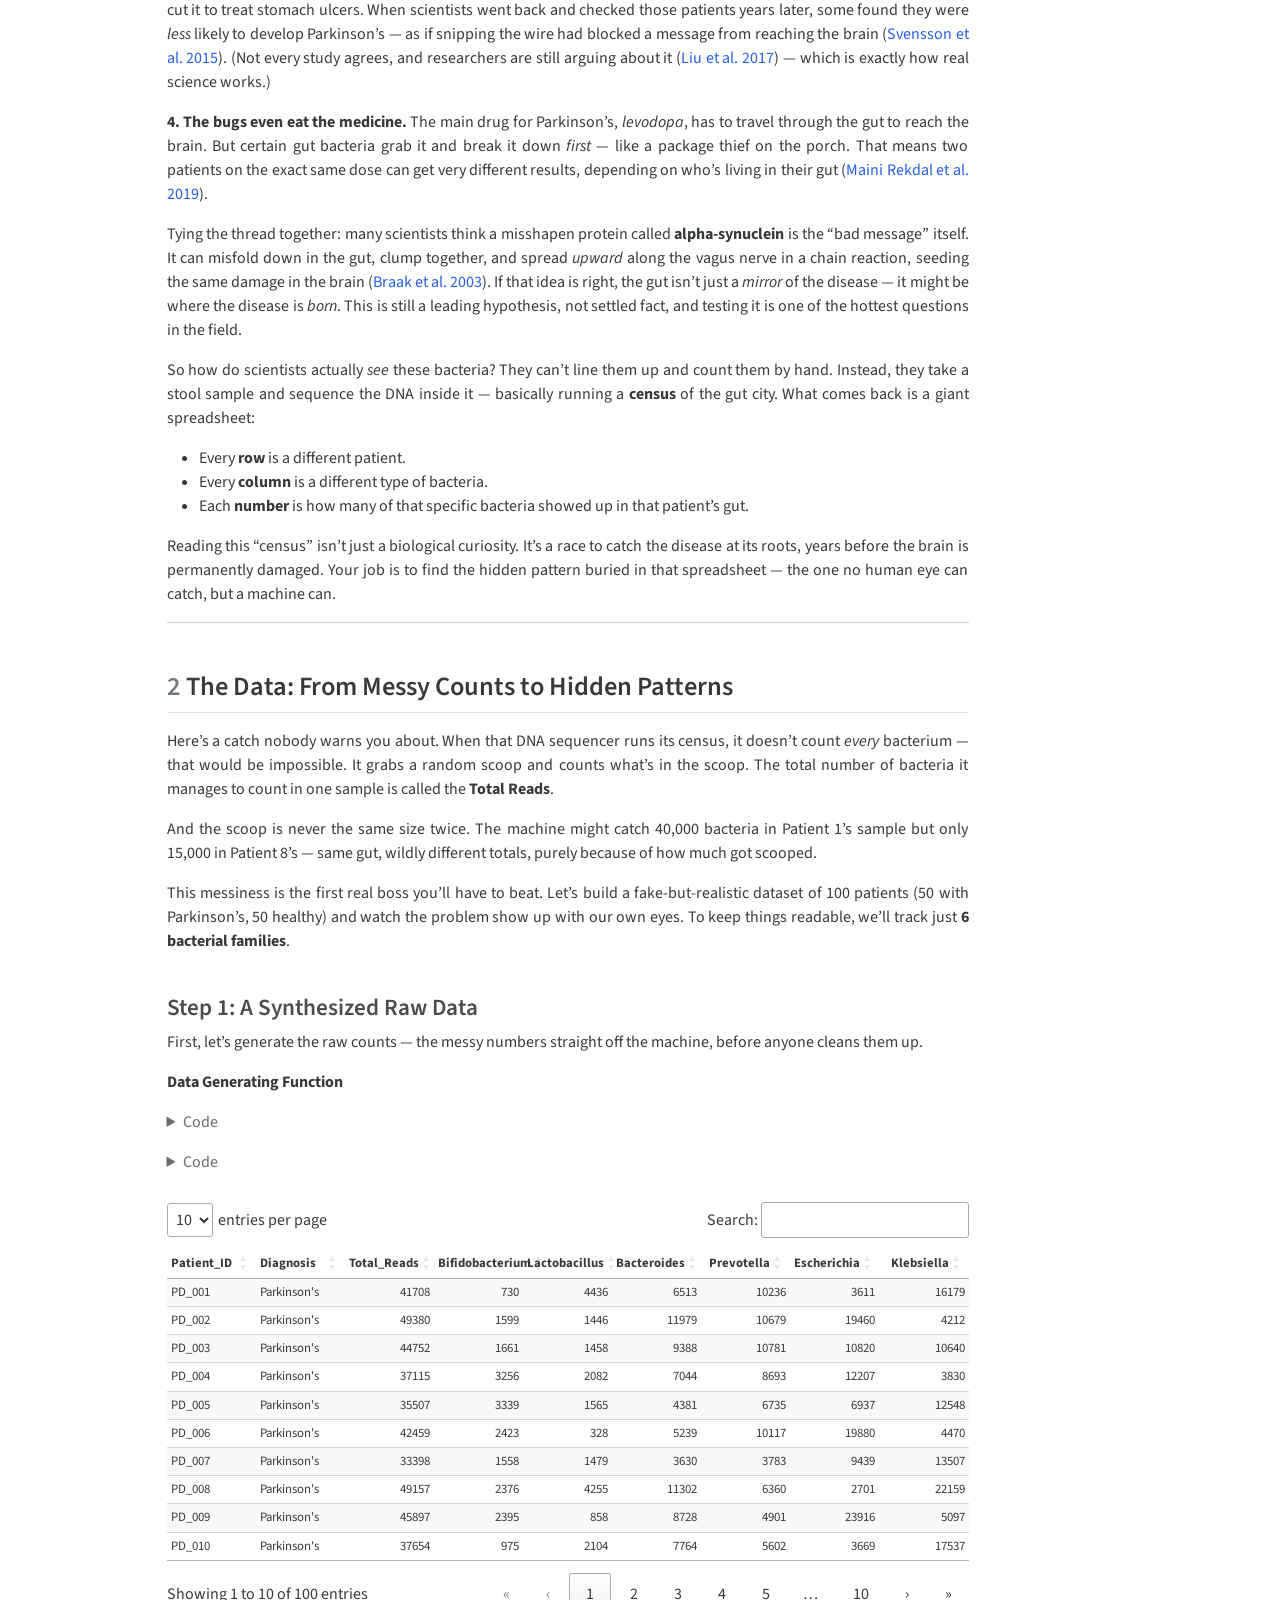
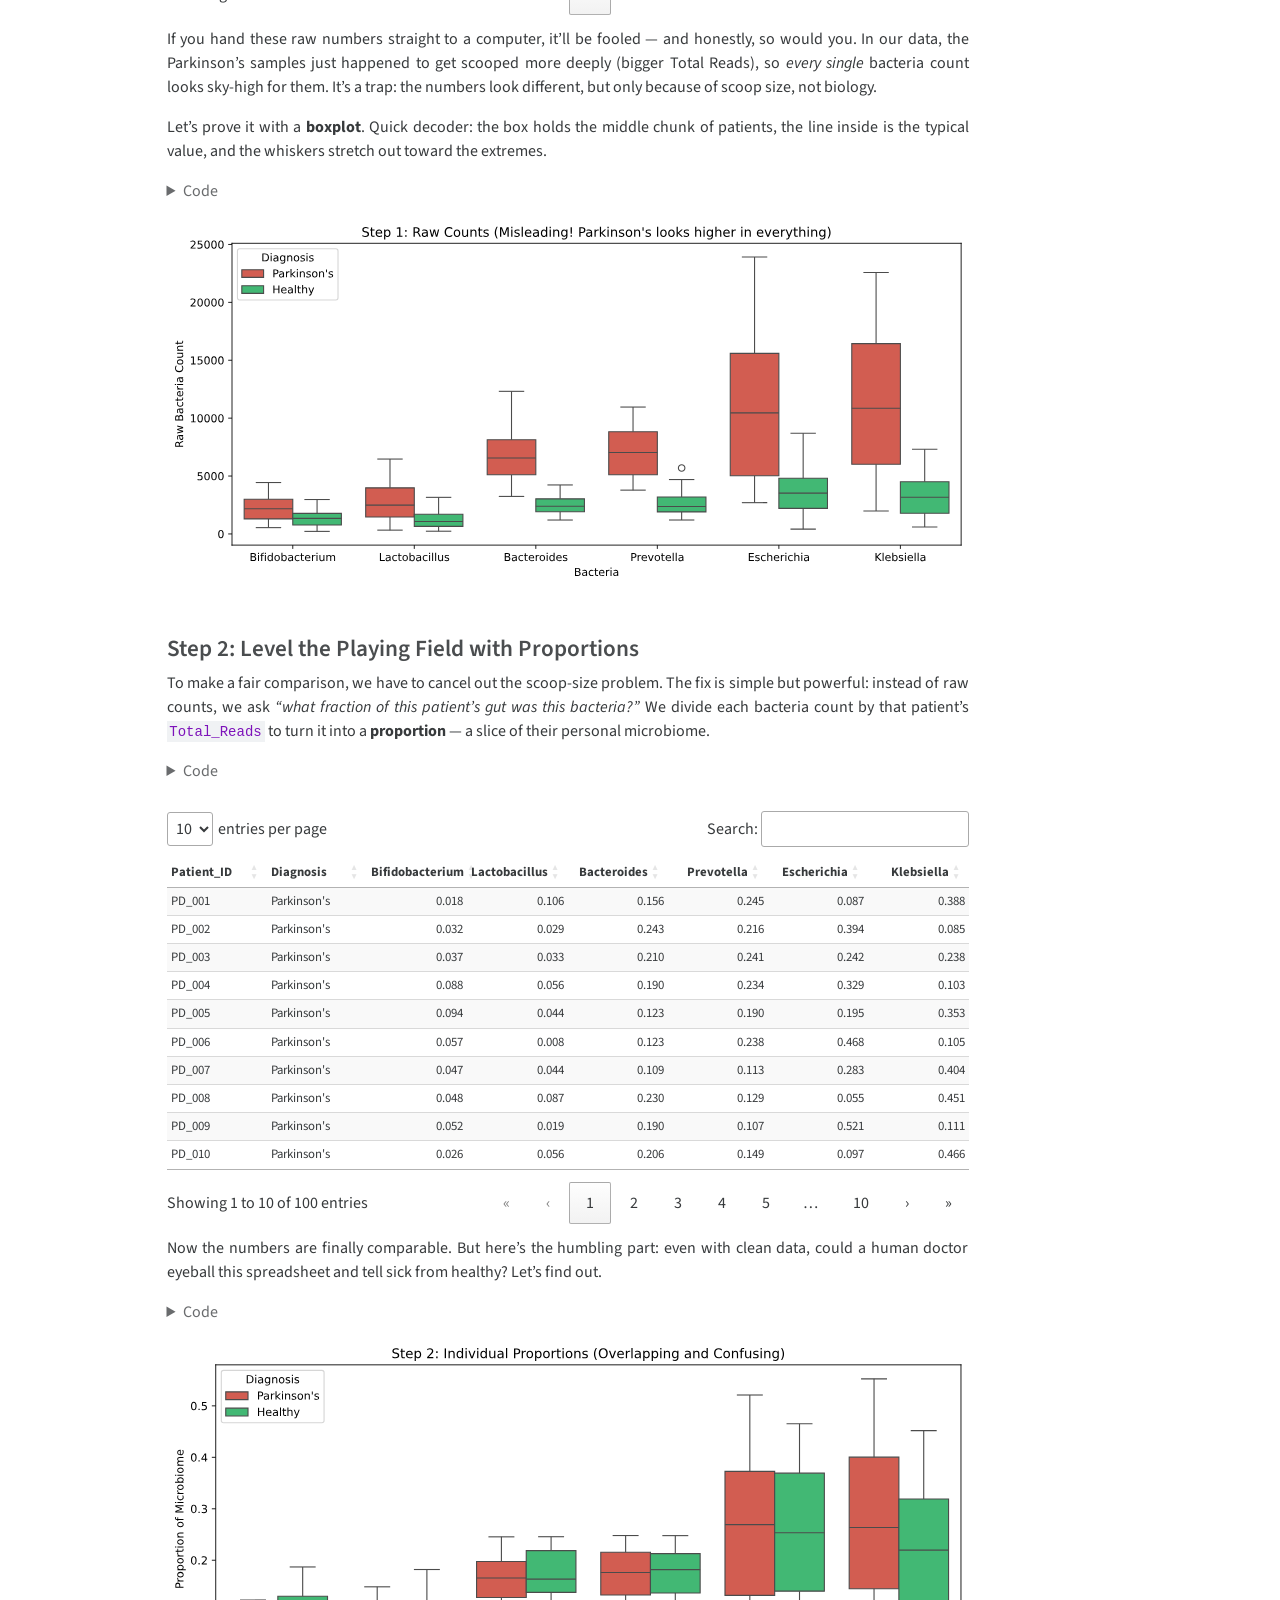
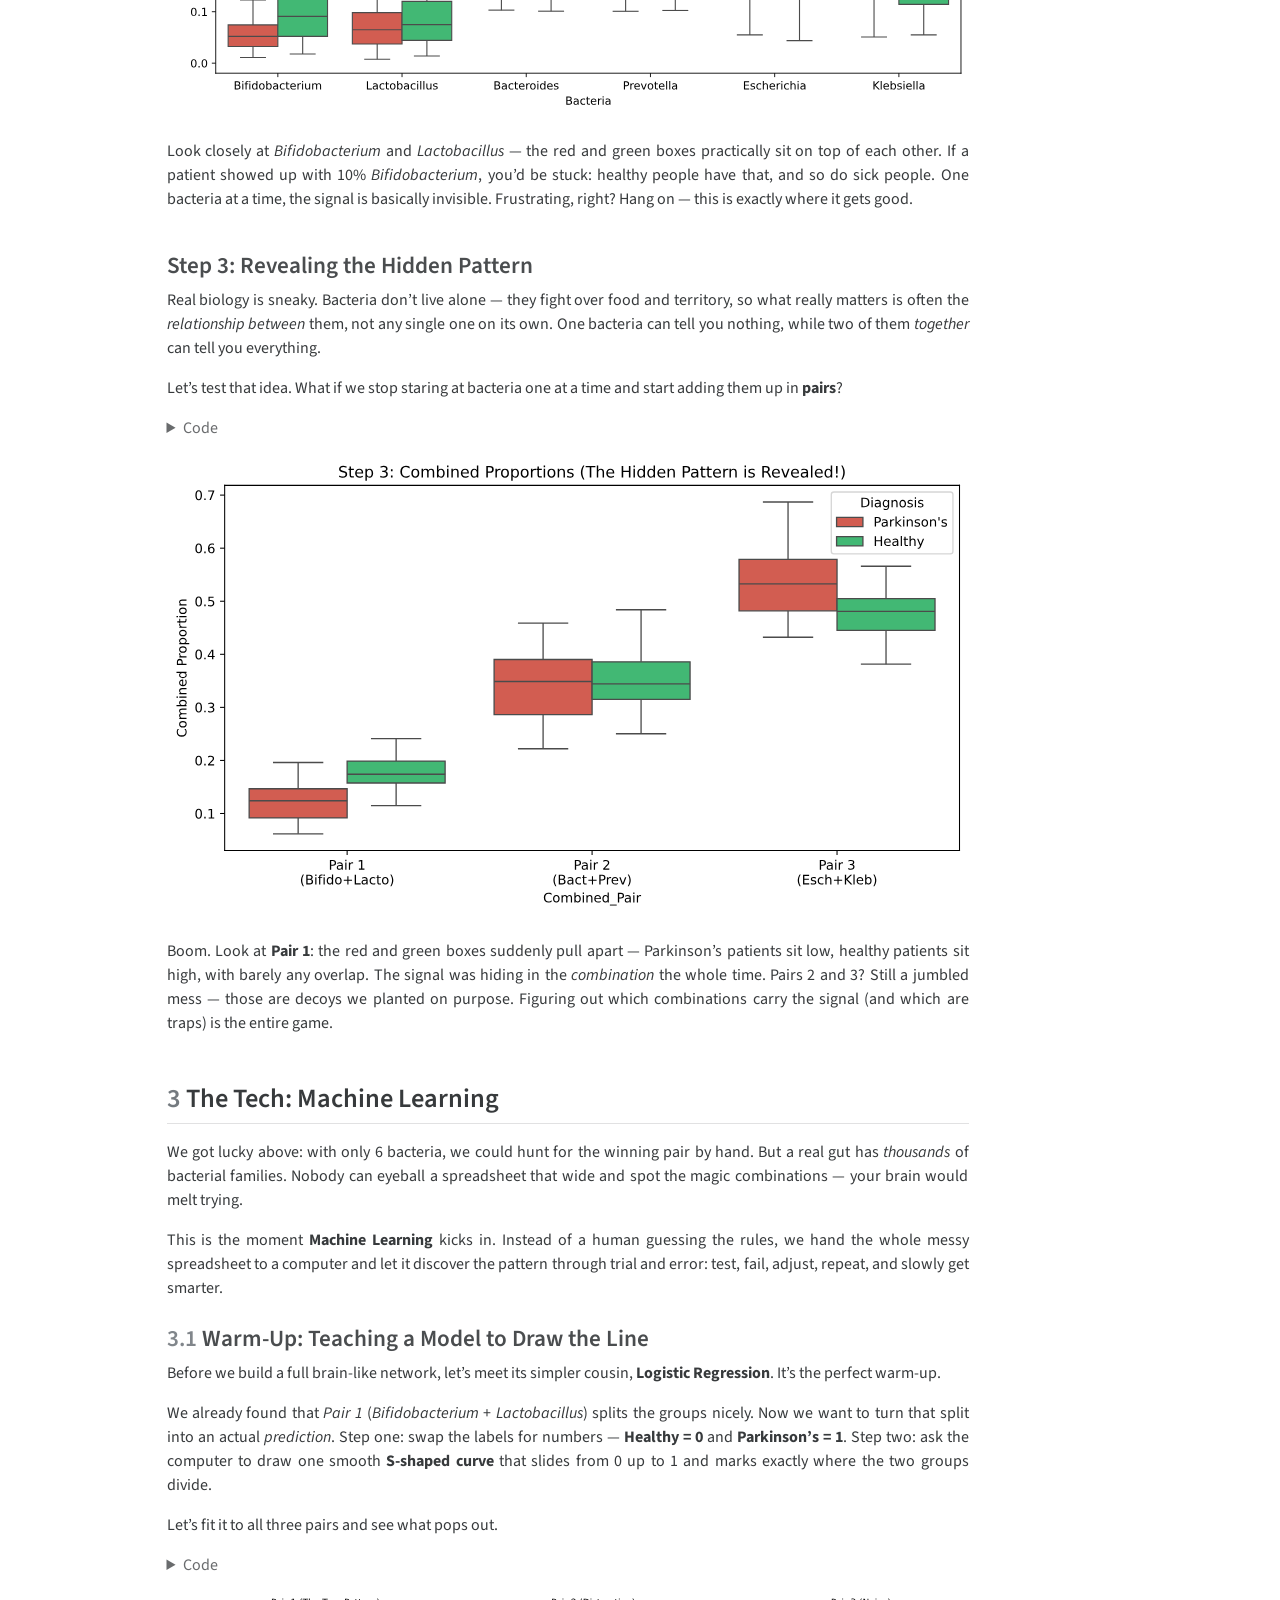
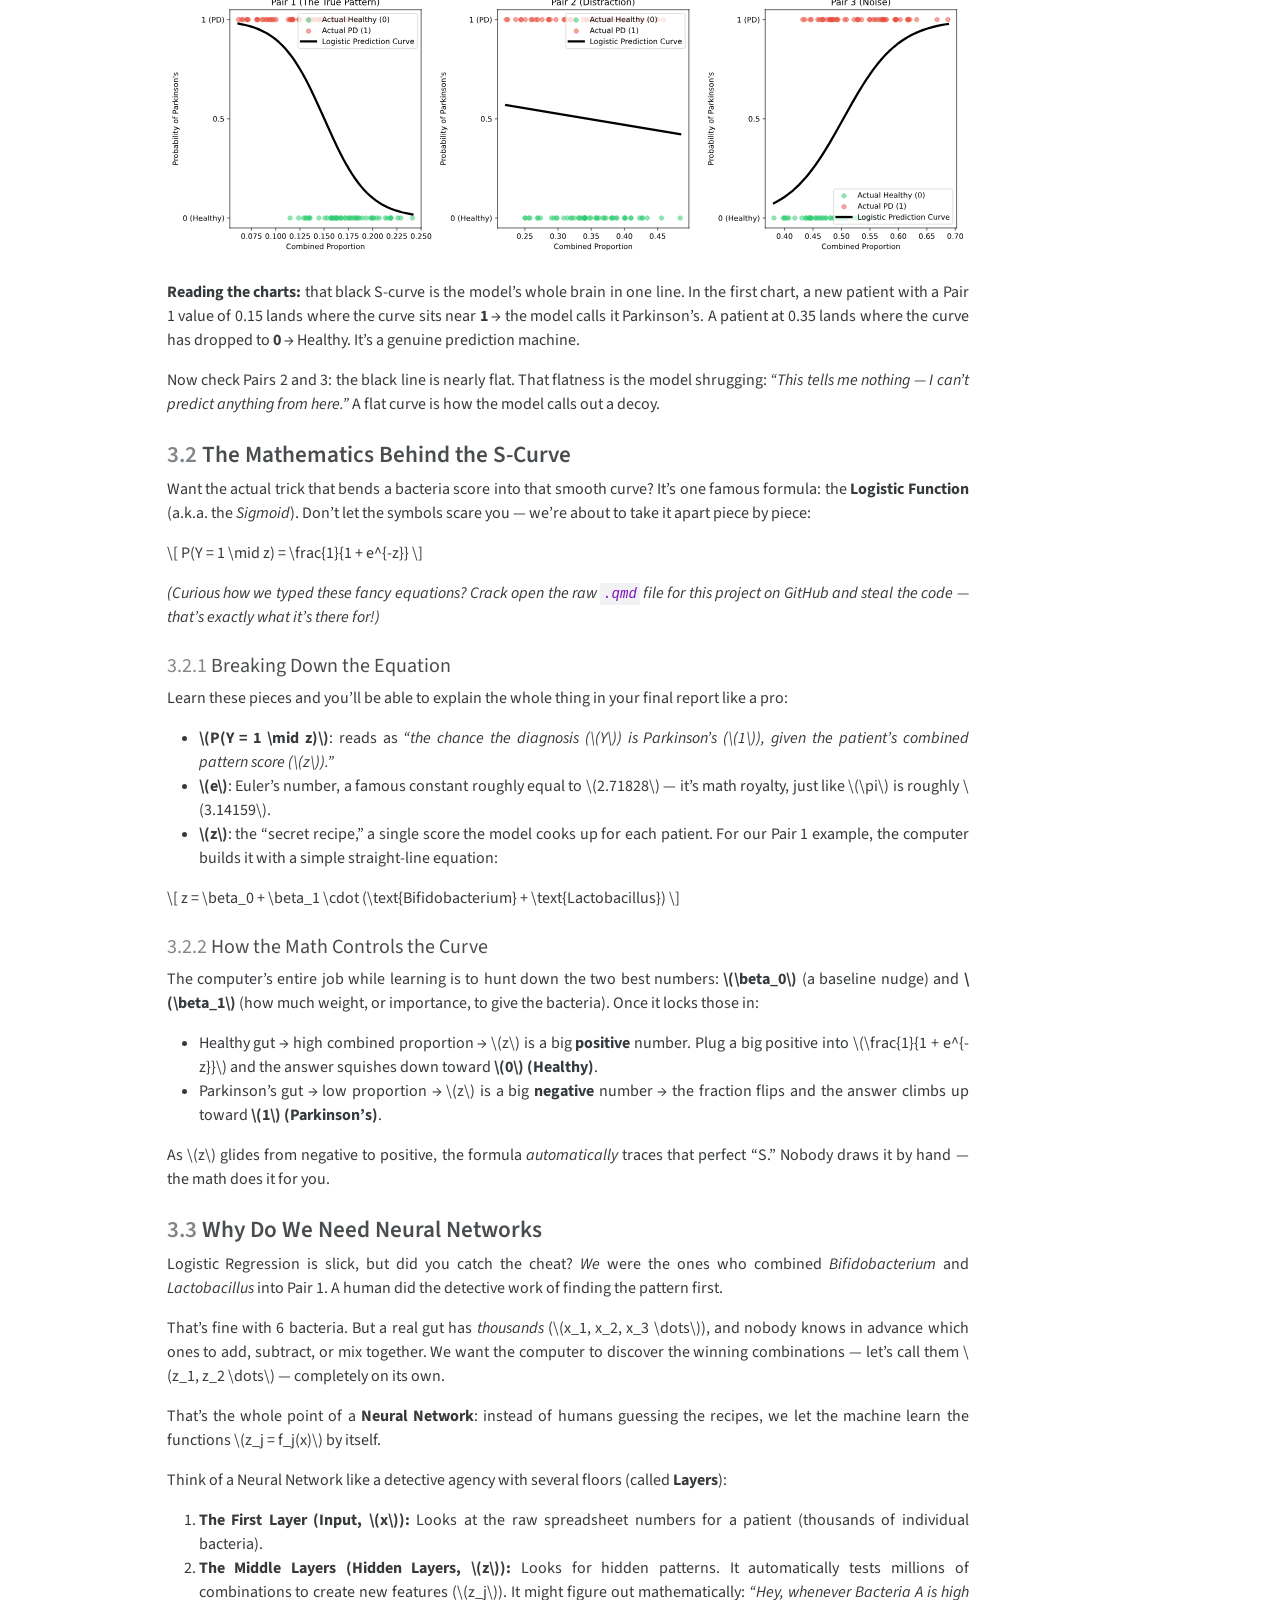
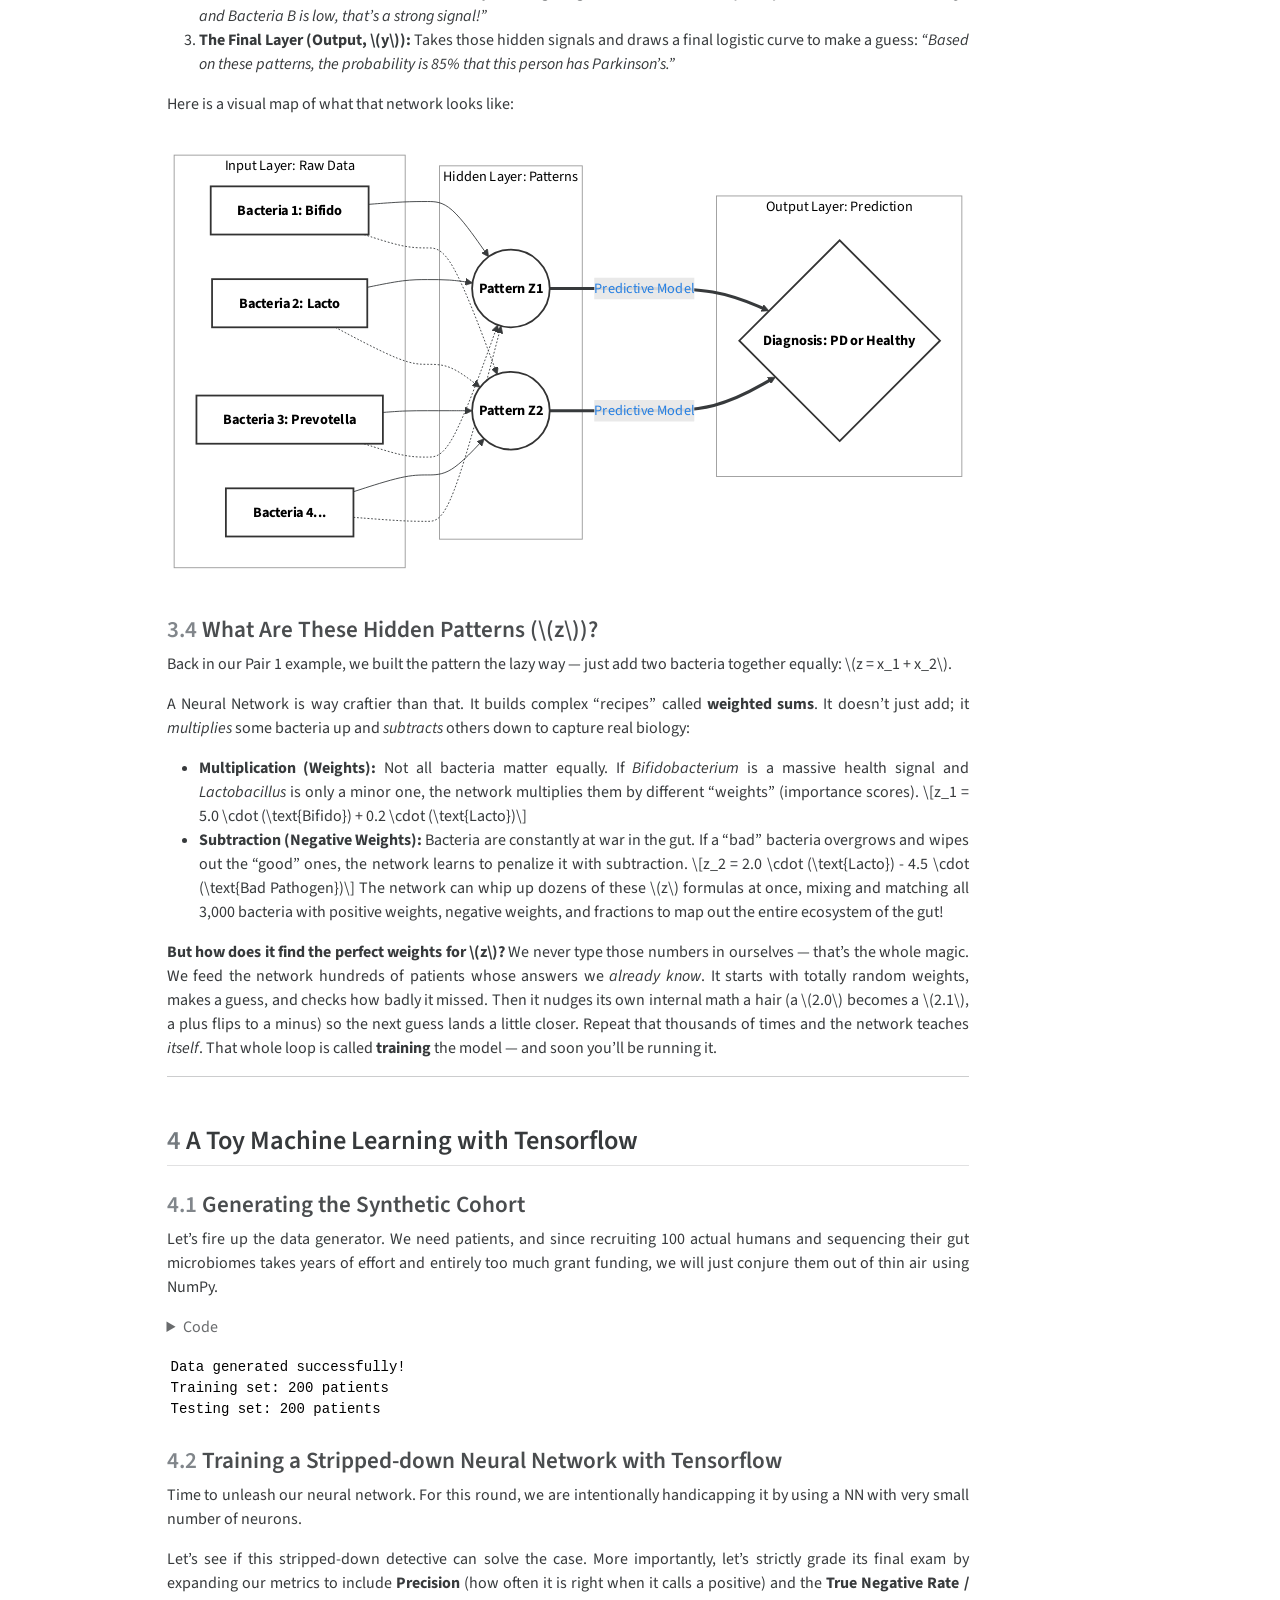
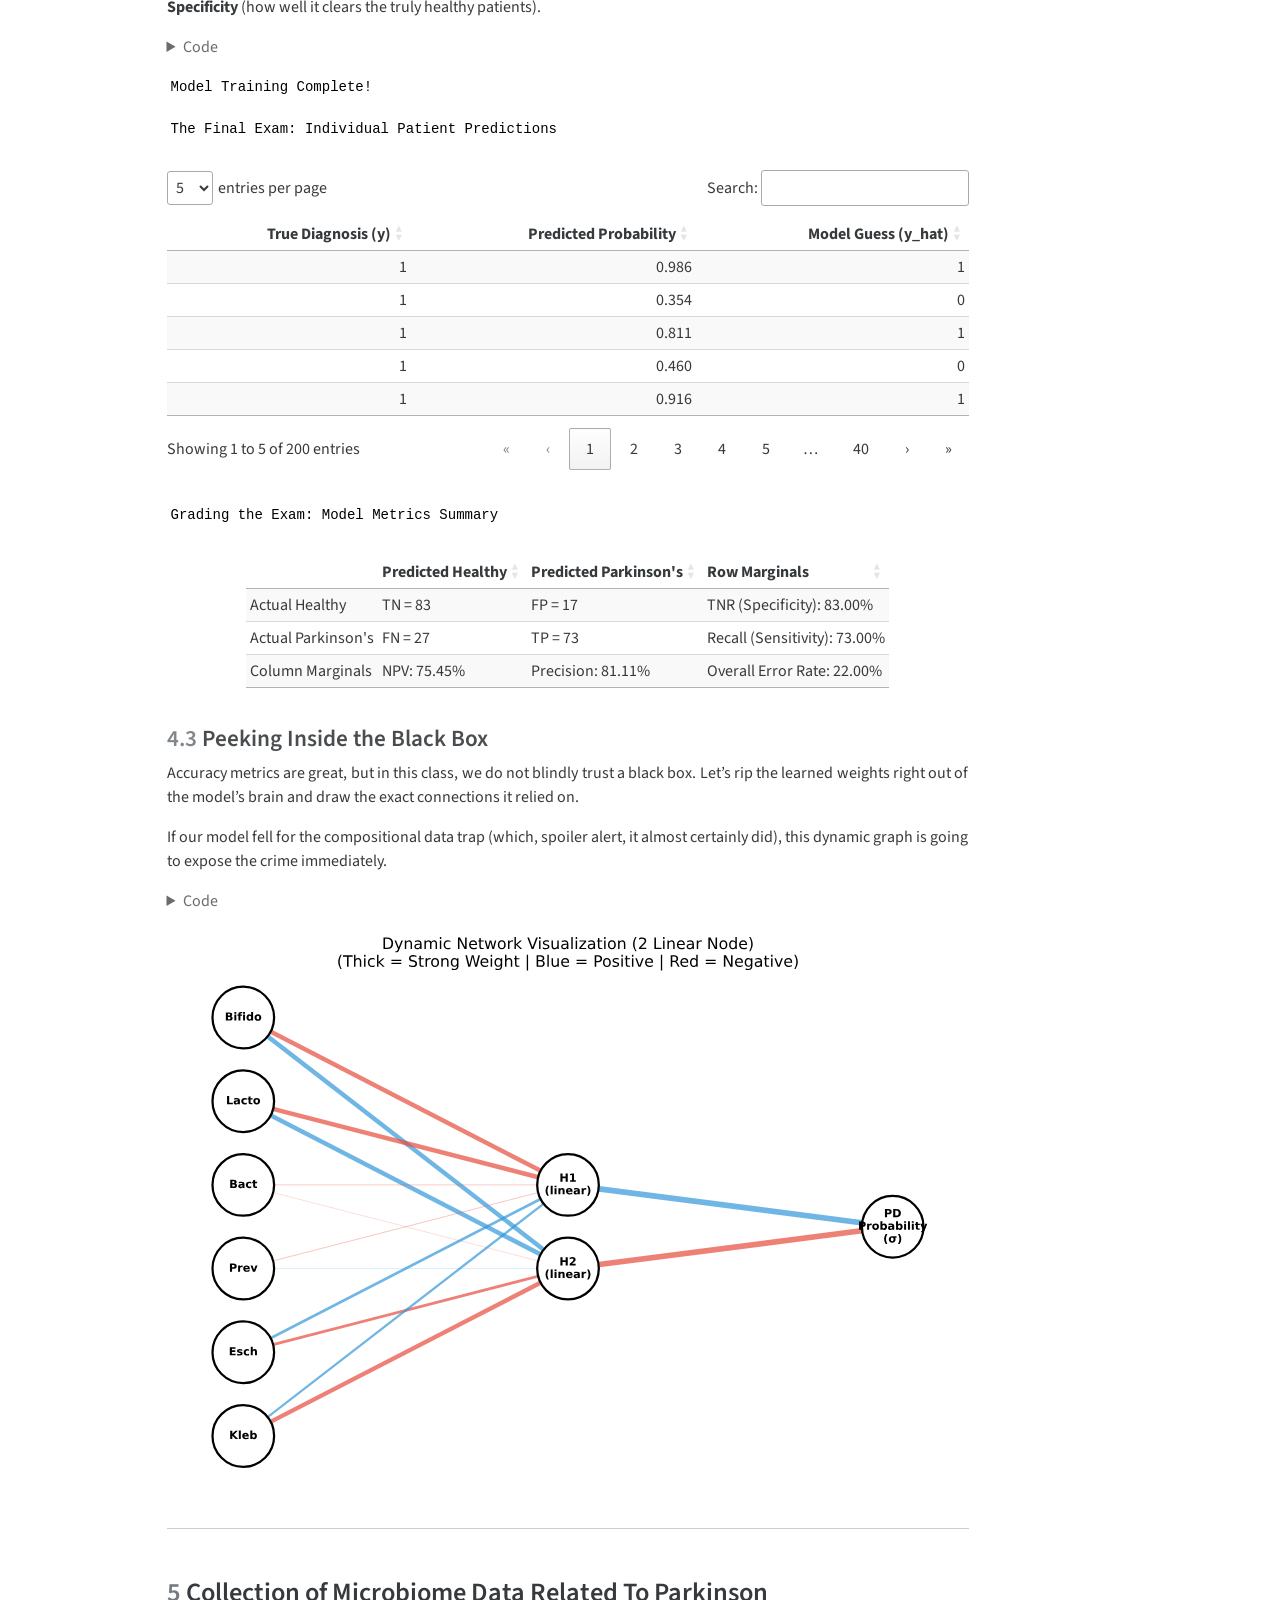
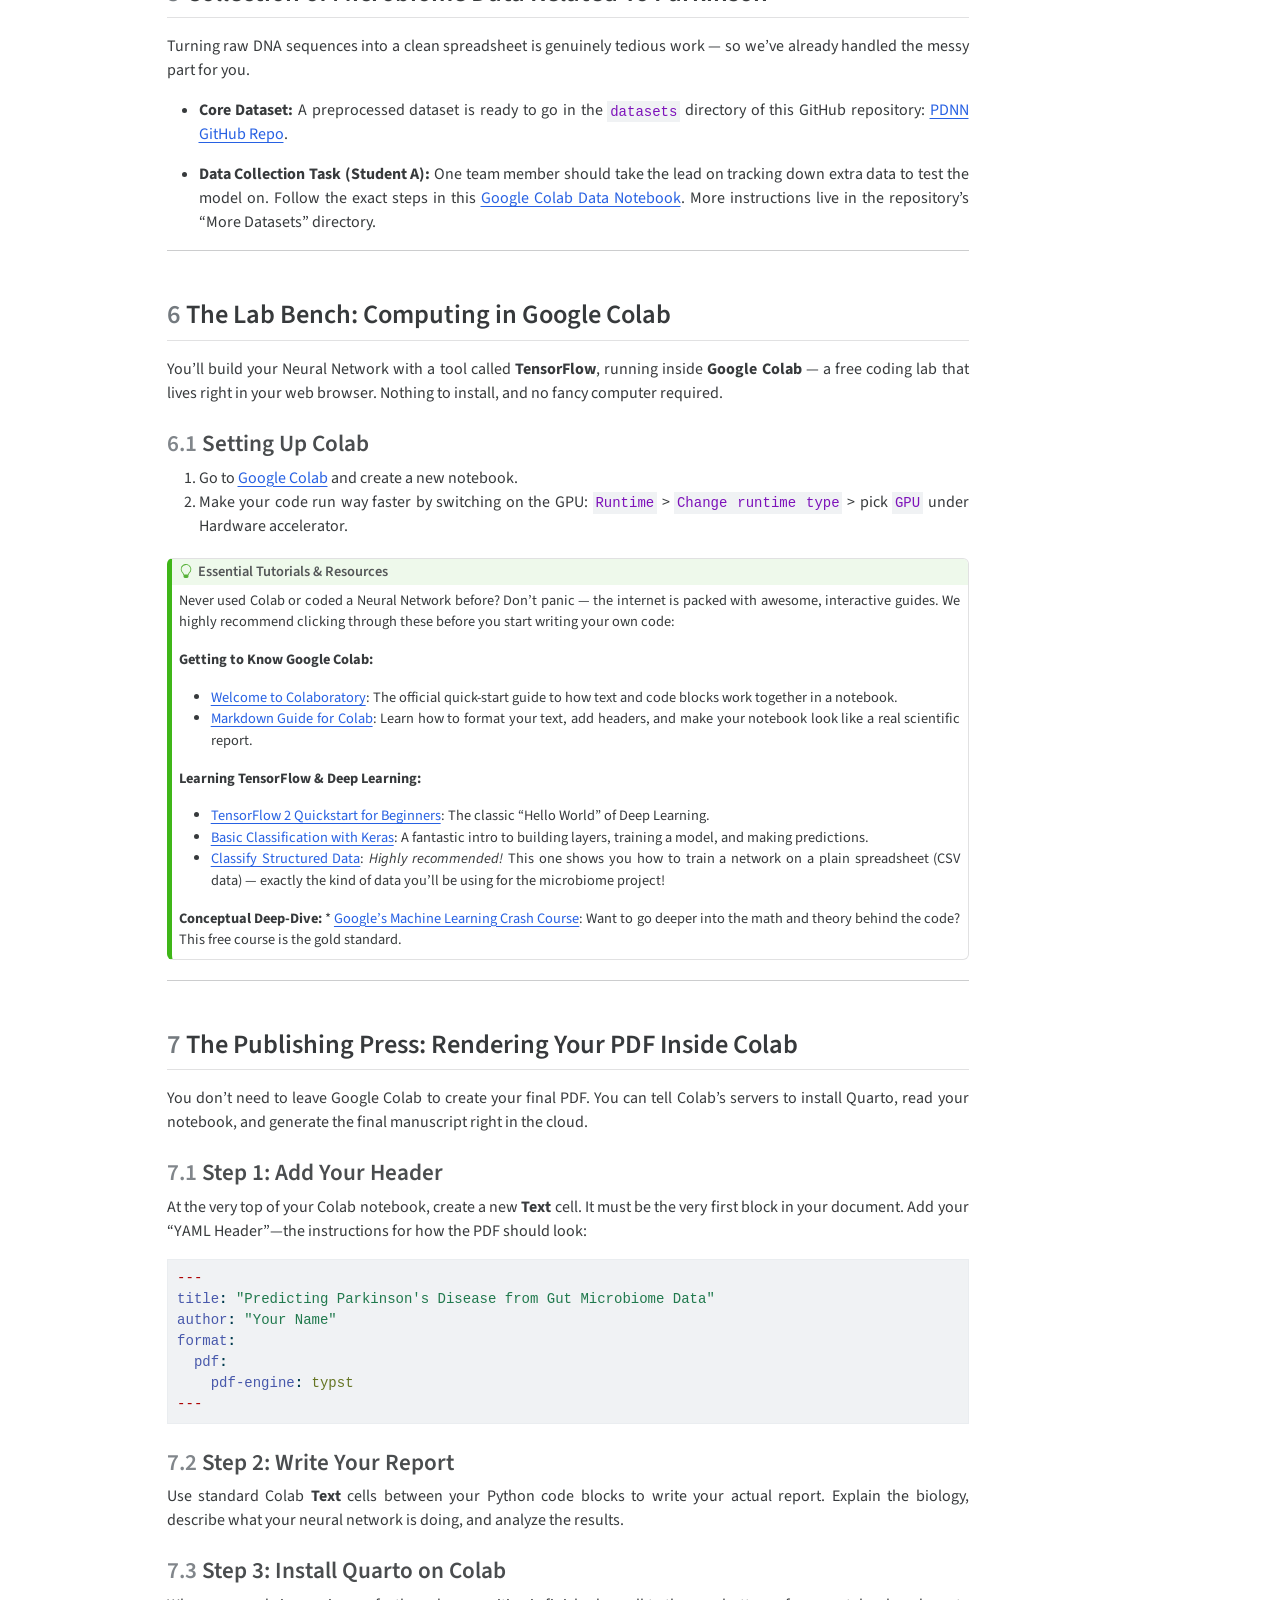
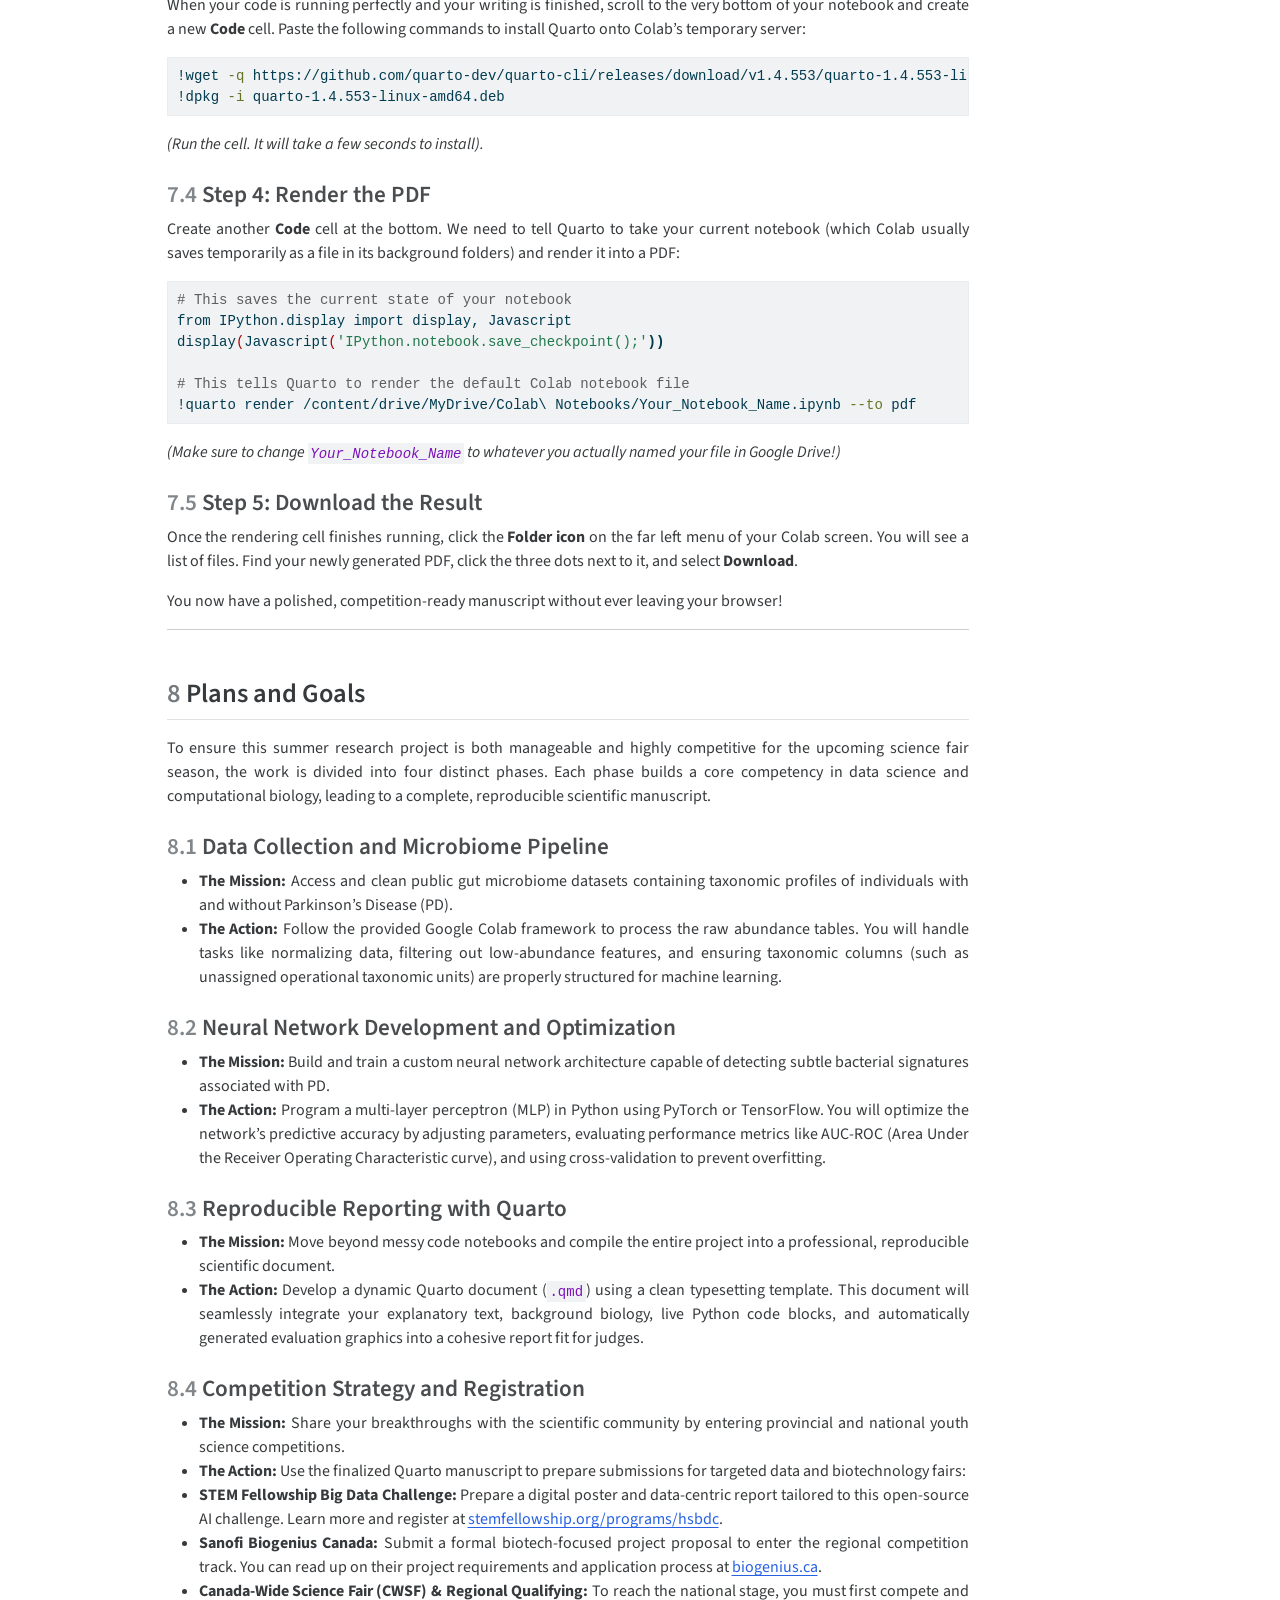
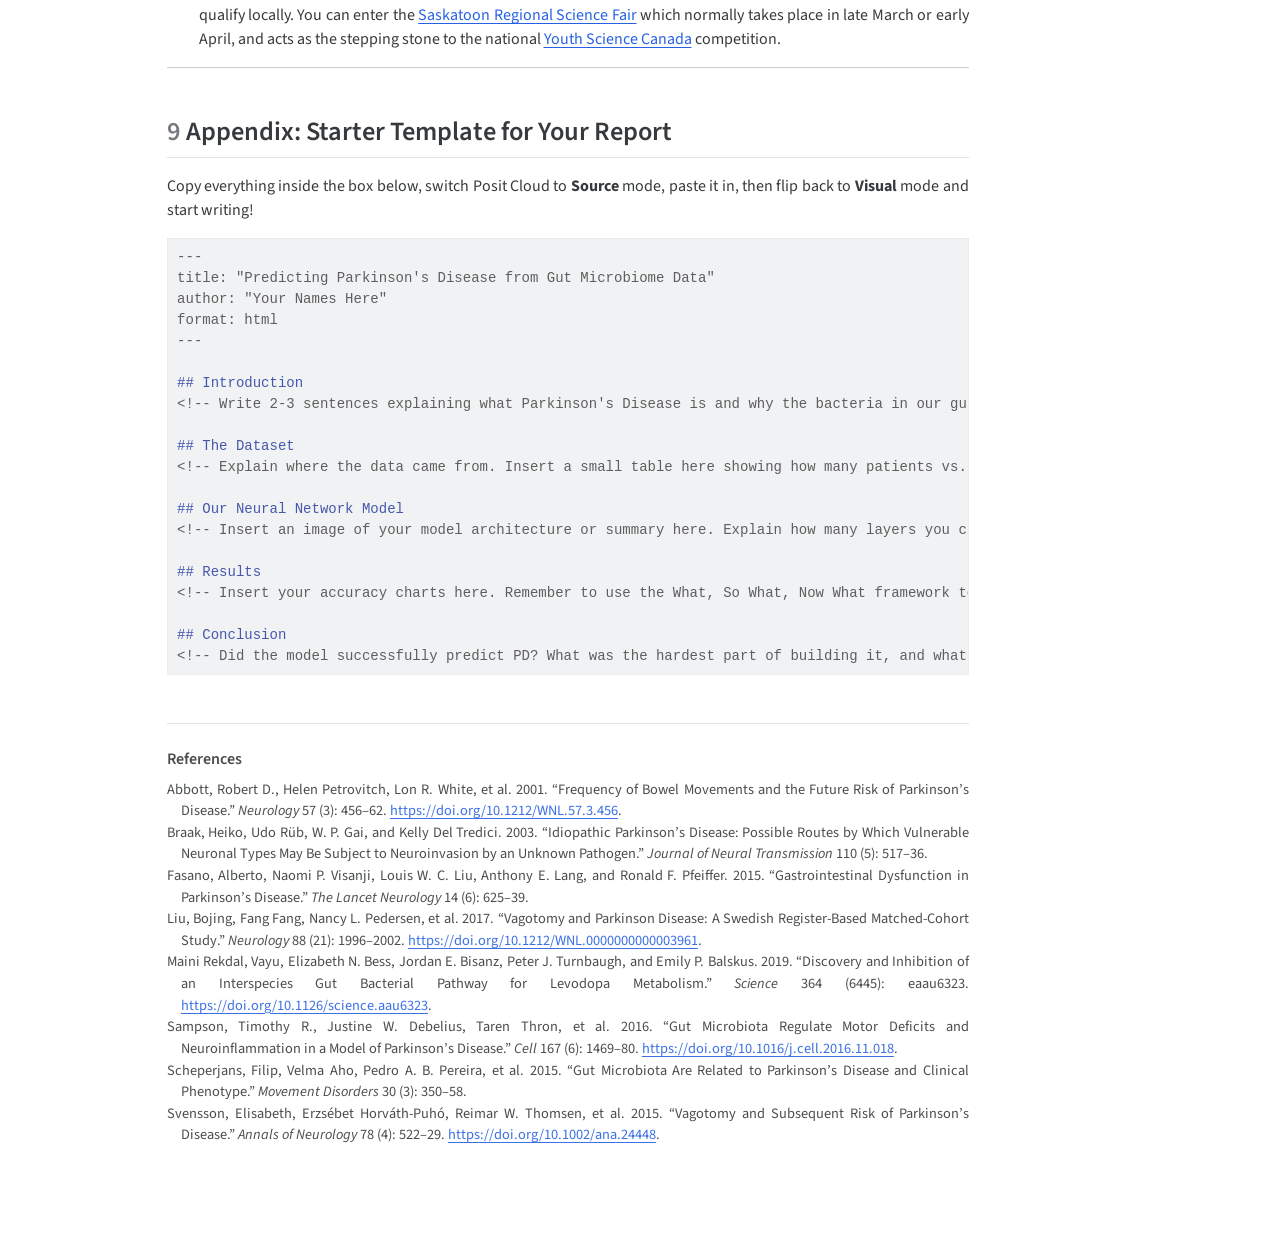
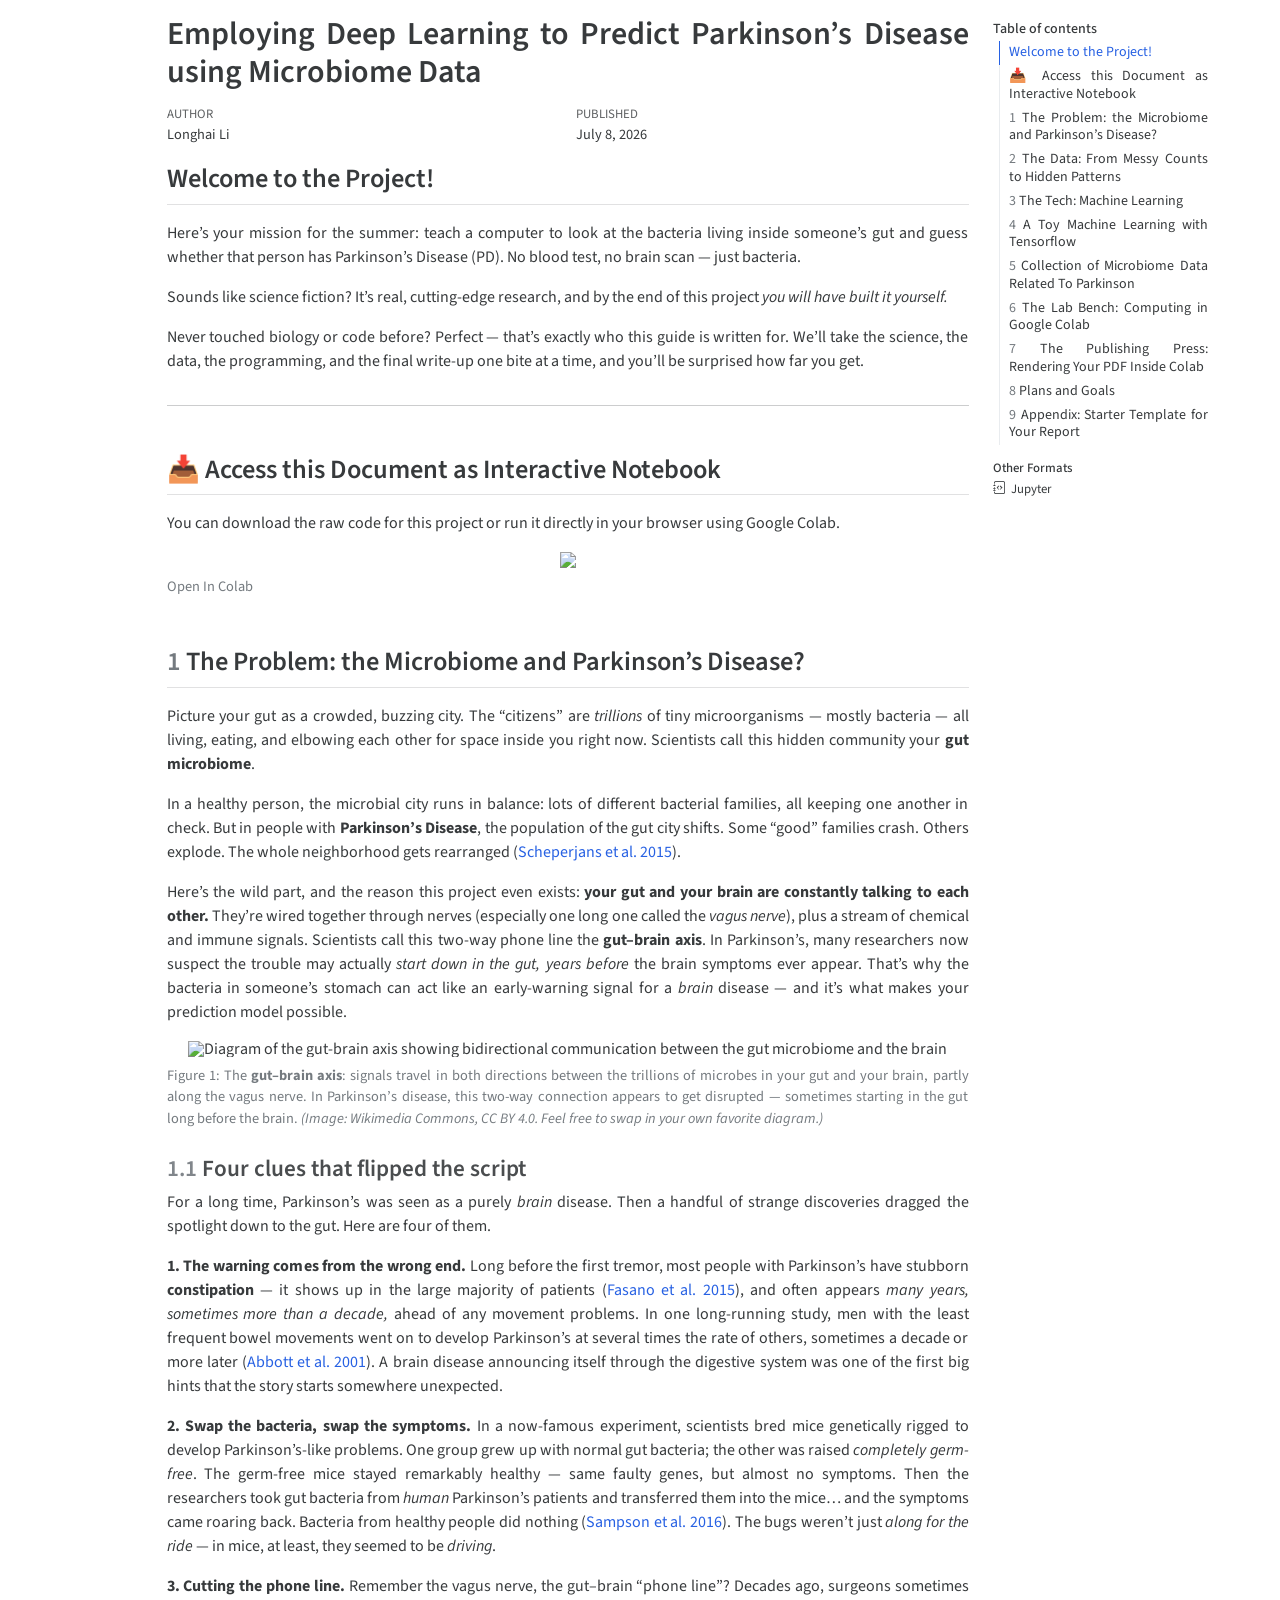
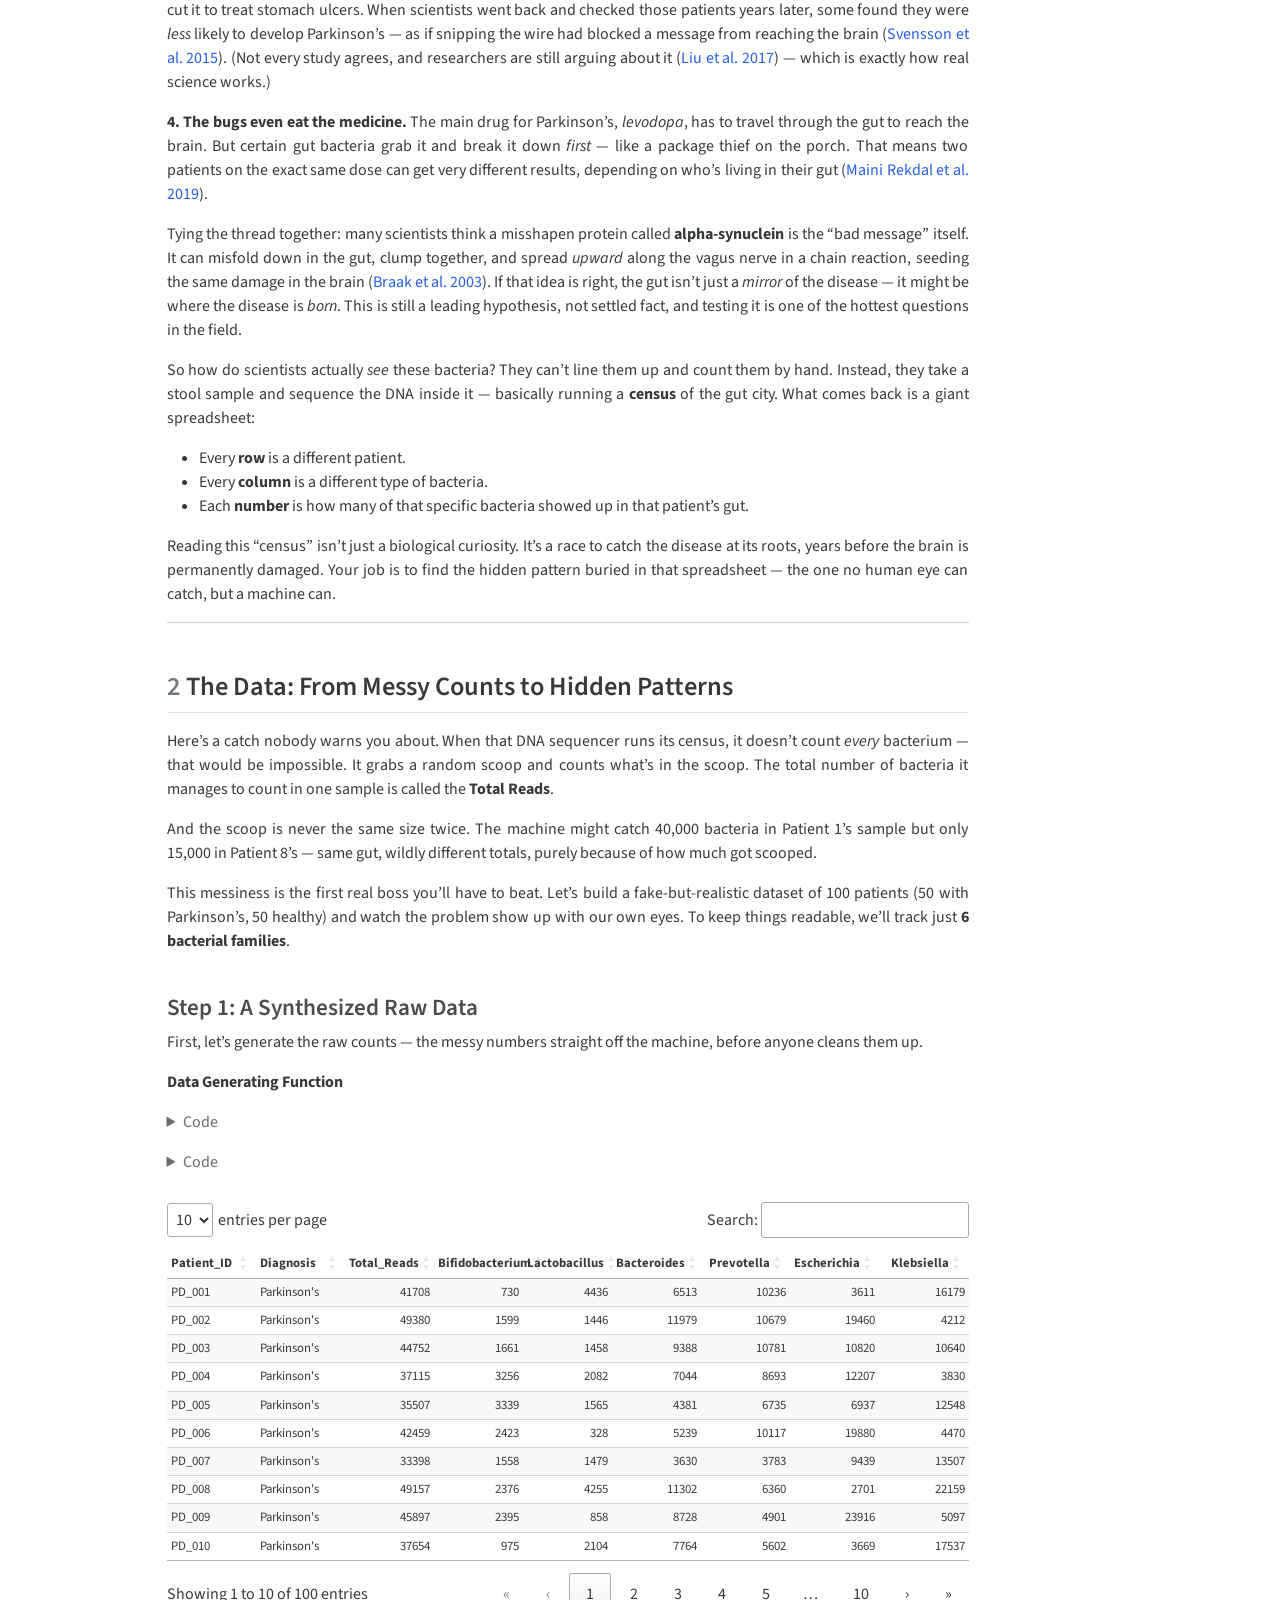
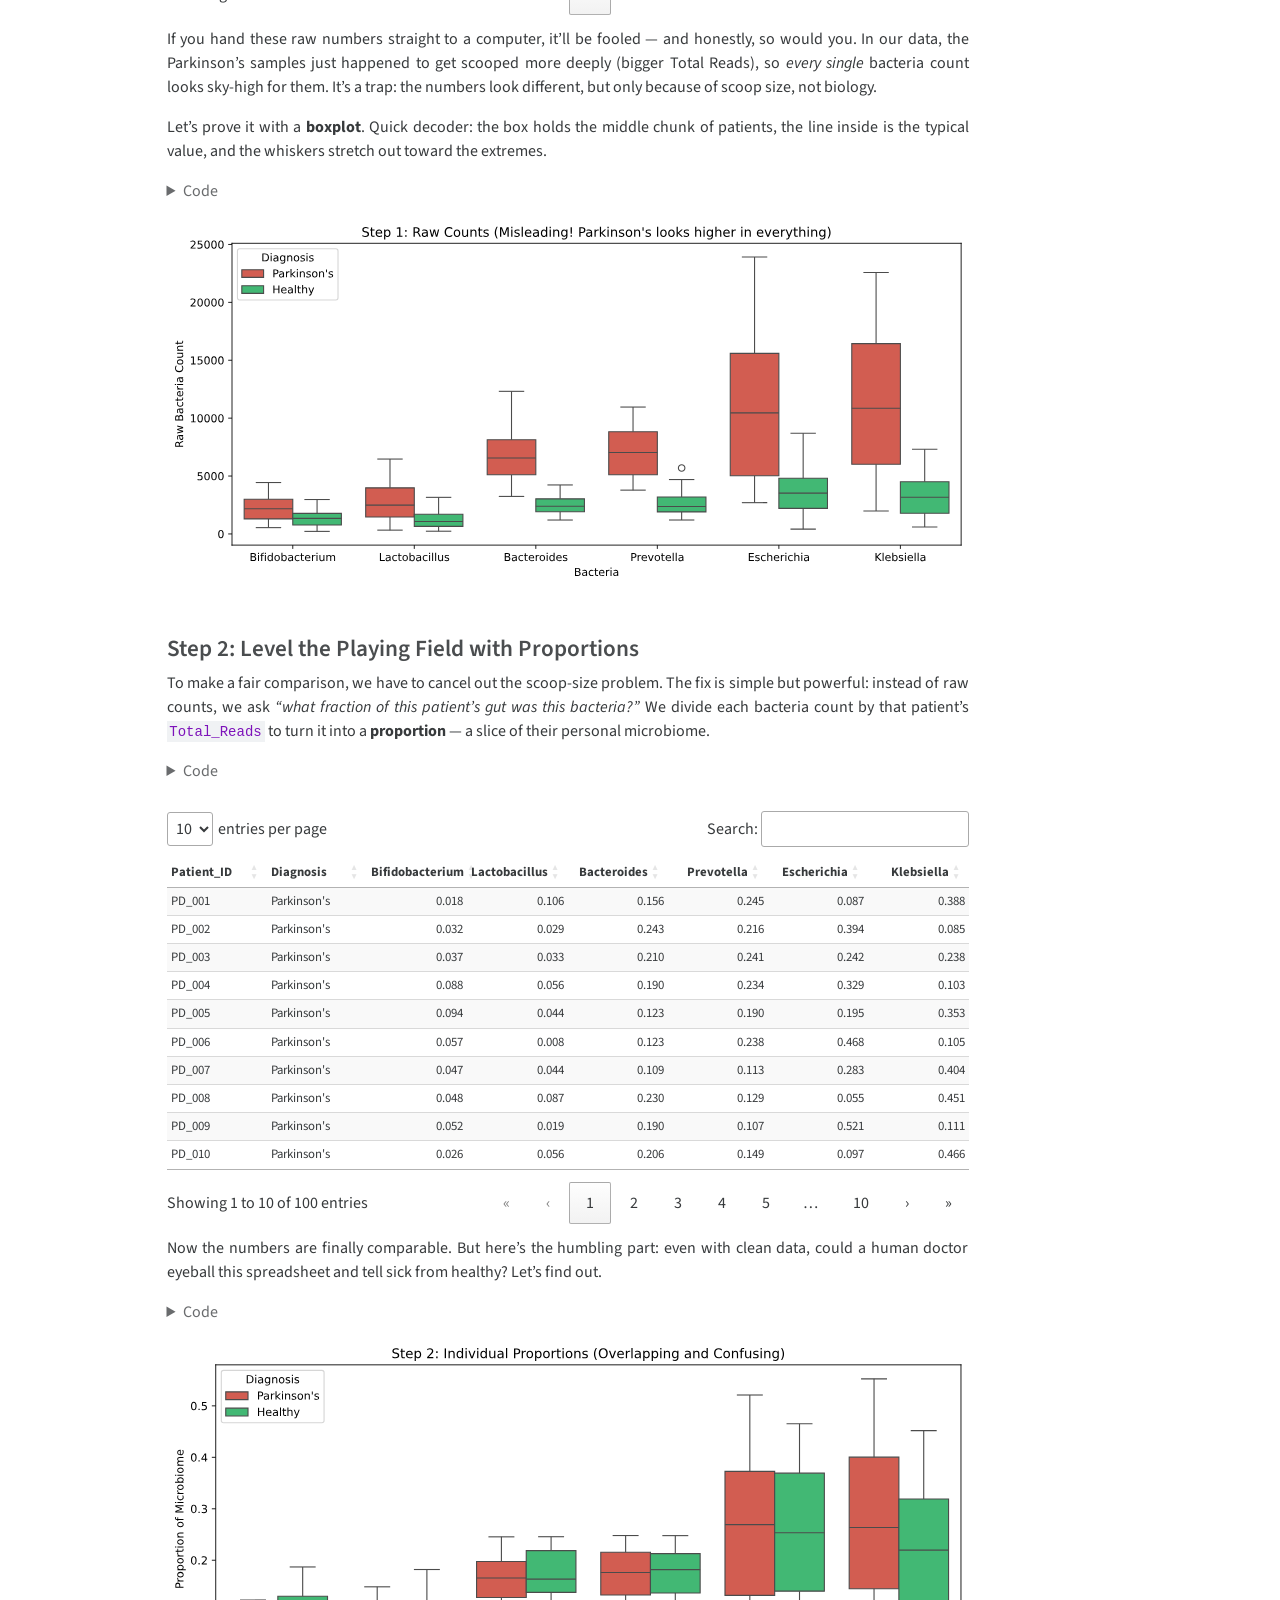
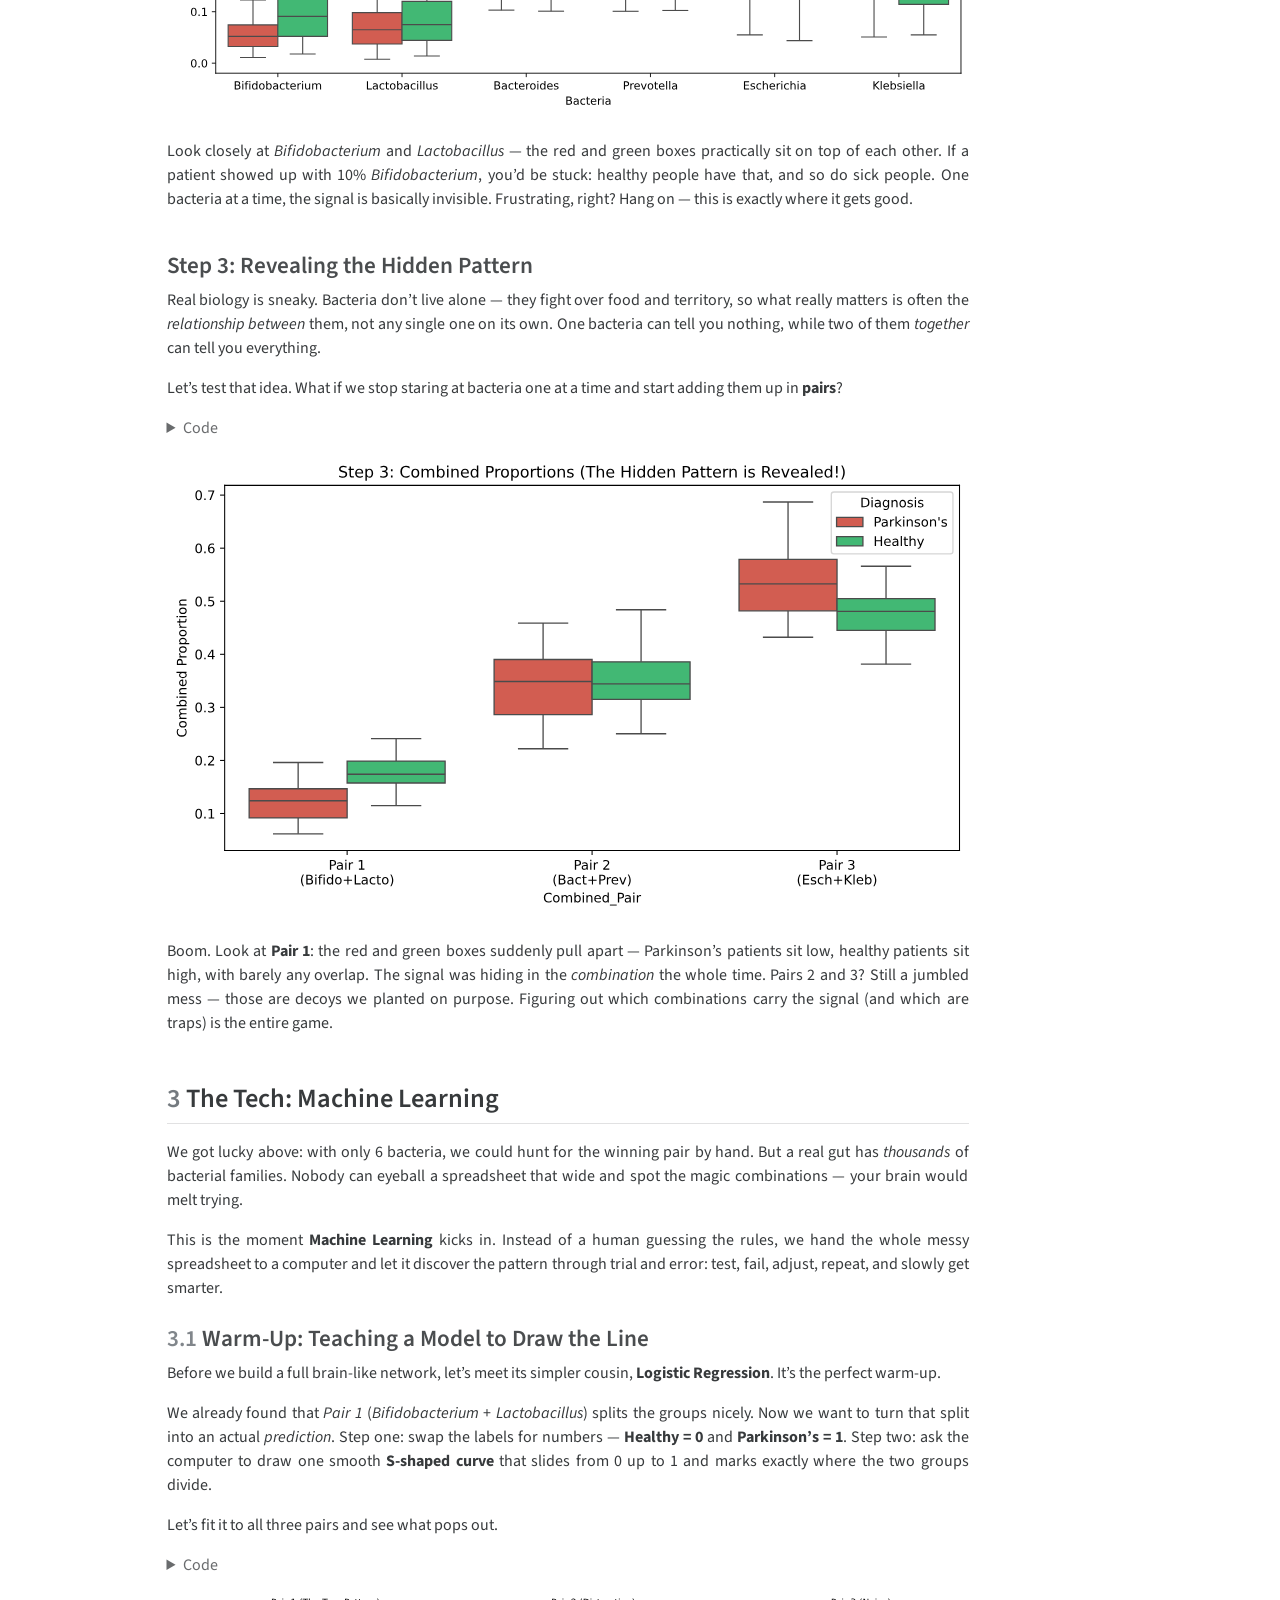
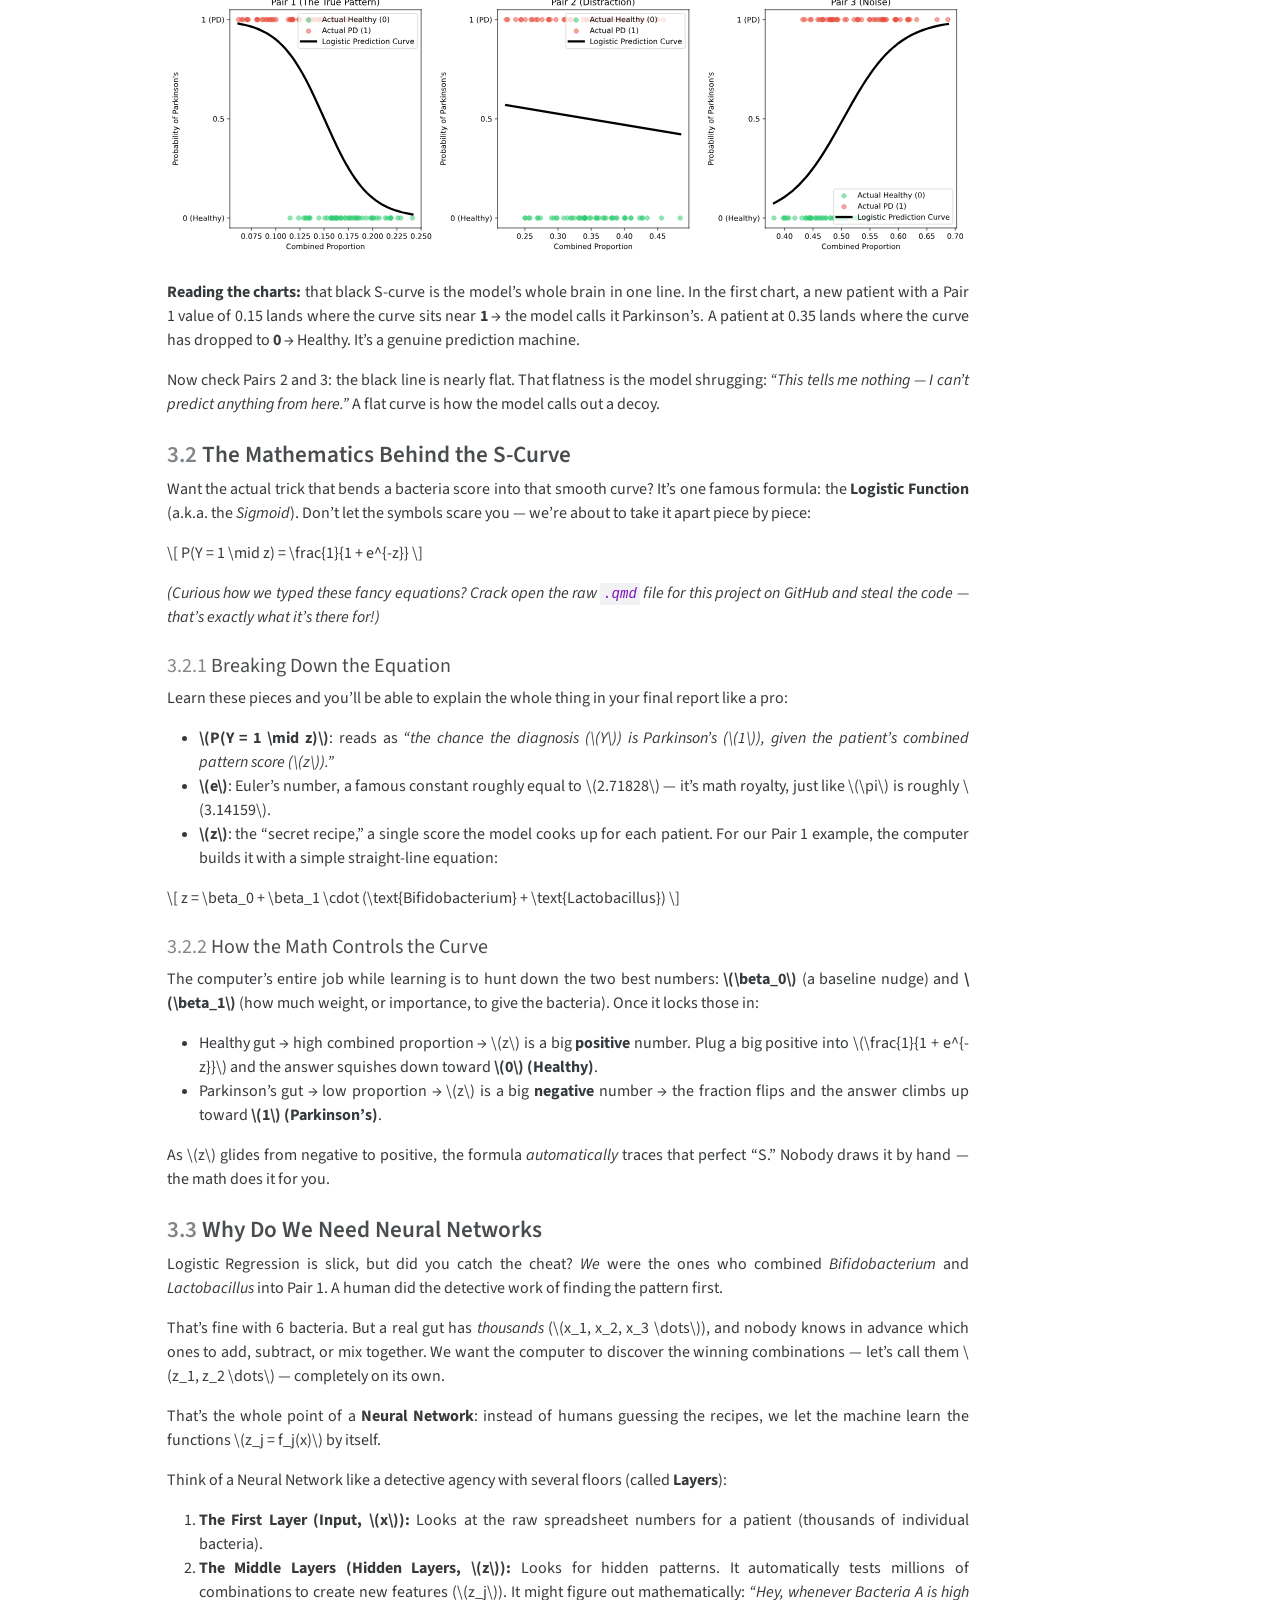
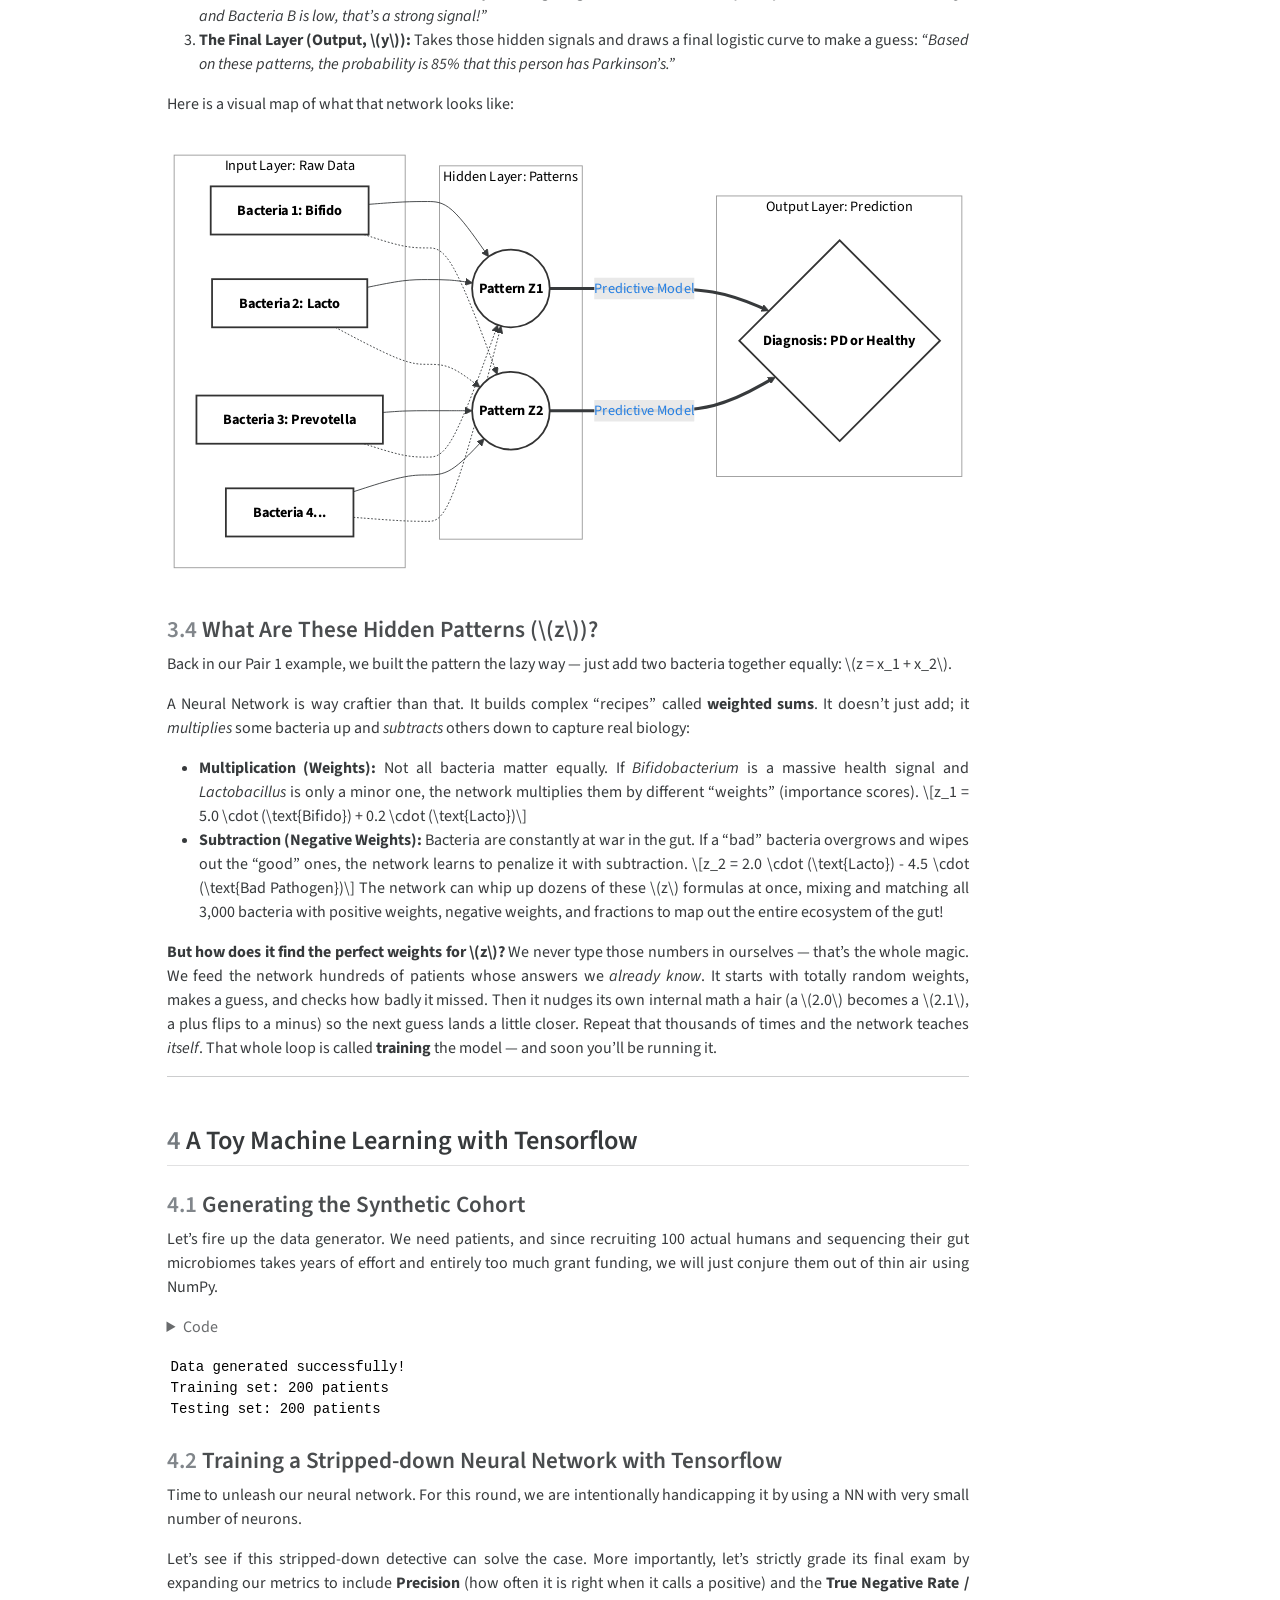
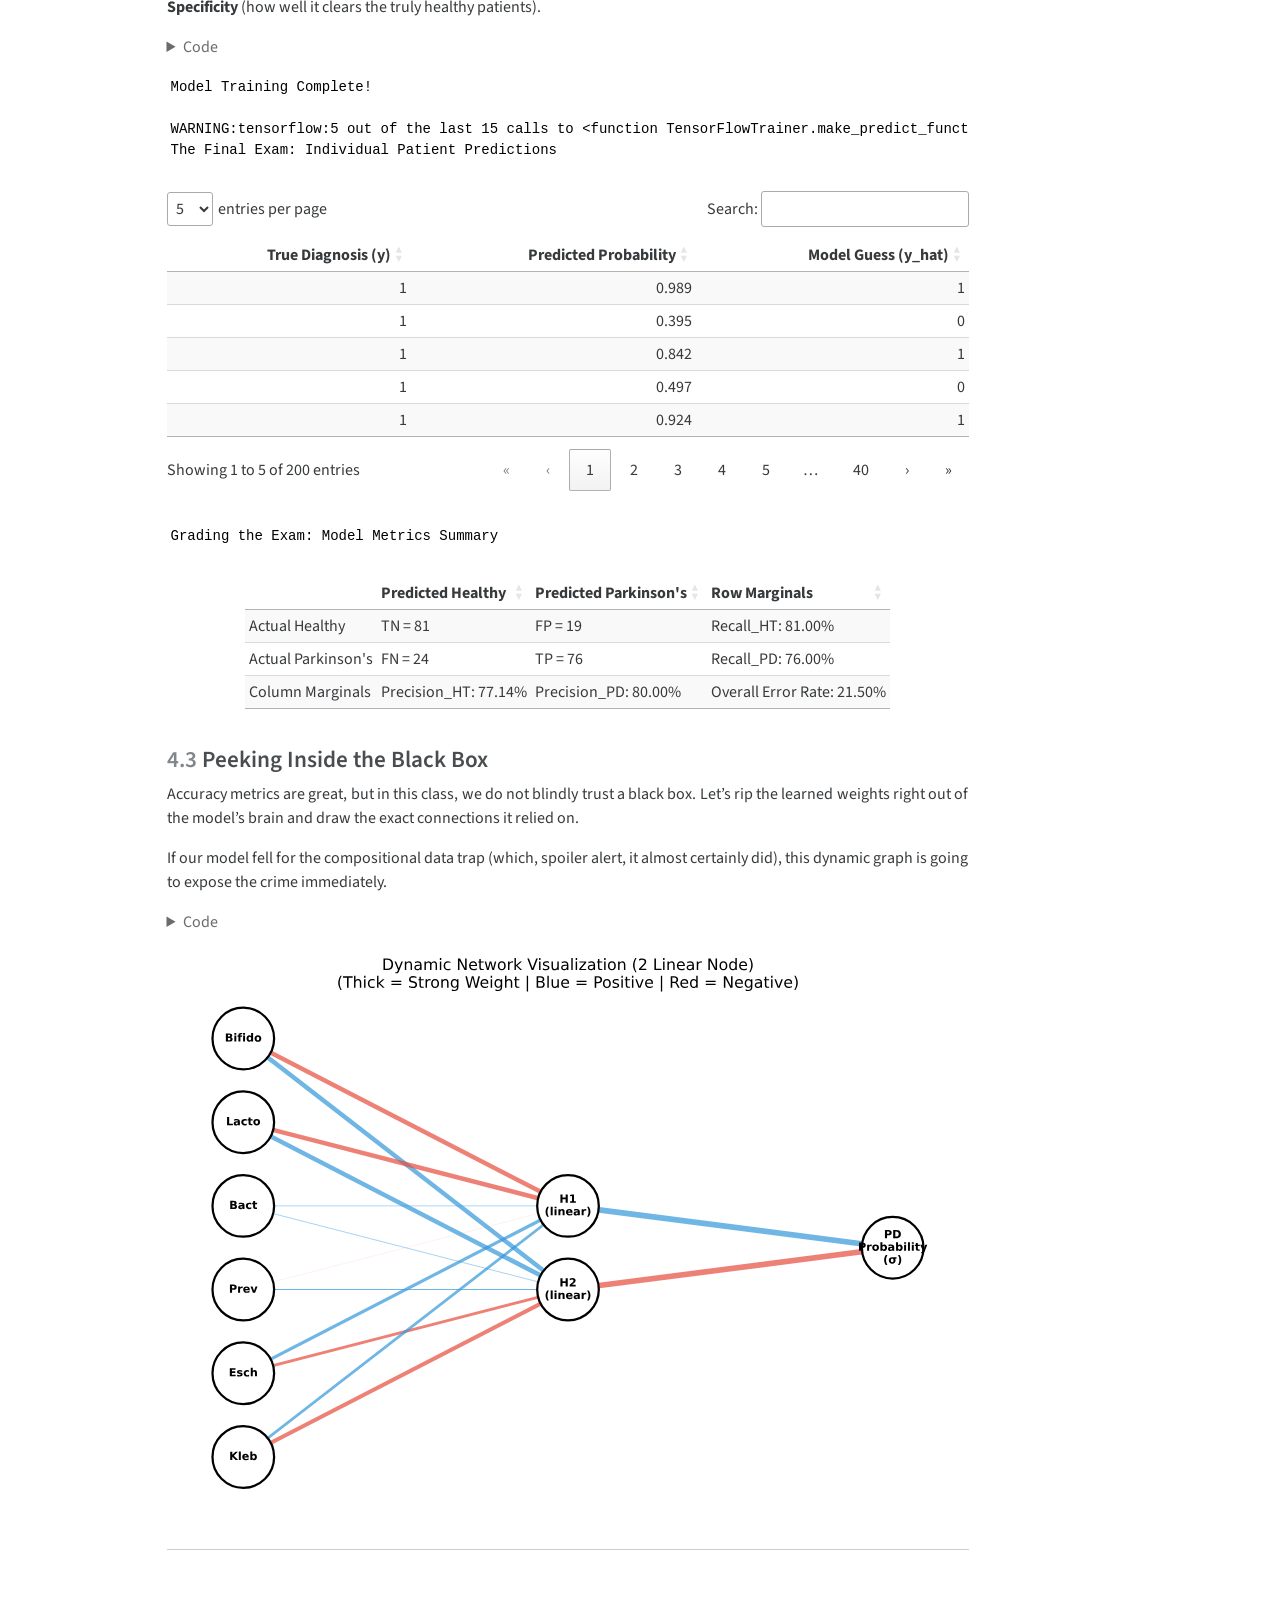
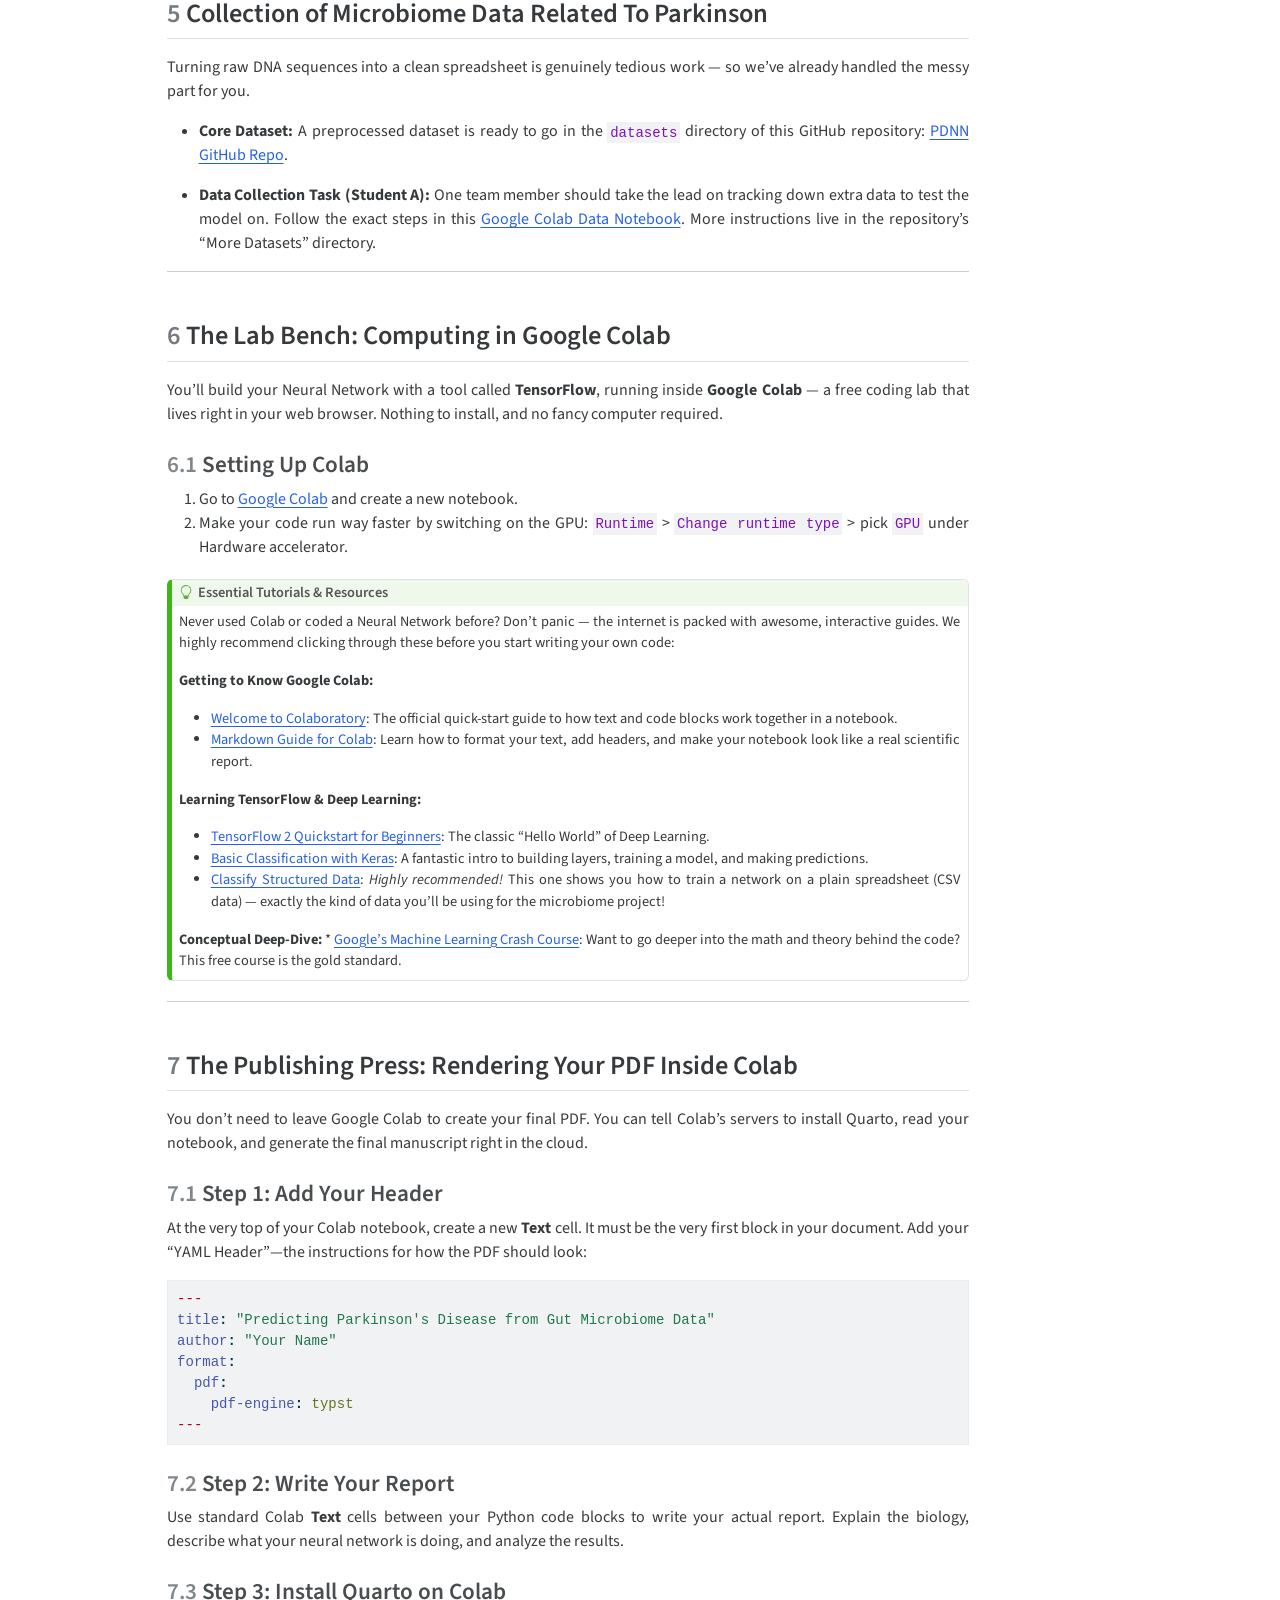
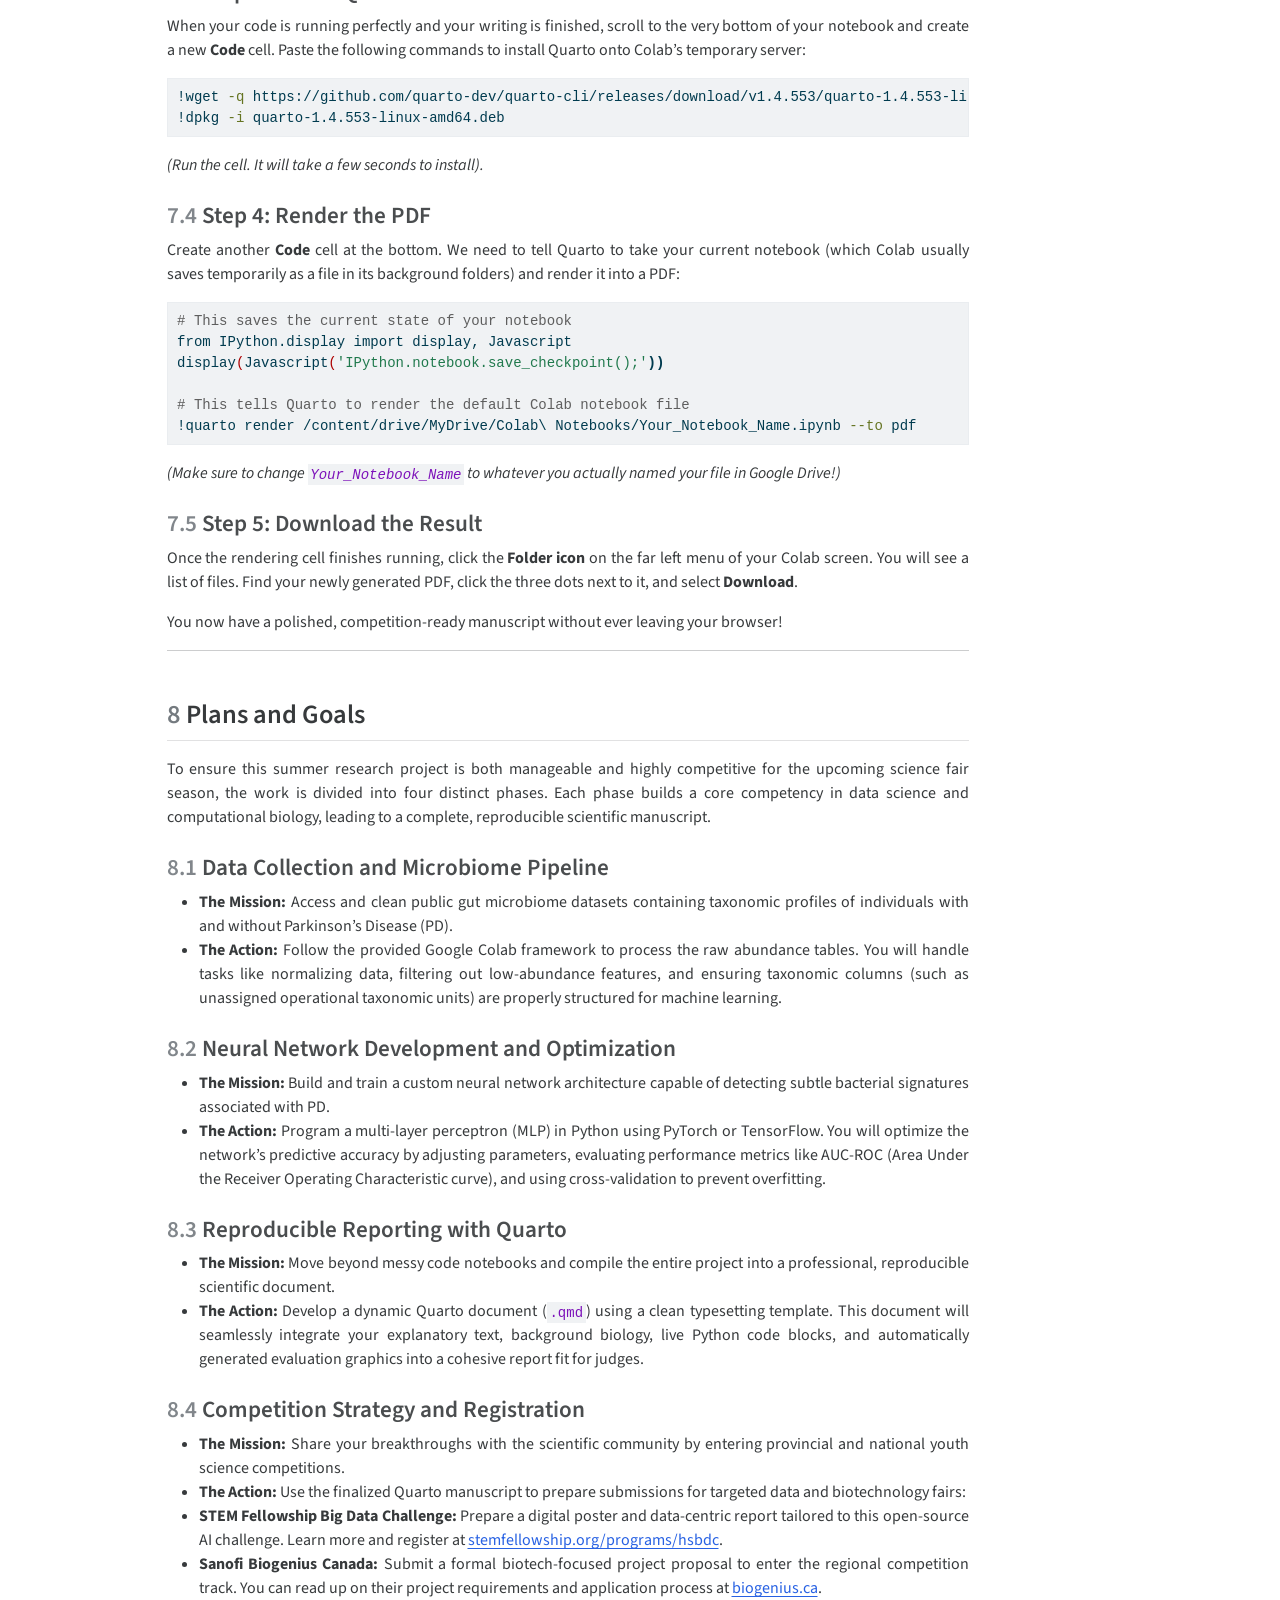
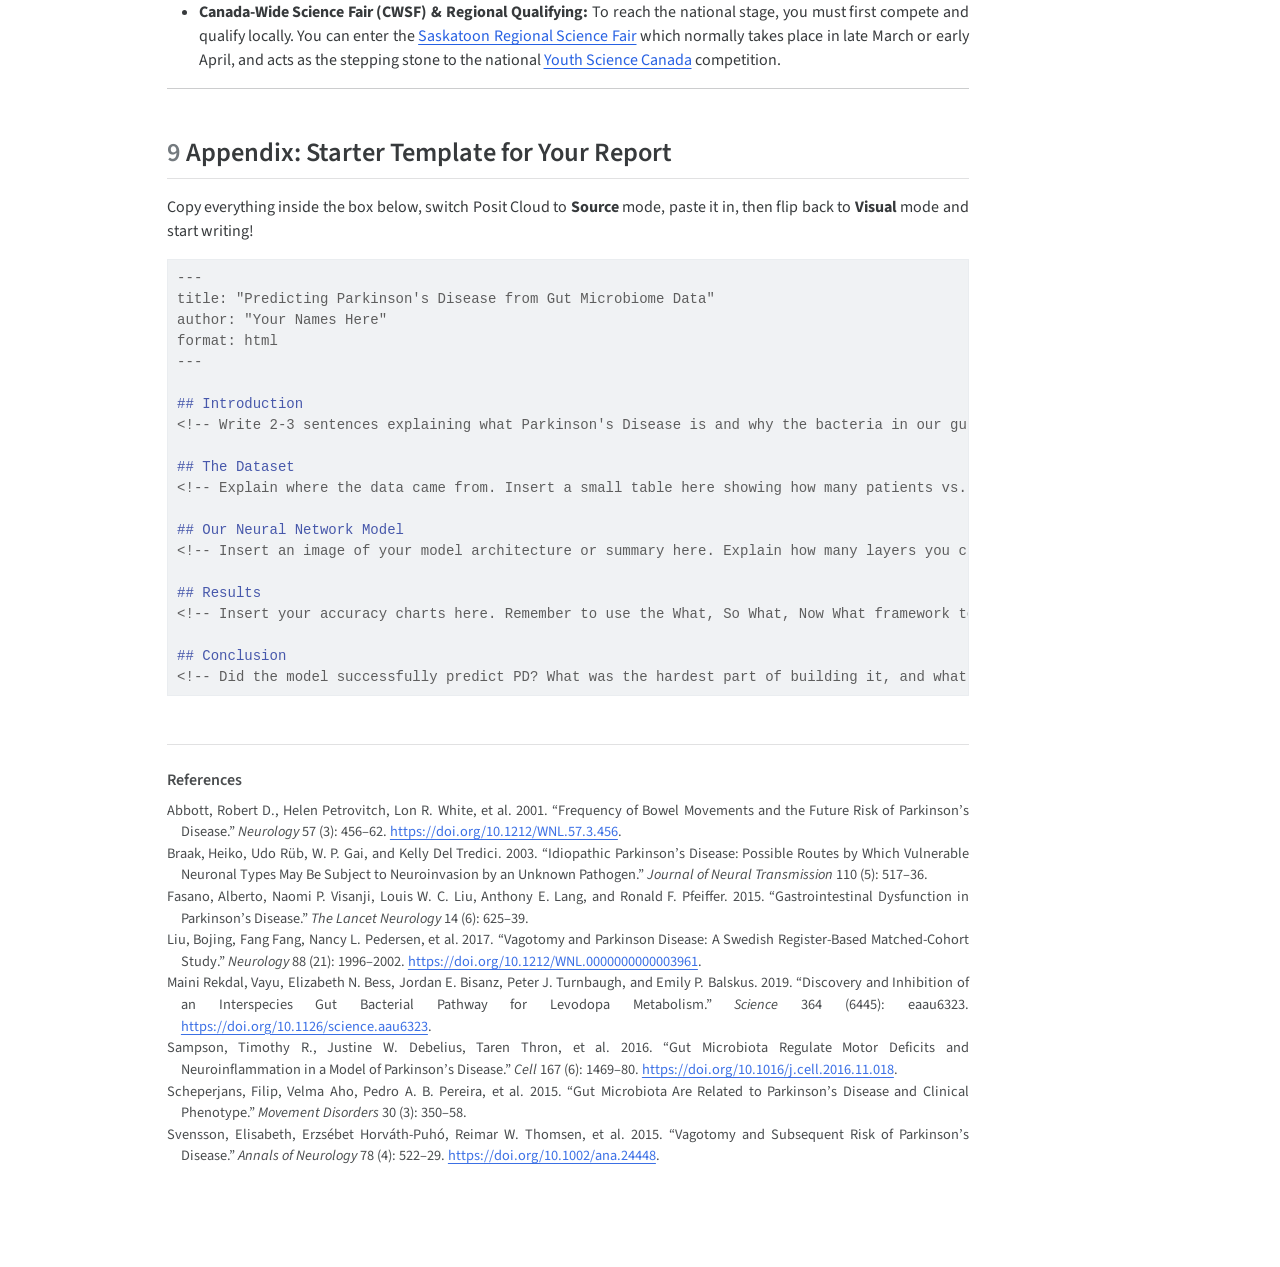
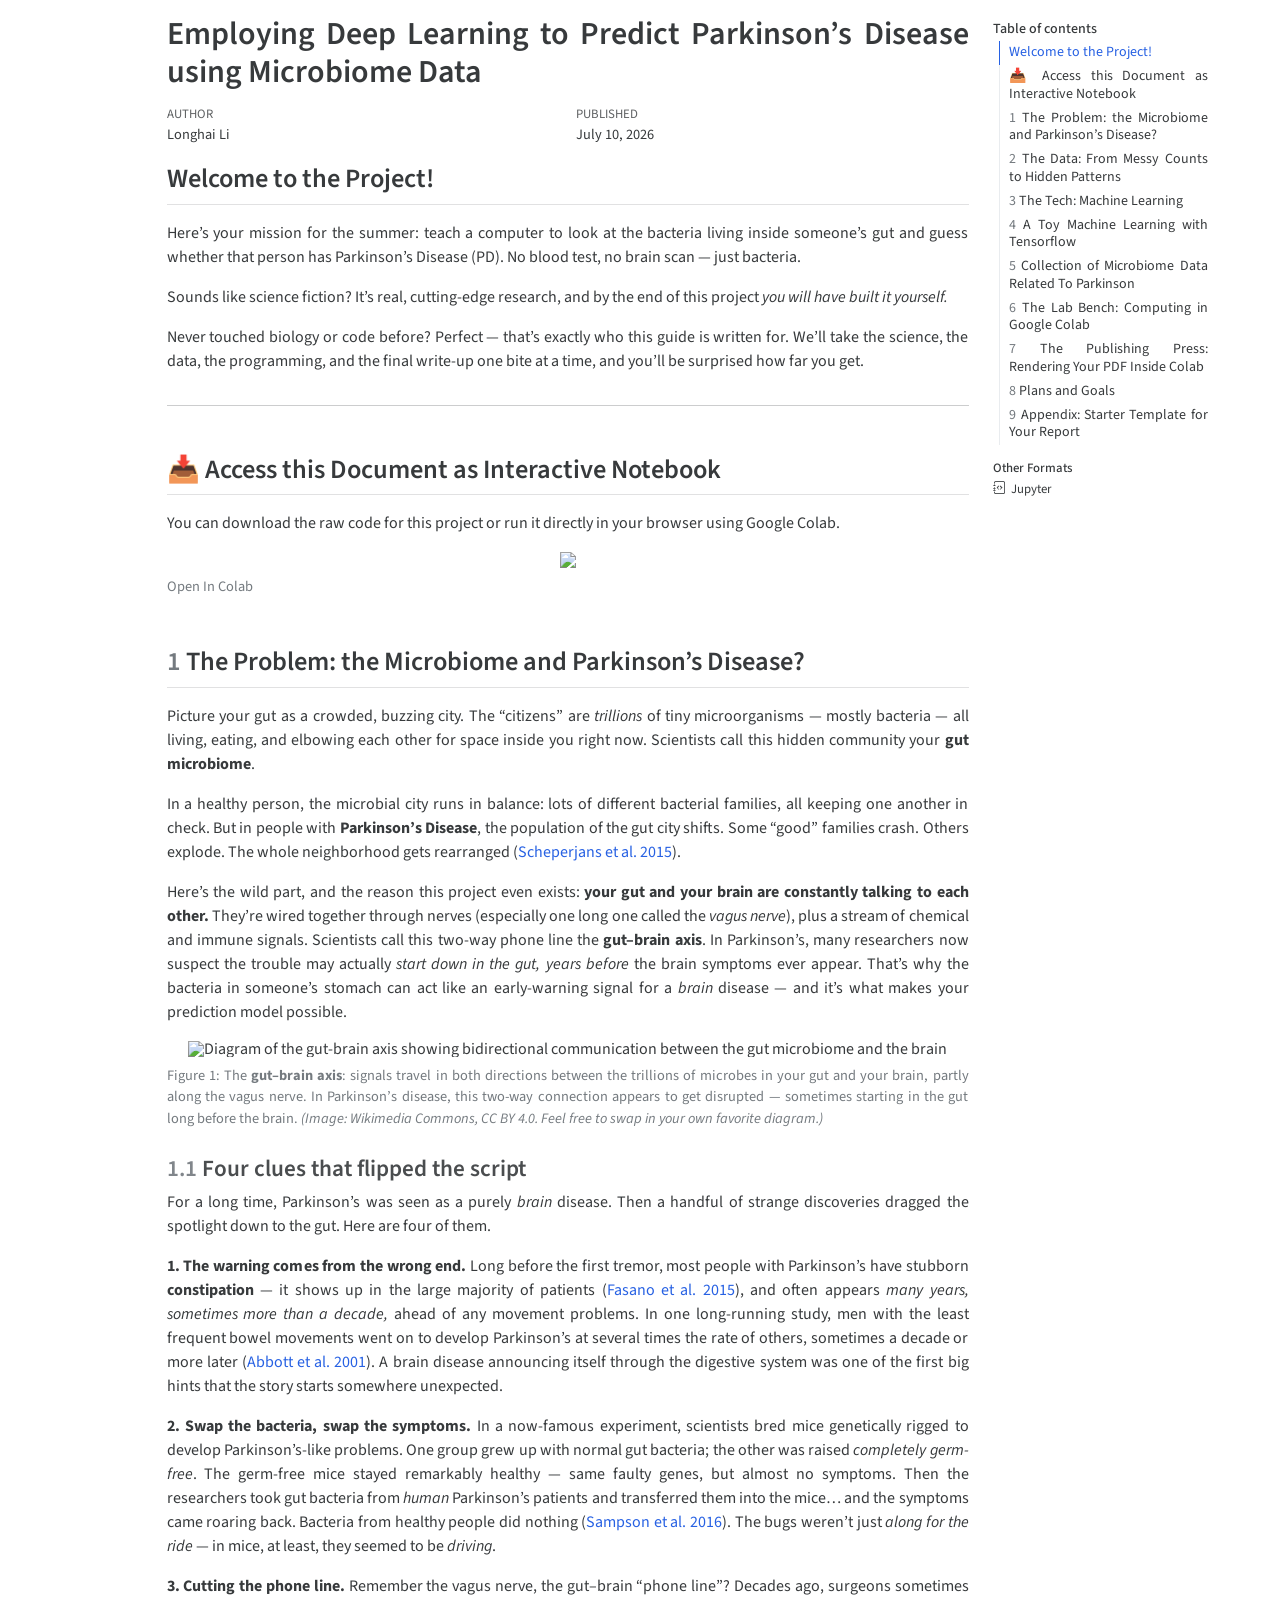
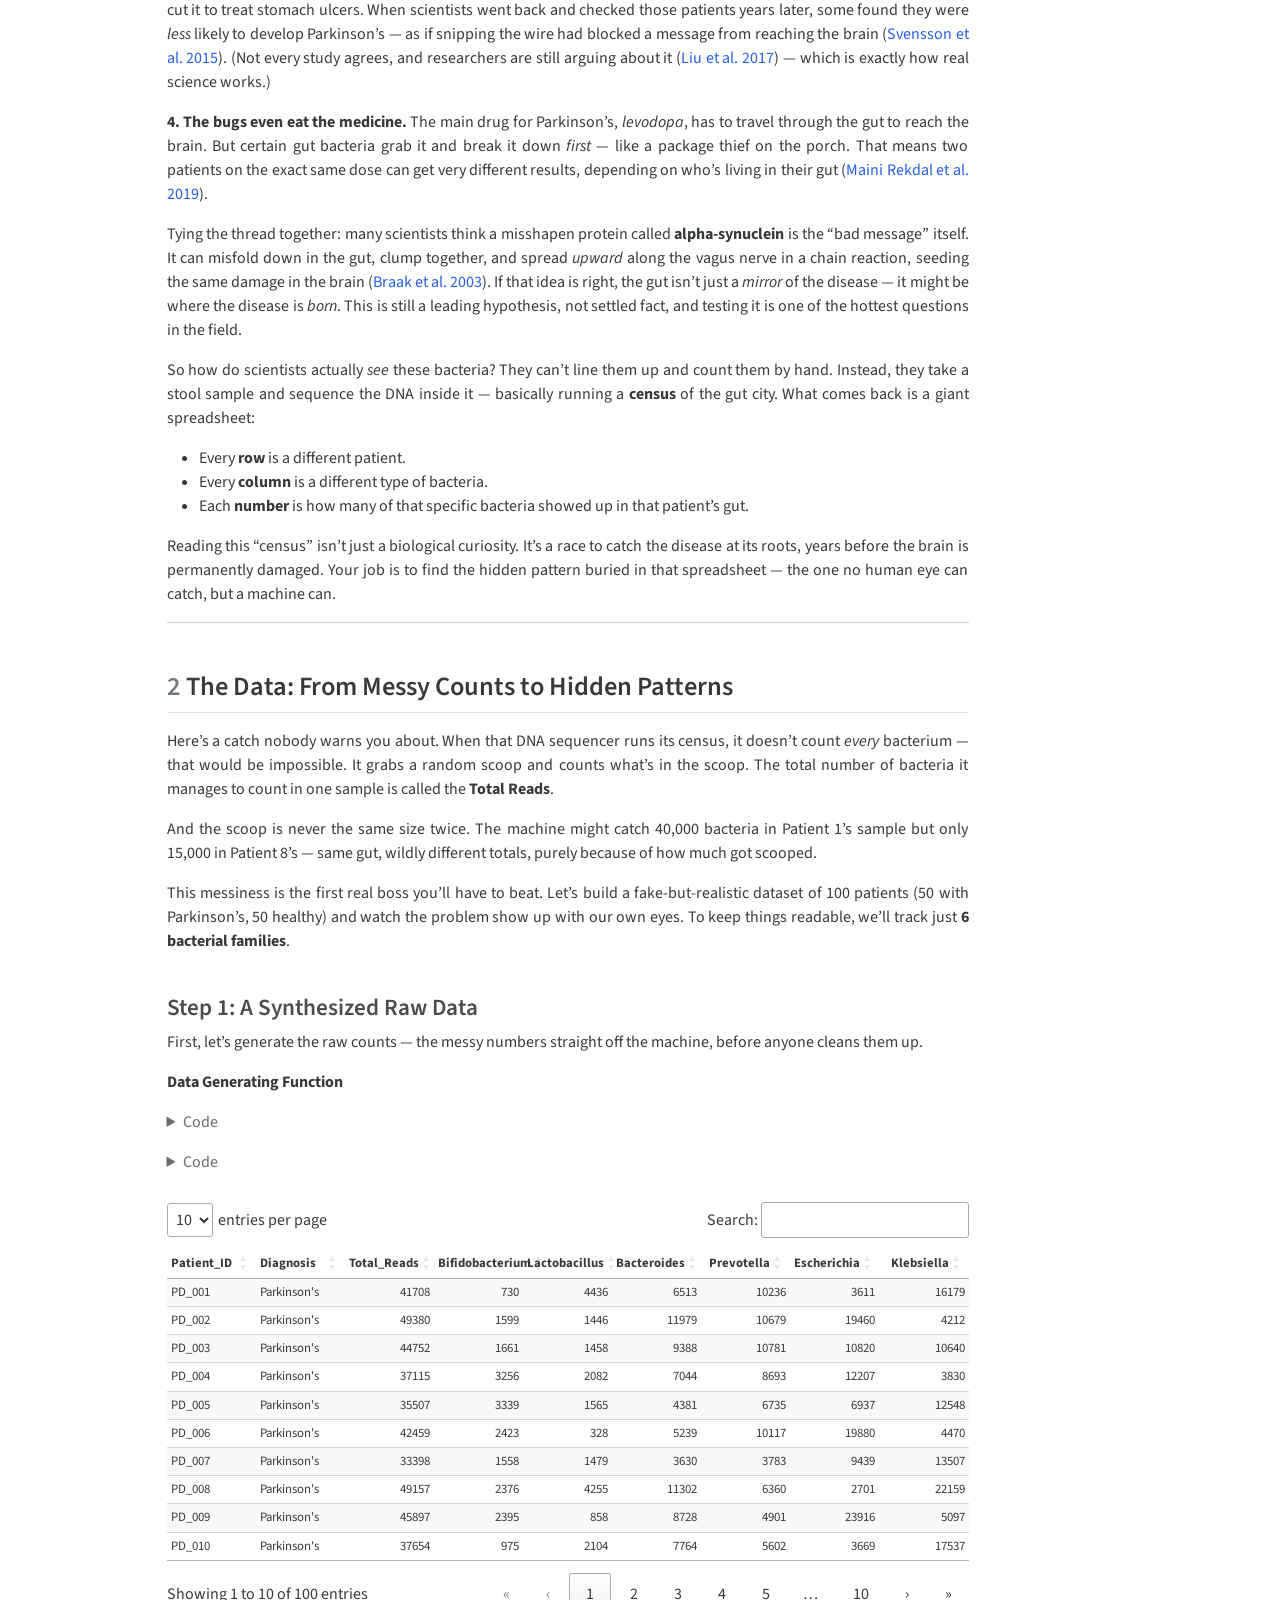
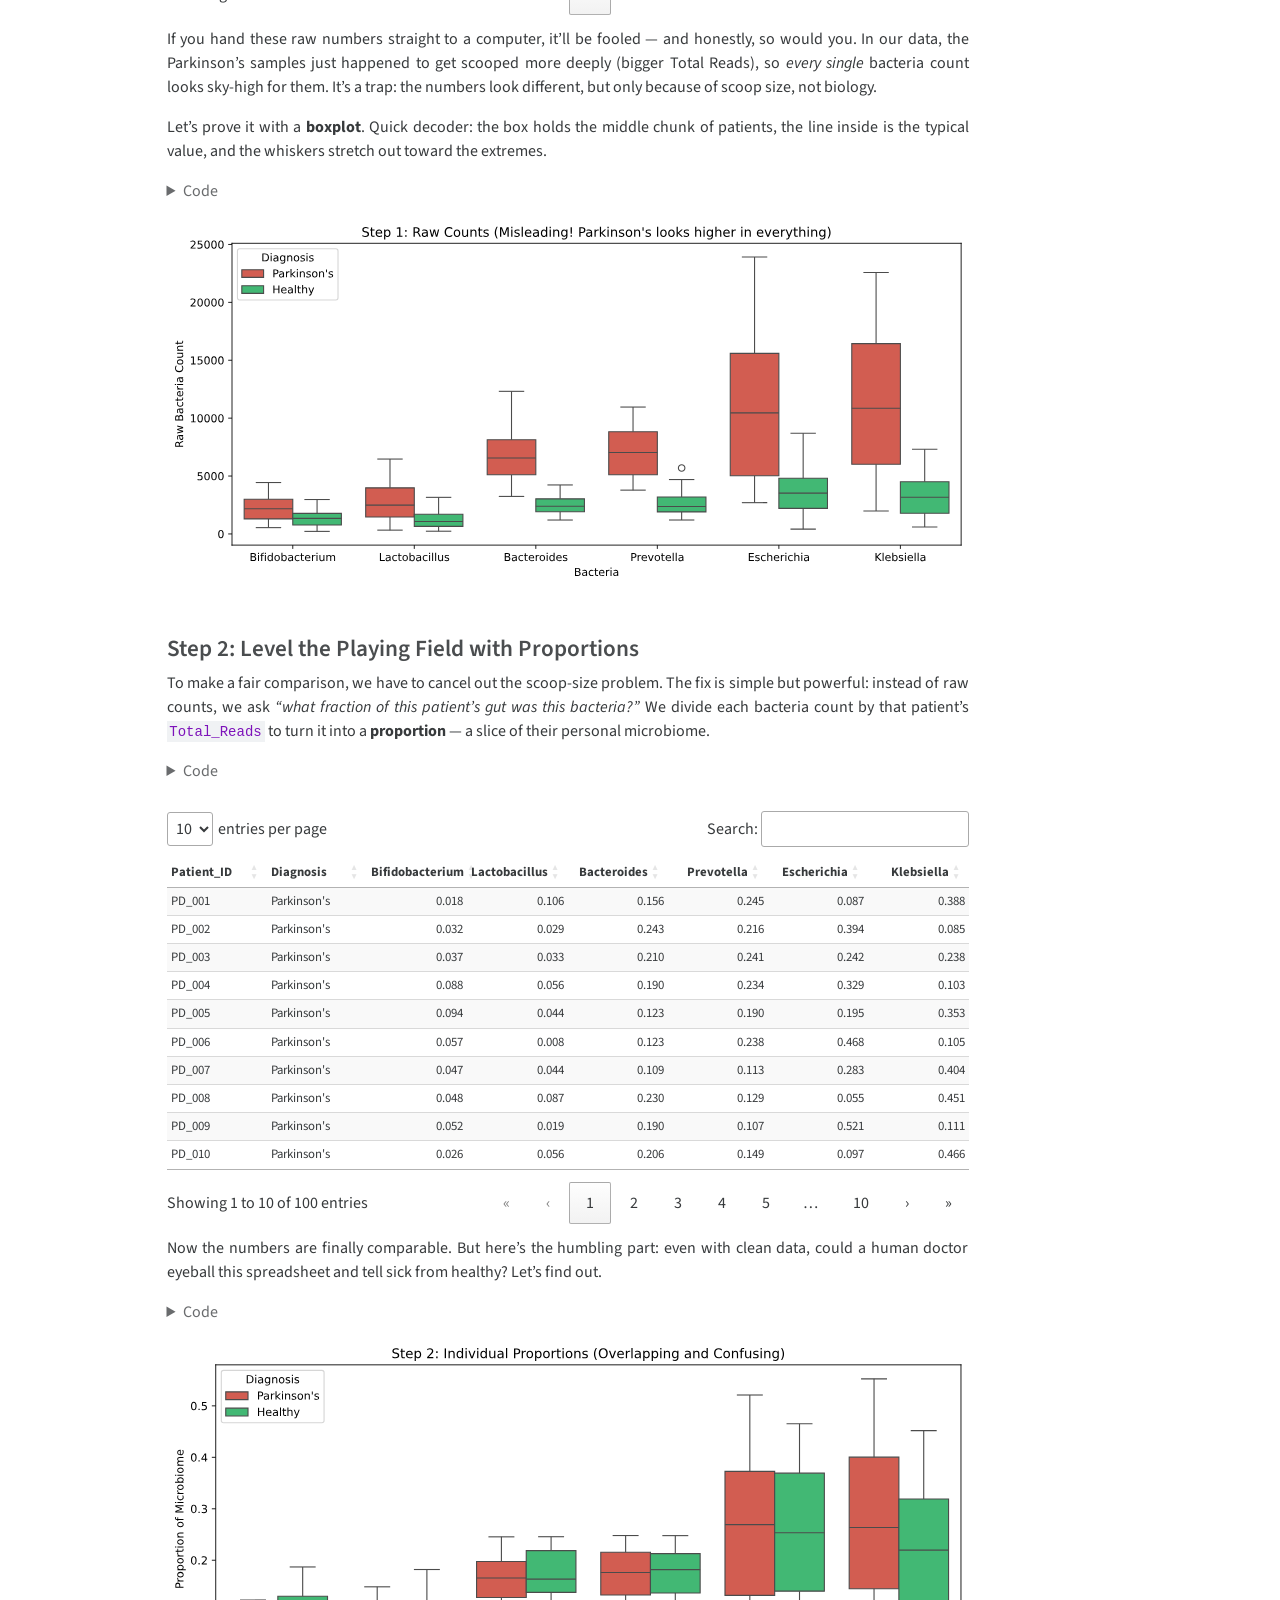
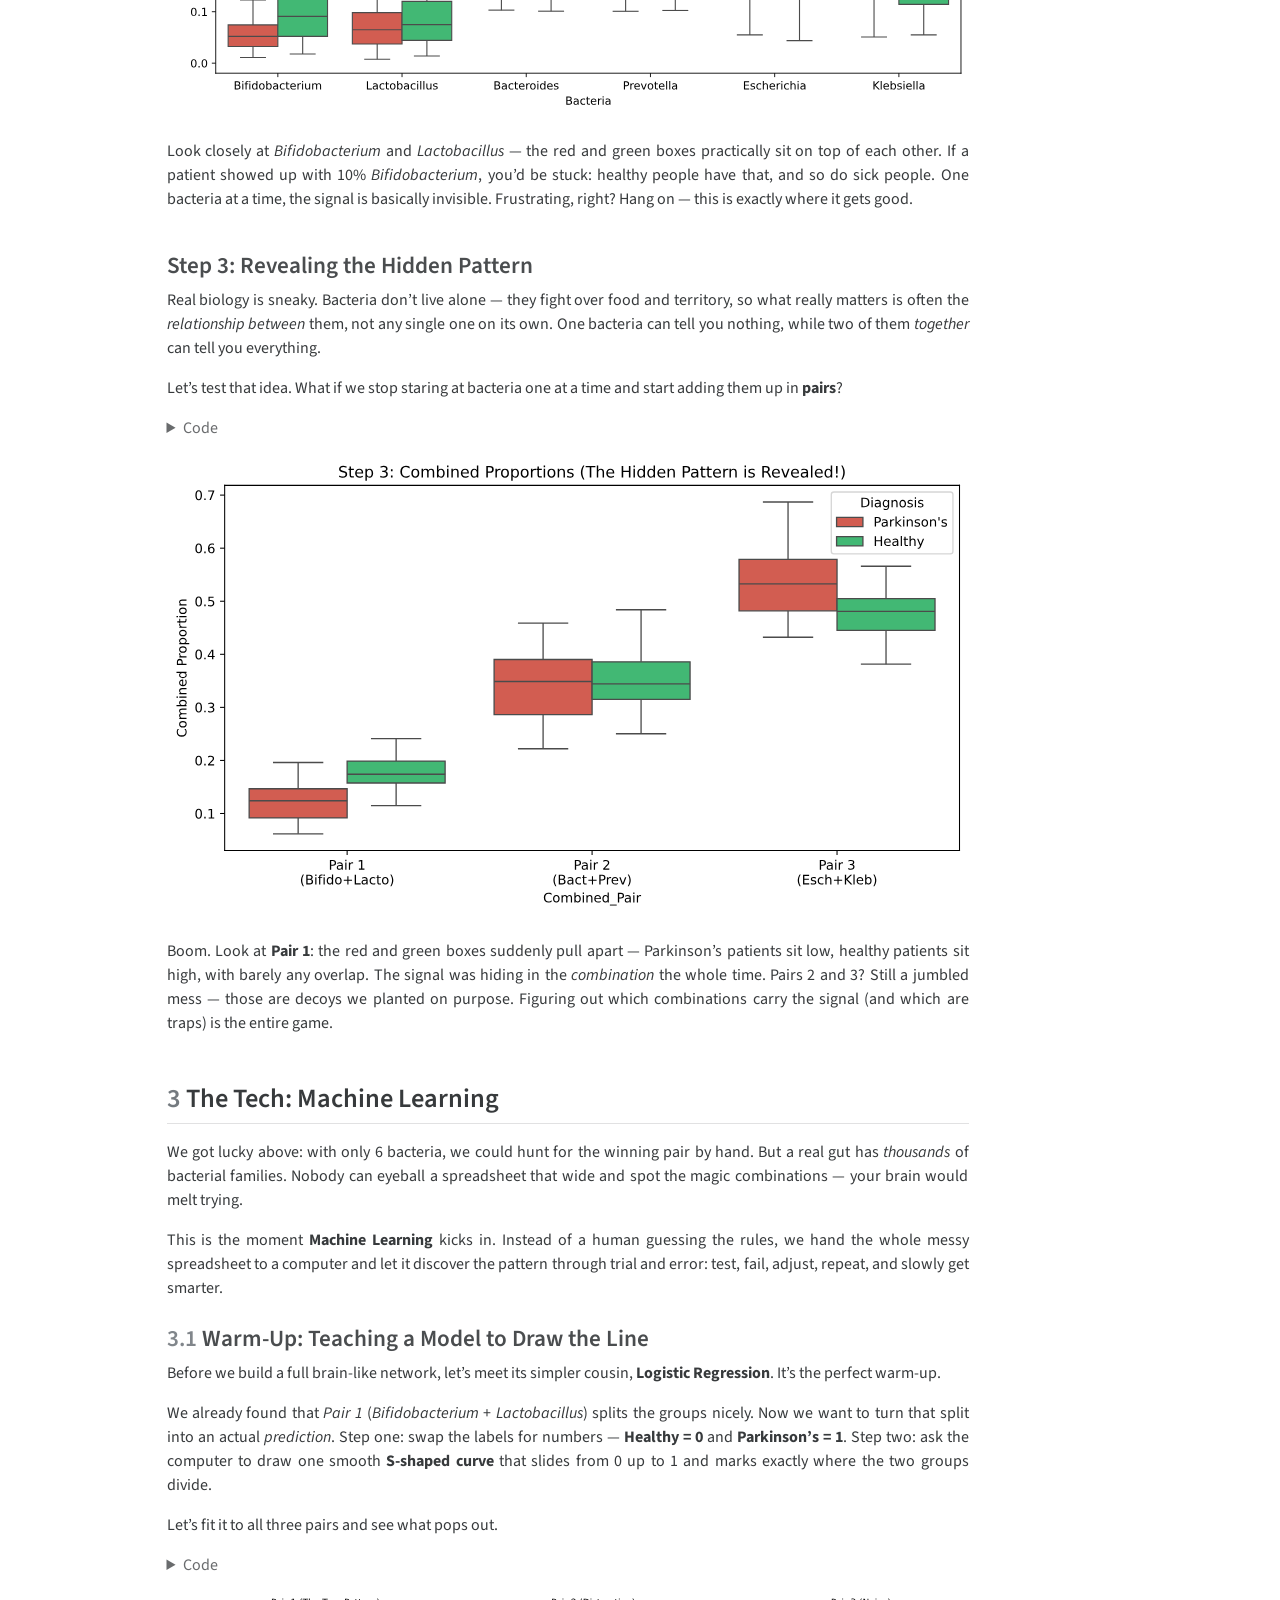
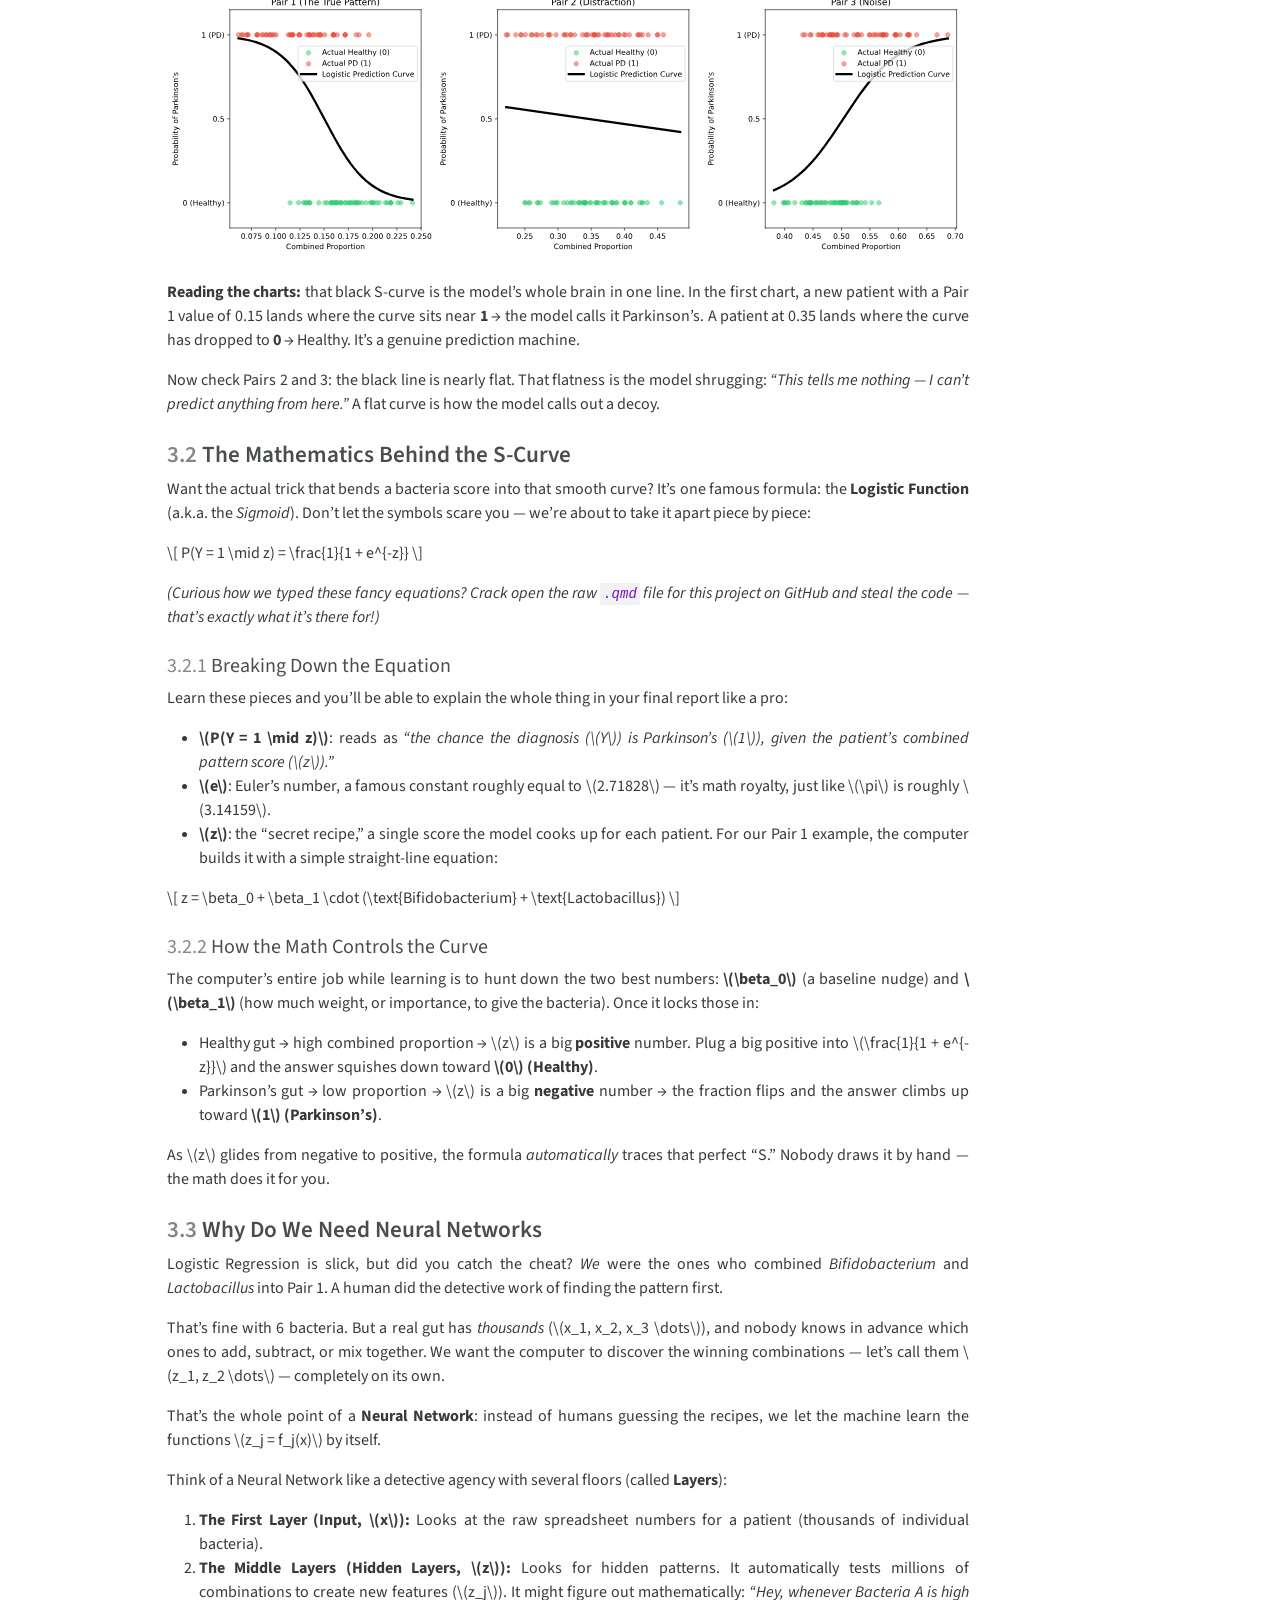
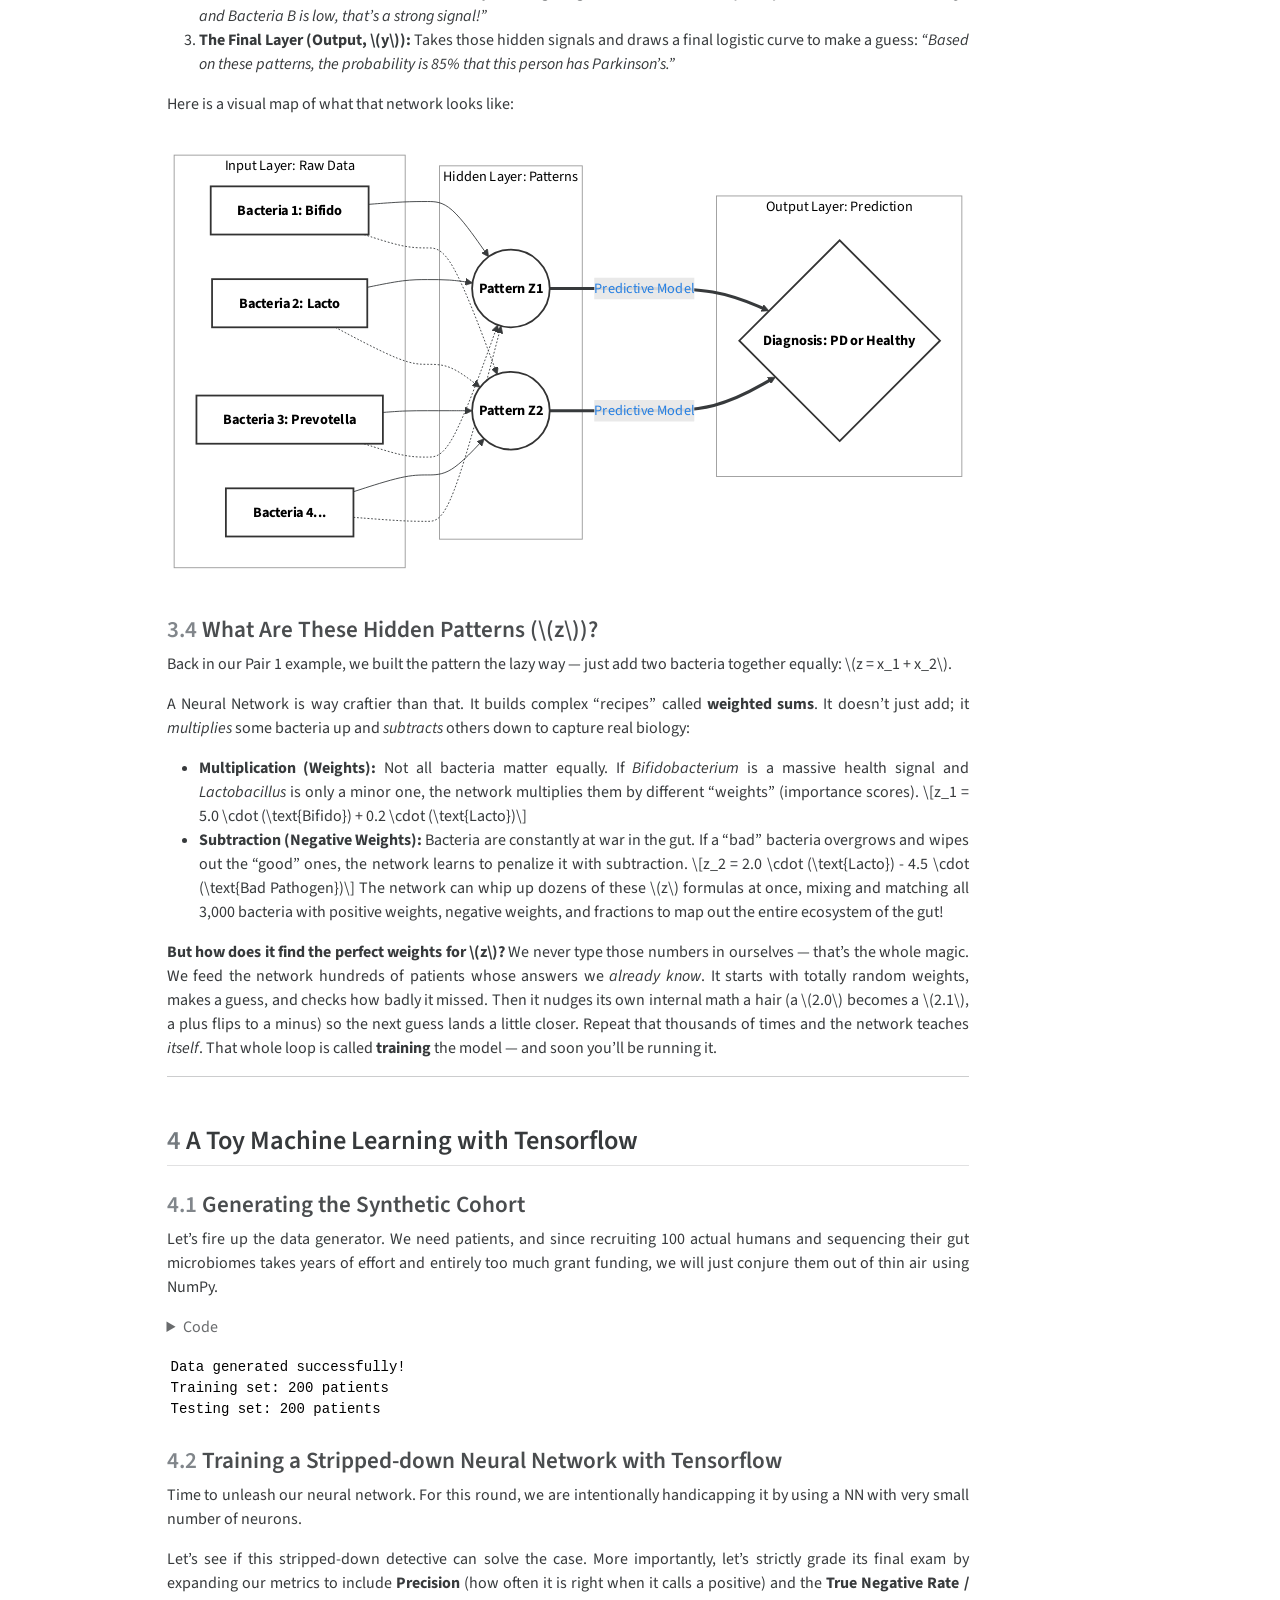
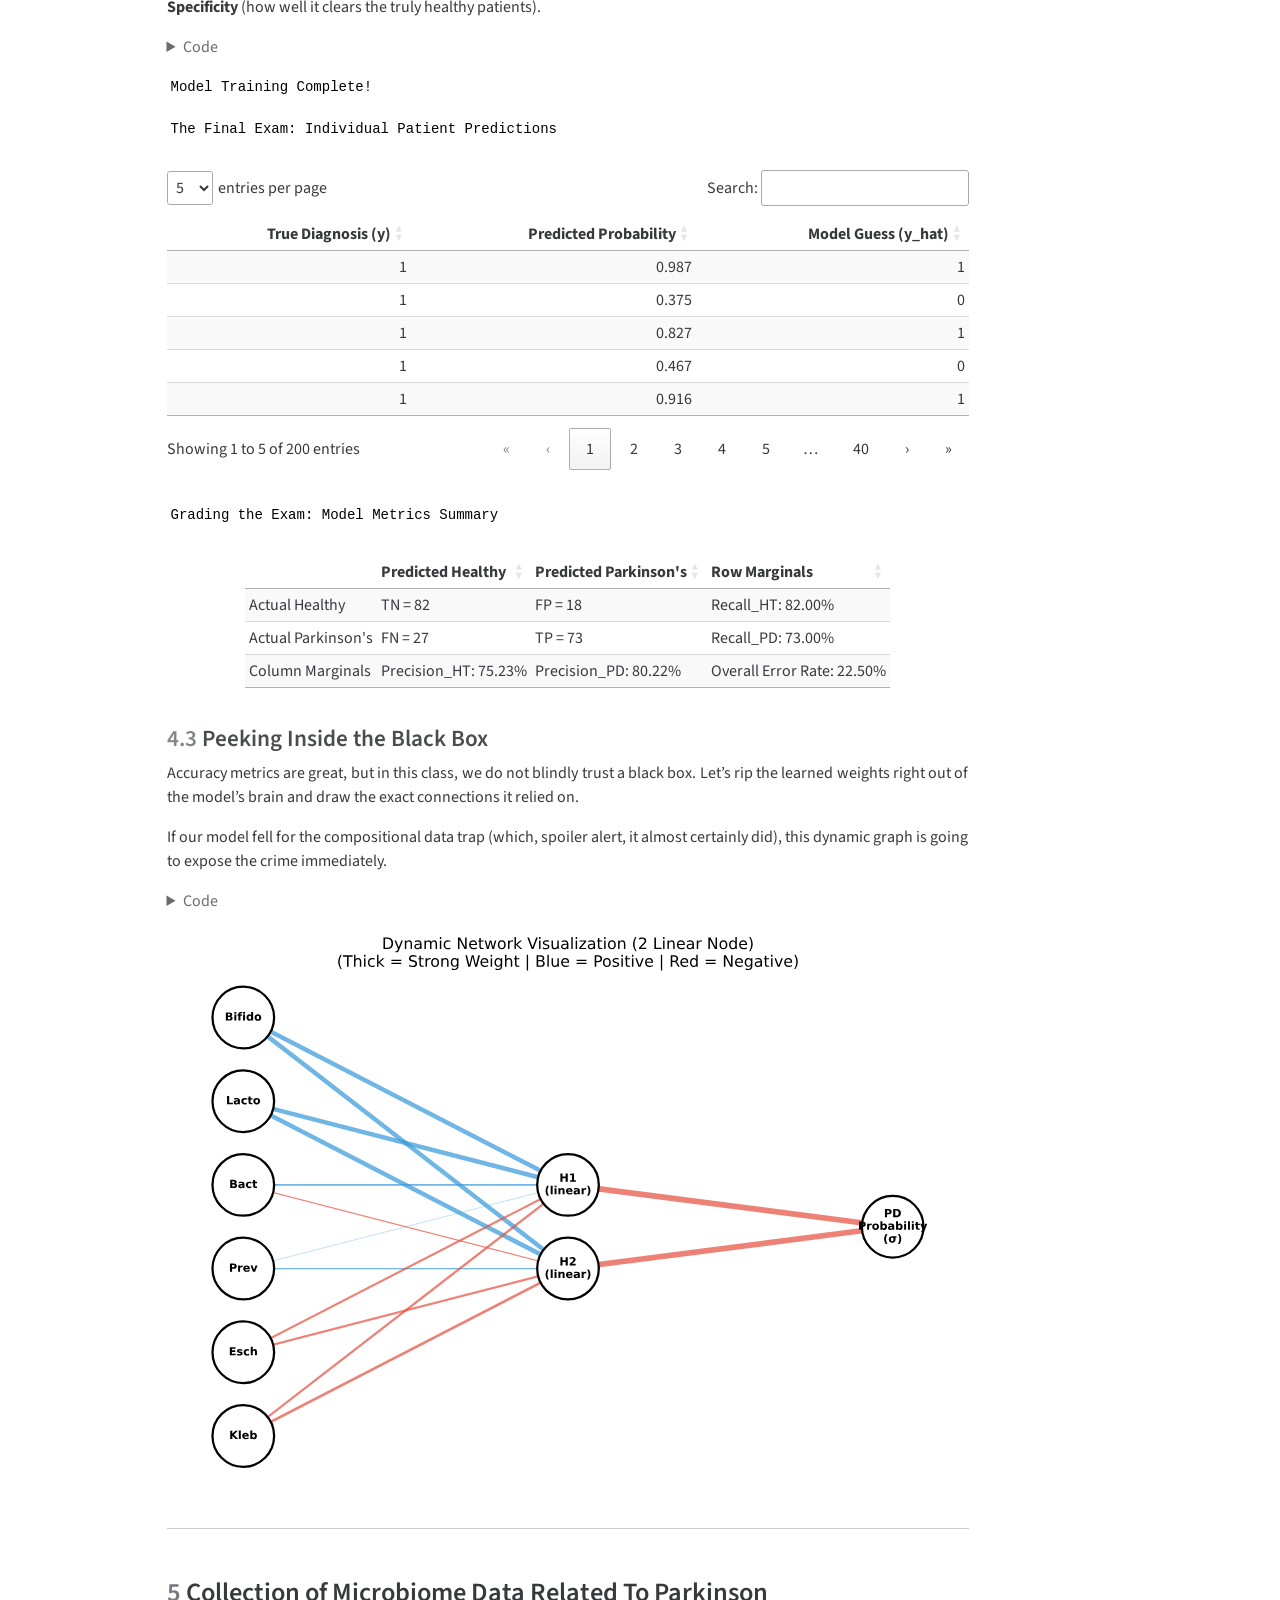
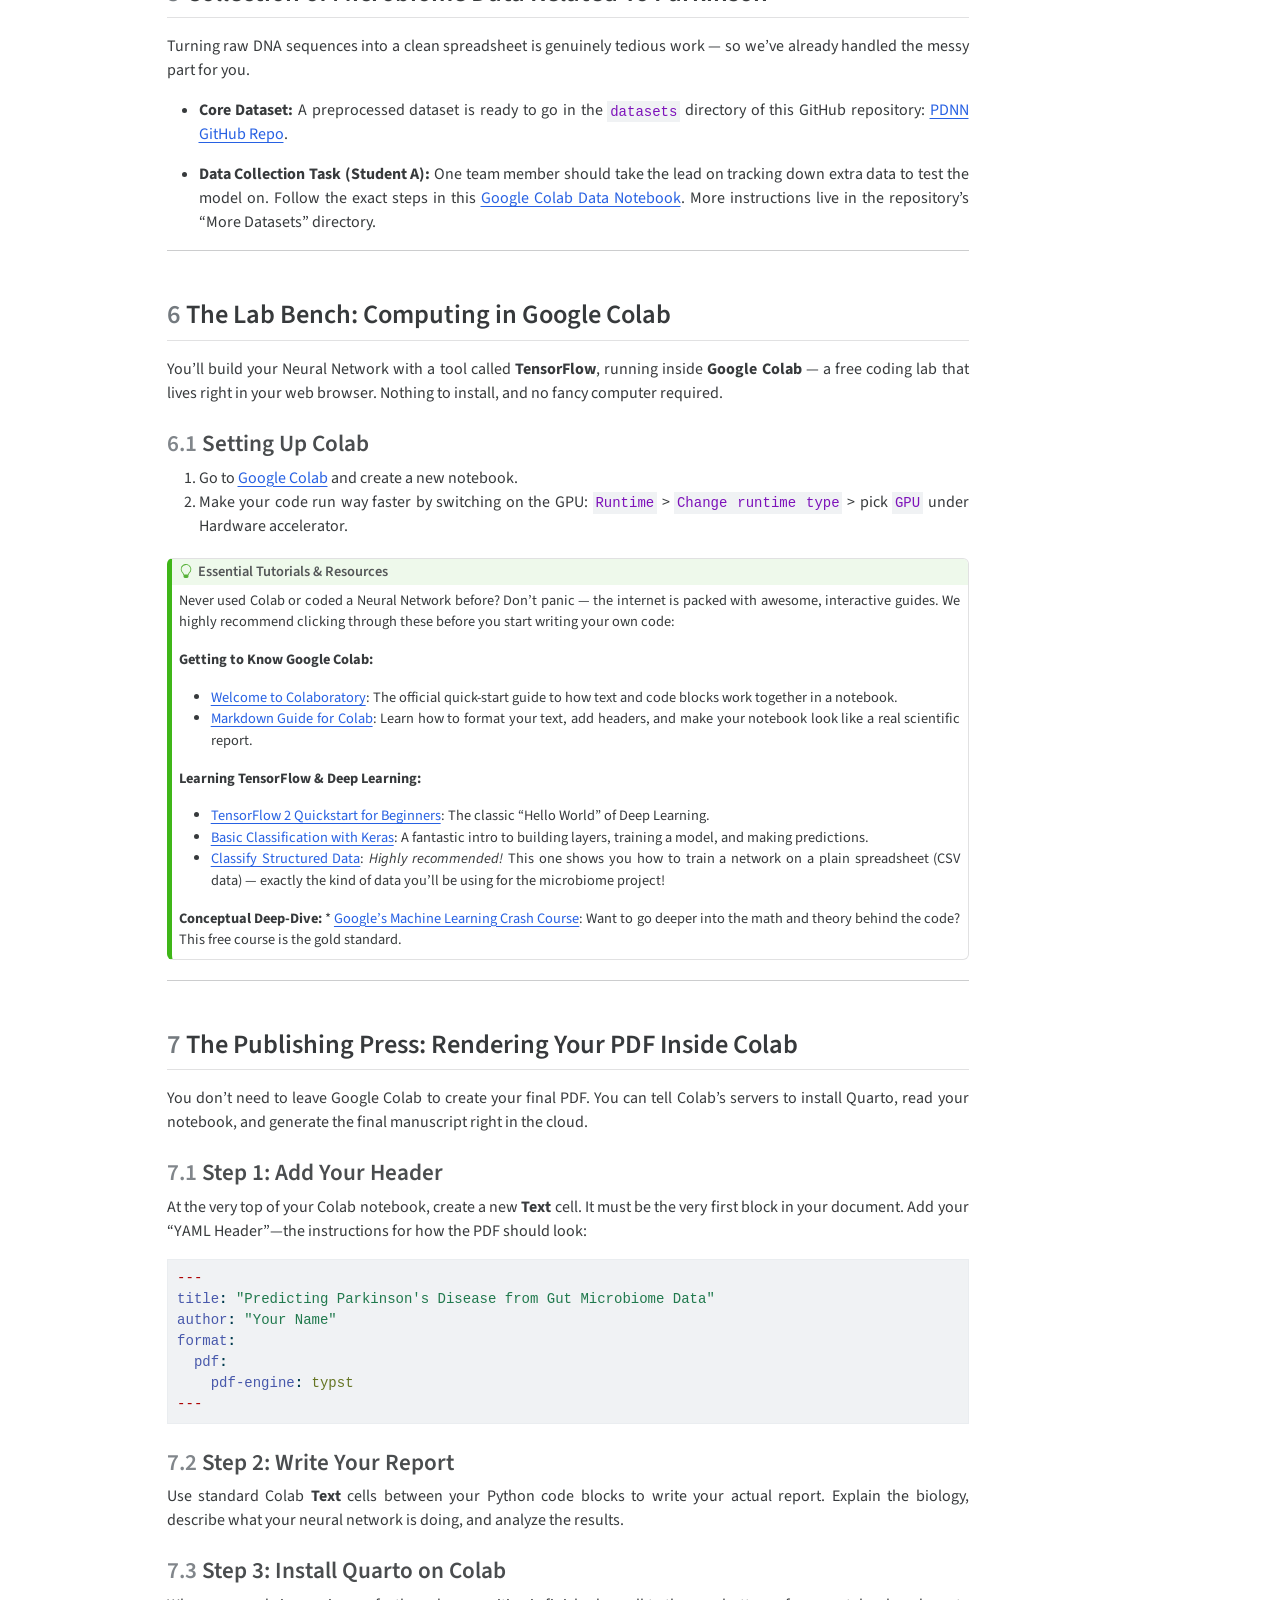
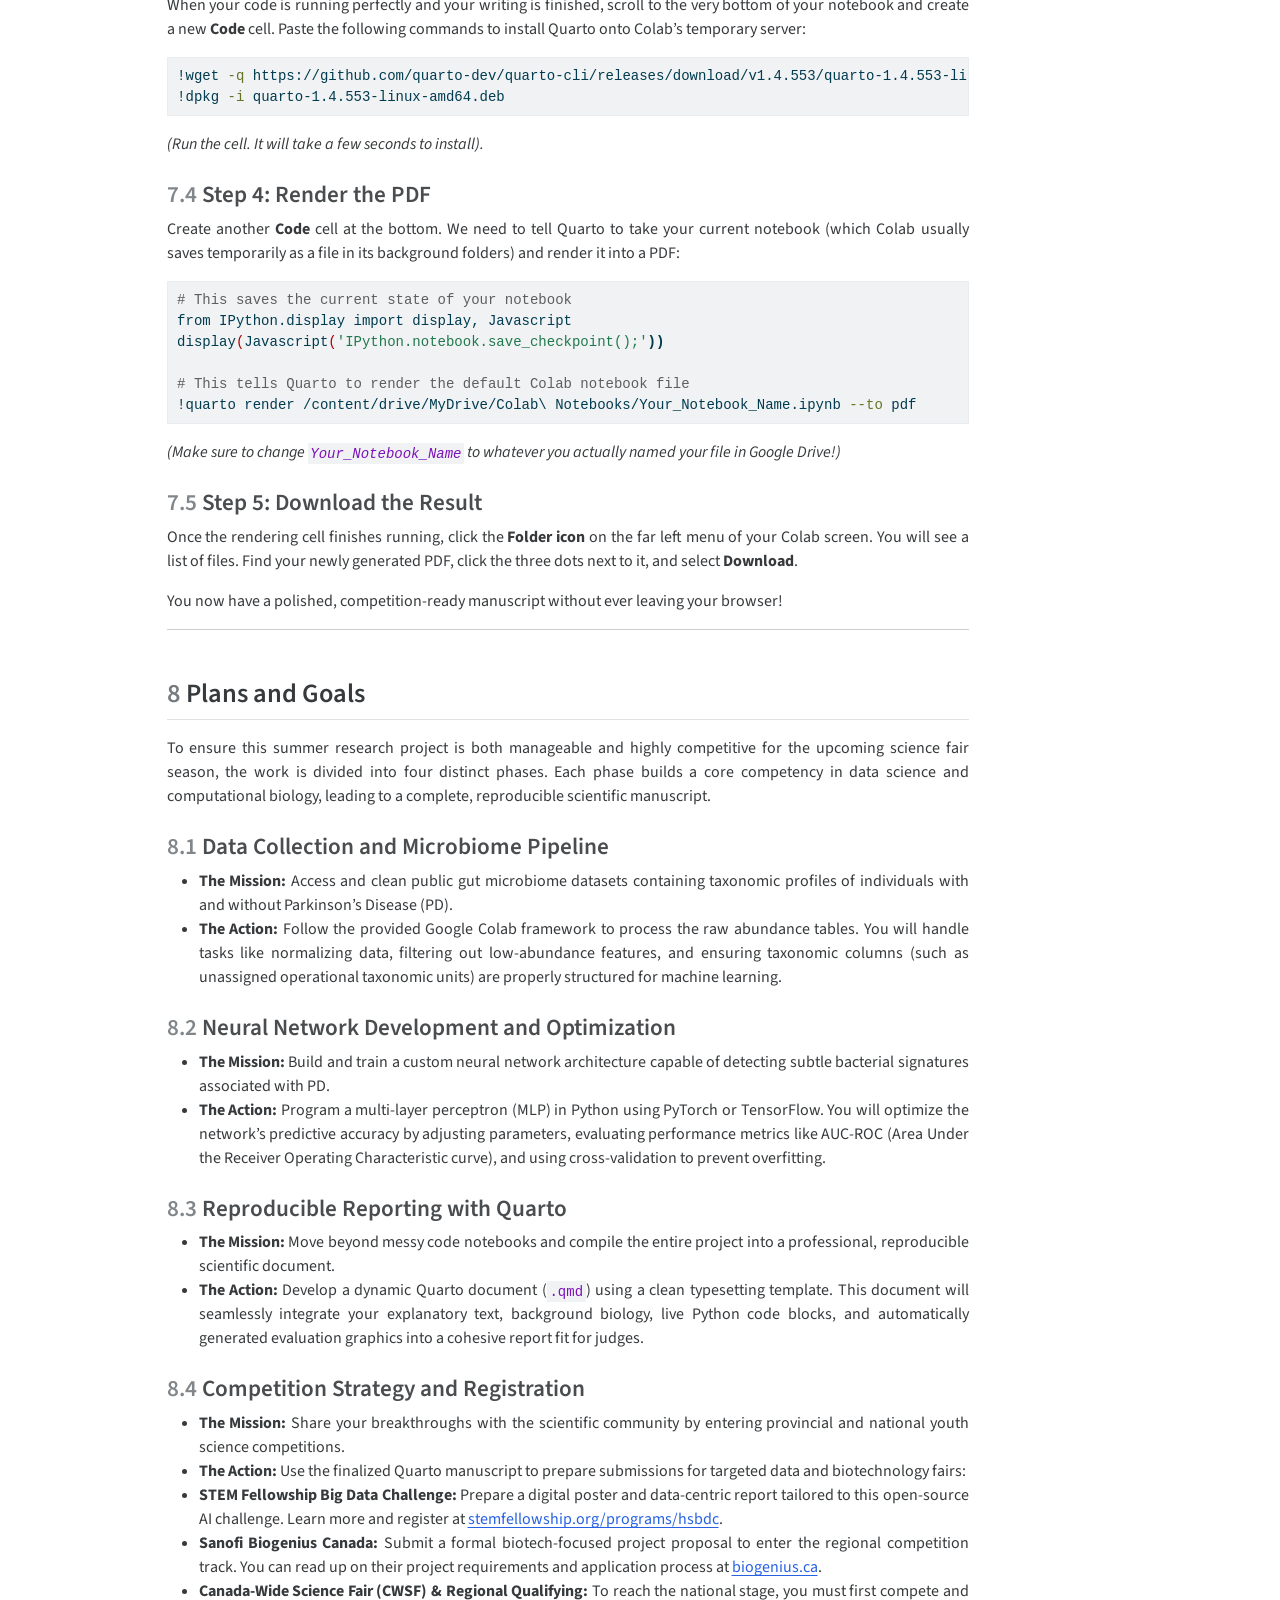
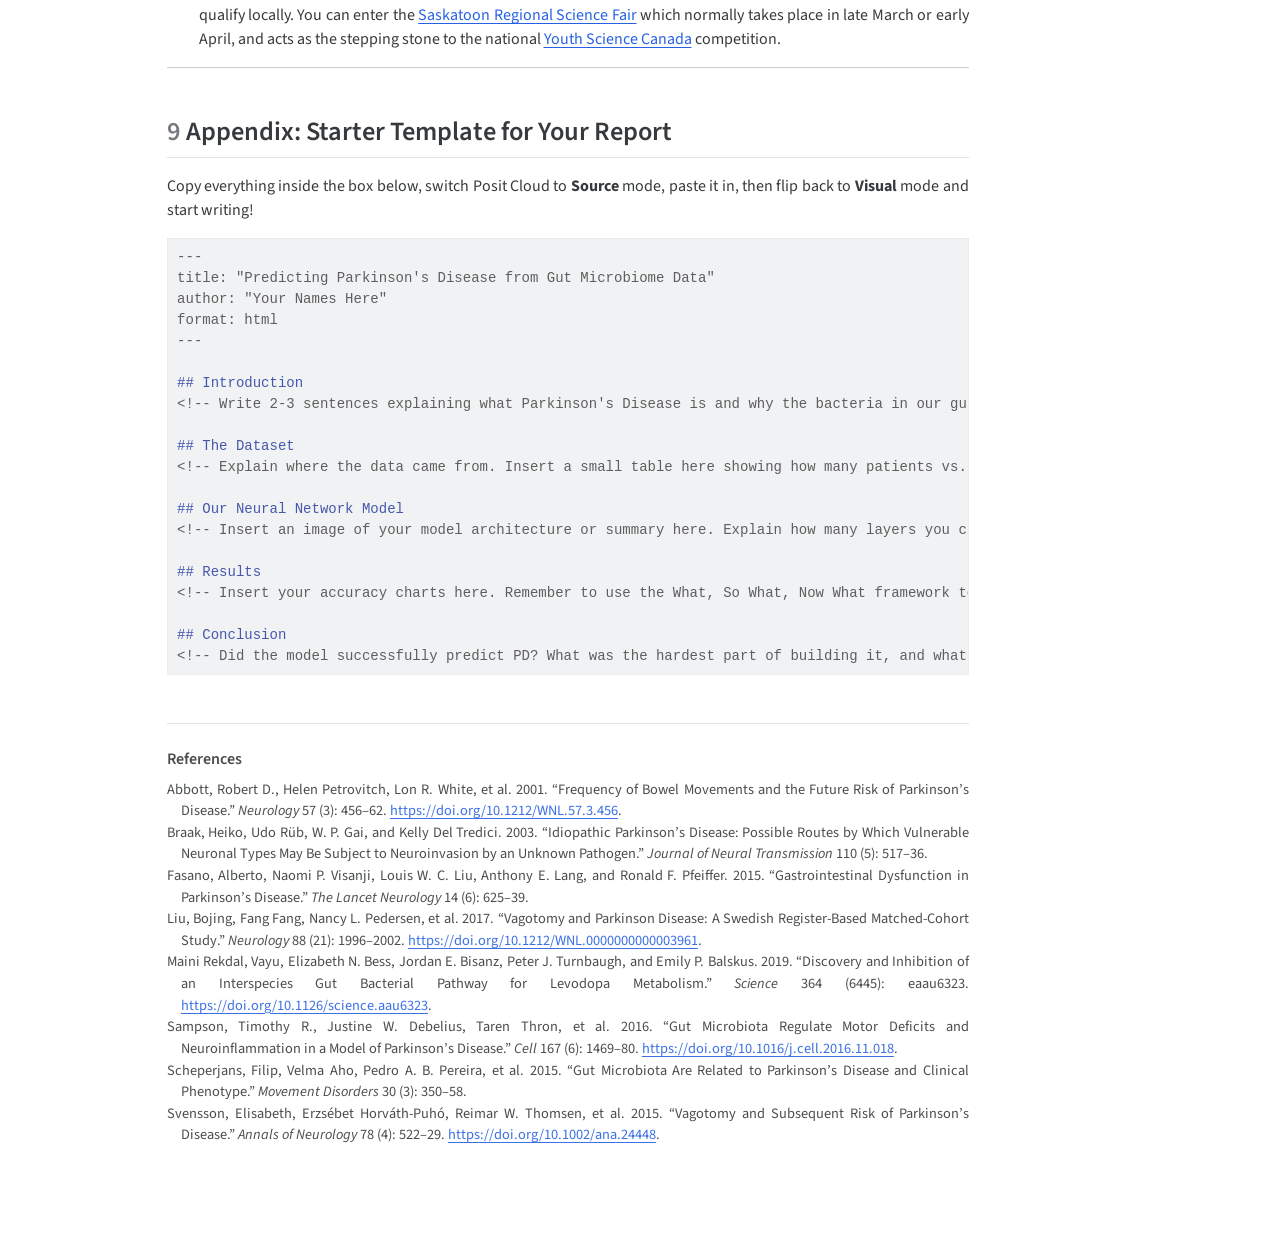
